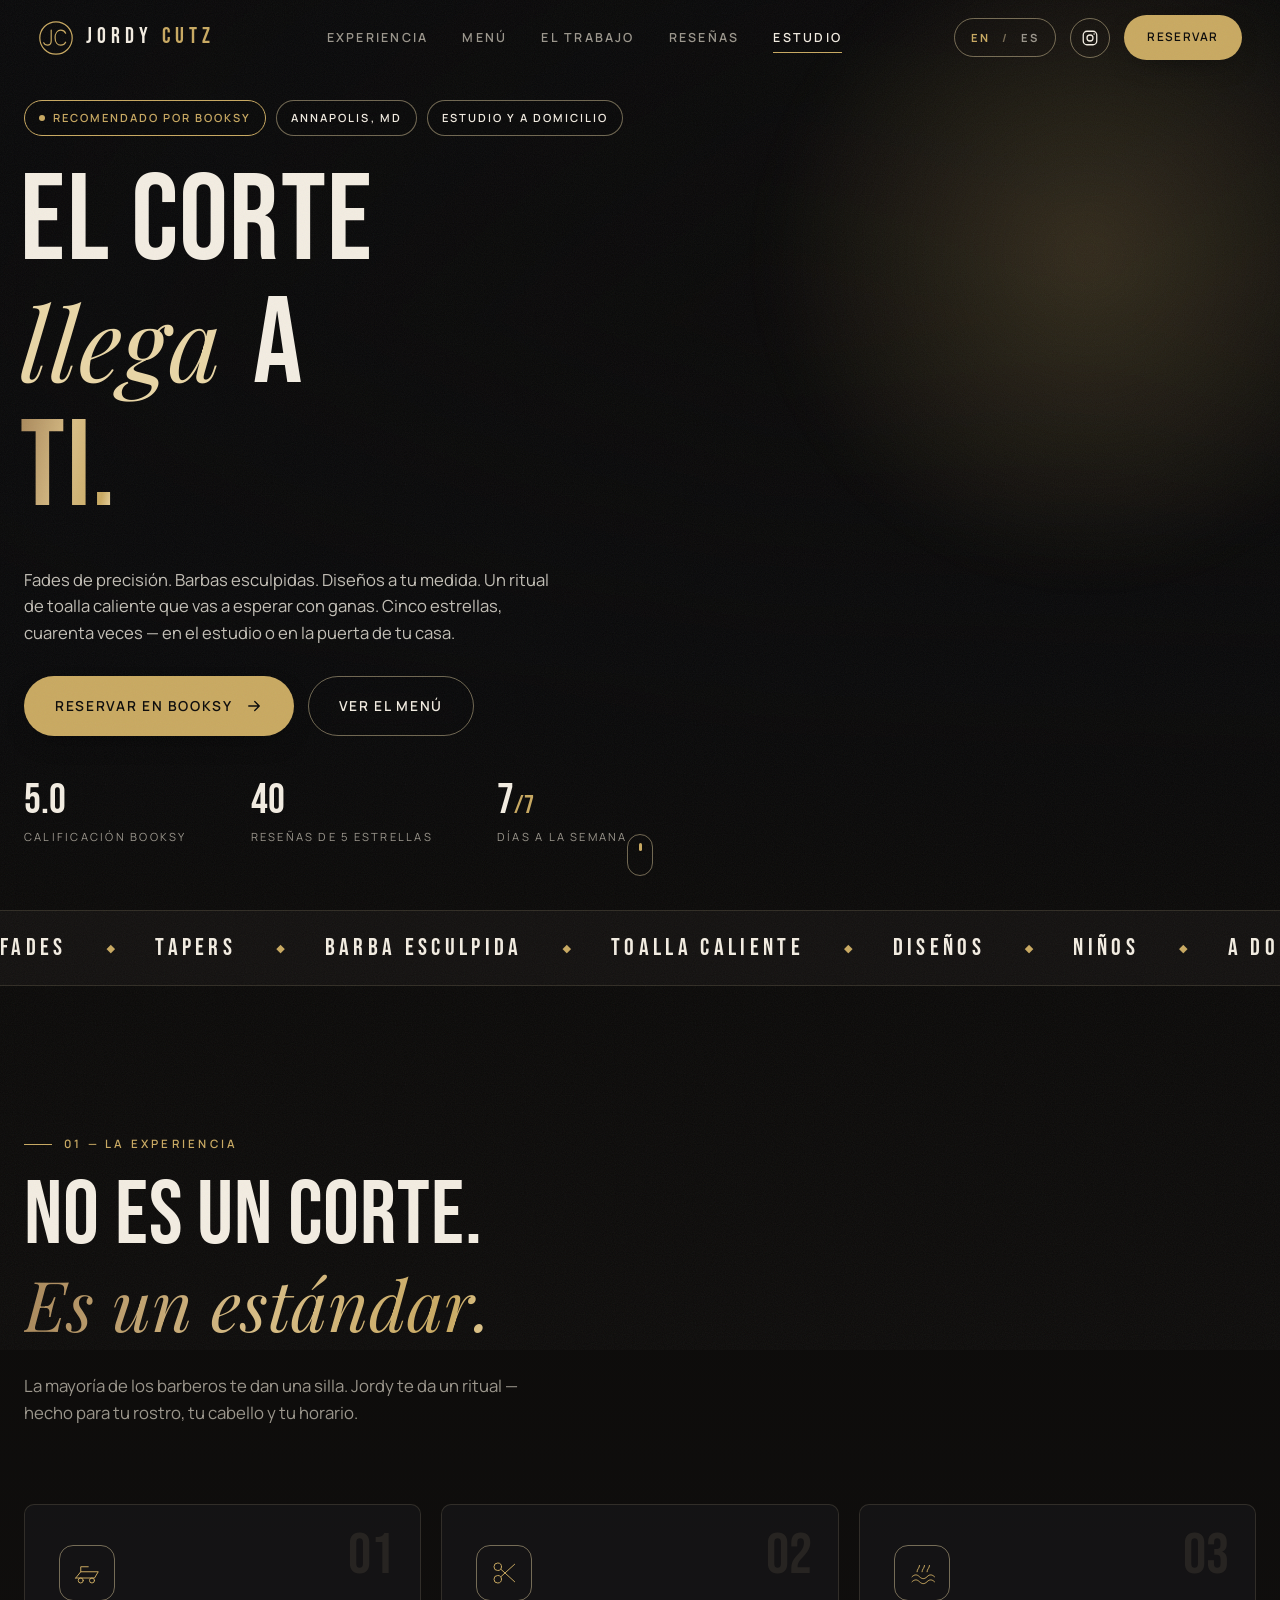
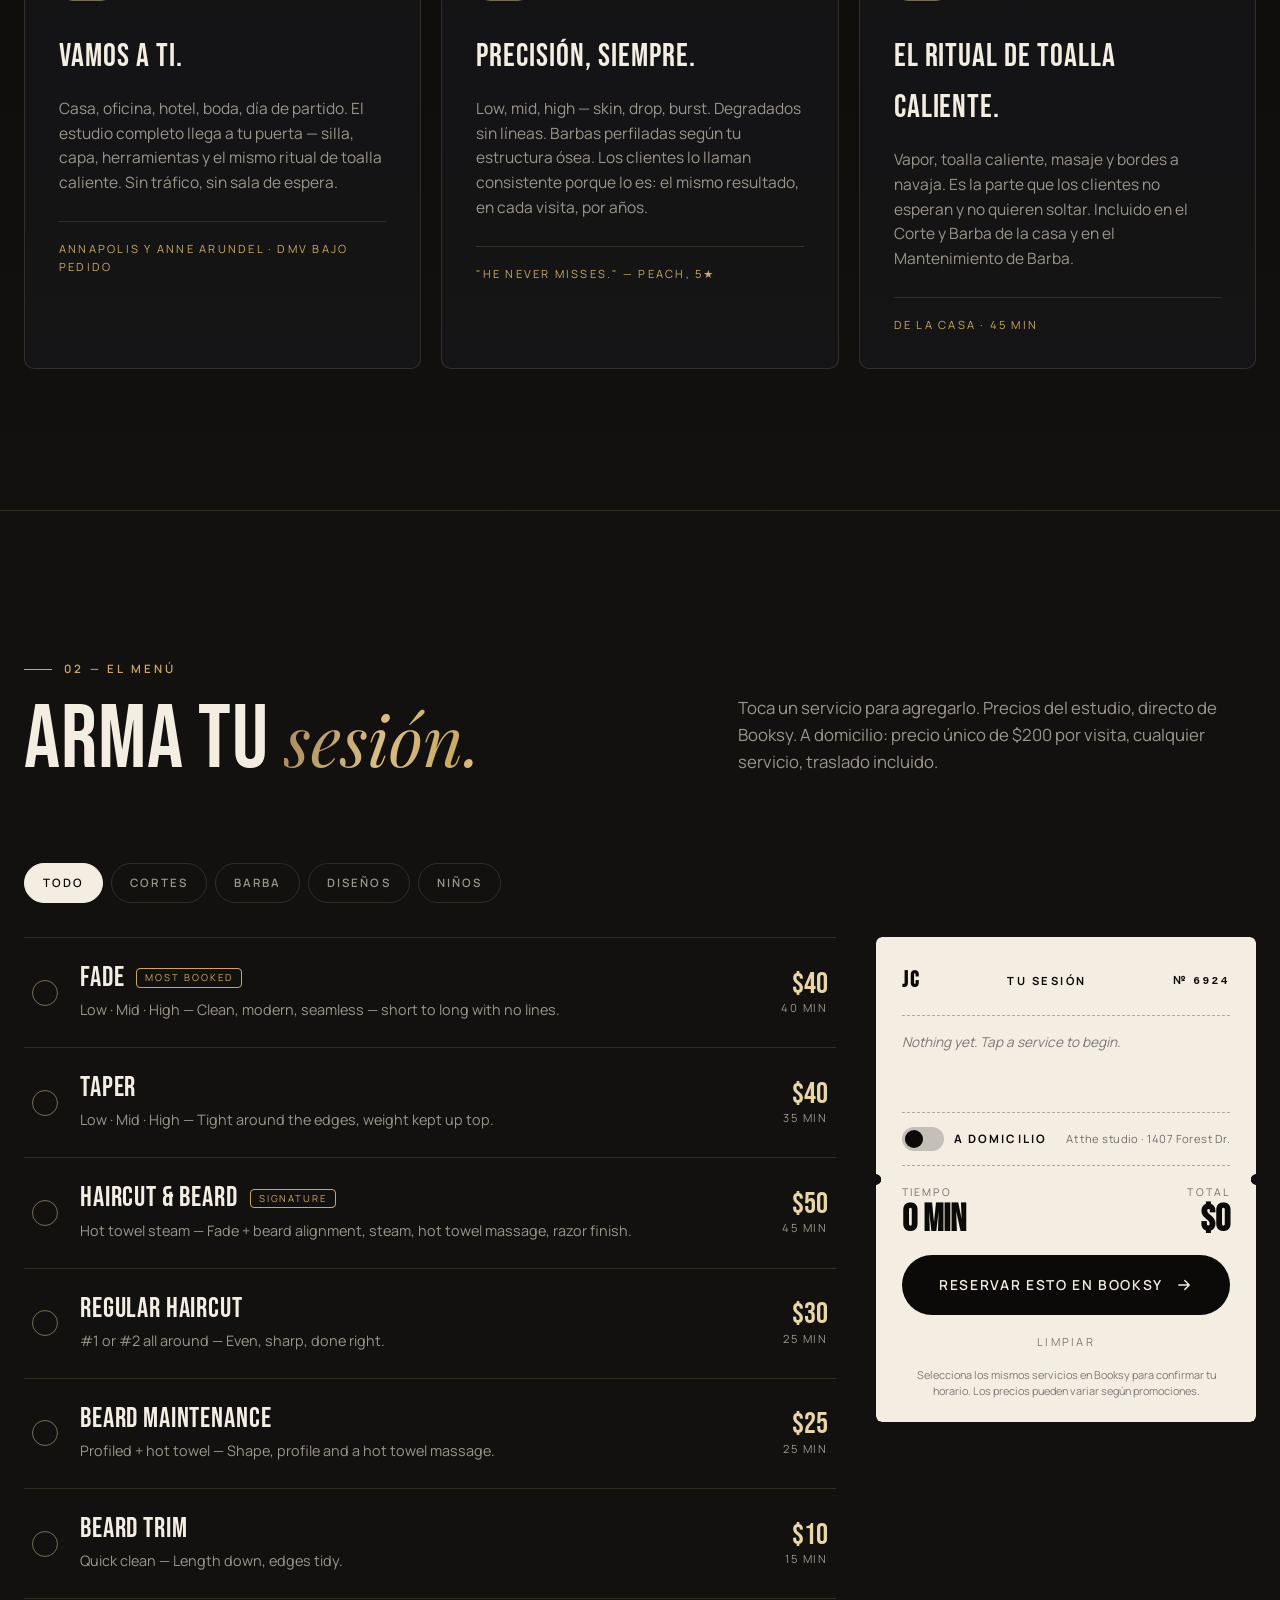
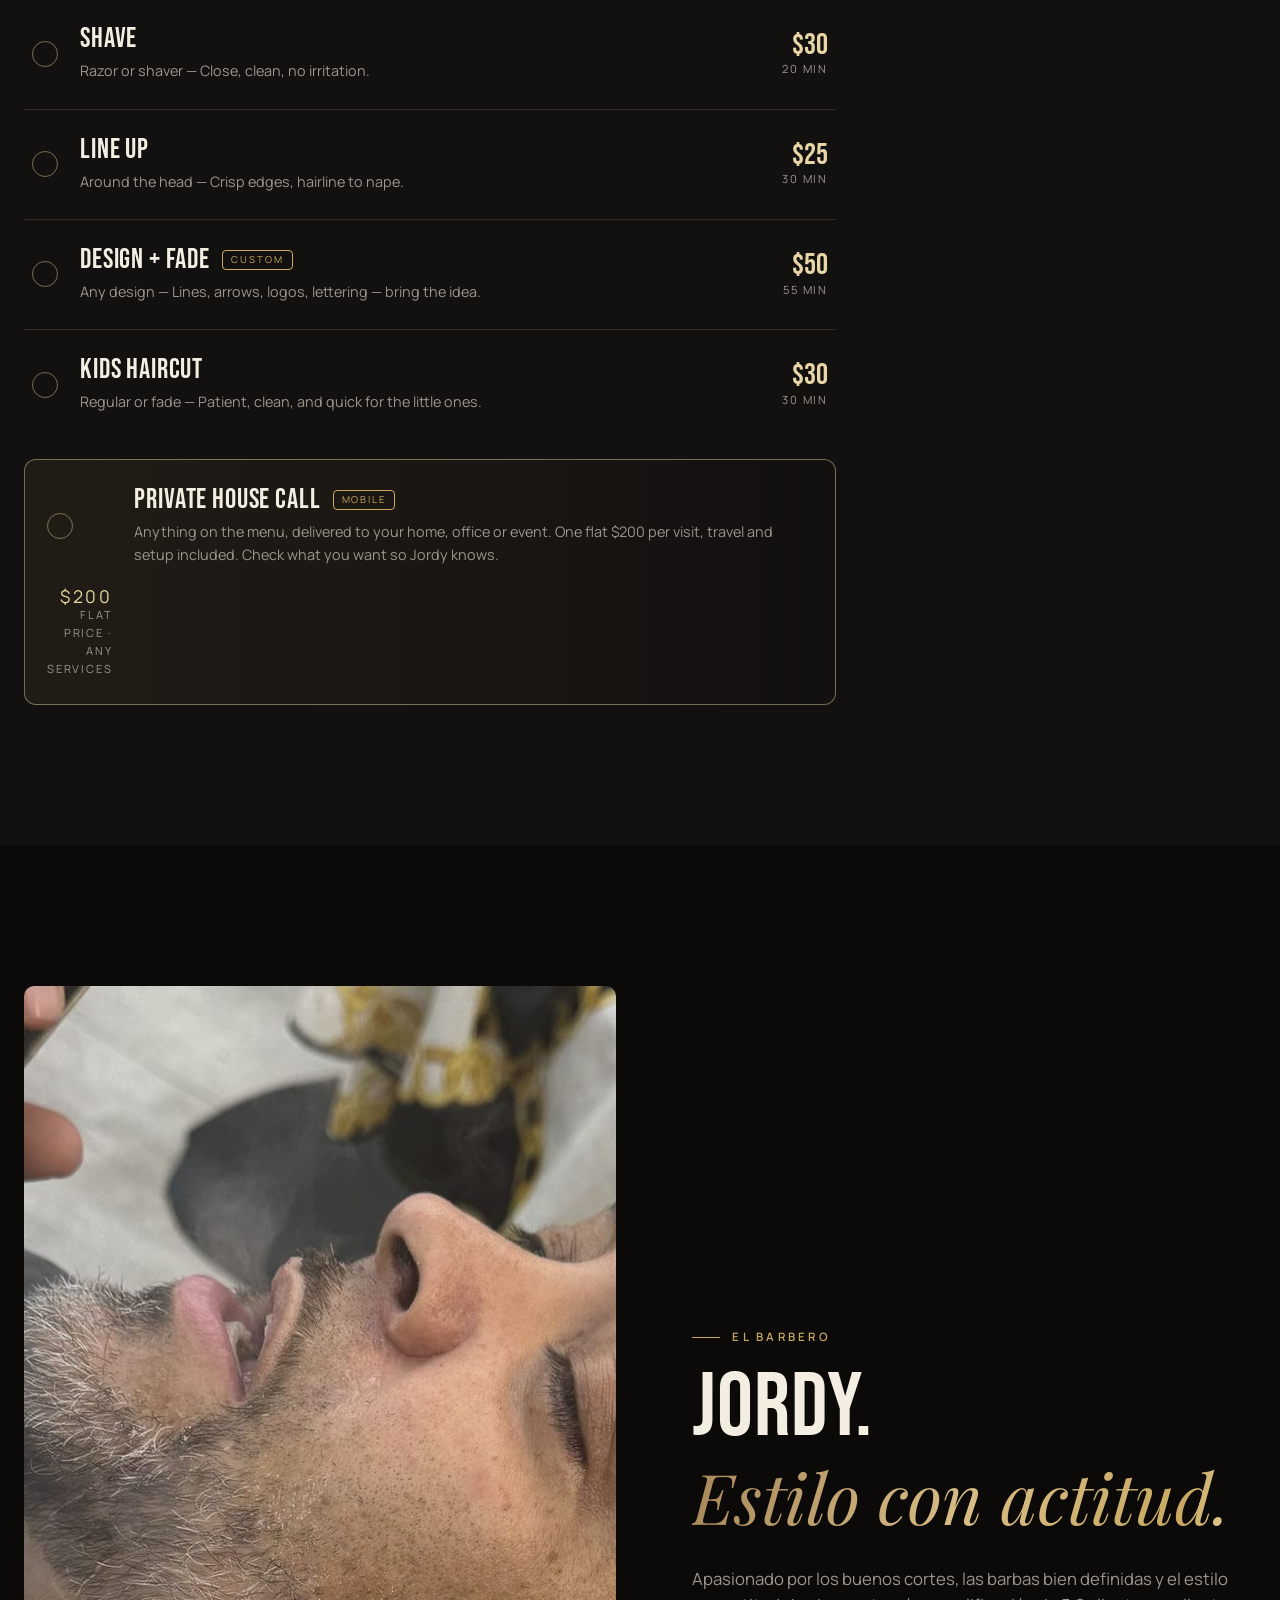
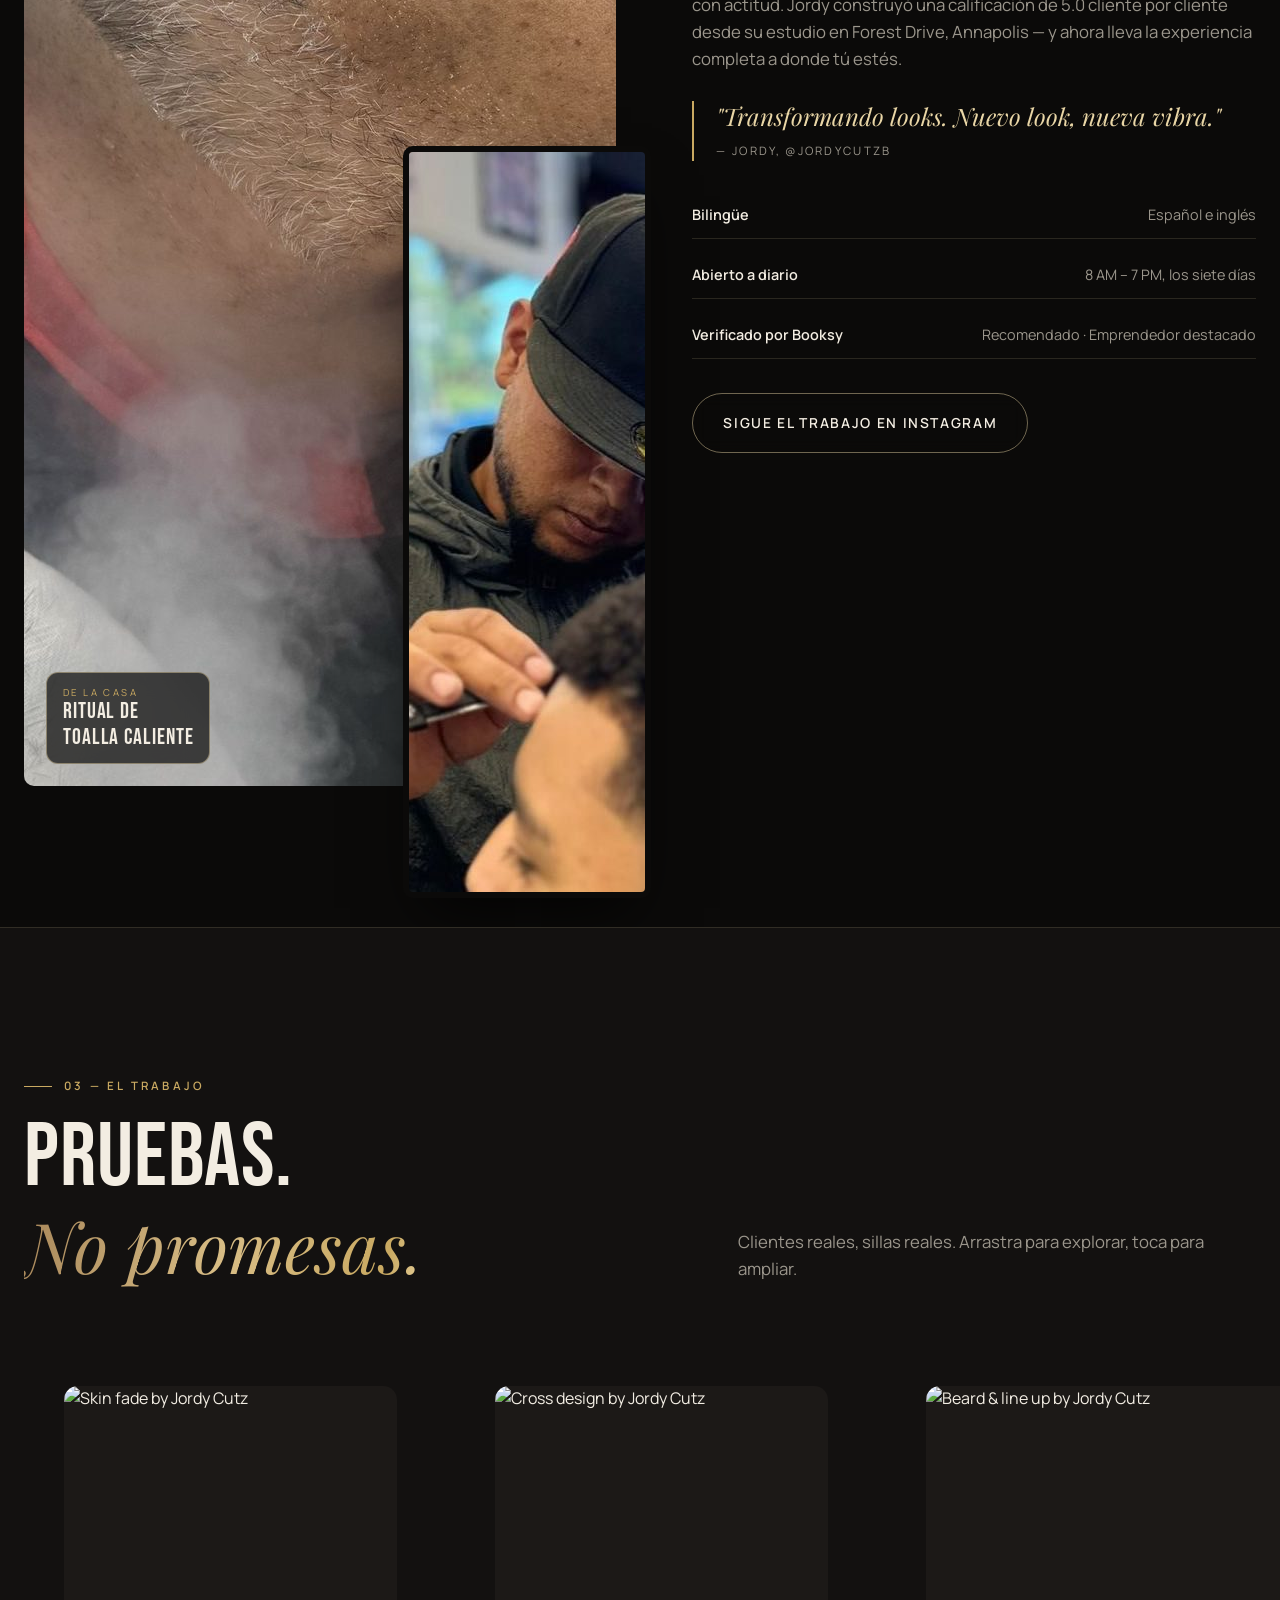
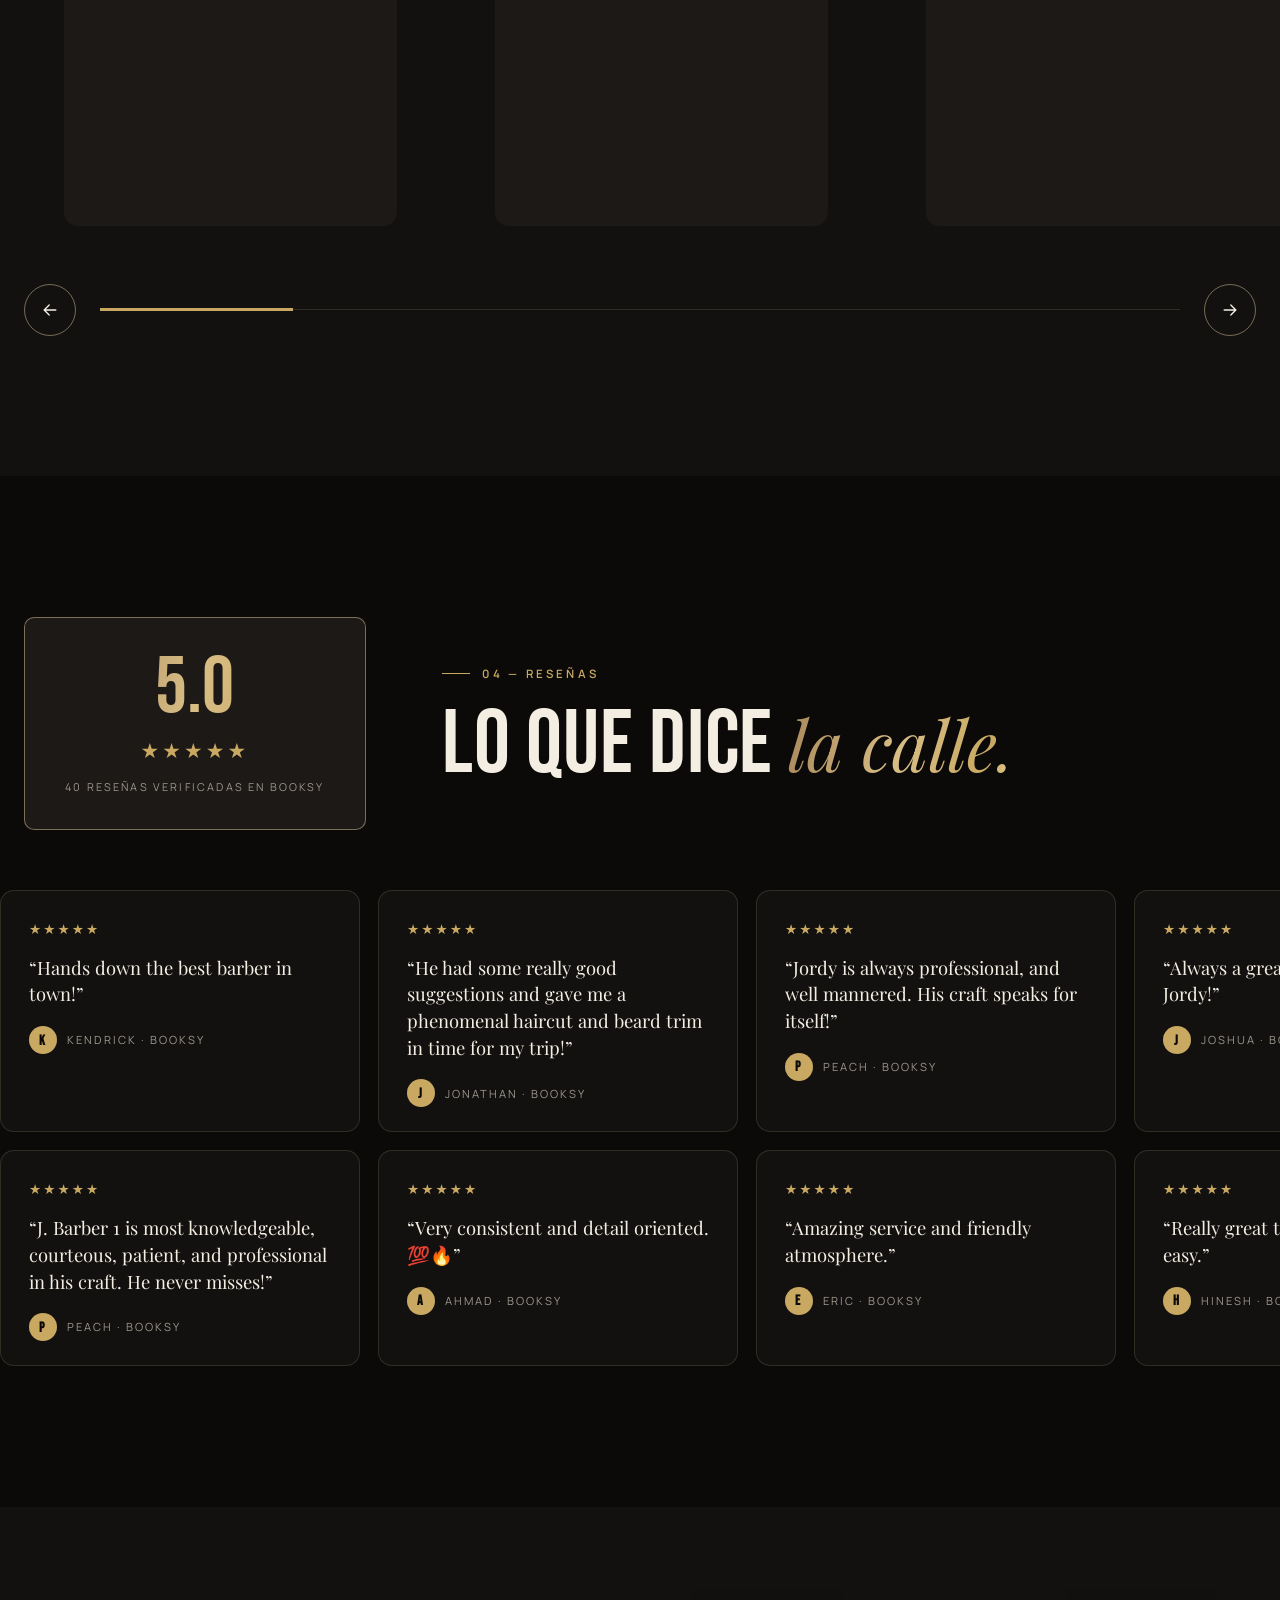
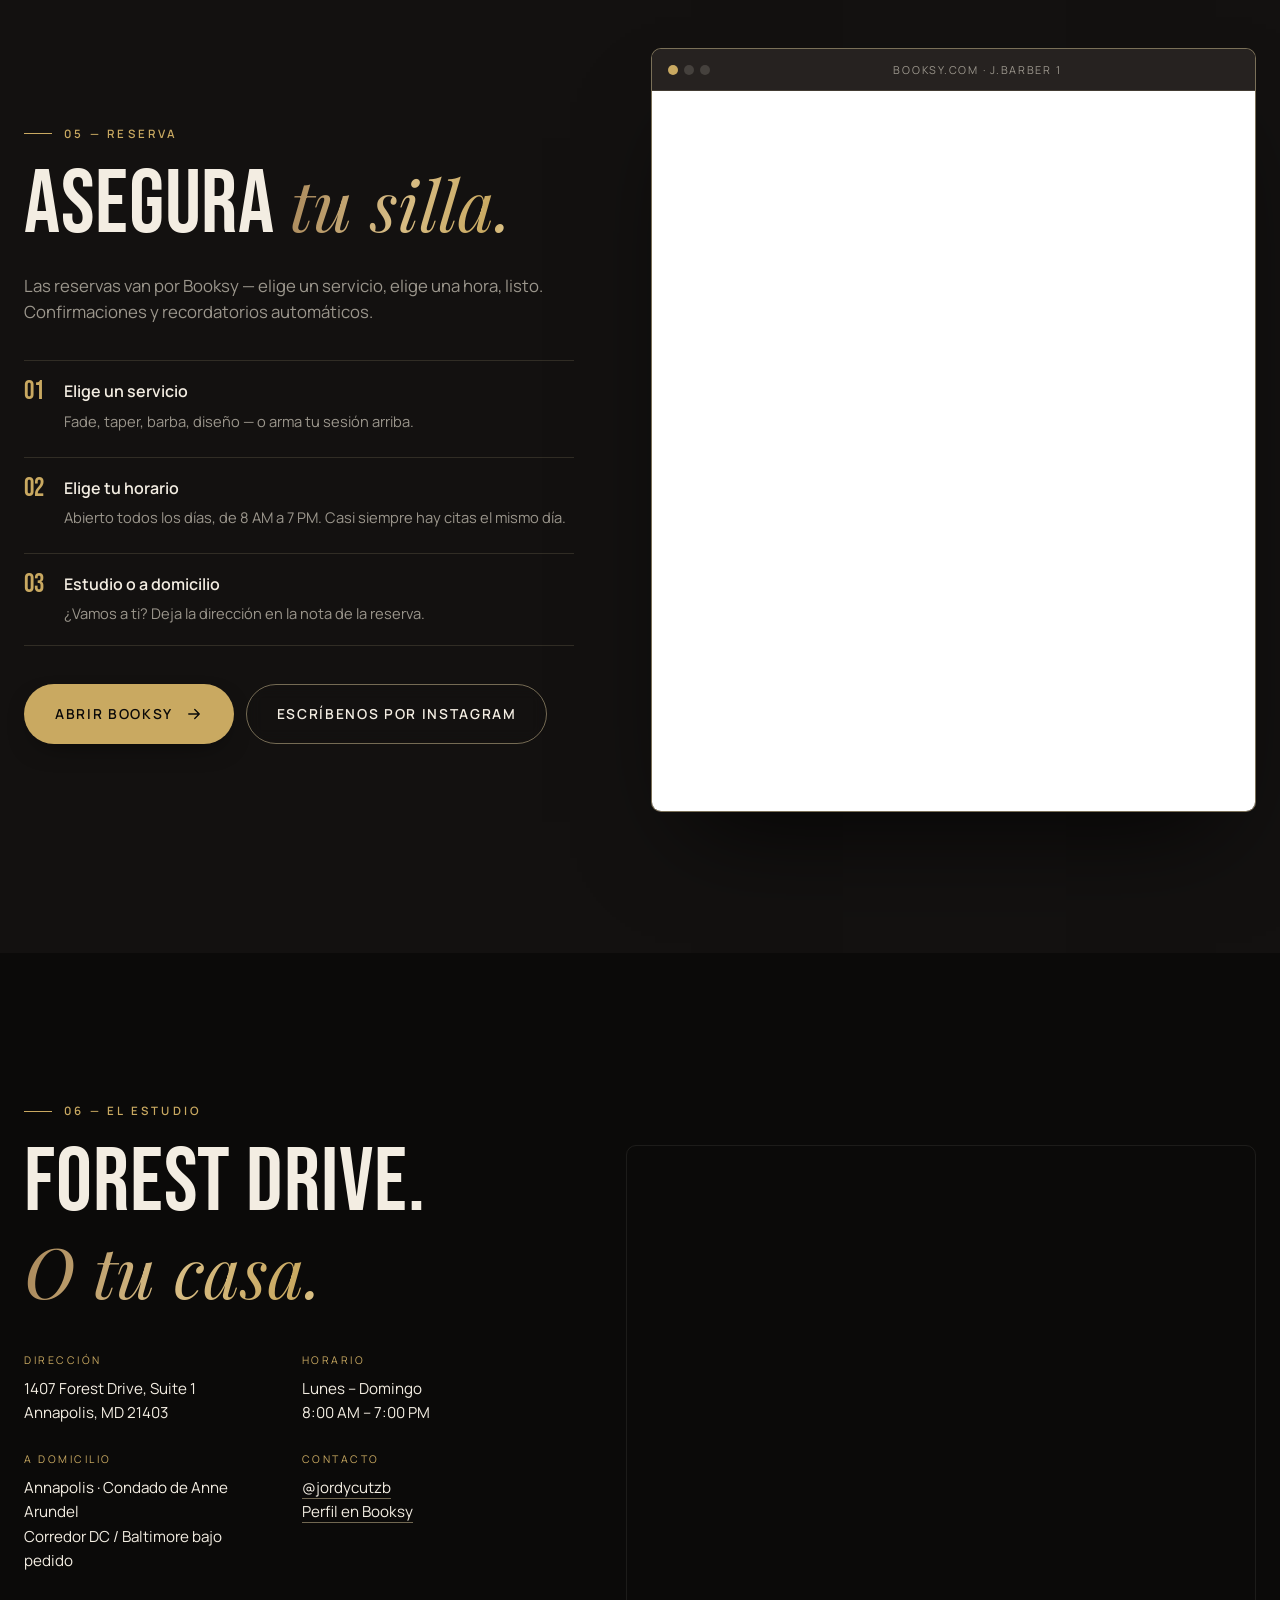
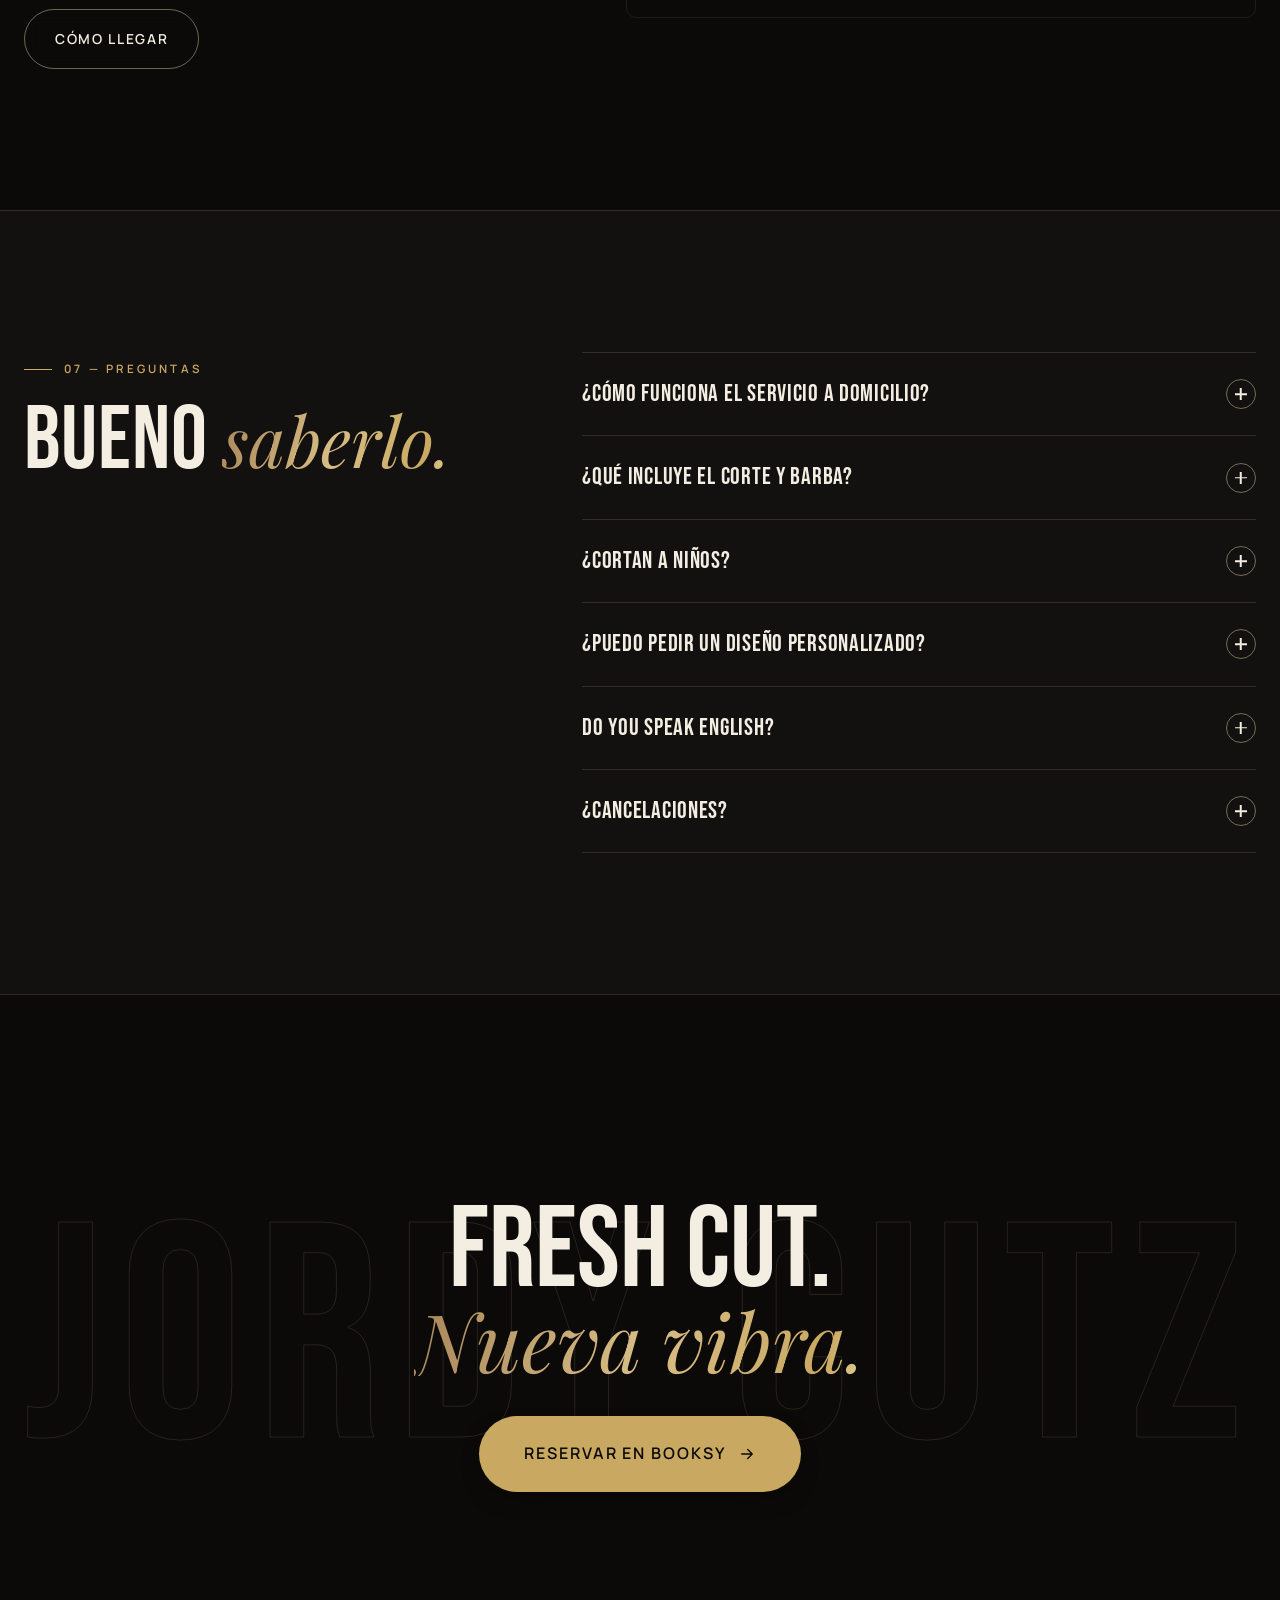
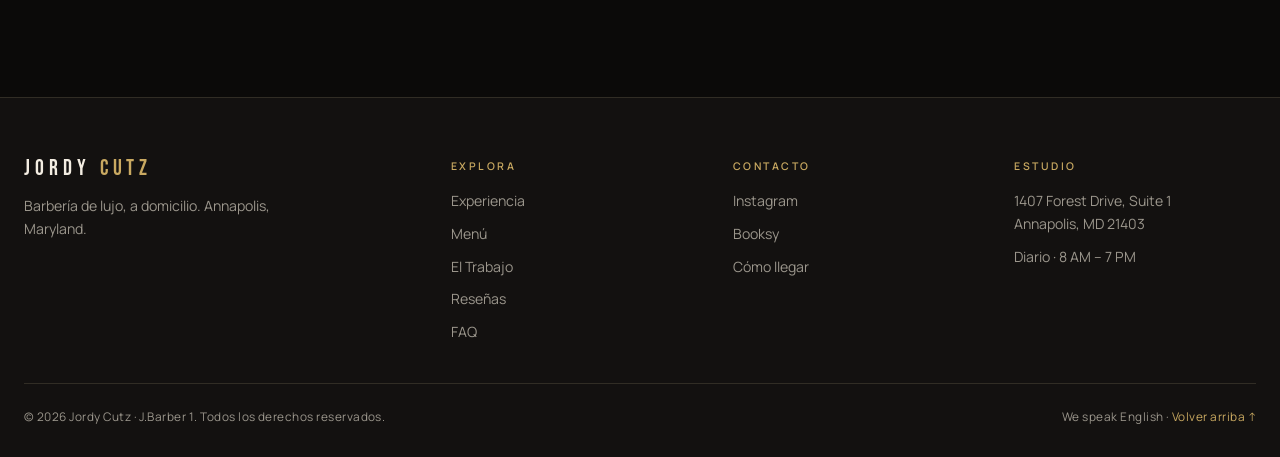
==== es/index.html @ 6c736900 "Design and accessibility pass Accessibility (all verified against the live page): - Added a focus sy" ====
<!DOCTYPE html>
<html lang="es-US">
<head>
  <meta charset="UTF-8">
  <meta name="viewport" content="width=device-width, initial-scale=1.0">
  <title>Barbero a Domicilio en Annapolis, MD | Jordy Cutz</title>
  <meta name="description" content="Barbero de lujo a domicilio en Annapolis, MD. Fades de precisión, barba esculpida y toalla caliente en tu casa, oficina o en el estudio de Forest Drive.">
  <meta name="theme-color" content="#0a0a0b">
  <link rel="canonical" href="https://thejohncarter-ai.github.io/jordycutz-site/es/">
  <link rel="alternate" hreflang="en-US" href="https://thejohncarter-ai.github.io/jordycutz-site/">
  <link rel="alternate" hreflang="es-US" href="https://thejohncarter-ai.github.io/jordycutz-site/es/">
  <link rel="alternate" hreflang="x-default" href="https://thejohncarter-ai.github.io/jordycutz-site/">

  <!-- Open Graph / Social -->
  <meta property="og:type" content="website">
  <meta property="og:title" content="Jordy Cutz — Luxury Mobile Barber · Annapolis">
  <meta property="og:description" content="Precision fades, sculpted beards, custom designs. 5.0 stars on Booksy. The cut comes to you.">
  <meta property="og:image" content="https://thejohncarter-ai.github.io/jordycutz-site/assets/og.jpg">
  <meta property="og:url" content="https://thejohncarter-ai.github.io/jordycutz-site/es/">
  <meta property="og:locale" content="es_US">
  <meta property="og:locale:alternate" content="en_US">
  <meta name="twitter:card" content="summary_large_image">

  <link rel="icon" href="../assets/favicon.svg" type="image/svg+xml">
  <link rel="apple-touch-icon" href="../assets/apple-touch-icon.png">

  <link rel="preconnect" href="https://fonts.googleapis.com">
  <link rel="preconnect" href="https://fonts.gstatic.com" crossorigin>
  <link href="https://fonts.googleapis.com/css2?family=Bebas+Neue&family=Playfair+Display:ital,wght@0,400;0,600;1,400;1,500&family=Manrope:wght@300;400;500;600;700&display=swap" rel="stylesheet">
  <link rel="preload" as="image" href="../assets/img/work/fade-moody.webp" type="image/webp" fetchpriority="high">
  <link rel="stylesheet" href="../css/style.css">

  <script type="application/ld+json">
{
  "@context": "https://schema.org",
  "@graph": [
    {
      "@type": [
        "BarberShop",
        "HealthAndBeautyBusiness"
      ],
      "@id": "https://thejohncarter-ai.github.io/jordycutz-site/#barbershop",
      "name": "Jordy Cutz",
      "alternateName": "J.Barber 1",
      "description": "Luxury barbering in Annapolis, Maryland. Precision fades, sculpted beards, custom designs and a hot-towel ritual — in the studio on Forest Drive or delivered to your door as a private house call.",
      "url": "https://thejohncarter-ai.github.io/jordycutz-site/es/",
      "inLanguage": "es-US",
      "image": [
        "https://thejohncarter-ai.github.io/jordycutz-site/assets/og.jpg",
        "https://thejohncarter-ai.github.io/jordycutz-site/assets/img/work/fade-moody.jpg"
      ],
      "logo": "https://thejohncarter-ai.github.io/jordycutz-site/assets/apple-touch-icon.png",
      "priceRange": "$$",
      "currenciesAccepted": "USD",
      "knowsLanguage": [
        "en-US",
        "es-US"
      ],
      "address": {
        "@type": "PostalAddress",
        "streetAddress": "1407 Forest Drive, Suite 1",
        "addressLocality": "Annapolis",
        "addressRegion": "MD",
        "postalCode": "21403",
        "addressCountry": "US"
      },
      "geo": {
        "@type": "GeoCoordinates",
        "latitude": 38.9635937,
        "longitude": -76.5126457
      },
      "hasMap": "https://www.google.com/maps/dir/?api=1&destination=1407+Forest+Drive+Suite+1+Annapolis+MD+21403",
      "areaServed": [
        {
          "@type": "City",
          "name": "Annapolis",
          "containedInPlace": {
            "@type": "State",
            "name": "Maryland"
          }
        },
        {
          "@type": "AdministrativeArea",
          "name": "Anne Arundel County, Maryland"
        },
        {
          "@type": "City",
          "name": "Severna Park"
        },
        {
          "@type": "City",
          "name": "Arnold"
        },
        {
          "@type": "City",
          "name": "Edgewater"
        },
        {
          "@type": "City",
          "name": "Crofton"
        },
        {
          "@type": "City",
          "name": "Bowie"
        },
        {
          "@type": "City",
          "name": "Davidsonville"
        },
        {
          "@type": "City",
          "name": "Kent Island"
        }
      ],
      "openingHoursSpecification": [
        {
          "@type": "OpeningHoursSpecification",
          "dayOfWeek": [
            "Monday",
            "Tuesday",
            "Wednesday",
            "Thursday",
            "Friday",
            "Saturday",
            "Sunday"
          ],
          "opens": "08:00",
          "closes": "19:00"
        }
      ],
      "sameAs": [
        "https://www.instagram.com/jordycutzb",
        "https://booksy.com/es-us/1071238_j-barber-1_barber-shop_22531_annapolis"
      ],
      "potentialAction": {
        "@type": "ReserveAction",
        "name": "Book an appointment",
        "target": {
          "@type": "EntryPoint",
          "urlTemplate": "https://booksy.com/es-us/1071238_j-barber-1_barber-shop_22531_annapolis",
          "actionPlatform": [
            "https://schema.org/DesktopWebPlatform",
            "https://schema.org/MobileWebPlatform"
          ]
        }
      },
      "makesOffer": [
        {
          "@type": "Offer",
          "priceCurrency": "USD",
          "price": "40",
          "availability": "https://schema.org/InStock",
          "url": "https://booksy.com/es-us/1071238_j-barber-1_barber-shop_22531_annapolis",
          "itemOffered": {
            "@type": "Service",
            "name": "Fade",
            "description": "Low, mid or high fade — clean, modern, seamless.",
            "serviceType": "Barbering",
            "provider": {
              "@id": "https://thejohncarter-ai.github.io/jordycutz-site/#barbershop"
            },
            "areaServed": {
              "@type": "AdministrativeArea",
              "name": "Anne Arundel County, Maryland"
            }
          }
        },
        {
          "@type": "Offer",
          "priceCurrency": "USD",
          "price": "40",
          "availability": "https://schema.org/InStock",
          "url": "https://booksy.com/es-us/1071238_j-barber-1_barber-shop_22531_annapolis",
          "itemOffered": {
            "@type": "Service",
            "name": "Taper",
            "description": "Tight around the edges, weight kept up top.",
            "serviceType": "Barbering",
            "provider": {
              "@id": "https://thejohncarter-ai.github.io/jordycutz-site/#barbershop"
            },
            "areaServed": {
              "@type": "AdministrativeArea",
              "name": "Anne Arundel County, Maryland"
            }
          }
        },
        {
          "@type": "Offer",
          "priceCurrency": "USD",
          "price": "50",
          "availability": "https://schema.org/InStock",
          "url": "https://booksy.com/es-us/1071238_j-barber-1_barber-shop_22531_annapolis",
          "itemOffered": {
            "@type": "Service",
            "name": "Haircut & Beard with Hot Towel",
            "description": "Fade plus beard alignment, steam, hot towel massage and a razor finish.",
            "serviceType": "Barbering",
            "provider": {
              "@id": "https://thejohncarter-ai.github.io/jordycutz-site/#barbershop"
            },
            "areaServed": {
              "@type": "AdministrativeArea",
              "name": "Anne Arundel County, Maryland"
            }
          }
        },
        {
          "@type": "Offer",
          "priceCurrency": "USD",
          "price": "30",
          "availability": "https://schema.org/InStock",
          "url": "https://booksy.com/es-us/1071238_j-barber-1_barber-shop_22531_annapolis",
          "itemOffered": {
            "@type": "Service",
            "name": "Regular Haircut",
            "description": "Even, sharp, done right.",
            "serviceType": "Barbering",
            "provider": {
              "@id": "https://thejohncarter-ai.github.io/jordycutz-site/#barbershop"
            },
            "areaServed": {
              "@type": "AdministrativeArea",
              "name": "Anne Arundel County, Maryland"
            }
          }
        },
        {
          "@type": "Offer",
          "priceCurrency": "USD",
          "price": "25",
          "availability": "https://schema.org/InStock",
          "url": "https://booksy.com/es-us/1071238_j-barber-1_barber-shop_22531_annapolis",
          "itemOffered": {
            "@type": "Service",
            "name": "Beard Maintenance",
            "description": "Shape, profile and a hot towel massage.",
            "serviceType": "Barbering",
            "provider": {
              "@id": "https://thejohncarter-ai.github.io/jordycutz-site/#barbershop"
            },
            "areaServed": {
              "@type": "AdministrativeArea",
              "name": "Anne Arundel County, Maryland"
            }
          }
        },
        {
          "@type": "Offer",
          "priceCurrency": "USD",
          "price": "10",
          "availability": "https://schema.org/InStock",
          "url": "https://booksy.com/es-us/1071238_j-barber-1_barber-shop_22531_annapolis",
          "itemOffered": {
            "@type": "Service",
            "name": "Beard Trim",
            "description": "Length down, edges tidy.",
            "serviceType": "Barbering",
            "provider": {
              "@id": "https://thejohncarter-ai.github.io/jordycutz-site/#barbershop"
            },
            "areaServed": {
              "@type": "AdministrativeArea",
              "name": "Anne Arundel County, Maryland"
            }
          }
        },
        {
          "@type": "Offer",
          "priceCurrency": "USD",
          "price": "30",
          "availability": "https://schema.org/InStock",
          "url": "https://booksy.com/es-us/1071238_j-barber-1_barber-shop_22531_annapolis",
          "itemOffered": {
            "@type": "Service",
            "name": "Shave",
            "description": "Close, clean, no irritation.",
            "serviceType": "Barbering",
            "provider": {
              "@id": "https://thejohncarter-ai.github.io/jordycutz-site/#barbershop"
            },
            "areaServed": {
              "@type": "AdministrativeArea",
              "name": "Anne Arundel County, Maryland"
            }
          }
        },
        {
          "@type": "Offer",
          "priceCurrency": "USD",
          "price": "25",
          "availability": "https://schema.org/InStock",
          "url": "https://booksy.com/es-us/1071238_j-barber-1_barber-shop_22531_annapolis",
          "itemOffered": {
            "@type": "Service",
            "name": "Line Up",
            "description": "Crisp edges, hairline to nape.",
            "serviceType": "Barbering",
            "provider": {
              "@id": "https://thejohncarter-ai.github.io/jordycutz-site/#barbershop"
            },
            "areaServed": {
              "@type": "AdministrativeArea",
              "name": "Anne Arundel County, Maryland"
            }
          }
        },
        {
          "@type": "Offer",
          "priceCurrency": "USD",
          "price": "50",
          "availability": "https://schema.org/InStock",
          "url": "https://booksy.com/es-us/1071238_j-barber-1_barber-shop_22531_annapolis",
          "itemOffered": {
            "@type": "Service",
            "name": "Design + Fade",
            "description": "Lines, arrows, logos, lettering — custom hair design.",
            "serviceType": "Barbering",
            "provider": {
              "@id": "https://thejohncarter-ai.github.io/jordycutz-site/#barbershop"
            },
            "areaServed": {
              "@type": "AdministrativeArea",
              "name": "Anne Arundel County, Maryland"
            }
          }
        },
        {
          "@type": "Offer",
          "priceCurrency": "USD",
          "price": "30",
          "availability": "https://schema.org/InStock",
          "url": "https://booksy.com/es-us/1071238_j-barber-1_barber-shop_22531_annapolis",
          "itemOffered": {
            "@type": "Service",
            "name": "Kids Haircut",
            "description": "Regular cuts and fades for kids.",
            "serviceType": "Barbering",
            "provider": {
              "@id": "https://thejohncarter-ai.github.io/jordycutz-site/#barbershop"
            },
            "areaServed": {
              "@type": "AdministrativeArea",
              "name": "Anne Arundel County, Maryland"
            }
          }
        },
        {
          "@type": "Offer",
          "priceCurrency": "USD",
          "price": "200",
          "availability": "https://schema.org/InStock",
          "url": "https://booksy.com/es-us/1071238_j-barber-1_barber-shop_22531_annapolis",
          "itemOffered": {
            "@type": "Service",
            "name": "Private House Call",
            "description": "Any service delivered to your home, office or event. Travel and setup included.",
            "serviceType": "Barbering",
            "provider": {
              "@id": "https://thejohncarter-ai.github.io/jordycutz-site/#barbershop"
            },
            "areaServed": {
              "@type": "AdministrativeArea",
              "name": "Anne Arundel County, Maryland"
            }
          }
        }
      ]
    },
    {
      "@type": "WebSite",
      "@id": "https://thejohncarter-ai.github.io/jordycutz-site/#website",
      "url": "https://thejohncarter-ai.github.io/jordycutz-site/",
      "name": "Jordy Cutz",
      "inLanguage": [
        "en-US",
        "es-US"
      ],
      "publisher": {
        "@id": "https://thejohncarter-ai.github.io/jordycutz-site/#barbershop"
      }
    },
    {
      "@type": "FAQPage",
      "@id": "https://thejohncarter-ai.github.io/jordycutz-site/#faq",
      "mainEntity": [
        {
          "@type": "Question",
          "name": "How do house calls work?",
          "acceptedAnswer": {
            "@type": "Answer",
            "text": "Book on Booksy and add your address in the note, or send a message on Instagram. Jordy arrives with a full setup — chair, cape, tools and hot towels. House calls are one flat $200 per visit, whatever you pick from the menu, with travel and setup included."
          }
        },
        {
          "@type": "Question",
          "name": "What is included with the Haircut & Beard?",
          "acceptedAnswer": {
            "@type": "Answer",
            "text": "A full fade or taper, beard alignment and profiling, hot-towel steam and massage, and a razor-clean finish. It is the signature service and runs about 45 minutes."
          }
        },
        {
          "@type": "Question",
          "name": "Do you cut kids' hair?",
          "acceptedAnswer": {
            "@type": "Answer",
            "text": "Yes. Regular cuts and fades for kids, 30 minutes, with plenty of patience. Designs are available for kids too."
          }
        },
        {
          "@type": "Question",
          "name": "Can I get a custom hair design?",
          "acceptedAnswer": {
            "@type": "Answer",
            "text": "Yes. Lines, arrows, logos and lettering. Bring a reference or describe the idea. Design plus fade runs about 55 minutes."
          }
        },
        {
          "@type": "Question",
          "name": "Do you speak Spanish?",
          "acceptedAnswer": {
            "@type": "Answer",
            "text": "Yes. Jordy works in both English and Spanish. Sí, Jordy atiende en inglés y español."
          }
        },
        {
          "@type": "Question",
          "name": "What is the cancellation policy?",
          "acceptedAnswer": {
            "@type": "Answer",
            "text": "Reschedule through Booksy as early as you can so the slot can go to someone else. Booksy's payment and cancellation policy applies."
          }
        }
      ]
    }
  ]
}
  </script>
</head>
<body>

  <!-- ===== PRELOADER ===== -->
  <div class="preloader" id="preloader" aria-hidden="true">
    <div class="preloader__mark">
      <svg viewBox="0 0 120 120" class="monogram" aria-hidden="true">
        <circle cx="60" cy="60" r="54" class="monogram__ring"/>
        <path class="monogram__letter" d="M44 34v36c0 9-5 14-13 14-6 0-10-3-12-8"/>
        <path class="monogram__letter" d="M92 44c-3-6-9-10-16-10-11 0-19 10-19 25s8 25 19 25c7 0 13-4 16-10"/>
      </svg>
      <div class="preloader__word">JORDY <span>CUTZ</span></div>
      <div class="preloader__bar"><span></span></div>
    </div>
  </div>

  <!-- ===== CURSOR ===== -->
  <div class="cursor is-hidden" id="cursor" aria-hidden="true"><div class="cursor__dot"></div><div class="cursor__ring"></div></div>

  <!-- ===== GRAIN ===== -->
  <div class="grain" aria-hidden="true"></div>

  <a class="skip" href="#menu">Skip to services</a>

  <!-- ===== NAV ===== -->
  <header class="nav" id="nav">
    <a href="#top" class="nav__brand" data-cursor="link" aria-label="Jordy Cutz home">
      <svg viewBox="0 0 120 120" class="nav__mono" aria-hidden="true">
        <circle cx="60" cy="60" r="54"/>
        <path d="M44 34v36c0 9-5 14-13 14-6 0-10-3-12-8"/>
        <path d="M92 44c-3-6-9-10-16-10-11 0-19 10-19 25s8 25 19 25c7 0 13-4 16-10"/>
      </svg>
      <span class="nav__word">JORDY <em>CUTZ</em></span>
    </a>
    <nav class="nav__links" aria-label="Primary">
      <a href="#experience" data-cursor="link" data-i18n="nav.experience">Experiencia</a>
      <a href="#menu" data-cursor="link" data-i18n="nav.menu">Menú</a>
      <a href="#work" data-cursor="link" data-i18n="nav.work">El Trabajo</a>
      <a href="#reviews" data-cursor="link" data-i18n="nav.reviews">Reseñas</a>
      <a href="#studio" data-cursor="link" data-i18n="nav.studio">Estudio</a>
    </nav>
    <div class="nav__cta">
      <div class="lang" role="group" aria-label="Language / Idioma">
        <a class="lang__btn is-active" href="../" data-lang="en" hreflang="en-US" aria-current="true">EN</a>
        <span class="lang__sep" aria-hidden="true">/</span>
        <a class="lang__btn" href="./" data-lang="es" hreflang="es-US">ES</a>
      </div>
      <a href="https://www.instagram.com/jordycutzb" target="_blank" rel="noopener" class="nav__ig" aria-label="Instagram" data-cursor="link">
        <svg viewBox="0 0 24 24" aria-hidden="true"><rect x="3" y="3" width="18" height="18" rx="5"/><circle cx="12" cy="12" r="4"/><circle cx="17.5" cy="6.5" r="1" fill="currentColor" stroke="none"/></svg>
      </a>
      <a href="https://booksy.com/es-us/1071238_j-barber-1_barber-shop_22531_annapolis" target="_blank" rel="noopener" class="btn btn--gold btn--sm magnetic js-booksy" data-cursor="book">
        <span data-i18n="nav.book">Reservar</span>
      </a>
      <button class="nav__burger" id="burger" aria-label="Open menu" aria-expanded="false" aria-controls="mobileMenu"><span></span><span></span></button>
    </div>
  </header>

  <!-- ===== MOBILE MENU ===== -->
  <div class="mmenu" id="mobileMenu" aria-hidden="true">
    <div class="mmenu__bg"></div>
    <nav class="mmenu__links" aria-label="Mobile">
      <a href="#experience"><small>01</small><span data-i18n="nav.experience">Experiencia</span></a>
      <a href="#menu"><small>02</small><span data-i18n="nav.menu">Menú</span></a>
      <a href="#work"><small>03</small><span data-i18n="nav.work">El Trabajo</span></a>
      <a href="#reviews"><small>04</small><span data-i18n="nav.reviews">Reseñas</span></a>
      <a href="#studio"><small>05</small><span data-i18n="nav.studio">Estudio</span></a>
      <a href="#book" class="mmenu__book"><small>06</small><span data-i18n="nav.bookShort">Reservar</span></a>
    </nav>
    <div class="mmenu__foot">
      <a href="https://www.instagram.com/jordycutzb" target="_blank" rel="noopener">@jordycutzb</a>
      <span data-i18n="mmenu.foot">Annapolis, MD · We speak English</span>
    </div>
  </div>

  <main id="top">

    <!-- ===== HERO ===== -->
    <section class="hero" id="hero">
      <div class="hero__media" data-parallax="0.04">
        <picture>
          <source srcset="assets/img/work/fade-moody.webp" type="image/webp">
          <img src="../assets/img/work/fade-moody.jpg" alt="Client with a fresh skin fade and sunglasses in the Jordy Cutz chair" width="1024" height="1024" fetchpriority="high" decoding="async">
        </picture>
      </div>
      <div class="hero__veil"></div>
      <div class="hero__glow" data-parallax="-0.03"></div>

      <div class="hero__inner">
        <div class="hero__eyebrow reveal">
          <span class="pill pill--gold"><i class="pill__dot"></i><span data-i18n="hero.pill1">Recomendado por Booksy</span></span>
          <span class="pill">Annapolis, MD</span>
          <span class="pill" data-i18n="hero.pill3">Estudio y a domicilio</span>
        </div>

        <h1 class="hero__title" aria-label="The cut comes to you.">
          <span class="line"><span class="word" data-i18n="hero.w1">EL</span> <span class="word" data-i18n="hero.w2">CORTE</span></span>
          <span class="line"><span class="word word--serif" data-i18n="hero.w3">llega</span> <span class="word" data-i18n="hero.w4">A</span></span>
          <span class="line"><span class="word word--foil" data-i18n="hero.w5">TI.</span></span>
        </h1>

        <p class="hero__sub reveal" data-i18n="hero.sub">Fades de precisión. Barbas esculpidas. Diseños a tu medida. Un ritual de toalla caliente que vas a esperar con ganas. Cinco estrellas, cuarenta veces — en el estudio o en la puerta de tu casa.</p>

        <div class="hero__actions reveal">
          <a href="https://booksy.com/es-us/1071238_j-barber-1_barber-shop_22531_annapolis" target="_blank" rel="noopener" class="btn btn--gold magnetic js-booksy" data-cursor="book">
            <span data-i18n="cta.bookBooksy">Reservar en Booksy</span>
            <svg viewBox="0 0 24 24" aria-hidden="true"><path d="M5 12h14M13 6l6 6-6 6"/></svg>
          </a>
          <a href="#menu" class="btn btn--ghost magnetic" data-cursor="link"><span data-i18n="hero.menu">Ver el menú</span></a>
        </div>

        <div class="hero__stats reveal">
          <div class="stat"><b><span data-count="5" data-decimals="1">0.0</span></b><small data-i18n="hero.stat1">Calificación Booksy</small></div>
          <div class="stat"><b><span data-count="40">0</span></b><small data-i18n="hero.stat2">Reseñas de 5 estrellas</small></div>
          <div class="stat"><b><span data-count="7">0</span><em>/7</em></b><small data-i18n="hero.stat3">Días a la semana</small></div>
        </div>
      </div>

      <a href="#experience" class="hero__scroll" aria-label="Scroll down"><span></span></a>
    </section>

    <!-- ===== MARQUEE ===== -->
    <div class="marquee" aria-hidden="true">
      <div class="marquee__track">
        <span data-i18n="mq.1">Fades</span><i>◆</i><span data-i18n="mq.2">Tapers</span><i>◆</i><span data-i18n="mq.3">Barba esculpida</span><i>◆</i><span data-i18n="mq.4">Toalla caliente</span><i>◆</i><span data-i18n="mq.5">Diseños</span><i>◆</i><span data-i18n="mq.6">Niños</span><i>◆</i><span data-i18n="mq.7">A domicilio</span><i>◆</i><span data-i18n="mq.8">We speak English</span><i>◆</i>
        <span data-i18n="mq.1">Fades</span><i>◆</i><span data-i18n="mq.2">Tapers</span><i>◆</i><span data-i18n="mq.3">Barba esculpida</span><i>◆</i><span data-i18n="mq.4">Toalla caliente</span><i>◆</i><span data-i18n="mq.5">Diseños</span><i>◆</i><span data-i18n="mq.6">Niños</span><i>◆</i><span data-i18n="mq.7">A domicilio</span><i>◆</i><span data-i18n="mq.8">We speak English</span><i>◆</i>
      </div>
    </div>

    <!-- ===== EXPERIENCE ===== -->
    <section class="section experience" id="experience">
      <div class="container">
        <div class="section__head reveal">
          <span class="kicker" data-i18n="exp.kicker">01 — La Experiencia</span>
          <h2 class="h2" data-i18n="exp.title">No es un corte.<br><em>Es un estándar.</em></h2>
          <p class="lede" data-i18n="exp.lede">La mayoría de los barberos te dan una silla. Jordy te da un ritual — hecho para tu rostro, tu cabello y tu horario.</p>
        </div>

        <div class="pillars">
          <article class="pillar tilt reveal" data-cursor="link">
            <div class="pillar__num">01</div>
            <div class="pillar__icon">
              <svg viewBox="0 0 48 48" aria-hidden="true"><path d="M6 32h30l6-10H14L6 32z"/><circle cx="14" cy="36" r="4"/><circle cx="32" cy="36" r="4"/><path d="M14 22V14h12"/></svg>
            </div>
            <h3 data-i18n="exp.p1.title">Vamos a ti.</h3>
            <p data-i18n="exp.p1.body">Casa, oficina, hotel, boda, día de partido. El estudio completo llega a tu puerta — silla, capa, herramientas y el mismo ritual de toalla caliente. Sin tráfico, sin sala de espera.</p>
            <span class="pillar__foot" data-i18n="exp.p1.foot">Annapolis y Anne Arundel · DMV bajo pedido</span>
          </article>

          <article class="pillar tilt reveal" data-cursor="link">
            <div class="pillar__num">02</div>
            <div class="pillar__icon">
              <svg viewBox="0 0 48 48" aria-hidden="true"><circle cx="14" cy="34" r="6"/><circle cx="14" cy="14" r="6"/><path d="M19 18l22 20M19 30l22-20"/></svg>
            </div>
            <h3 data-i18n="exp.p2.title">Precisión, siempre.</h3>
            <p data-i18n="exp.p2.body">Low, mid, high — skin, drop, burst. Degradados sin líneas. Barbas perfiladas según tu estructura ósea. Los clientes lo llaman consistente porque lo es: el mismo resultado, en cada visita, por años.</p>
            <span class="pillar__foot">"He never misses." — Peach, 5★</span>
          </article>

          <article class="pillar tilt reveal" data-cursor="link">
            <div class="pillar__num">03</div>
            <div class="pillar__icon">
              <svg viewBox="0 0 48 48" aria-hidden="true"><path d="M8 30c4-4 8-4 12 0s8 4 12 0 8-4 12 0"/><path d="M8 38c4-4 8-4 12 0s8 4 12 0 8-4 12 0"/><path d="M16 22c0-4 4-6 4-10M24 22c0-4 4-6 4-10M32 22c0-4 4-6 4-10"/></svg>
            </div>
            <h3 data-i18n="exp.p3.title">El ritual de toalla caliente.</h3>
            <p data-i18n="exp.p3.body">Vapor, toalla caliente, masaje y bordes a navaja. Es la parte que los clientes no esperan y no quieren soltar. Incluido en el Corte y Barba de la casa y en el Mantenimiento de Barba.</p>
            <span class="pillar__foot" data-i18n="exp.p3.foot">De la casa · 45 min</span>
          </article>
        </div>
      </div>
    </section>

    <!-- ===== MENU ===== -->
    <section class="section menu" id="menu">
      <div class="container">
        <div class="section__head section__head--split reveal">
          <div>
            <span class="kicker" data-i18n="menu.kicker">02 — El Menú</span>
            <h2 class="h2" data-i18n="menu.title">Arma tu <em>sesión.</em></h2>
          </div>
          <p class="lede" data-i18n="menu.lede">Toca un servicio para agregarlo. Precios del estudio, directo de Booksy. A domicilio: precio único de $200 por visita, cualquier servicio, traslado incluido.</p>
        </div>

        <div class="menu__filters reveal" role="group" aria-label="Filter services">
          <button class="chip is-active" data-filter="all" aria-pressed="true" data-i18n="menu.f.all">Todo</button>
          <button class="chip" data-filter="cuts" aria-pressed="false" data-i18n="menu.f.cuts">Cortes</button>
          <button class="chip" data-filter="beard" aria-pressed="false" data-i18n="menu.f.beard">Barba</button>
          <button class="chip" data-filter="design" aria-pressed="false" data-i18n="menu.f.design">Diseños</button>
          <button class="chip" data-filter="kids" aria-pressed="false" data-i18n="menu.f.kids">Niños</button>
        </div>

        <div class="menu__grid">
          <ul class="services" id="services" aria-label="Services"></ul>

          <aside class="ticket reveal" id="ticket">
            <div class="ticket__head">
              <span class="ticket__brand">JC</span>
              <span data-i18n="ticket.title">Tu Sesión</span>
              <span class="ticket__no">№ <b id="ticketNo">0001</b></span>
            </div>
            <div class="ticket__lines" id="ticketLines">
              <p class="ticket__empty" data-i18n="ticket.empty">Nada todavía. Toca un servicio para empezar.</p>
            </div>
            <div class="ticket__toggle">
              <label class="switch">
                <input type="checkbox" id="houseCall">
                <span class="switch__track"><span class="switch__thumb"></span></span>
                <span class="switch__label" data-i18n="ticket.house">A domicilio</span>
              </label>
              <small id="houseNote">At the studio · 1407 Forest Dr.</small>
            </div>
            <div class="ticket__totals" role="status" aria-atomic="true">
              <div><small data-i18n="ticket.time">Tiempo</small><b id="ticketTime">0 min</b></div>
              <div><small data-i18n="ticket.total">Total</small><b id="ticketTotal">$0</b></div>
            </div>
            <a href="https://booksy.com/es-us/1071238_j-barber-1_barber-shop_22531_annapolis" target="_blank" rel="noopener" class="btn btn--gold btn--block magnetic js-booksy" id="ticketBook" data-cursor="book">
              <span data-i18n="ticket.book">Reservar esto en Booksy</span>
              <svg viewBox="0 0 24 24" aria-hidden="true"><path d="M5 12h14M13 6l6 6-6 6"/></svg>
            </a>
            <button class="ticket__clear" id="ticketClear" type="button" data-i18n="ticket.clear">Limpiar</button>
            <p class="ticket__fine" data-i18n="ticket.fine">Selecciona los mismos servicios en Booksy para confirmar tu horario. Los precios pueden variar según promociones.</p>
          </aside>
        </div>
      </div>
    </section>

    <!-- ===== SIGNATURE / FEATURE ===== -->
    <section class="section feature" id="signature">
      <div class="container feature__grid">
        <div class="feature__media reveal">
          <div class="feature__img tilt" data-cursor="drag">
            <img src="../assets/img/work/hot-towel.jpg" alt="Hot towel steam treatment during a beard service" width="1400" height="1400" loading="lazy" decoding="async">
            <div class="feature__badge"><span data-i18n="feat.badgeK">De la casa</span><b data-i18n="feat.badge">Ritual de<br>toalla caliente</b></div>
          </div>
          <div class="feature__img feature__img--sm">
            <img src="../assets/img/work/jordy-at-work.jpg" alt="Jordy detailing a fade with clippers" width="740" height="740" loading="lazy" decoding="async">
          </div>
        </div>
        <div class="feature__copy">
          <span class="kicker reveal" data-i18n="feat.kicker">El Barbero</span>
          <h2 class="h2 reveal" data-i18n="feat.title">Jordy.<br><em>Estilo con actitud.</em></h2>
          <p class="reveal" data-i18n="feat.body">Apasionado por los buenos cortes, las barbas bien definidas y el estilo con actitud. Jordy construyó una calificación de 5.0 cliente por cliente desde su estudio en Forest Drive, Annapolis — y ahora lleva la experiencia completa a donde tú estés.</p>
          <blockquote class="reveal">
            <p>"Transformando looks. Nuevo look, nueva vibra."</p>
            <cite>— Jordy, @jordycutzb</cite>
          </blockquote>
          <ul class="feature__list reveal">
            <li><b data-i18n="feat.l1k">Bilingüe</b><span data-i18n="feat.l1v">Español e inglés</span></li>
            <li><b data-i18n="feat.l2k">Abierto a diario</b><span data-i18n="feat.l2v">8 AM – 7 PM, los siete días</span></li>
            <li><b data-i18n="feat.l3k">Verificado por Booksy</b><span data-i18n="feat.l3v">Recomendado · Emprendedor destacado</span></li>
          </ul>
          <a href="https://www.instagram.com/jordycutzb" target="_blank" rel="noopener" class="btn btn--ghost magnetic reveal" data-cursor="link"><span data-i18n="feat.ig">Sigue el trabajo en Instagram</span></a>
        </div>
      </div>
    </section>

    <!-- ===== WORK / GALLERY ===== -->
    <section class="section work" id="work">
      <div class="container">
        <div class="section__head section__head--split reveal">
          <div>
            <span class="kicker" data-i18n="work.kicker">03 — El Trabajo</span>
            <h2 class="h2" data-i18n="work.title">Pruebas.<br><em>No promesas.</em></h2>
          </div>
          <p class="lede" data-i18n="work.lede">Clientes reales, sillas reales. Arrastra para explorar, toca para ampliar.</p>
        </div>
      </div>
      <div class="gallery" id="gallery" data-cursor="drag">
        <div class="gallery__track" id="galleryTrack"></div>
      </div>
      <div class="container gallery__nav reveal">
        <button class="round" id="galPrev" aria-label="Previous"><svg viewBox="0 0 24 24"><path d="M19 12H5M11 6l-6 6 6 6"/></svg></button>
        <div class="gallery__progress"><span id="galBar"></span></div>
        <button class="round" id="galNext" aria-label="Next"><svg viewBox="0 0 24 24"><path d="M5 12h14M13 6l6 6-6 6"/></svg></button>
      </div>
    </section>

    <!-- ===== REVIEWS ===== -->
    <section class="section reviews" id="reviews">
      <div class="container">
        <div class="reviews__head reveal">
          <div class="reviews__score">
            <b>5.0</b>
            <div class="stars" aria-label="5 out of 5 stars">★★★★★</div>
            <small data-i18n="rev.count">40 reseñas verificadas en Booksy</small>
          </div>
          <div>
            <span class="kicker" data-i18n="rev.kicker">04 — Reseñas</span>
            <h2 class="h2" data-i18n="rev.title">Lo que dice <em>la calle.</em></h2>
          </div>
        </div>
      </div>
      <div class="rmarquee" aria-label="Client reviews">
        <div class="rmarquee__row" id="reviewsRowA"></div>
        <div class="rmarquee__row rmarquee__row--rev" id="reviewsRowB"></div>
      </div>
    </section>

    <!-- ===== BOOKING ===== -->
    <section class="section book" id="book">
      <div class="container book__grid">
        <div class="book__copy">
          <span class="kicker reveal" data-i18n="book.kicker">05 — Reserva</span>
          <h2 class="h2 reveal" data-i18n="book.title">Asegura <em>tu silla.</em></h2>
          <p class="lede reveal" data-i18n="book.lede">Las reservas van por Booksy — elige un servicio, elige una hora, listo. Confirmaciones y recordatorios automáticos.</p>
          <ol class="steps reveal">
            <li><b>01</b><div><strong data-i18n="book.s1k">Elige un servicio</strong><span data-i18n="book.s1v">Fade, taper, barba, diseño — o arma tu sesión arriba.</span></div></li>
            <li><b>02</b><div><strong data-i18n="book.s2k">Elige tu horario</strong><span data-i18n="book.s2v">Abierto todos los días, de 8 AM a 7 PM. Casi siempre hay citas el mismo día.</span></div></li>
            <li><b>03</b><div><strong data-i18n="book.s3k">Estudio o a domicilio</strong><span data-i18n="book.s3v">¿Vamos a ti? Deja la dirección en la nota de la reserva.</span></div></li>
          </ol>
          <div class="book__btns reveal">
            <a href="https://booksy.com/es-us/1071238_j-barber-1_barber-shop_22531_annapolis" target="_blank" rel="noopener" class="btn btn--gold magnetic js-booksy" data-cursor="book"><span data-i18n="book.open">Abrir Booksy</span><svg viewBox="0 0 24 24" aria-hidden="true"><path d="M5 12h14M13 6l6 6-6 6"/></svg></a>
            <a href="https://www.instagram.com/jordycutzb" target="_blank" rel="noopener" class="btn btn--ghost magnetic" data-cursor="link"><span data-i18n="book.dm">Escríbenos por Instagram</span></a>
          </div>
        </div>
        <div class="book__widget reveal">
          <div class="widget-frame">
            <div class="widget-frame__bar"><i></i><i></i><i></i><span>booksy.com · J.Barber 1</span></div>
            <div class="widget-frame__body" id="booksyWidget">
              <button class="widget-load" id="loadWidget" type="button" data-cursor="book">
                <span class="widget-load__logo">b</span>
                <b data-i18n="book.load">Cargar calendario de reservas</b>
                <small data-i18n="book.loadSub">Carga el widget seguro de Booksy aquí mismo</small>
              </button>
            </div>
          </div>
        </div>
      </div>
    </section>

    <!-- ===== STUDIO / LOCATION ===== -->
    <section class="section studio" id="studio">
      <div class="container studio__grid">
        <div class="studio__info">
          <span class="kicker reveal" data-i18n="studio.kicker">06 — El Estudio</span>
          <h2 class="h2 reveal" data-i18n="studio.title">Forest Drive.<br><em>O tu casa.</em></h2>
          <dl class="studio__dl reveal">
            <div><dt data-i18n="studio.addr">Dirección</dt><dd>1407 Forest Drive, Suite 1<br>Annapolis, MD 21403</dd></div>
            <div><dt data-i18n="studio.hours">Horario</dt><dd data-i18n="studio.hoursV">Lunes – Domingo<br>8:00 AM – 7:00 PM</dd></div>
            <div><dt data-i18n="studio.house">A domicilio</dt><dd data-i18n="studio.houseV">Annapolis · Condado de Anne Arundel<br>Corredor DC / Baltimore bajo pedido</dd></div>
            <div><dt data-i18n="studio.connect">Contacto</dt><dd><a href="https://www.instagram.com/jordycutzb" target="_blank" rel="noopener">@jordycutzb</a><br><a href="https://booksy.com/es-us/1071238_j-barber-1_barber-shop_22531_annapolis" target="_blank" rel="noopener" class="js-booksy" data-i18n="studio.booksy">Perfil en Booksy</a></dd></div>
          </dl>
          <a href="https://www.google.com/maps/dir/?api=1&destination=1407+Forest+Drive+Suite+1+Annapolis+MD+21403" target="_blank" rel="noopener" class="btn btn--ghost magnetic reveal" data-cursor="link"><span data-i18n="studio.dir">Cómo llegar</span></a>
        </div>
        <div class="studio__map reveal">
          <iframe title="Map to Jordy Cutz, 1407 Forest Drive, Annapolis" loading="lazy" referrerpolicy="no-referrer-when-downgrade" allowfullscreen
            src="https://www.google.com/maps?q=1407+Forest+Drive+Suite+1+Annapolis+MD+21403&output=embed"></iframe>
        </div>
      </div>
    </section>

    <!-- ===== FAQ ===== -->
    <section class="section faq" id="faq">
      <div class="container faq__grid">
        <div class="reveal">
          <span class="kicker" data-i18n="faq.kicker">07 — Preguntas</span>
          <h2 class="h2" data-i18n="faq.title">Bueno <em>saberlo.</em></h2>
        </div>
        <div class="faq__list reveal">
          <details>
            <summary><span data-i18n="faq.q1">¿Cómo funciona el servicio a domicilio?</span><i></i></summary>
            <p data-i18n="faq.a1">Reserva tu servicio en Booksy y agrega tu dirección en la nota, o escríbenos por Instagram para coordinar. Jordy llega con todo el equipo — silla, capa, herramientas, toallas calientes. El servicio a domicilio tiene un precio único de $200 por visita — cualquier servicio del menú, con traslado y montaje incluidos; grupos y eventos bienvenidos.</p>
          </details>
          <details>
            <summary><span data-i18n="faq.q2">¿Qué incluye el Corte y Barba?</span><i></i></summary>
            <p data-i18n="faq.a2">Un fade o taper completo, alineación y perfilado de barba, vapor y masaje con toalla caliente, y un acabado a navaja. Es el servicio de la casa y dura unos 45 minutos.</p>
          </details>
          <details>
            <summary><span data-i18n="faq.q3">¿Cortan a niños?</span><i></i></summary>
            <p data-i18n="faq.a3">Sí — cortes regulares y fades para niños, 30 minutos, con mucha paciencia. También hay diseños para niños.</p>
          </details>
          <details>
            <summary><span data-i18n="faq.q4">¿Puedo pedir un diseño personalizado?</span><i></i></summary>
            <p data-i18n="faq.a4">Claro. Líneas, flechas, logos, letras — trae una referencia o describe la idea. Diseño + fade dura unos 55 minutos.</p>
          </details>
          <details>
            <summary><span data-i18n="faq.q5">Do you speak English?</span><i></i></summary>
            <p data-i18n="faq.a5">Yes. Jordy works in English and Spanish. Book on Booksy or DM on Instagram.</p>
          </details>
          <details>
            <summary><span data-i18n="faq.q6">¿Cancelaciones?</span><i></i></summary>
            <p data-i18n="faq.a6">Las cosas pasan — solo reprograma por Booksy lo antes posible para que el espacio lo pueda usar otra persona. Aplica la política de pago y cancelación de Booksy.</p>
          </details>
        </div>
      </div>
    </section>

    <!-- ===== FINAL CTA ===== -->
    <section class="cta">
      <div class="cta__bg" aria-hidden="true"><span>JORDY CUTZ</span></div>
      <div class="container cta__inner reveal">
        <h2 class="cta__title" data-i18n="cta.title">Fresh cut.<br><em>Nueva vibra.</em></h2>
        <a href="https://booksy.com/es-us/1071238_j-barber-1_barber-shop_22531_annapolis" target="_blank" rel="noopener" class="btn btn--gold btn--xl magnetic js-booksy" data-cursor="book"><span data-i18n="cta.bookBooksy">Reservar en Booksy</span><svg viewBox="0 0 24 24" aria-hidden="true"><path d="M5 12h14M13 6l6 6-6 6"/></svg></a>
      </div>
    </section>
  </main>

  <!-- ===== FOOTER ===== -->
  <footer class="footer">
    <div class="container footer__grid">
      <div class="footer__brand">
        <span class="nav__word">JORDY <em>CUTZ</em></span>
        <p data-i18n="foot.tag">Barbería de lujo, a domicilio. Annapolis, Maryland.</p>
      </div>
      <div class="footer__col">
        <h4 data-i18n="foot.explore">Explora</h4>
        <a href="#experience" data-i18n="nav.experience">Experiencia</a><a href="#menu" data-i18n="nav.menu">Menú</a><a href="#work" data-i18n="nav.work">El Trabajo</a><a href="#reviews" data-i18n="nav.reviews">Reseñas</a><a href="#faq">FAQ</a>
      </div>
      <div class="footer__col">
        <h4 data-i18n="foot.connect">Contacto</h4>
        <a href="https://www.instagram.com/jordycutzb" target="_blank" rel="noopener">Instagram</a>
        <a href="https://booksy.com/es-us/1071238_j-barber-1_barber-shop_22531_annapolis" target="_blank" rel="noopener" class="js-booksy">Booksy</a>
        <a href="https://www.google.com/maps/dir/?api=1&destination=1407+Forest+Drive+Suite+1+Annapolis+MD+21403" target="_blank" rel="noopener" data-i18n="foot.dir">Cómo llegar</a>
      </div>
      <div class="footer__col">
        <h4 data-i18n="foot.studio">Estudio</h4>
        <span>1407 Forest Drive, Suite 1<br>Annapolis, MD 21403</span>
        <span data-i18n="foot.hours">Diario · 8 AM – 7 PM</span>
      </div>
    </div>
    <div class="container footer__bottom">
      <span>© <span id="year"></span> Jordy Cutz · J.Barber 1. <span data-i18n="foot.rights">Todos los derechos reservados.</span></span>
      <span><span data-i18n="foot.lang">We speak English</span> · <a href="#top" data-i18n="foot.top">Volver arriba ↑</a></span>
    </div>
  </footer>

  <!-- ===== FLOATING BOOK (mobile) ===== -->
  <a href="https://booksy.com/es-us/1071238_j-barber-1_barber-shop_22531_annapolis" target="_blank" rel="noopener" class="fab js-booksy" id="fab" aria-label="Book on Booksy">
    <span data-i18n="nav.bookShort">Reservar</span>
  </a>

  <!-- ===== LIGHTBOX ===== -->
  <div class="lightbox" id="lightbox" aria-hidden="true" role="dialog" aria-label="Photo viewer">
    <button class="lightbox__close" id="lbClose" aria-label="Close">✕</button>
    <button class="lightbox__arrow lightbox__arrow--l" id="lbPrev" aria-label="Previous"><svg viewBox="0 0 24 24"><path d="M19 12H5M11 6l-6 6 6 6"/></svg></button>
    <figure class="lightbox__fig">
      <img id="lbImg" src="" alt="">
      <figcaption id="lbCap"></figcaption>
    </figure>
    <button class="lightbox__arrow lightbox__arrow--r" id="lbNext" aria-label="Next"><svg viewBox="0 0 24 24"><path d="M5 12h14M13 6l6 6-6 6"/></svg></button>
  </div>

  <script src="../js/i18n.js"></script>
  <script src="../js/main.js" defer></script>
</body>
</html>
---- css/style.css ----
/* =====================================================================
   JORDY CUTZ — Luxury Mobile Barber
   Obsidian + champagne gold. Refined, posh, hip-hop.
   ===================================================================== */

:root {
  --ink: #0b0a09;
  --ink-2: #131110;
  --ink-3: #1c1917;
  --ink-4: #262220;
  --line: rgba(233, 214, 166, 0.14);
  --line-strong: rgba(233, 214, 166, 0.46);
  --gold: #c9a961;
  --gold-2: #e9d6a6;
  --gold-3: #8a6d2f;
  --cream: #f3ede2;
  --muted: #9b968c;
  --foil: linear-gradient(102deg, #a8875a 0%, #d8bd85 26%, #c9a961 46%, #efdcae 53%, #c9a961 62%, #d8bd85 80%, #a8875a 100%);
  --display: 'Bebas Neue', 'Oswald', Impact, sans-serif;
  --serif: 'Playfair Display', 'Cormorant Garamond', Georgia, serif;
  --sans: 'Manrope', 'Inter', system-ui, -apple-system, sans-serif;
  --ease: cubic-bezier(0.22, 1, 0.36, 1);
  --ease-io: cubic-bezier(0.65, 0, 0.35, 1);
  --nav-h: 76px;
  --radius: 10px;
}

*, *::before, *::after { box-sizing: border-box; }
html { scroll-behavior: smooth; -webkit-text-size-adjust: 100%; scrollbar-width: thin; scrollbar-color: rgba(201,169,97,0.45) #0a0a0b; overflow-x: clip; }
::-webkit-scrollbar { width: 8px; height: 8px; }
::-webkit-scrollbar-track { background: #0a0a0b; }
::-webkit-scrollbar-thumb { background: rgba(201,169,97,0.35); border-radius: 999px; border: 2px solid #0a0a0b; }
::-webkit-scrollbar-thumb:hover { background: rgba(201,169,97,0.75); }
::-webkit-scrollbar-corner { background: #0a0a0b; }
* { -webkit-tap-highlight-color: transparent; }
body {
  margin: 0;
  background: var(--ink);
  color: var(--cream);
  font-family: var(--sans);
  font-size: 16px;
  line-height: 1.6;
  overflow-x: clip;
  -webkit-font-smoothing: antialiased;
}
body.is-locked { overflow: hidden; }
img { display: block; max-width: 100%; }
a { color: inherit; text-decoration: none; }
button { font: inherit; color: inherit; background: none; border: 0; cursor: pointer; }
ul, ol { margin: 0; padding: 0; list-style: none; }
h1, h2, h3, h4, p { margin: 0; }
::selection { background: var(--gold); color: var(--ink); }

.container { width: min(1240px, 100% - 48px); margin-inline: auto; }
@media (max-width: 640px) { .container { width: min(1240px, 100% - 32px); } }

/* ---------- typography ---------- */
.h2 {
  font-family: var(--display);
  font-weight: 400;
  font-size: clamp(3rem, 7vw, 5.6rem);
  line-height: 1.0;
  letter-spacing: 0.01em;
  text-transform: uppercase;
}
.h2 em {
  font-family: var(--serif);
  font-style: italic;
  font-weight: 400;
  text-transform: none;
  letter-spacing: 0;
  font-size: 0.78em;
  background: var(--foil);
  background-size: 200% auto;
  -webkit-background-clip: text;
  background-clip: text;
  color: transparent;
  animation: foil 7s linear infinite;
}
@keyframes foil { to { background-position: 200% center; } }
.kicker {
  display: inline-flex; align-items: center; gap: 12px;
  font-size: 0.72rem; font-weight: 600; letter-spacing: 0.28em; text-transform: uppercase; color: var(--gold);
  margin-bottom: 18px;
}
.kicker::before { content: ""; width: 28px; height: 1px; background: var(--gold); }
.lede { color: var(--muted); font-size: 1.05rem; max-width: 52ch; }
.section { padding: clamp(84px, 11vw, 150px) 0; position: relative; }
.section__head { margin-bottom: clamp(44px, 6vw, 80px); max-width: 760px; }
.section__head .lede { margin-top: 22px; }
.section__head--split { max-width: none; display: grid; grid-template-columns: 1.3fr 1fr; gap: 40px; align-items: end; }
.section__head--split .lede { margin: 0 0 10px; justify-self: end; }
@media (max-width: 860px) { .section__head--split { grid-template-columns: 1fr; } .section__head--split .lede { justify-self: start; } }

/* ---------- grain ---------- */
.grain {
  pointer-events: none; position: fixed; inset: -50%; z-index: 9990; opacity: 0.055;
  background-image: url("data:image/svg+xml,%3Csvg xmlns='http://www.w3.org/2000/svg' width='300' height='300'%3E%3Cfilter id='n'%3E%3CfeTurbulence type='fractalNoise' baseFrequency='0.9' numOctaves='3' stitchTiles='stitch'/%3E%3C/filter%3E%3Crect width='100%25' height='100%25' filter='url(%23n)'/%3E%3C/svg%3E");
  animation: grain 0.6s steps(4) infinite;
}
@keyframes grain {
  0% { transform: translate(0,0); } 25% { transform: translate(-3%, 2%); }
  50% { transform: translate(2%, -3%); } 75% { transform: translate(-1%, -1%); } 100% { transform: translate(0,0); }
}

/* ---------- preloader ---------- */
.preloader {
  position: fixed; inset: 0; z-index: 10000; background: var(--ink);
  display: grid; place-items: center;
  transition: opacity 0.7s var(--ease-io), visibility 0.7s;
}
.preloader.is-done { opacity: 0; visibility: hidden; }
.preloader__mark { display: grid; justify-items: center; gap: 22px; }
.monogram { width: 96px; height: 96px; fill: none; stroke: var(--gold); stroke-width: 3; stroke-linecap: round; }
.monogram__ring { stroke-dasharray: 340; stroke-dashoffset: 340; animation: draw 1.1s var(--ease) forwards; opacity: 0.6; }
.monogram__letter { stroke-dasharray: 160; stroke-dashoffset: 160; animation: draw 0.9s 0.25s var(--ease) forwards; }
@keyframes draw { to { stroke-dashoffset: 0; } }
.preloader__word { font-family: var(--display); font-size: 1.6rem; letter-spacing: 0.35em; color: var(--cream); }
.preloader__word span { color: var(--gold); }
.preloader__bar { width: 160px; height: 1px; background: var(--line); overflow: hidden; }
.preloader__bar span { display: block; height: 100%; width: 0; background: var(--gold); animation: bar 0.6s 0.05s var(--ease-io) forwards; }
@keyframes bar { to { width: 100%; } }

/* ---------- cursor ---------- */
.cursor { position: fixed; top: 0; left: 0; z-index: 9999; pointer-events: none; mix-blend-mode: difference; display: none; transition: opacity 0.3s; }
@media (hover: hover) and (pointer: fine) { .cursor { display: block; } }
.cursor__dot { position: absolute; width: 6px; height: 6px; border-radius: 50%; background: var(--cream); transform: translate(-50%, -50%); }
.cursor__ring {
  position: absolute; width: 38px; height: 38px; border-radius: 50%; border: 1px solid var(--cream);
  transform: translate(-50%, -50%); transition: width 0.3s var(--ease), height 0.3s var(--ease), opacity 0.3s, background 0.3s;
  display: grid; place-items: center; font-family: var(--display); font-size: 0.7rem; letter-spacing: 0.15em; color: var(--ink);
}
.cursor__ring::after { content: attr(data-label); opacity: 0; transition: opacity 0.2s; }
.cursor.is-link .cursor__ring { width: 56px; height: 56px; }
.cursor.is-book .cursor__ring, .cursor.is-drag .cursor__ring { width: 74px; height: 74px; background: var(--cream); }
.cursor.is-book .cursor__ring::after, .cursor.is-drag .cursor__ring::after { opacity: 1; }
.cursor.is-book .cursor__dot, .cursor.is-drag .cursor__dot { opacity: 0; }
.cursor.is-hidden { opacity: 0; }

/* ---------- buttons ---------- */
.btn {
  position: relative; display: inline-flex; align-items: center; justify-content: center; gap: 12px;
  padding: 18px 30px; border-radius: 999px; font-weight: 600; font-size: 0.86rem; letter-spacing: 0.12em; text-transform: uppercase;
  border: 1px solid transparent; overflow: hidden; isolation: isolate; white-space: nowrap;
  transition: transform 0.4s var(--ease), color 0.3s, border-color 0.3s, box-shadow 0.3s;
}
.btn svg { width: 18px; height: 18px; fill: none; stroke: currentColor; stroke-width: 1.8; stroke-linecap: round; stroke-linejoin: round; transition: transform 0.35s var(--ease); }
.btn:hover svg { transform: translateX(4px); }
.btn > span { position: relative; z-index: 1; }
.btn--gold { background: var(--gold); color: var(--ink); box-shadow: 0 10px 28px -14px rgba(0,0,0,0.75); }
.btn--gold::before {
  content: ""; position: absolute; inset: 0; background: var(--gold-2);
  transform: translateY(101%); transition: transform 0.45s var(--ease); z-index: 0; border-radius: inherit;
}
.btn--gold:hover::before { transform: translateY(0); }
.btn--gold:hover { box-shadow: 0 16px 34px -16px rgba(0,0,0,0.8); }
.btn--ghost { border-color: var(--line-strong); color: var(--cream); backdrop-filter: blur(8px); }
.btn--ghost::before { content: ""; position: absolute; inset: 0; background: var(--cream); transform: scaleX(0); transform-origin: left; transition: transform 0.45s var(--ease); z-index: 0; border-radius: inherit; }
.btn--ghost:hover { color: var(--ink); border-color: var(--cream); }
.btn--ghost:hover::before { transform: scaleX(1); }
.btn--sm { padding: 12px 22px; font-size: 0.74rem; }
.btn--xl { padding: 24px 44px; font-size: 1rem; }
.btn--block { width: 100%; }

/* ---------- nav ---------- */
.nav {
  position: fixed; top: 0; left: 0; right: 0; z-index: 1000; height: var(--nav-h);
  display: flex; align-items: center; justify-content: space-between; gap: 24px;
  padding: 0 clamp(20px, 3vw, 44px);
  transition: background 0.4s, backdrop-filter 0.4s, border-color 0.4s, transform 0.5s var(--ease);
  border-bottom: 1px solid transparent;
}
.nav.is-scrolled { background: rgba(10,10,11,0.72); backdrop-filter: blur(16px) saturate(140%); -webkit-backdrop-filter: blur(16px) saturate(140%); border-color: var(--line); }
.nav.is-hidden { transform: translateY(-100%); }
.nav__brand { display: flex; align-items: center; gap: 12px; }
.nav__mono { width: 36px; height: 36px; fill: none; stroke: var(--gold); stroke-width: 4; stroke-linecap: round; transition: transform 0.5s var(--ease); }
.nav__brand:hover .nav__mono { transform: rotate(-12deg); }
.nav__word { font-family: var(--display); font-size: 1.4rem; letter-spacing: 0.22em; line-height: 1; }
.nav__word em { font-style: normal; color: var(--gold); }
.nav__links { display: flex; gap: 34px; }
.nav__links a { position: relative; font-size: 0.78rem; font-weight: 600; letter-spacing: 0.18em; text-transform: uppercase; color: var(--muted); transition: color 0.3s; padding: 6px 0; }
.nav__links a::after { content: ""; position: absolute; left: 0; bottom: 0; width: 100%; height: 1px; background: var(--gold); transform: scaleX(0); transform-origin: right; transition: transform 0.4s var(--ease); }
.nav__links a:hover, .nav__links a.is-active { color: var(--cream); }
.nav__links a:hover::after, .nav__links a.is-active::after { transform: scaleX(1); transform-origin: left; }
.nav__cta { display: flex; align-items: center; gap: 14px; }
.nav__ig { width: 40px; height: 40px; border-radius: 50%; border: 1px solid var(--line-strong); display: grid; place-items: center; transition: background 0.3s, color 0.3s, transform 0.4s var(--ease); }
.nav__ig svg { width: 18px; height: 18px; fill: none; stroke: currentColor; stroke-width: 1.7; }
.nav__ig:hover { background: var(--cream); color: var(--ink); transform: rotate(8deg); }
.nav__burger { display: none; width: 44px; height: 44px; position: relative; }
.nav__burger span { position: absolute; left: 10px; right: 10px; height: 1.5px; background: var(--cream); transition: transform 0.4s var(--ease), top 0.4s var(--ease); }
.nav__burger span:first-child { top: 17px; } .nav__burger span:last-child { top: 26px; }
.nav__burger.is-open span:first-child { top: 21px; transform: rotate(45deg); }
.nav__burger.is-open span:last-child { top: 21px; transform: rotate(-45deg); }
@media (max-width: 980px) { .nav__links { display: none; } .nav__burger { display: block; } .nav__ig { display: none; } }
@media (max-width: 480px) { .nav__cta .btn { display: none; } }

/* ---------- mobile menu ---------- */
.mmenu { position: fixed; inset: 0; z-index: 990; visibility: hidden; pointer-events: none; display: flex; flex-direction: column; justify-content: center; padding: 100px 32px 40px; }
.mmenu__bg { position: absolute; inset: 0; background: var(--ink); transform: translateY(-100%); transition: transform 0.7s var(--ease-io); }
.mmenu.is-open { visibility: visible; pointer-events: auto; }
.mmenu.is-open .mmenu__bg { transform: translateY(0); }
.mmenu__links { position: relative; display: grid; gap: 6px; }
.mmenu__links a { font-family: var(--display); font-size: clamp(3rem, 12vw, 5rem); line-height: 1; letter-spacing: 0.04em; display: flex; align-items: baseline; gap: 18px; opacity: 0; transform: translateY(30px); transition: opacity 0.6s var(--ease), transform 0.6s var(--ease); }
.mmenu__links a small { font-family: var(--sans); font-size: 0.7rem; color: var(--gold); letter-spacing: 0.2em; }
.mmenu__links .mmenu__book { color: var(--gold); }
.mmenu.is-open .mmenu__links a { opacity: 1; transform: none; }
.mmenu.is-open .mmenu__links a:nth-child(1) { transition-delay: 0.25s; } .mmenu.is-open .mmenu__links a:nth-child(2) { transition-delay: 0.3s; }
.mmenu.is-open .mmenu__links a:nth-child(3) { transition-delay: 0.35s; } .mmenu.is-open .mmenu__links a:nth-child(4) { transition-delay: 0.4s; }
.mmenu.is-open .mmenu__links a:nth-child(5) { transition-delay: 0.45s; } .mmenu.is-open .mmenu__links a:nth-child(6) { transition-delay: 0.5s; }
.mmenu__foot { position: relative; margin-top: auto; display: flex; flex-wrap: wrap; gap: 8px 20px; justify-content: space-between; font-size: 0.75rem; letter-spacing: 0.12em; text-transform: uppercase; color: var(--muted); }
.mmenu__foot a { color: var(--gold); }

/* ---------- hero ---------- */
.hero { position: relative; min-height: 100svh; display: flex; align-items: flex-end; overflow: hidden; padding: calc(var(--nav-h) + 24px) 0 64px; }
.hero__media { position: absolute; inset: -6%; z-index: 0; }
.hero__media img { width: 100%; height: 100%; object-fit: cover; object-position: 22% 28%; filter: saturate(0.85) contrast(1.05); transform: scale(-1.12, 1.12); animation: heroZoom 2.4s var(--ease) forwards; } /* mirrored so the face looks into the headline */
@keyframes heroZoom { to { transform: scale(-1, 1); } }
.hero__veil { position: absolute; inset: 0; z-index: 1;
  background:
    linear-gradient(180deg, rgba(10,10,11,0.55) 0%, rgba(10,10,11,0.25) 35%, rgba(10,10,11,0.86) 75%, var(--ink) 100%),
    linear-gradient(90deg, rgba(10,10,11,0.75) 0%, rgba(10,10,11,0.2) 60%, rgba(10,10,11,0.1) 100%);
}
.hero__glow { position: absolute; z-index: 1; width: 60vw; height: 60vw; max-width: 900px; max-height: 900px; right: -15vw; top: -10vw; border-radius: 50%;
  background: radial-gradient(circle, rgba(201,169,97,0.22) 0%, rgba(201,169,97,0) 60%); filter: blur(20px); pointer-events: none; }
.hero__inner { position: relative; z-index: 2; width: min(1240px, 100% - 48px); margin-inline: auto; }
.hero__eyebrow { display: flex; flex-wrap: wrap; gap: 10px; margin-bottom: 34px; }
.pill { display: inline-flex; align-items: center; gap: 8px; padding: 8px 14px; border-radius: 999px; border: 1px solid var(--line-strong); font-size: 0.7rem; font-weight: 600; letter-spacing: 0.18em; text-transform: uppercase; backdrop-filter: blur(10px); background: rgba(10,10,11,0.3); }
.pill--gold { border-color: var(--gold); color: var(--gold); }
.pill__dot { width: 6px; height: 6px; border-radius: 50%; background: var(--gold); box-shadow: 0 0 0 0 rgba(201,169,97,0.6); animation: pulse 2s infinite; }
@keyframes pulse { 70% { box-shadow: 0 0 0 8px rgba(201,169,97,0); } 100% { box-shadow: 0 0 0 0 rgba(201,169,97,0); } }
.hero__title { font-family: var(--display); font-weight: 400; font-size: clamp(4.4rem, 9.6vw, 9.2rem); line-height: 0.86; letter-spacing: 0.01em; margin: 0 0 28px -0.03em; }
.hero__title .line { display: block; overflow: hidden; padding-bottom: 0.14em; }
.hero__title .word { display: inline-block; transform: translateY(110%); animation: rise 1.1s var(--ease) forwards; }
.hero__title .line:nth-child(1) .word { animation-delay: 0.1s; } .hero__title .line:nth-child(1) .word:nth-child(2) { animation-delay: 0.18s; }
.hero__title .line:nth-child(2) .word { animation-delay: 0.26s; } .hero__title .line:nth-child(2) .word:nth-child(2) { animation-delay: 0.34s; }
.hero__title .line:nth-child(3) .word { animation-delay: 0.42s; }
@keyframes rise { to { transform: translateY(0); } }
.word--serif { font-family: var(--serif); font-style: italic; font-weight: 400; font-size: 0.82em; text-transform: none; color: var(--gold-2); margin-right: 0.08em; }
.word--foil { background: var(--foil); background-size: 200% auto; -webkit-background-clip: text; background-clip: text; color: transparent; animation: rise 1.1s 0.42s var(--ease) forwards, foil 6s 1.5s linear infinite; }
.hero__sub { max-width: 54ch; font-size: clamp(1rem, 1.3vw, 1.15rem); color: rgba(243,237,226,0.8); margin-bottom: 30px; }
.hero__actions { display: flex; flex-wrap: wrap; gap: 14px; margin-bottom: 44px; }
.hero__stats { display: flex; gap: clamp(28px, 5vw, 64px); flex-wrap: wrap; }
.stat b { display: block; font-family: var(--display); font-size: 2.6rem; line-height: 1; color: var(--cream); font-weight: 400; }
.stat b em { font-style: normal; color: var(--gold); font-size: 0.6em; }
.stat small { display: block; font-size: 0.7rem; letter-spacing: 0.2em; text-transform: uppercase; color: var(--muted); margin-top: 6px; }
.hero__scroll { position: absolute; z-index: 2; bottom: 34px; left: 50%; transform: translateX(-50%); width: 26px; height: 42px; border: 1px solid var(--line-strong); border-radius: 14px; display: none; }
.hero__scroll span { position: absolute; left: 50%; top: 8px; width: 3px; height: 8px; margin-left: -1.5px; border-radius: 2px; background: var(--gold); animation: scrollDot 1.8s infinite; }
@keyframes scrollDot { 0% { transform: translateY(0); opacity: 1; } 100% { transform: translateY(16px); opacity: 0; } }
@media (min-width: 981px) { .hero__scroll { display: block; } }
.hero__stamp { position: absolute; z-index: 2; right: clamp(24px, 5vw, 80px); bottom: 70px; width: 150px; height: 150px; display: none; }
@media (min-width: 981px) { .hero__stamp { display: block; } }
.hero__stamp svg { width: 100%; height: 100%; animation: spin 18s linear infinite; }
.hero__stamp text { font-family: var(--sans); font-size: 12.5px; letter-spacing: 0.32em; fill: var(--gold); font-weight: 600; }
@keyframes spin { to { transform: rotate(360deg); } }
.hero__stamp-center { position: absolute; inset: 0; display: grid; place-items: center; font-family: var(--display); font-size: 2.2rem; color: var(--cream); letter-spacing: 0.1em; }

/* ---------- marquee ---------- */
.marquee { overflow: hidden; border-top: 1px solid var(--line); border-bottom: 1px solid var(--line); background: var(--ink-2); padding: 18px 0; }
.marquee__track { display: flex; gap: 40px; width: max-content; animation: marquee 32s linear infinite; }
.marquee:hover .marquee__track { animation-play-state: paused; }
.marquee__track span { font-family: var(--display); font-size: 1.5rem; letter-spacing: 0.18em; white-space: nowrap; color: var(--cream); }
.marquee__track i { color: var(--gold); font-style: normal; font-size: 0.7rem; align-self: center; }
@keyframes marquee { to { transform: translateX(-50%); } }

/* ---------- reveal ---------- */
.reveal { opacity: 0; transform: translateY(34px); transition: opacity 1s var(--ease), transform 1s var(--ease); }
.reveal.is-in { opacity: 1; transform: none; }

/* ---------- experience ---------- */
.experience { background: linear-gradient(180deg, var(--ink) 0%, var(--ink-2) 100%); }
.pillars { display: grid; grid-template-columns: repeat(3, 1fr); gap: 20px; }
@media (max-width: 900px) { .pillars { grid-template-columns: 1fr; } }
.pillar { position: relative; padding: 40px 34px 34px; border: 1px solid var(--line); border-radius: var(--radius); background: rgba(24,24,28,0.6); overflow: hidden; transform-style: preserve-3d; transition: border-color 0.4s, background 0.4s; }
.pillar::before { content: ""; position: absolute; inset: 0; background: radial-gradient(600px circle at var(--mx, 50%) var(--my, 50%), rgba(201,169,97,0.14), transparent 40%); opacity: 0; transition: opacity 0.4s; pointer-events: none; }
.pillar:hover { border-color: var(--line-strong); }
.pillar:hover::before { opacity: 1; }
.pillar__num { position: absolute; top: 22px; right: 26px; font-family: var(--display); font-size: 3.6rem; line-height: 1; color: rgba(233,214,166,0.09); }
.pillar__icon { width: 56px; height: 56px; border-radius: 14px; border: 1px solid var(--line-strong); display: grid; place-items: center; margin-bottom: 30px; transform: translateZ(30px); }
.pillar__icon svg { width: 30px; height: 30px; fill: none; stroke: var(--gold); stroke-width: 1.6; stroke-linecap: round; stroke-linejoin: round; }
.pillar h3 { font-family: var(--display); font-size: 2rem; letter-spacing: 0.03em; font-weight: 400; margin-bottom: 14px; transform: translateZ(20px); }
.pillar p { color: var(--muted); font-size: 0.97rem; margin-bottom: 26px; transform: translateZ(10px); }
.pillar__foot { display: block; font-size: 0.7rem; letter-spacing: 0.2em; text-transform: uppercase; color: var(--gold); padding-top: 18px; border-top: 1px solid var(--line); }

/* ---------- menu ---------- */
.menu { background: var(--ink-2); }
.menu__filters { display: flex; flex-wrap: wrap; gap: 8px; margin-bottom: 34px; }
.chip { padding: 10px 18px; border-radius: 999px; border: 1px solid var(--line); font-size: 0.72rem; font-weight: 600; letter-spacing: 0.18em; text-transform: uppercase; color: var(--muted); transition: all 0.3s; }
.chip:hover { color: var(--cream); border-color: var(--line-strong); }
.chip.is-active { background: var(--cream); color: var(--ink); border-color: var(--cream); }
.menu__grid { display: grid; grid-template-columns: 1fr 380px; gap: 40px; align-items: start; }
@media (max-width: 980px) { .menu__grid { grid-template-columns: 1fr; } }
.services { display: grid; }
.service {
  display: grid; grid-template-columns: auto 1fr auto; gap: 22px; align-items: center;
  padding: 26px 8px; border-top: 1px solid var(--line); cursor: pointer; position: relative;
  transition: padding 0.4s var(--ease), background 0.3s; user-select: none;
}
.service:last-child { border-bottom: 1px solid var(--line); }
.service::after { content: ""; position: absolute; left: 0; bottom: -1px; height: 1px; width: 100%; background: var(--gold); transform: scaleX(0); transform-origin: left; transition: transform 0.5s var(--ease); }
.service:hover::after, .service.is-selected::after { transform: scaleX(1); }
.service:hover { padding-left: 18px; }
.service.is-hidden { display: none; }
.service__check { width: 26px; height: 26px; border-radius: 50%; border: 1px solid var(--line-strong); display: grid; place-items: center; transition: all 0.3s var(--ease); }
.service__check svg { width: 12px; height: 12px; fill: none; stroke: var(--ink); stroke-width: 3; stroke-linecap: round; stroke-linejoin: round; opacity: 0; transform: scale(0.5); transition: all 0.3s var(--ease); }
.service.is-selected .service__check { background: var(--gold); border-color: var(--gold); }
.service.is-selected .service__check svg { opacity: 1; transform: scale(1); }
.service__name { font-family: var(--display); font-size: clamp(1.5rem, 2.2vw, 1.9rem); letter-spacing: 0.03em; line-height: 1; display: flex; align-items: center; gap: 12px; flex-wrap: wrap; }
.service__tag { font-family: var(--sans); font-size: 0.6rem; letter-spacing: 0.2em; text-transform: uppercase; padding: 4px 8px; border-radius: 4px; border: 1px solid var(--gold); color: var(--gold); }
.service__desc { color: var(--muted); font-size: 0.9rem; margin-top: 6px; }
.service__meta { text-align: right; }
.service__price { font-family: var(--display); font-size: 1.9rem; line-height: 1; color: var(--gold-2); }
.service__time { font-size: 0.7rem; letter-spacing: 0.16em; text-transform: uppercase; color: var(--muted); }
.service--house { grid-template-columns: 1fr auto; background: linear-gradient(90deg, rgba(201,169,97,0.08), transparent); border-radius: 12px; border: 1px solid var(--line-strong) !important; margin-top: 20px; padding: 26px 22px; cursor: default; }
.service--house:hover { padding-left: 22px; }
.service--house::after { display: none; }
.service--house .service__price { font-size: 1.1rem; font-family: var(--sans); letter-spacing: 0.14em; text-transform: uppercase; }
@media (max-width: 640px) { .service--house { grid-template-columns: 1fr; gap: 14px; } .service--house .service__meta { text-align: left; } }

/* ticket */
.ticket { position: sticky; top: calc(var(--nav-h) + 24px); background: var(--cream); color: var(--ink); border-radius: 6px; padding: 26px 26px 22px; box-shadow: 0 40px 80px -30px rgba(0,0,0,0.7);
  -webkit-mask: radial-gradient(circle at 8px 50%, transparent 5px, #000 5.5px) -8px 0 / 100% 100%; }
.ticket::before, .ticket::after { content: ""; position: absolute; left: 0; right: 0; height: 8px; background-image: radial-gradient(circle, transparent 4px, var(--cream) 4.5px); background-size: 16px 16px; background-position: 0 -8px; }
.ticket::before { top: -8px; background-position: 0 0; transform: scaleY(-1); }
.ticket::after { bottom: -8px; background-position: 0 0; }
.ticket__head { display: flex; align-items: center; justify-content: space-between; font-size: 0.7rem; letter-spacing: 0.22em; text-transform: uppercase; font-weight: 700; padding-bottom: 16px; border-bottom: 1px dashed rgba(10,10,11,0.3); }
.ticket__brand { font-family: var(--display); font-size: 1.4rem; letter-spacing: 0.1em; }
.ticket__no b { font-family: 'Courier New', monospace; }
.ticket__lines { padding: 16px 0; min-height: 96px; font-family: 'Courier New', monospace; font-size: 0.86rem; }
.ticket__empty { color: rgba(10,10,11,0.5); font-family: var(--sans); font-size: 0.85rem; font-style: italic; }
.ticket__line { display: flex; justify-content: space-between; gap: 10px; padding: 6px 0; animation: lineIn 0.4s var(--ease); }
.ticket__line span:first-child { flex: 1; overflow: hidden; white-space: nowrap; text-overflow: ellipsis; }
.ticket__line small { color: rgba(10,10,11,0.5); }
@keyframes lineIn { from { opacity: 0; transform: translateX(-8px); } }
.ticket__toggle { display: flex; align-items: center; justify-content: space-between; gap: 12px; padding: 14px 0; border-top: 1px dashed rgba(10,10,11,0.3); border-bottom: 1px dashed rgba(10,10,11,0.3); }
.ticket__toggle small { font-size: 0.7rem; color: rgba(10,10,11,0.55); text-align: right; letter-spacing: 0.04em; }
.switch { display: inline-flex; align-items: center; gap: 10px; cursor: pointer; }
.switch input { position: absolute; opacity: 0; width: 0; height: 0; }
.switch__track { width: 42px; height: 24px; border-radius: 999px; background: rgba(10,10,11,0.2); position: relative; transition: background 0.3s; }
.switch__thumb { position: absolute; top: 3px; left: 3px; width: 18px; height: 18px; border-radius: 50%; background: var(--ink); transition: transform 0.3s var(--ease); }
.switch input:checked + .switch__track { background: var(--gold); }
.switch input:checked + .switch__track .switch__thumb { transform: translateX(18px); }
.switch__label { font-size: 0.72rem; font-weight: 700; letter-spacing: 0.18em; text-transform: uppercase; }
.ticket__totals { display: flex; justify-content: space-between; padding: 18px 0 16px; }
.ticket__totals small { display: block; font-size: 0.66rem; letter-spacing: 0.2em; text-transform: uppercase; color: rgba(10,10,11,0.55); }
.ticket__totals b { font-family: var(--display); font-size: 2.4rem; line-height: 1; }
.ticket__totals div:last-child { text-align: right; }
.ticket .btn--gold { background: var(--ink); color: var(--cream); box-shadow: none; }
.ticket .btn--gold::before { background: var(--gold); }
.ticket .btn--gold:hover { color: var(--ink); }
.ticket__clear { display: block; width: 100%; margin-top: 10px; font-size: 0.7rem; letter-spacing: 0.2em; text-transform: uppercase; color: rgba(10,10,11,0.5); padding: 8px; }
.ticket__clear:hover { color: var(--ink); }
.ticket__fine { font-size: 0.68rem; color: rgba(10,10,11,0.5); line-height: 1.5; margin-top: 8px; text-align: center; }

/* ---------- feature ---------- */
.feature { background: var(--ink); overflow: hidden; }
.feature__grid { display: grid; grid-template-columns: 1.05fr 1fr; gap: clamp(40px, 6vw, 90px); align-items: center; }
@media (max-width: 900px) { .feature__grid { grid-template-columns: 1fr; } }
.feature__media { position: relative; }
.feature__img { border-radius: var(--radius); overflow: hidden; position: relative; transform-style: preserve-3d; }
.feature__img img { width: 100%; aspect-ratio: 4/5; object-fit: cover; }
.feature__img--sm { position: absolute; width: 42%; right: -6%; bottom: -8%; border: 6px solid var(--ink); box-shadow: 0 30px 60px -20px rgba(0,0,0,0.8); }
.feature__img--sm img { aspect-ratio: 1; }
.feature__badge { position: absolute; left: 22px; bottom: 22px; background: rgba(10,10,11,0.7); backdrop-filter: blur(12px); border: 1px solid var(--line-strong); border-radius: 12px; padding: 12px 16px; transform: translateZ(40px); }
.feature__badge span { display: block; font-size: 0.6rem; letter-spacing: 0.25em; text-transform: uppercase; color: var(--gold); }
.feature__badge b { font-family: var(--display); font-size: 1.4rem; line-height: 1; letter-spacing: 0.04em; font-weight: 400; }
.feature__copy > p { color: var(--muted); font-size: 1.05rem; margin: 22px 0 28px; }
.feature__copy blockquote { margin: 0 0 30px; padding-left: 22px; border-left: 2px solid var(--gold); }
.feature__copy blockquote p { font-family: var(--serif); font-style: italic; font-size: 1.5rem; line-height: 1.3; color: var(--gold-2); }
.feature__copy cite { display: block; font-style: normal; font-size: 0.72rem; letter-spacing: 0.2em; text-transform: uppercase; color: var(--muted); margin-top: 10px; }
.feature__list { display: grid; gap: 12px; margin-bottom: 34px; }
.feature__list li { display: flex; justify-content: space-between; gap: 20px; padding: 12px 0; border-bottom: 1px solid var(--line); font-size: 0.9rem; }
.feature__list b { font-weight: 600; }
.feature__list span { color: var(--muted); text-align: right; }

/* ---------- gallery ---------- */
.work { background: var(--ink-2); overflow: hidden; }
.gallery { overflow-x: auto; overflow-y: hidden; cursor: grab; scrollbar-width: none; -ms-overflow-style: none; padding-bottom: 8px; overscroll-behavior-x: contain; -webkit-overflow-scrolling: touch; }
@media (pointer: coarse) { .gallery { scroll-snap-type: x proximity; } .gitem { scroll-snap-align: start; } }
.gallery::-webkit-scrollbar { display: none; }
.gallery.is-dragging { cursor: grabbing; scroll-snap-type: none; }
.gallery__track { display: flex; gap: 18px; padding: 0 max(24px, calc((100vw - 1240px) / 2)); width: max-content; }
.gitem { position: relative; flex: 0 0 auto; width: clamp(240px, 26vw, 380px); border-radius: 14px; overflow: hidden; background: var(--ink-3); aspect-ratio: 4/5; isolation: isolate; }
.gitem:nth-child(3n) { width: clamp(260px, 30vw, 440px); aspect-ratio: 1; }
.gitem:nth-child(4n) { margin-top: 40px; }
.gitem img { width: 100%; height: 100%; object-fit: cover; transition: transform 0.9s var(--ease), filter 0.6s; filter: saturate(0.9); }
.gitem:hover img { transform: scale(1.06); filter: saturate(1.05); }
.gitem__cap { position: absolute; left: 0; right: 0; bottom: 0; padding: 40px 18px 16px; background: linear-gradient(180deg, transparent, rgba(10,10,11,0.85)); font-size: 0.7rem; letter-spacing: 0.2em; text-transform: uppercase; color: var(--gold-2); opacity: 0; transform: translateY(10px); transition: all 0.5s var(--ease); display: flex; justify-content: space-between; }
.gitem:hover .gitem__cap { opacity: 1; transform: none; }
.gallery__nav { display: flex; align-items: center; gap: 24px; margin-top: 34px; }
.round { width: 52px; height: 52px; border-radius: 50%; border: 1px solid var(--line-strong); display: grid; place-items: center; transition: background 0.3s, color 0.3s; flex: 0 0 auto; }
.round svg { width: 20px; height: 20px; fill: none; stroke: currentColor; stroke-width: 1.6; stroke-linecap: round; stroke-linejoin: round; }
.round:hover { background: var(--cream); color: var(--ink); }
.gallery__progress { flex: 1; height: 1px; background: var(--line); position: relative; }
.gallery__progress span { position: absolute; left: 0; top: -1px; height: 3px; width: 10%; background: var(--gold); transition: width 0.2s, left 0.2s; }

/* ---------- reviews ---------- */
.reviews { background: var(--ink); overflow: hidden; }
.reviews__head { display: grid; grid-template-columns: auto 1fr; gap: clamp(30px, 6vw, 80px); align-items: center; margin-bottom: 60px; }
@media (max-width: 720px) { .reviews__head { grid-template-columns: 1fr; } }
.reviews__score { text-align: center; padding: 30px 40px; border: 1px solid var(--line-strong); border-radius: var(--radius); background: var(--ink-3); }
.reviews__score b { font-family: var(--display); font-size: 5rem; line-height: 1; background: var(--foil); background-size: 200% auto; -webkit-background-clip: text; background-clip: text; color: transparent; animation: foil 7s linear infinite; font-weight: 400; display: block; }
.stars { color: var(--gold); font-size: 1.3rem; letter-spacing: 0.15em; margin: 6px 0; }
.reviews__score small { font-size: 0.68rem; letter-spacing: 0.2em; text-transform: uppercase; color: var(--muted); }
.rmarquee { display: grid; gap: 18px; }
.rmarquee__row { display: flex; gap: 18px; width: max-content; animation: marquee 55s linear infinite; }
.rmarquee__row--rev { animation-direction: reverse; animation-duration: 62s; }
.rmarquee__row:hover { animation-play-state: paused; }
.rcard { flex: 0 0 auto; width: 360px; padding: 28px 28px 24px; border: 1px solid var(--line); border-radius: 14px; background: var(--ink-2); transition: border-color 0.3s, transform 0.4s var(--ease); }
.rcard:hover { border-color: var(--gold); transform: translateY(-4px); }
.rcard .stars { font-size: 0.85rem; margin: 0 0 14px; }
.rcard p { font-family: var(--serif); font-size: 1.15rem; line-height: 1.45; color: var(--cream); margin-bottom: 18px; }
.rcard footer { display: flex; align-items: center; gap: 10px; font-size: 0.7rem; letter-spacing: 0.18em; text-transform: uppercase; color: var(--muted); }
.rcard footer i { width: 28px; height: 28px; border-radius: 50%; background: var(--gold); color: var(--ink); display: grid; place-items: center; font-style: normal; font-weight: 700; font-family: var(--display); font-size: 0.9rem; }
@media (max-width: 480px) { .rcard { width: 290px; } }

/* ---------- booking ---------- */
.book { background: var(--ink-2); }
.book__grid { display: grid; grid-template-columns: 1fr 1.1fr; gap: clamp(40px, 6vw, 90px); align-items: center; }
@media (max-width: 980px) { .book__grid { grid-template-columns: 1fr; } }
.book__copy .lede { margin: 22px 0 34px; }
.steps { display: grid; gap: 4px; margin-bottom: 38px; }
.steps li { display: flex; gap: 20px; padding: 18px 0; border-top: 1px solid var(--line); }
.steps li:last-child { border-bottom: 1px solid var(--line); }
.steps b { font-family: var(--display); font-size: 1.6rem; color: var(--gold); line-height: 1; font-weight: 400; }
.steps strong { display: block; font-weight: 600; margin-bottom: 4px; }
.steps span { color: var(--muted); font-size: 0.92rem; }
.book__btns { display: flex; flex-wrap: wrap; gap: 12px; }
.widget-frame { border-radius: var(--radius); overflow: hidden; border: 1px solid var(--line-strong); background: var(--ink-3); box-shadow: 0 50px 100px -40px rgba(0,0,0,0.8); }
.widget-frame__bar { display: flex; align-items: center; gap: 6px; padding: 12px 16px; border-bottom: 1px solid var(--line); background: var(--ink-4); }
.widget-frame__bar i { width: 10px; height: 10px; border-radius: 50%; background: rgba(243,237,226,0.15); }
.widget-frame__bar i:first-child { background: var(--gold); }
.widget-frame__bar span { margin-left: auto; margin-right: auto; font-size: 0.68rem; letter-spacing: 0.16em; text-transform: uppercase; color: var(--muted); }
.widget-frame__body { position: relative; min-height: 560px; background: #fff; display: grid; }
.widget-frame__body iframe { width: 100%; height: 720px; border: 0; display: block; }
.widget-load { display: grid; justify-items: center; align-content: center; gap: 10px; padding: 40px; background: var(--ink-3); color: var(--cream); min-height: 560px; width: 100%; transition: background 0.3s; }
.widget-load:hover { background: var(--ink-4); }
.widget-load__logo { width: 64px; height: 64px; border-radius: 16px; background: #00a3ad; color: #fff; display: grid; place-items: center; font-family: var(--display); font-size: 2.4rem; margin-bottom: 8px; }
.widget-load b { font-family: var(--display); font-size: 1.6rem; letter-spacing: 0.05em; font-weight: 400; }
.widget-load small { color: var(--muted); font-size: 0.8rem; }

/* ---------- studio ---------- */
.studio { background: var(--ink); }
.studio__grid { display: grid; grid-template-columns: 1fr 1.2fr; gap: clamp(40px, 6vw, 90px); align-items: center; }
@media (max-width: 900px) { .studio__grid { grid-template-columns: 1fr; } }
.studio__dl { display: grid; grid-template-columns: 1fr 1fr; gap: 26px 30px; margin: 34px 0 36px; }
@media (max-width: 520px) { .studio__dl { grid-template-columns: 1fr; } }
.studio__dl dt { font-size: 0.66rem; letter-spacing: 0.24em; text-transform: uppercase; color: var(--gold); margin-bottom: 8px; }
.studio__dl dd { margin: 0; color: var(--cream); font-size: 0.95rem; line-height: 1.6; }
.studio__dl dd a { border-bottom: 1px solid var(--line-strong); transition: border-color 0.3s, color 0.3s; }
.studio__dl dd a:hover { color: var(--gold); border-color: var(--gold); }
.studio__map { border-radius: var(--radius); overflow: hidden; border: 1px solid var(--line-strong); aspect-ratio: 4/3; filter: grayscale(1) invert(0.92) contrast(1.05) brightness(0.9) sepia(0.25); }
.studio__map iframe { width: 100%; height: 100%; border: 0; display: block; }

/* ---------- faq ---------- */
.faq { background: var(--ink-2); }
.faq__grid { display: grid; grid-template-columns: 1fr 1.4fr; gap: clamp(30px, 6vw, 80px); }
@media (max-width: 860px) { .faq__grid { grid-template-columns: 1fr; } }
.faq__list details { border-top: 1px solid var(--line); }
.faq__list details:last-child { border-bottom: 1px solid var(--line); }
.faq__list summary { list-style: none; display: flex; justify-content: space-between; align-items: center; gap: 20px; padding: 22px 0; cursor: pointer; font-family: var(--display); font-size: 1.5rem; letter-spacing: 0.03em; transition: color 0.3s; }
.faq__list summary::-webkit-details-marker { display: none; }
.faq__list summary:hover { color: var(--gold-2); }
.faq__list summary i { position: relative; width: 30px; height: 30px; border-radius: 50%; border: 1px solid var(--line-strong); flex: 0 0 auto; transition: transform 0.4s var(--ease), background 0.3s; }
.faq__list summary i::before, .faq__list summary i::after { content: ""; position: absolute; top: 50%; left: 50%; width: 12px; height: 1.5px; background: currentColor; transform: translate(-50%, -50%); }
.faq__list summary i::after { transform: translate(-50%, -50%) rotate(90deg); }
.faq__list details[open] summary i { transform: rotate(45deg); background: var(--gold); color: var(--ink); border-color: var(--gold); }
.faq__list details p { color: var(--muted); padding: 0 0 24px; max-width: 60ch; animation: fadeUp 0.5s var(--ease); }
@keyframes fadeUp { from { opacity: 0; transform: translateY(8px); } }

/* ---------- cta ---------- */
.cta { position: relative; padding: clamp(110px, 16vw, 220px) 0; background: var(--ink); overflow: hidden; text-align: center; border-top: 1px solid var(--line); }
.cta__bg { position: absolute; inset: 0; display: grid; place-items: center; pointer-events: none; }
.cta__bg span { font-family: var(--display); font-size: clamp(6rem, 24vw, 22rem); line-height: 1; color: transparent; -webkit-text-stroke: 1px rgba(233,214,166,0.12); white-space: nowrap; letter-spacing: 0.05em; }
.cta__inner { position: relative; display: grid; justify-items: center; gap: 40px; }
.cta__title { font-family: var(--display); font-size: clamp(3.4rem, 9vw, 7.5rem); line-height: 0.9; font-weight: 400; }
.cta__title em { display: block; font-family: var(--serif); font-style: italic; font-size: 0.7em; background: var(--foil); background-size: 200% auto; -webkit-background-clip: text; background-clip: text; color: transparent; animation: foil 7s linear infinite; }

/* ---------- footer ---------- */
.footer { background: var(--ink-2); border-top: 1px solid var(--line); padding: 60px 0 30px; font-size: 0.88rem; }
.footer__grid { display: grid; grid-template-columns: 1.6fr 1fr 1fr 1fr; gap: 40px; padding-bottom: 40px; border-bottom: 1px solid var(--line); }
@media (max-width: 860px) { .footer__grid { grid-template-columns: 1fr 1fr; } }
@media (max-width: 480px) { .footer__grid { grid-template-columns: 1fr; } }
.footer__brand p { color: var(--muted); margin-top: 14px; max-width: 30ch; }
.footer__col { display: grid; gap: 10px; align-content: start; color: var(--muted); }
.footer__col h4 { font-size: 0.66rem; letter-spacing: 0.24em; text-transform: uppercase; color: var(--gold); margin-bottom: 6px; font-weight: 600; }
.footer__col a { transition: color 0.3s; width: fit-content; }
.footer__col a:hover { color: var(--cream); }
.footer__bottom { display: flex; justify-content: space-between; flex-wrap: wrap; gap: 12px; padding-top: 24px; font-size: 0.74rem; color: var(--muted); letter-spacing: 0.04em; }
.footer__bottom a { color: var(--gold); }

/* ---------- fab ---------- */
.fab { position: fixed; right: 18px; bottom: 18px; z-index: 900; padding: 16px 26px; border-radius: 999px; background: var(--gold); color: var(--ink); font-family: var(--display); font-size: 1.1rem; letter-spacing: 0.2em; box-shadow: 0 14px 30px -12px rgba(0,0,0,0.8); transform: translateY(120px); transition: transform 0.5s var(--ease); display: none; }
.fab.is-visible { transform: none; }
@media (max-width: 980px) { .fab { display: block; } }

/* ---------- lightbox ---------- */
.lightbox { position: fixed; inset: 0; z-index: 9000; background: rgba(10,10,11,0.94); backdrop-filter: blur(10px); display: grid; place-items: center; opacity: 0; visibility: hidden; transition: opacity 0.4s, visibility 0.4s; }
.lightbox.is-open { opacity: 1; visibility: visible; }
.lightbox__fig { margin: 0; max-width: min(92vw, 1100px); max-height: 88vh; display: grid; gap: 14px; justify-items: center; }
.lightbox__fig img { max-height: 78vh; max-width: 100%; object-fit: contain; border-radius: 10px; transform: scale(0.96); transition: transform 0.5s var(--ease); }
.lightbox.is-open .lightbox__fig img { transform: none; }
.lightbox__fig figcaption { font-size: 0.72rem; letter-spacing: 0.22em; text-transform: uppercase; color: var(--gold); }
.lightbox__close { position: absolute; top: 22px; right: 26px; width: 48px; height: 48px; border-radius: 50%; border: 1px solid var(--line-strong); font-size: 1rem; transition: background 0.3s, color 0.3s; }
.lightbox__close:hover { background: var(--cream); color: var(--ink); }
.lightbox__arrow { position: absolute; top: 50%; transform: translateY(-50%); width: 56px; height: 56px; border-radius: 50%; border: 1px solid var(--line-strong); display: grid; place-items: center; transition: background 0.3s, color 0.3s; }
.lightbox__arrow svg { width: 22px; height: 22px; fill: none; stroke: currentColor; stroke-width: 1.6; stroke-linecap: round; stroke-linejoin: round; }
.lightbox__arrow:hover { background: var(--cream); color: var(--ink); }
.lightbox__arrow--l { left: 22px; } .lightbox__arrow--r { right: 22px; }
@media (max-width: 640px) { .lightbox__arrow { top: auto; bottom: 22px; transform: none; } .lightbox__arrow--l { left: 22px; } }

/* ---------- reduced motion ---------- */
@media (prefers-reduced-motion: reduce) {
  *, *::before, *::after { animation-duration: 0.01ms !important; animation-iteration-count: 1 !important; transition-duration: 0.01ms !important; }
  .reveal { opacity: 1; transform: none; }
  .hero__title .word { transform: none; }
  .grain { display: none; }
  html { scroll-behavior: auto; }
}

/* ---------- language toggle ---------- */
.lang { display: inline-flex; align-items: center; gap: 6px; padding: 6px 10px; border-radius: 999px; border: 1px solid var(--line-strong); font-size: 0.7rem; font-weight: 700; letter-spacing: 0.18em; }
.lang__btn { padding: 4px 6px; color: var(--muted); transition: color 0.3s; border-radius: 6px; }
.lang__btn:hover { color: var(--cream); }
.lang__btn.is-active { color: var(--gold); }
.lang__sep { color: var(--line-strong); }
.nav .lang { backdrop-filter: blur(8px); }
@media (max-width: 980px) {
  .nav { padding: 0 16px; gap: 12px; }
  .nav__cta { gap: 8px; }
  .nav .lang { padding: 5px 8px; gap: 4px; font-size: 0.66rem; letter-spacing: 0.14em; }
  .lang__btn { padding: 3px 4px; }
  .nav__burger { width: 40px; margin-right: -6px; }
}
.mmenu__links a span { display: inline; }

/* ---------- mobile pass ---------- */
@media (hover: none), (max-width: 640px) {
  .grain { animation: none; opacity: 0.04; }          /* cheaper on phones */
}
@media (max-width: 980px) {
  .ticket { position: static; }
  .hero__stats { gap: 22px 32px; }
  .service:hover { padding-left: 8px; }
}
@media (max-width: 640px) {
  :root { --nav-h: 64px; }
  .section { padding: 64px 0; }
  .section__head { margin-bottom: 36px; }
  .hero { padding-bottom: 96px; }
  .hero__eyebrow { margin-bottom: 22px; gap: 8px; }
  .pill { padding: 7px 11px; font-size: 0.62rem; letter-spacing: 0.14em; }
  .hero__title { font-size: clamp(3.6rem, 19vw, 4.6rem); margin-bottom: 20px; }
  .hero__sub { font-size: 0.98rem; margin-bottom: 24px; }
  .hero__actions { gap: 10px; margin-bottom: 32px; }
  .hero__actions .btn { flex: 1 1 100%; }
  .stat b { font-size: 2.1rem; }
  .btn { padding: 16px 24px; }
  .btn--xl { padding: 20px 32px; font-size: 0.9rem; }
  .marquee { padding: 14px 0; }
  .marquee__track span { font-size: 1.2rem; }
  .pillar { padding: 30px 24px 26px; }
  .pillar h3 { font-size: 1.7rem; }
  .service { grid-template-columns: auto 1fr auto; gap: 14px; padding: 20px 4px; }
  .service__name { font-size: 1.35rem; }
  .service__desc { font-size: 0.84rem; }
  .service__price { font-size: 1.5rem; }
  .ticket { padding: 22px 20px 18px; }
  .ticket__totals b { font-size: 2rem; }
  .feature__img--sm { width: 46%; right: 0; bottom: -10%; }
  .feature__copy blockquote p { font-size: 1.25rem; }
  .gitem { width: 72vw; }
  .gitem:nth-child(3n) { width: 72vw; aspect-ratio: 4/5; }
  .gitem:nth-child(4n) { margin-top: 0; }
  .gallery__track { gap: 12px; padding: 0 16px; }
  .gallery__nav { margin-top: 22px; }
  .round { width: 46px; height: 46px; }
  .reviews__score { padding: 22px 26px; }
  .reviews__score b { font-size: 4rem; }
  .rcard { padding: 22px 20px 18px; }
  .rcard p { font-size: 1.05rem; }
  .widget-frame__body, .widget-load { min-height: 420px; }
  .widget-frame__body iframe { height: 640px; }
  .studio__map { aspect-ratio: 1; }
  .faq__list summary { font-size: 1.25rem; padding: 18px 0; }
  .cta { padding: 90px 0; }
  .footer { padding: 48px 0 100px; }
  .fab { right: 14px; bottom: 14px; padding: 15px 24px; font-size: 1rem; }
  .lightbox__close { top: 14px; right: 14px; width: 42px; height: 42px; }
  .lightbox__fig img { max-height: 70vh; }
}
@media (max-width: 380px) {
  .hero__title { font-size: 3.3rem; }
  .nav__word { font-size: 1.2rem; letter-spacing: 0.16em; }
}
@media (max-width: 640px) {
  .service.service--house { grid-template-columns: 1fr; gap: 12px; padding: 22px 18px; }
  .service.service--house .service__meta { text-align: left; }
}

/* ---------- house-call ticket lines ---------- */
.ticket__line--house { font-weight: 700; }
.ticket__line--info { color: rgba(10,10,11,0.6); font-size: 0.8rem; padding: 3px 0 3px 6px; }
.ticket__hint { font-family: var(--sans); font-size: 0.68rem; color: rgba(10,10,11,0.55); margin-top: 8px; line-height: 1.4; }
.lang__btn { text-decoration: none; cursor: pointer; }
.lang__btn.is-active { color: var(--gold); }


/* ---------- focus, skip link, live regions ---------- */
/* There were no focus styles at all before this: 47KB of CSS with zero
   outline declarations, relying on the browser default over pill buttons
   that clip their own outline. */
:focus-visible {
  outline: 2px solid var(--gold-2);
  outline-offset: 3px;
  border-radius: 4px;
}
/* A light ring is invisible on a gold fill, so invert it there. */
.btn--gold:focus-visible, .fab:focus-visible {
  outline: 2px solid var(--ink);
  outline-offset: 2px;
  box-shadow: 0 0 0 5px var(--gold-2);
}
@supports not selector(:focus-visible) {
  a:focus, button:focus, summary:focus, [tabindex]:focus {
    outline: 2px solid var(--gold-2); outline-offset: 3px;
  }
}
.skip {
  position: absolute; left: 12px; top: -60px; z-index: 10001;
  padding: 12px 20px; border-radius: 6px;
  background: var(--gold); color: var(--ink);
  font-size: 0.78rem; font-weight: 700; letter-spacing: 0.14em; text-transform: uppercase;
  transition: top 0.25s var(--ease);
}
.skip:focus { top: 12px; }

/* Marquees auto-scroll indefinitely (WCAG 2.2.2). Hover-pause only helped
   mouse users, so pause on keyboard focus too. */
.marquee:focus-within .marquee__track,
.rmarquee:focus-within .rmarquee__row { animation-play-state: paused; }

/* Section rhythm: the alternating grounds were 1.05:1 apart, so the device
   did nothing. A hairline does the work the tone could not. */
.menu, .work, .faq { border-top: 1px solid var(--line); }
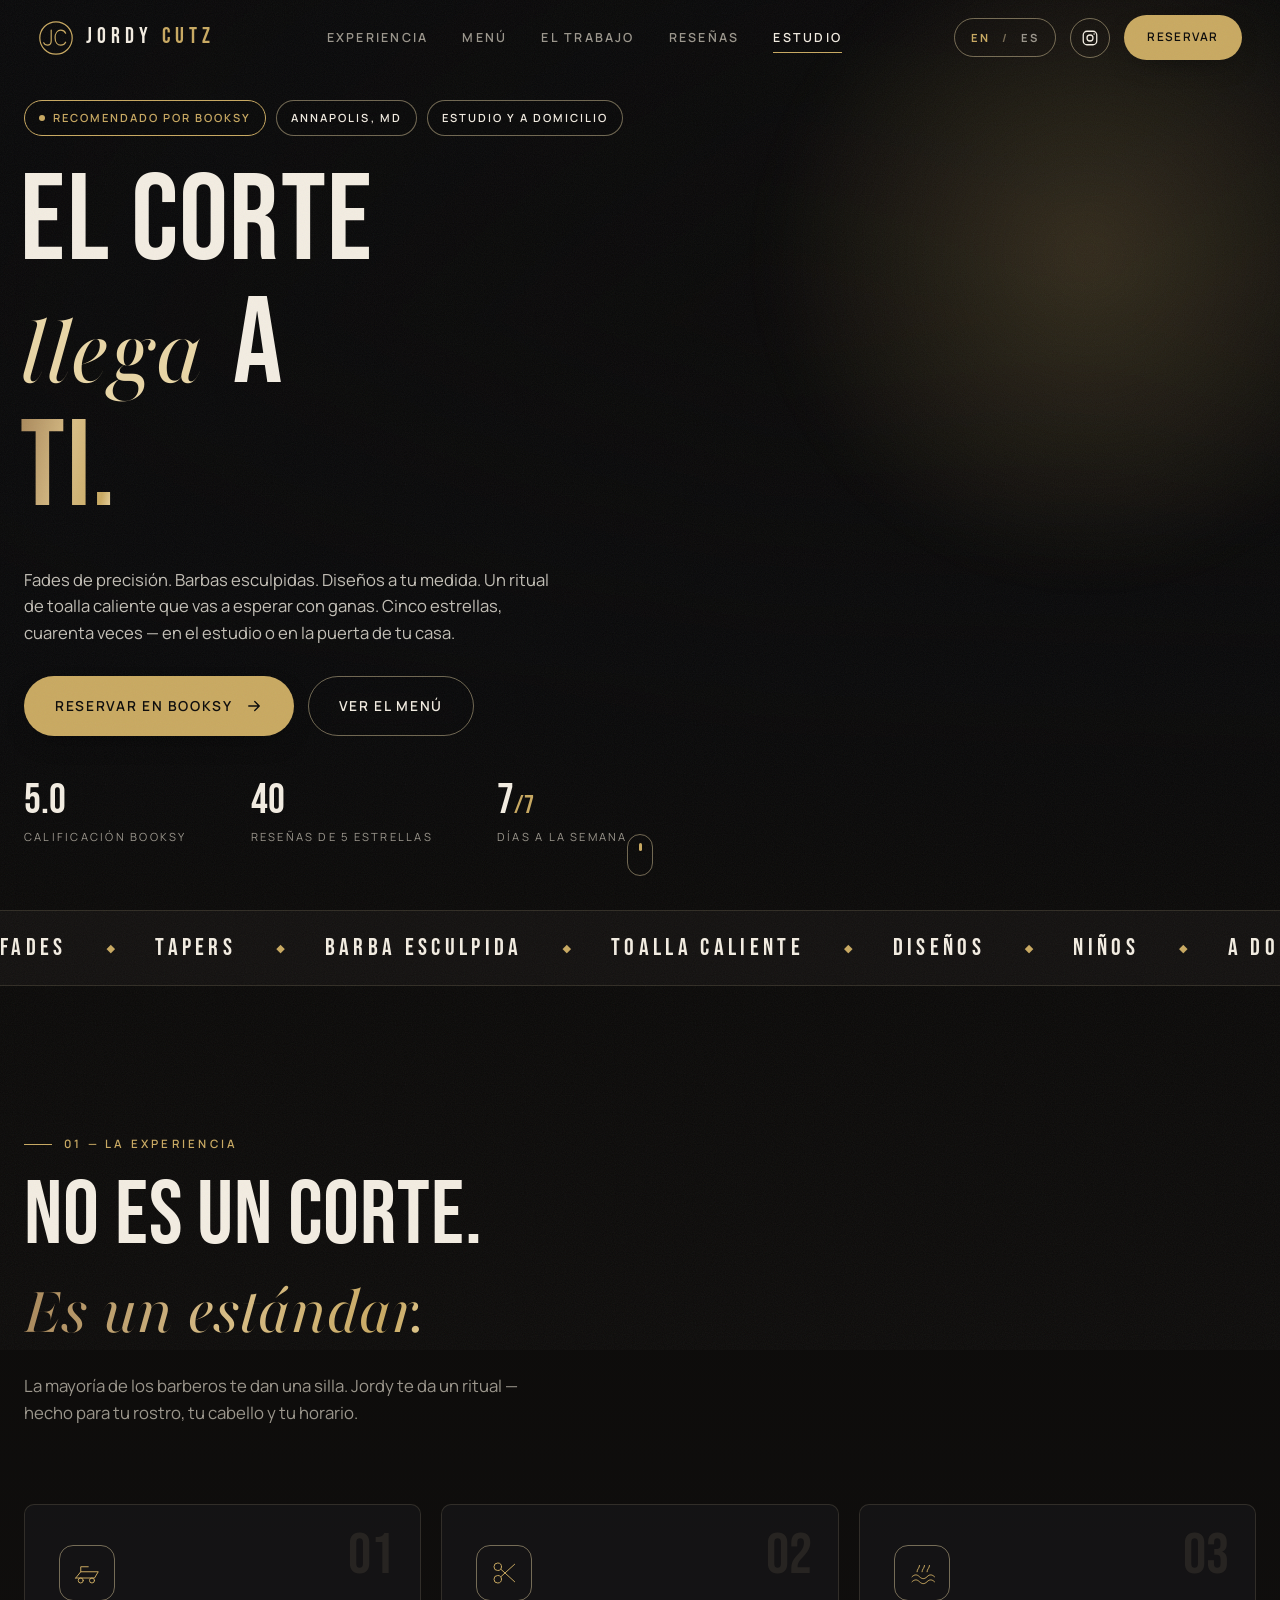
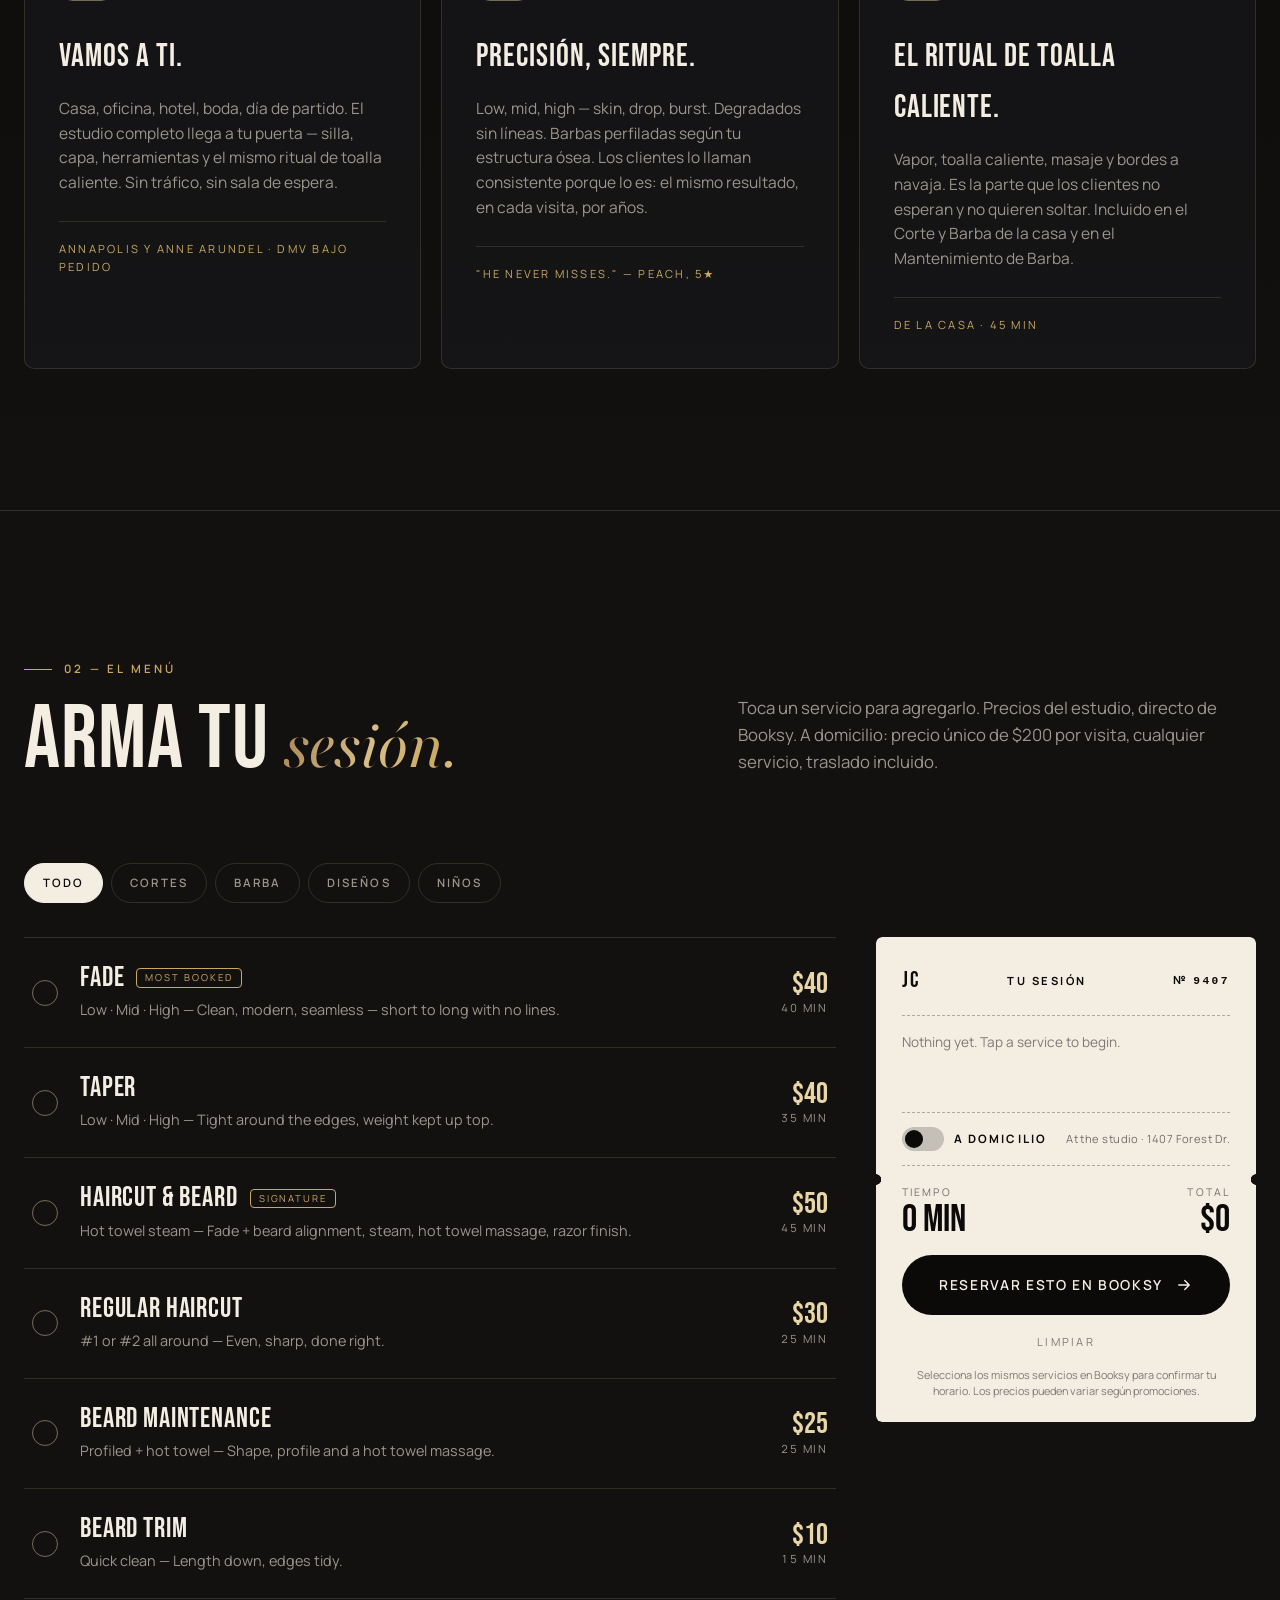
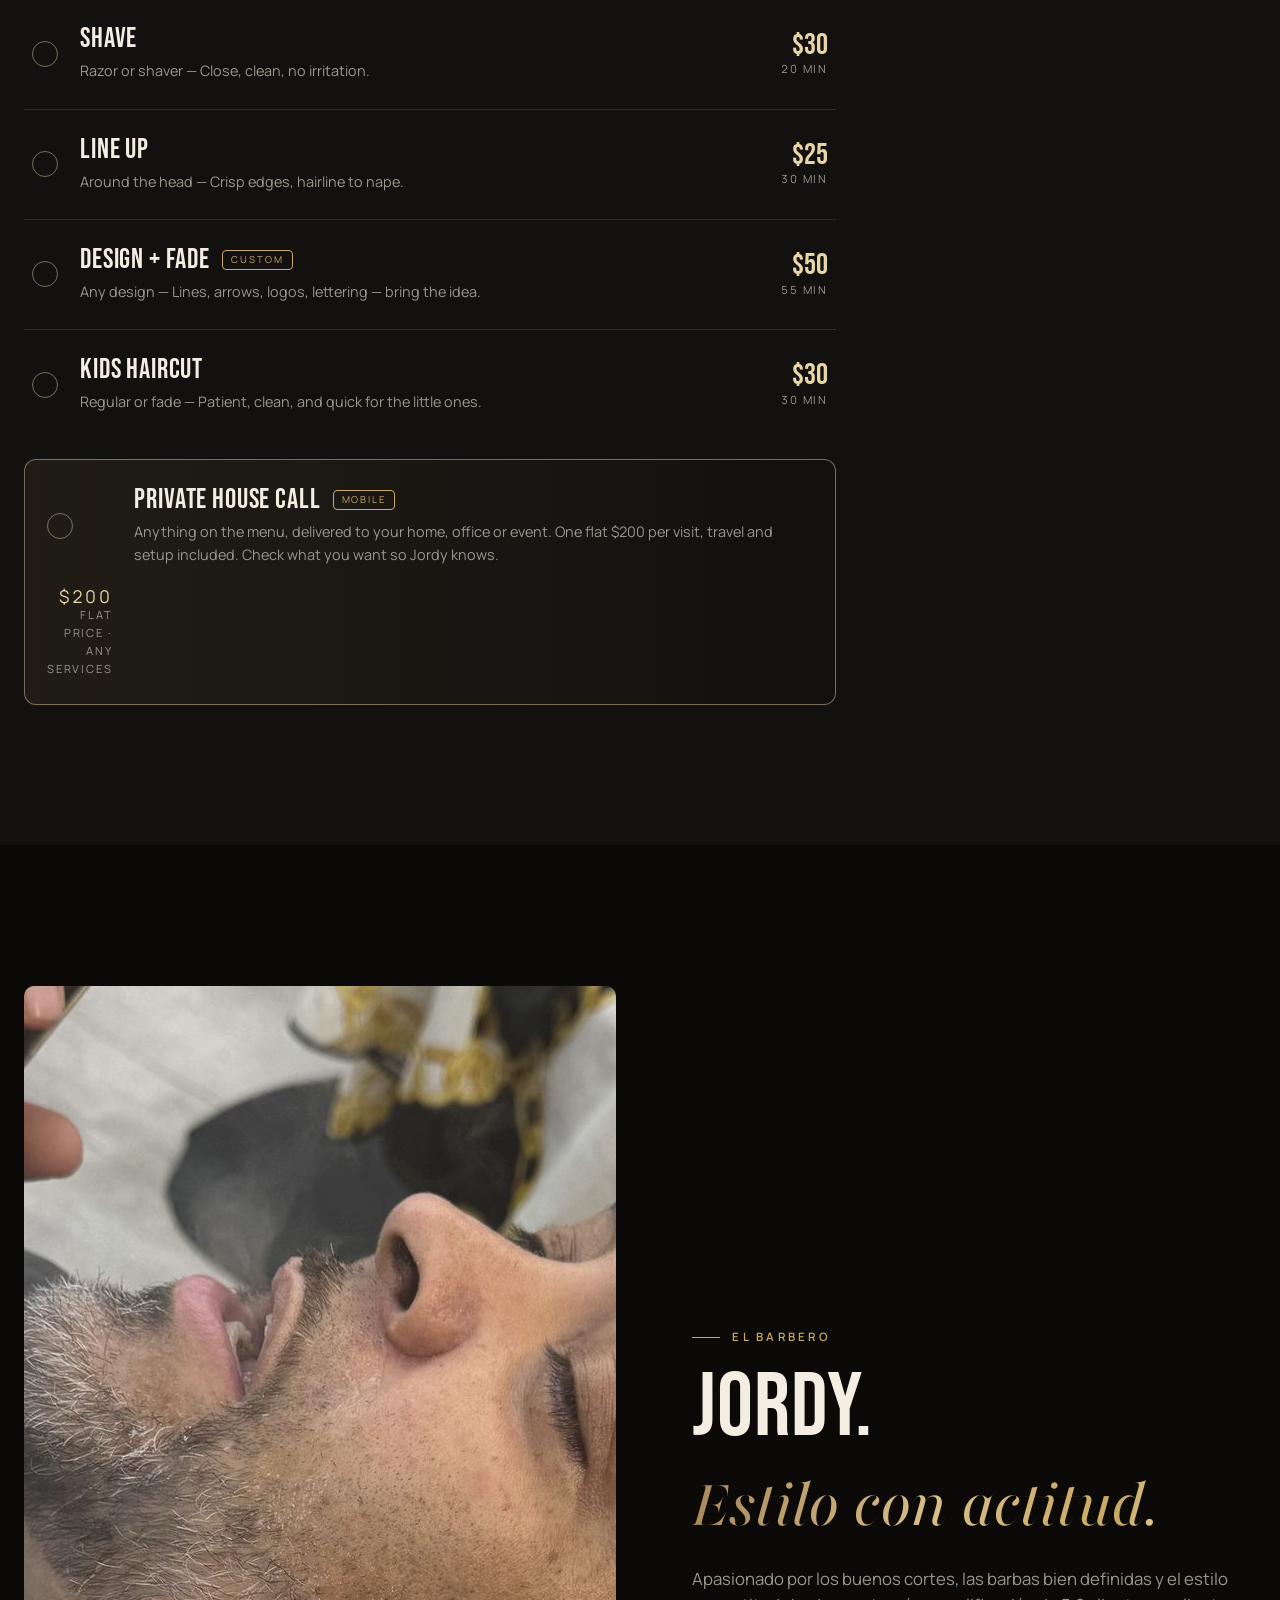
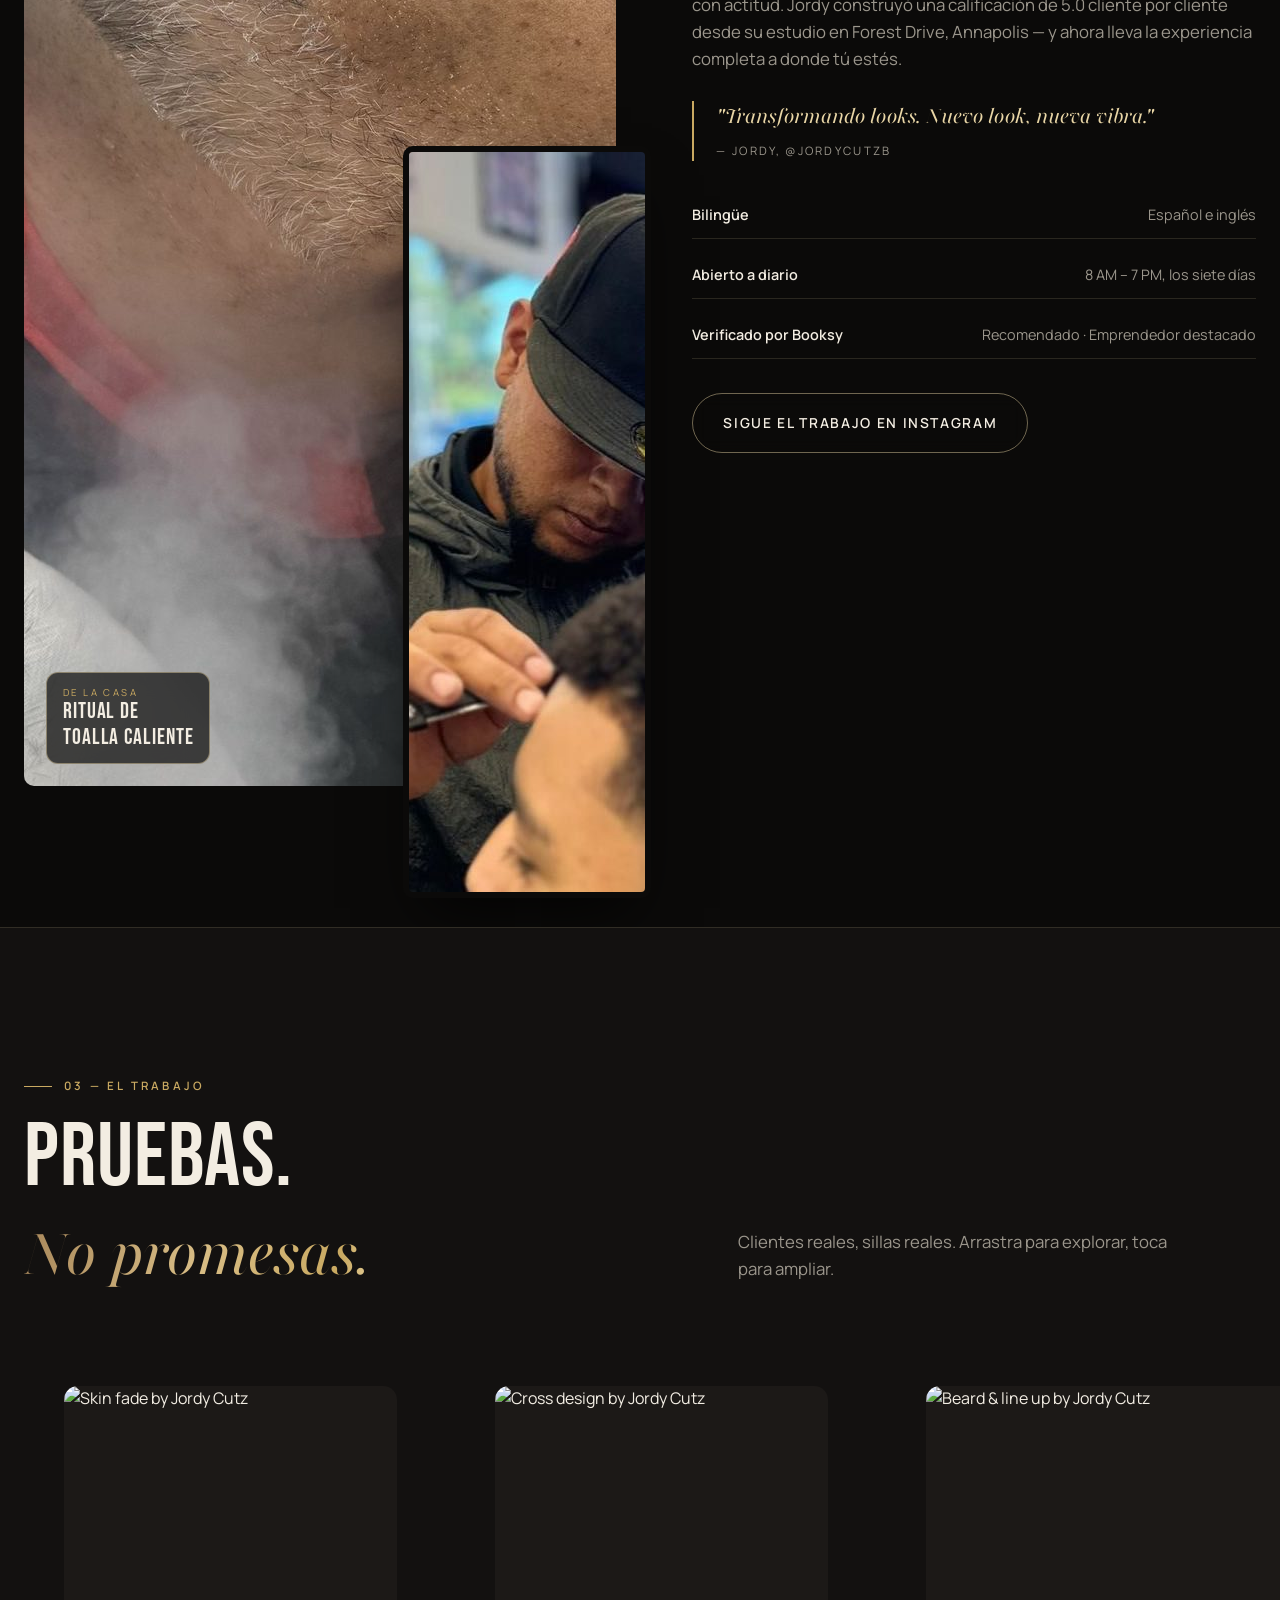
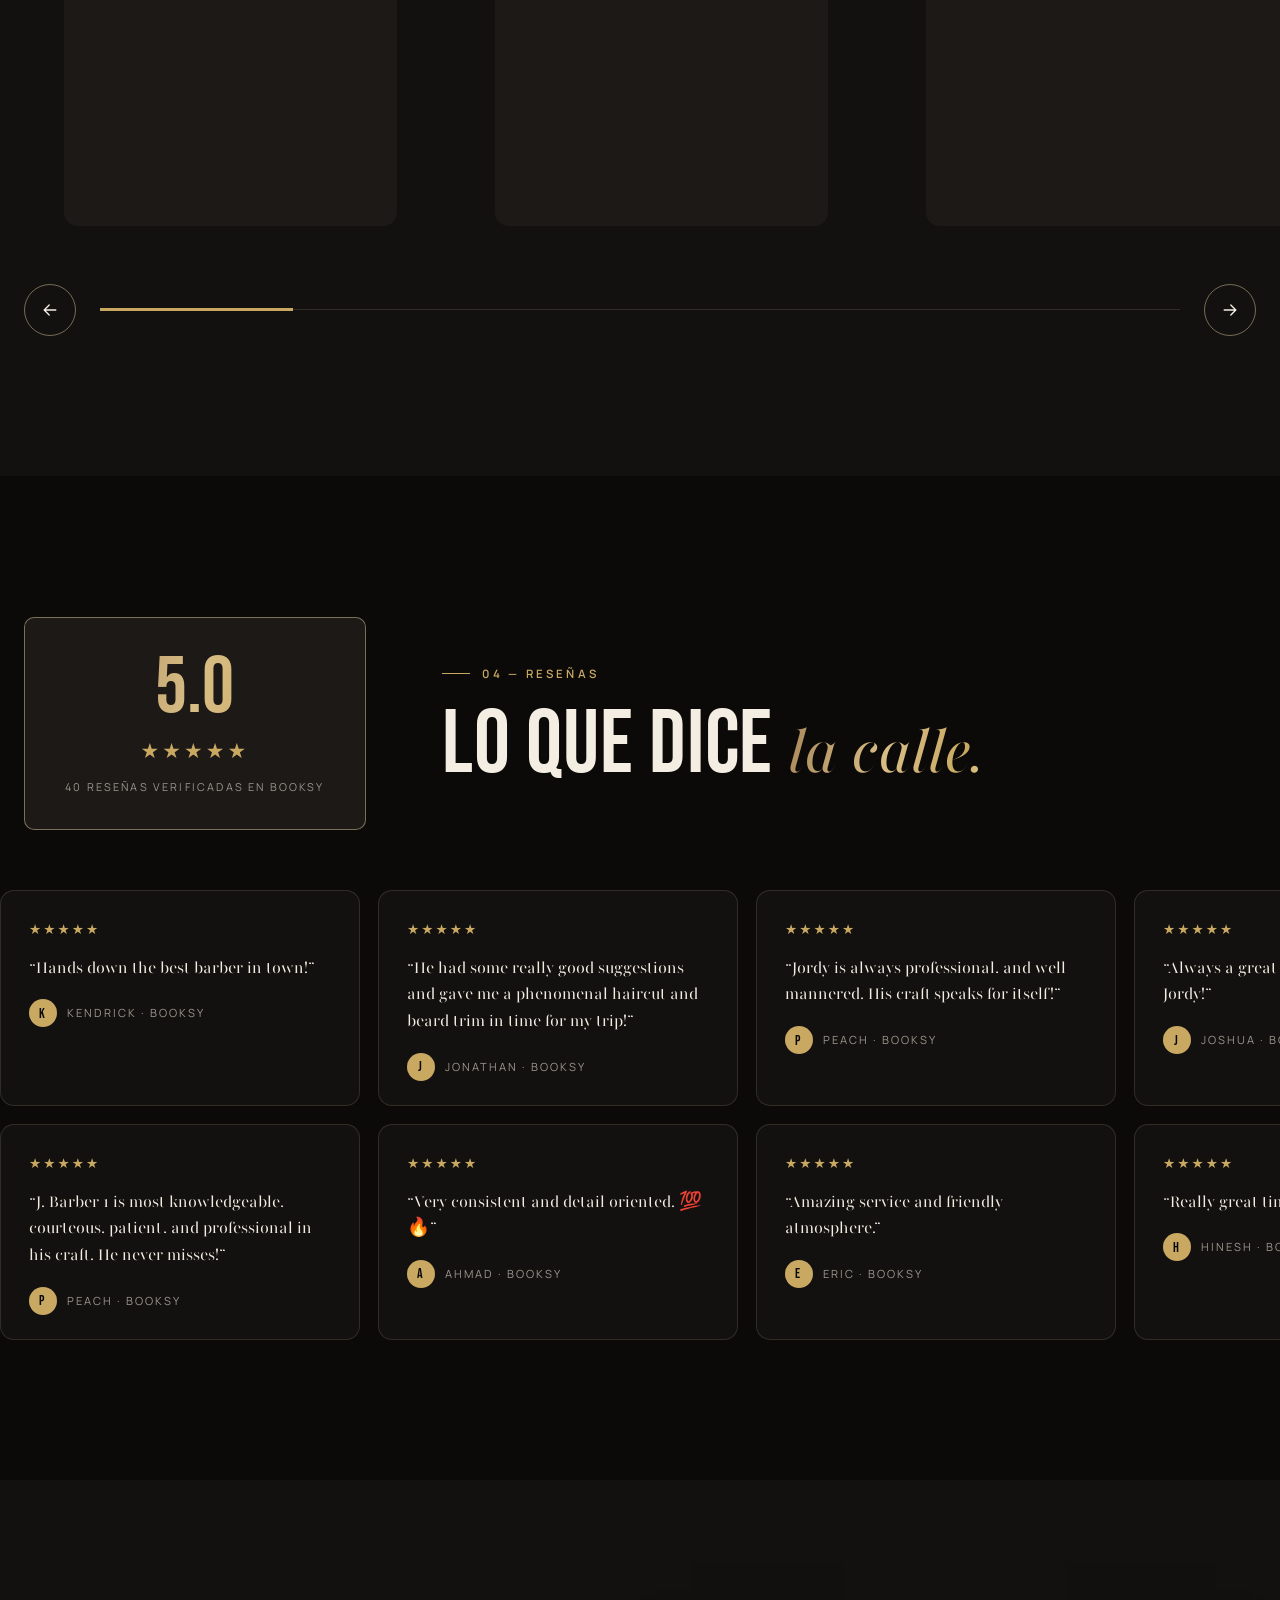
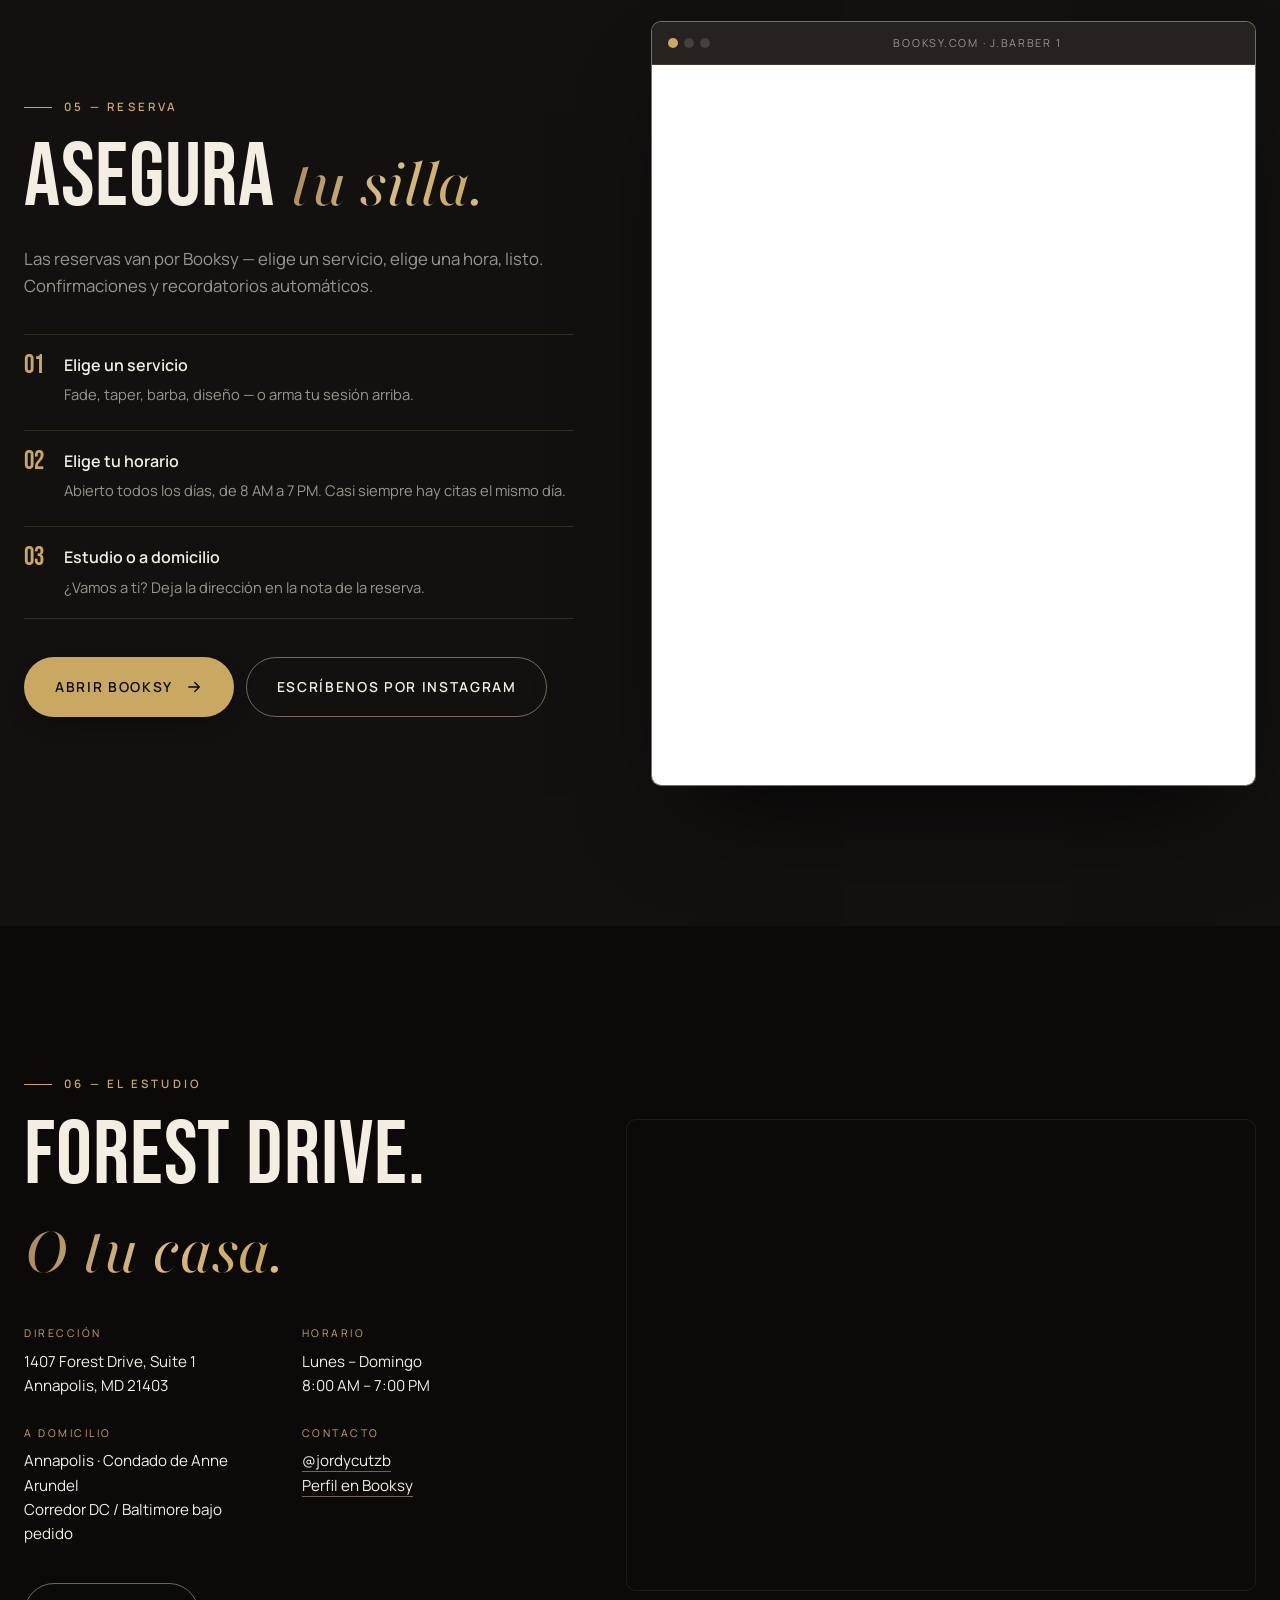
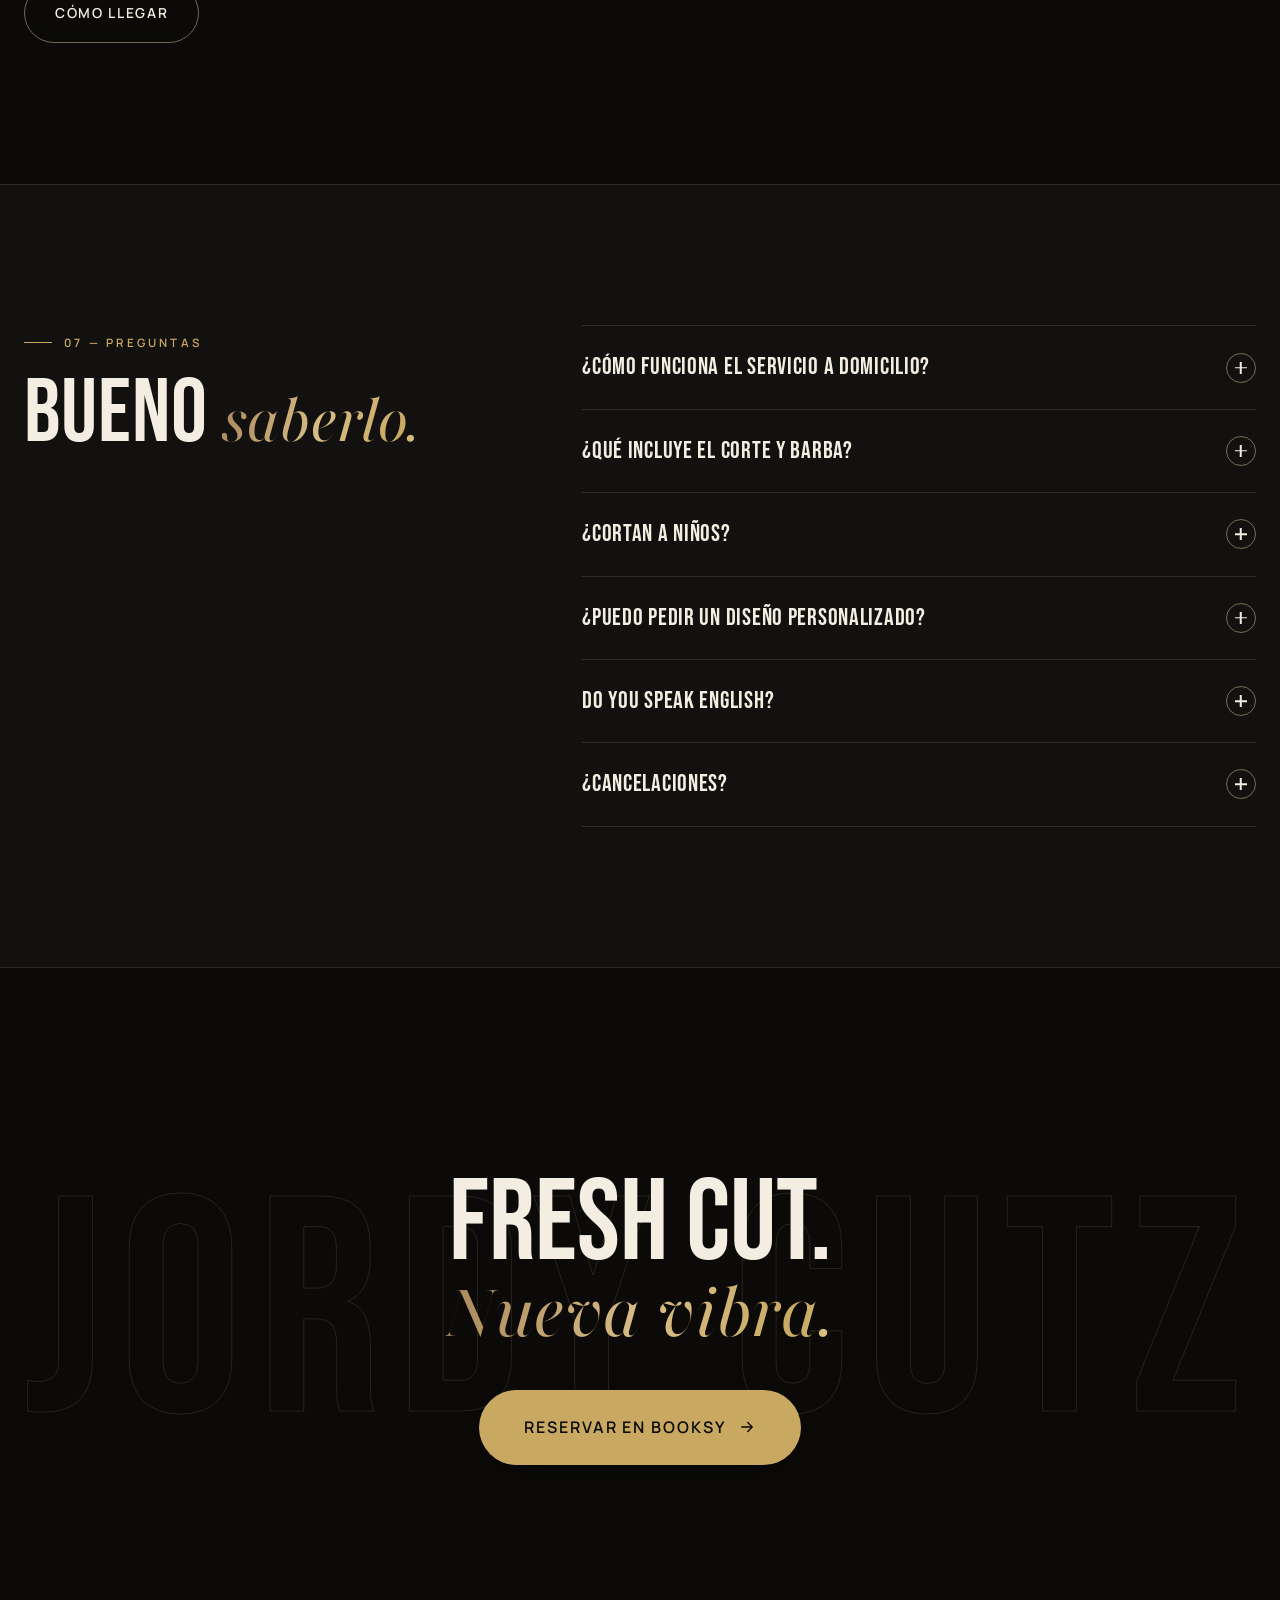
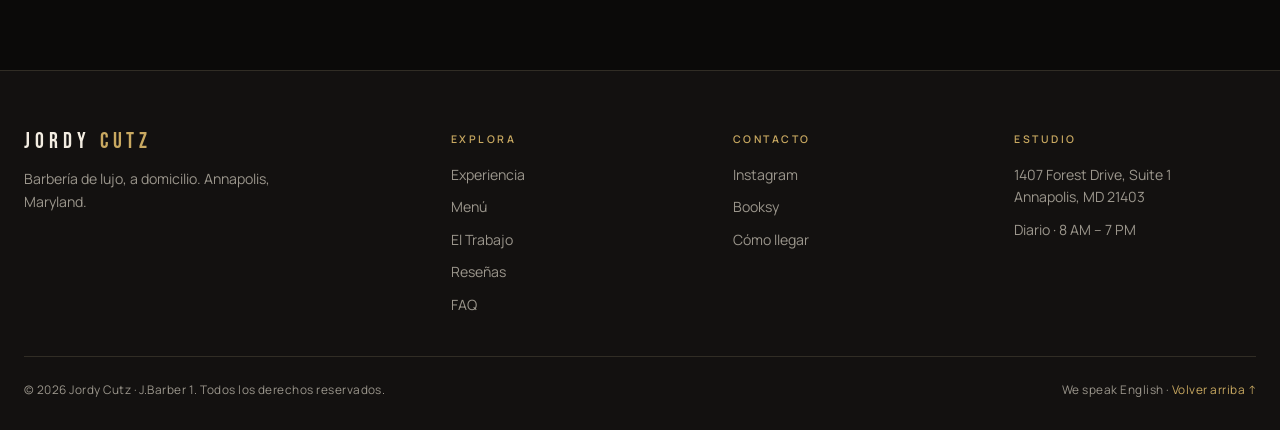
==== commit b2bd40f5: "Typography detail pass - Playfair Display -> Playfair. Same lineage, but Playfair carries an   optic" ====
--- a/es/index.html
+++ b/es/index.html
@@ -26,7 +26,7 @@
 
   <link rel="preconnect" href="https://fonts.googleapis.com">
   <link rel="preconnect" href="https://fonts.gstatic.com" crossorigin>
-  <link href="https://fonts.googleapis.com/css2?family=Bebas+Neue&family=Playfair+Display:ital,wght@0,400;0,600;1,400;1,500&family=Manrope:wght@300;400;500;600;700&display=swap" rel="stylesheet">
+  <link href="https://fonts.googleapis.com/css2?family=Bebas+Neue&family=Playfair:ital,opsz,wght@1,5..1200,400;1,5..1200,500&family=Manrope:wght@300;400;500;600;700&display=swap" rel="stylesheet">
   <link rel="preload" as="image" href="../assets/img/work/fade-moody.webp" type="image/webp" fetchpriority="high">
   <link rel="stylesheet" href="../css/style.css">
 
--- a/css/style.css
+++ b/css/style.css
@@ -17,7 +17,7 @@
   --muted: #9b968c;
   --foil: linear-gradient(102deg, #a8875a 0%, #d8bd85 26%, #c9a961 46%, #efdcae 53%, #c9a961 62%, #d8bd85 80%, #a8875a 100%);
   --display: 'Bebas Neue', 'Oswald', Impact, sans-serif;
-  --serif: 'Playfair Display', 'Cormorant Garamond', Georgia, serif;
+  --serif: 'Playfair', 'Playfair Display', Georgia, serif;
   --sans: 'Manrope', 'Inter', system-ui, -apple-system, sans-serif;
   --ease: cubic-bezier(0.22, 1, 0.36, 1);
   --ease-io: cubic-bezier(0.65, 0, 0.35, 1);
@@ -642,3 +642,26 @@
 /* Section rhythm: the alternating grounds were 1.05:1 apart, so the device
    did nothing. A hairline does the work the tone could not. */
 .menu, .work, .faq { border-top: 1px solid var(--line); }
+
+
+/* ---------- typographic detail ---------- */
+/* Bebas Neue ships a single weight with no variable axes, so any bold on it
+   is browser-synthesised and smears the counters of a condensed cap face.
+   Turn synthesis off everywhere and let the real weights do the work. */
+* { font-synthesis: none; }
+
+/* Playfair carries an optical-size axis that Playfair Display does not.
+   Pin the accent italics to the display cut for finer hairlines. */
+.h2 em, .word--serif, .cta__title em, .feature__copy blockquote p, .rcard p {
+  font-optical-sizing: auto;
+  font-variation-settings: 'opsz' 1200;
+}
+
+/* Prices and durations sit in columns, so the digits should too. */
+.service__price, .service__time, .ticket__totals b, .ticket__line,
+.stat b, .reviews__score b { font-variant-numeric: tabular-nums lining-nums; }
+
+/* Headings read better broken at sense boundaries than at the raw line box.
+   `pretty` has no Firefox support yet and degrades to normal, which is fine. */
+.h2, .cta__title, .hero__title { text-wrap: balance; }
+.lede, .pillar p, .feature__copy > p, .faq__list details p { text-wrap: pretty; }
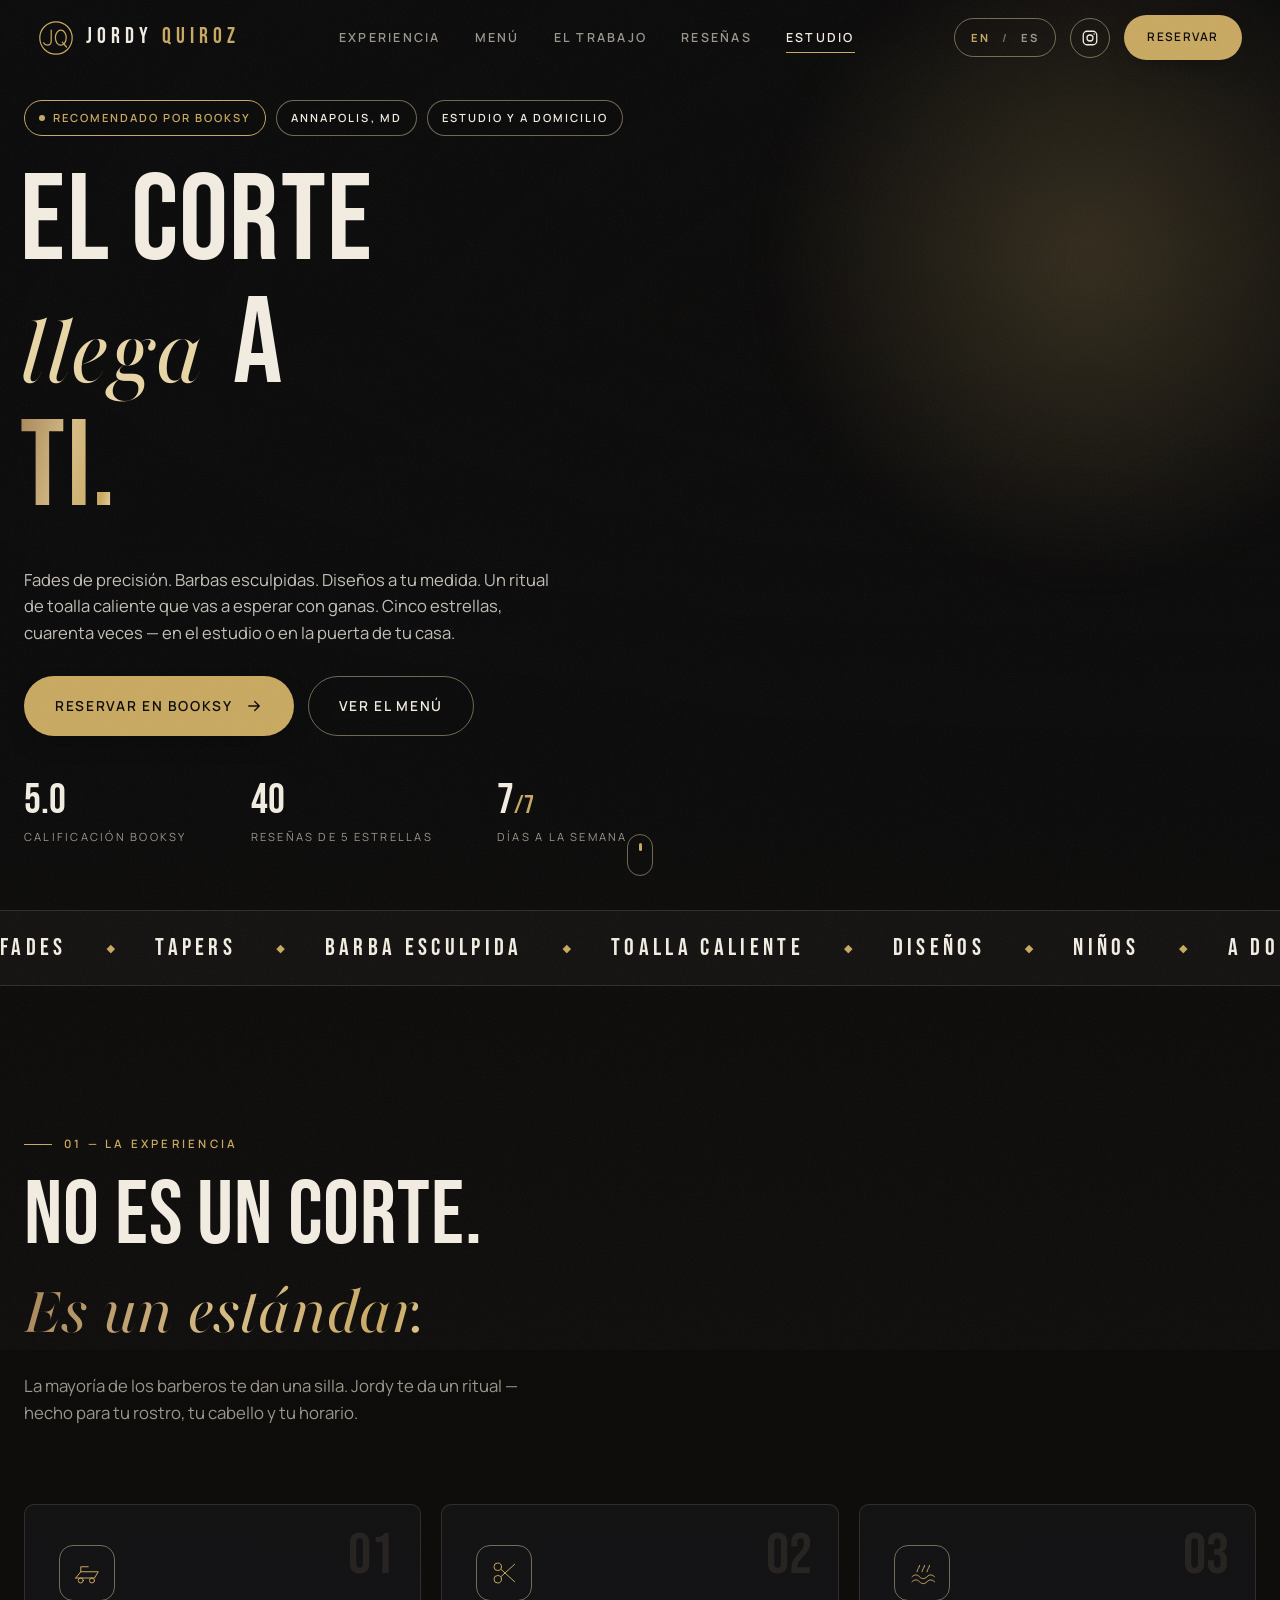
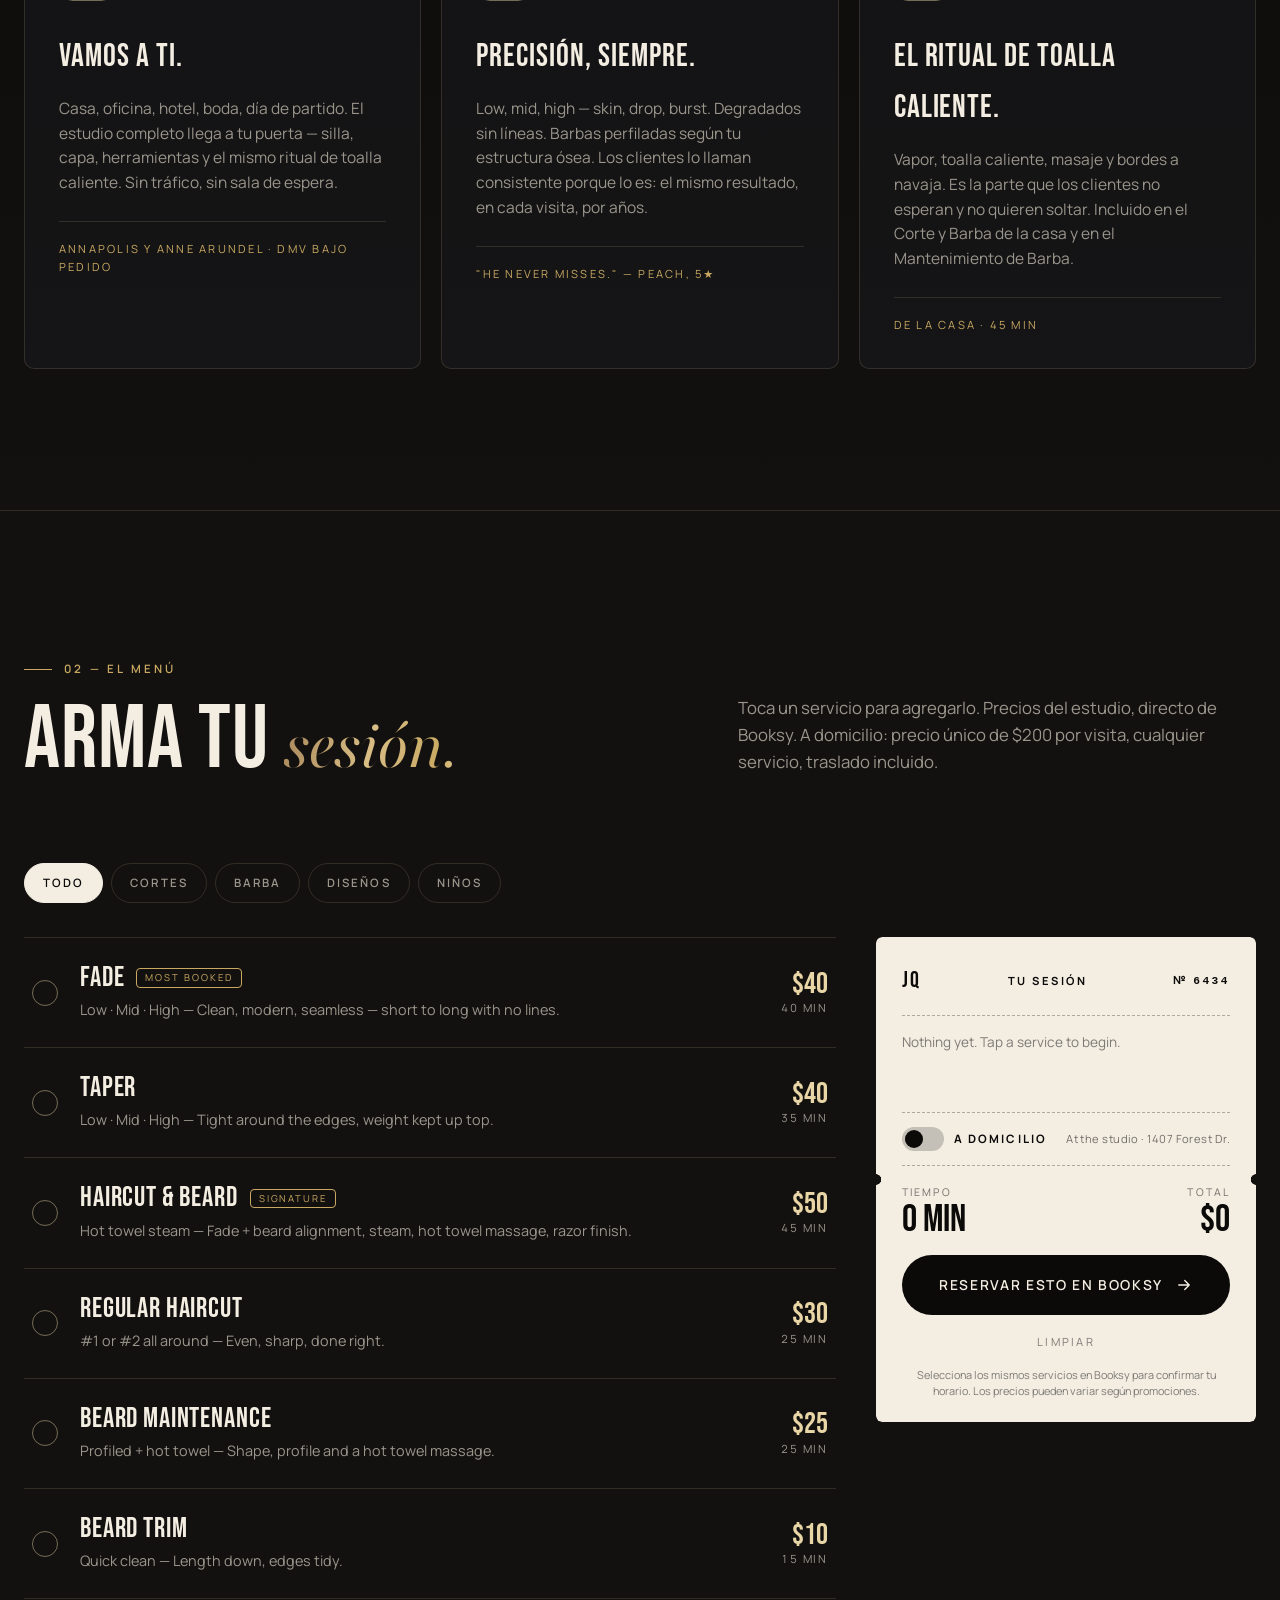
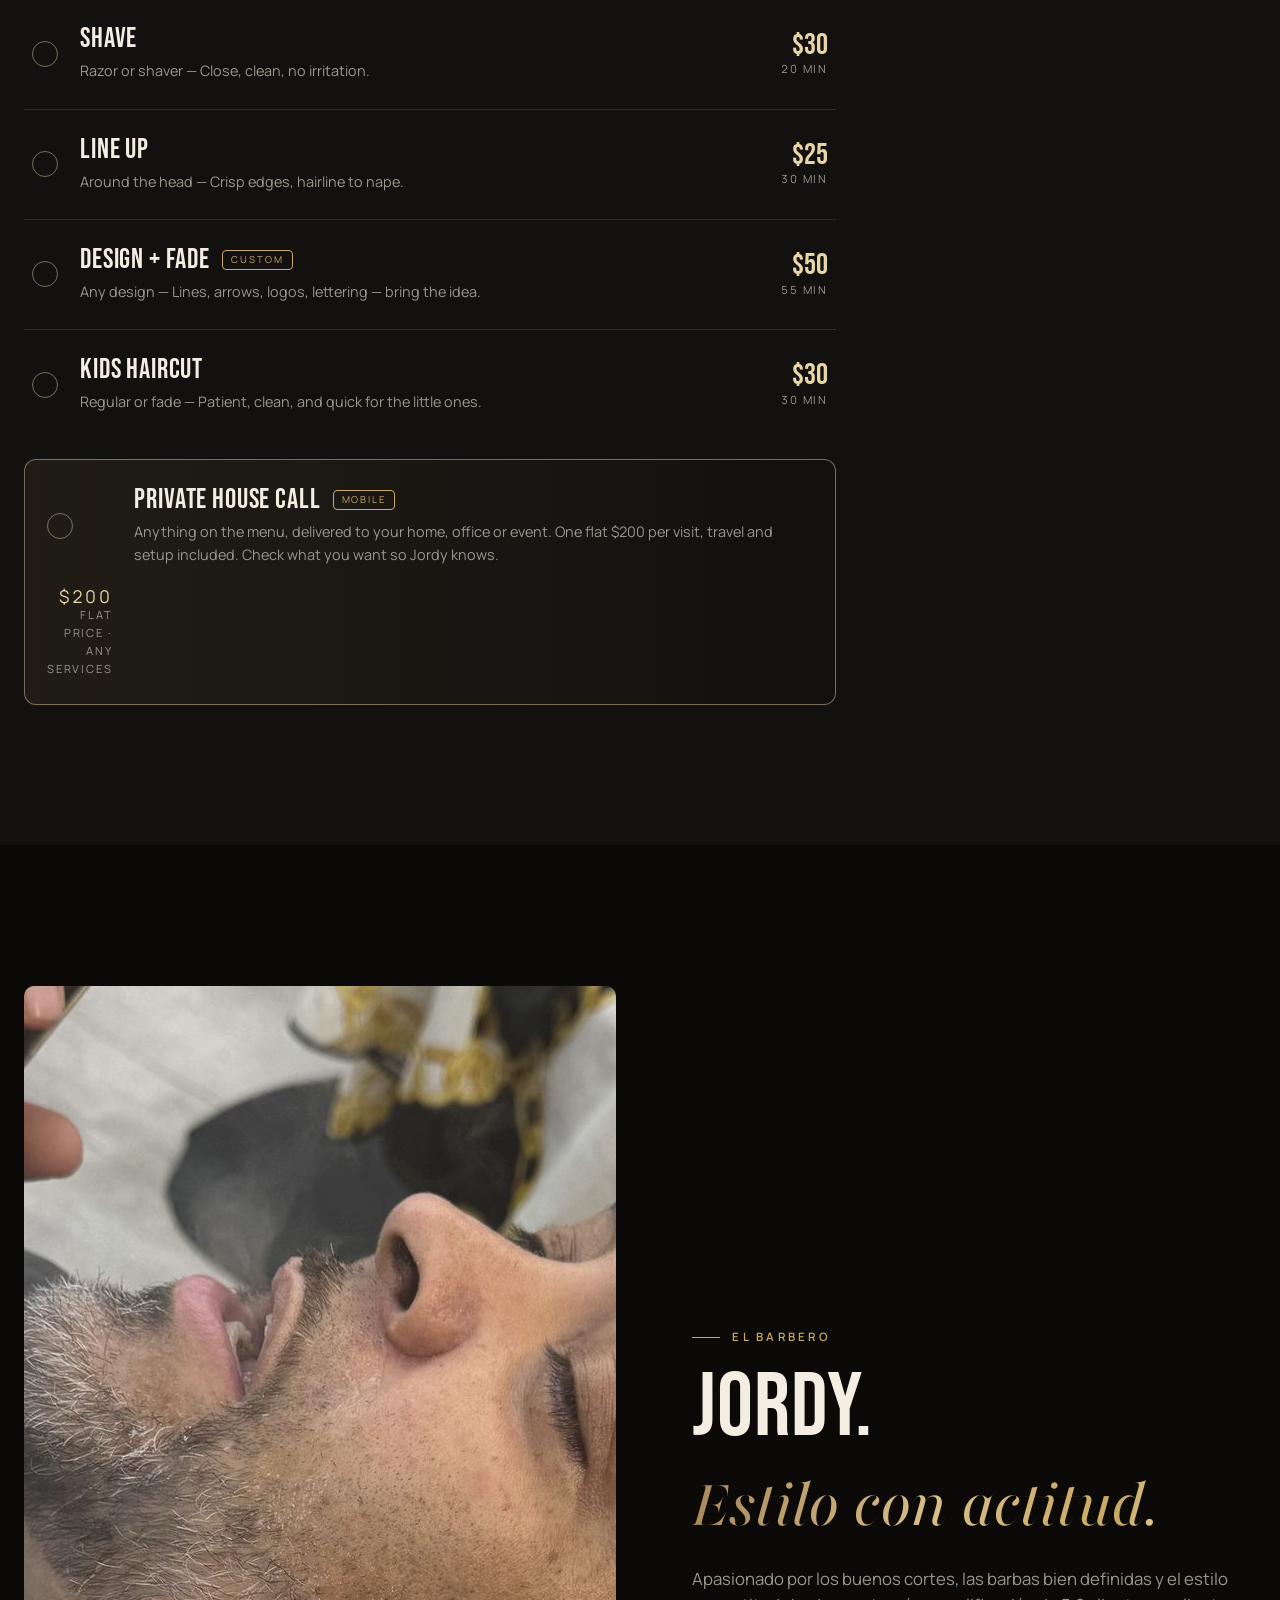
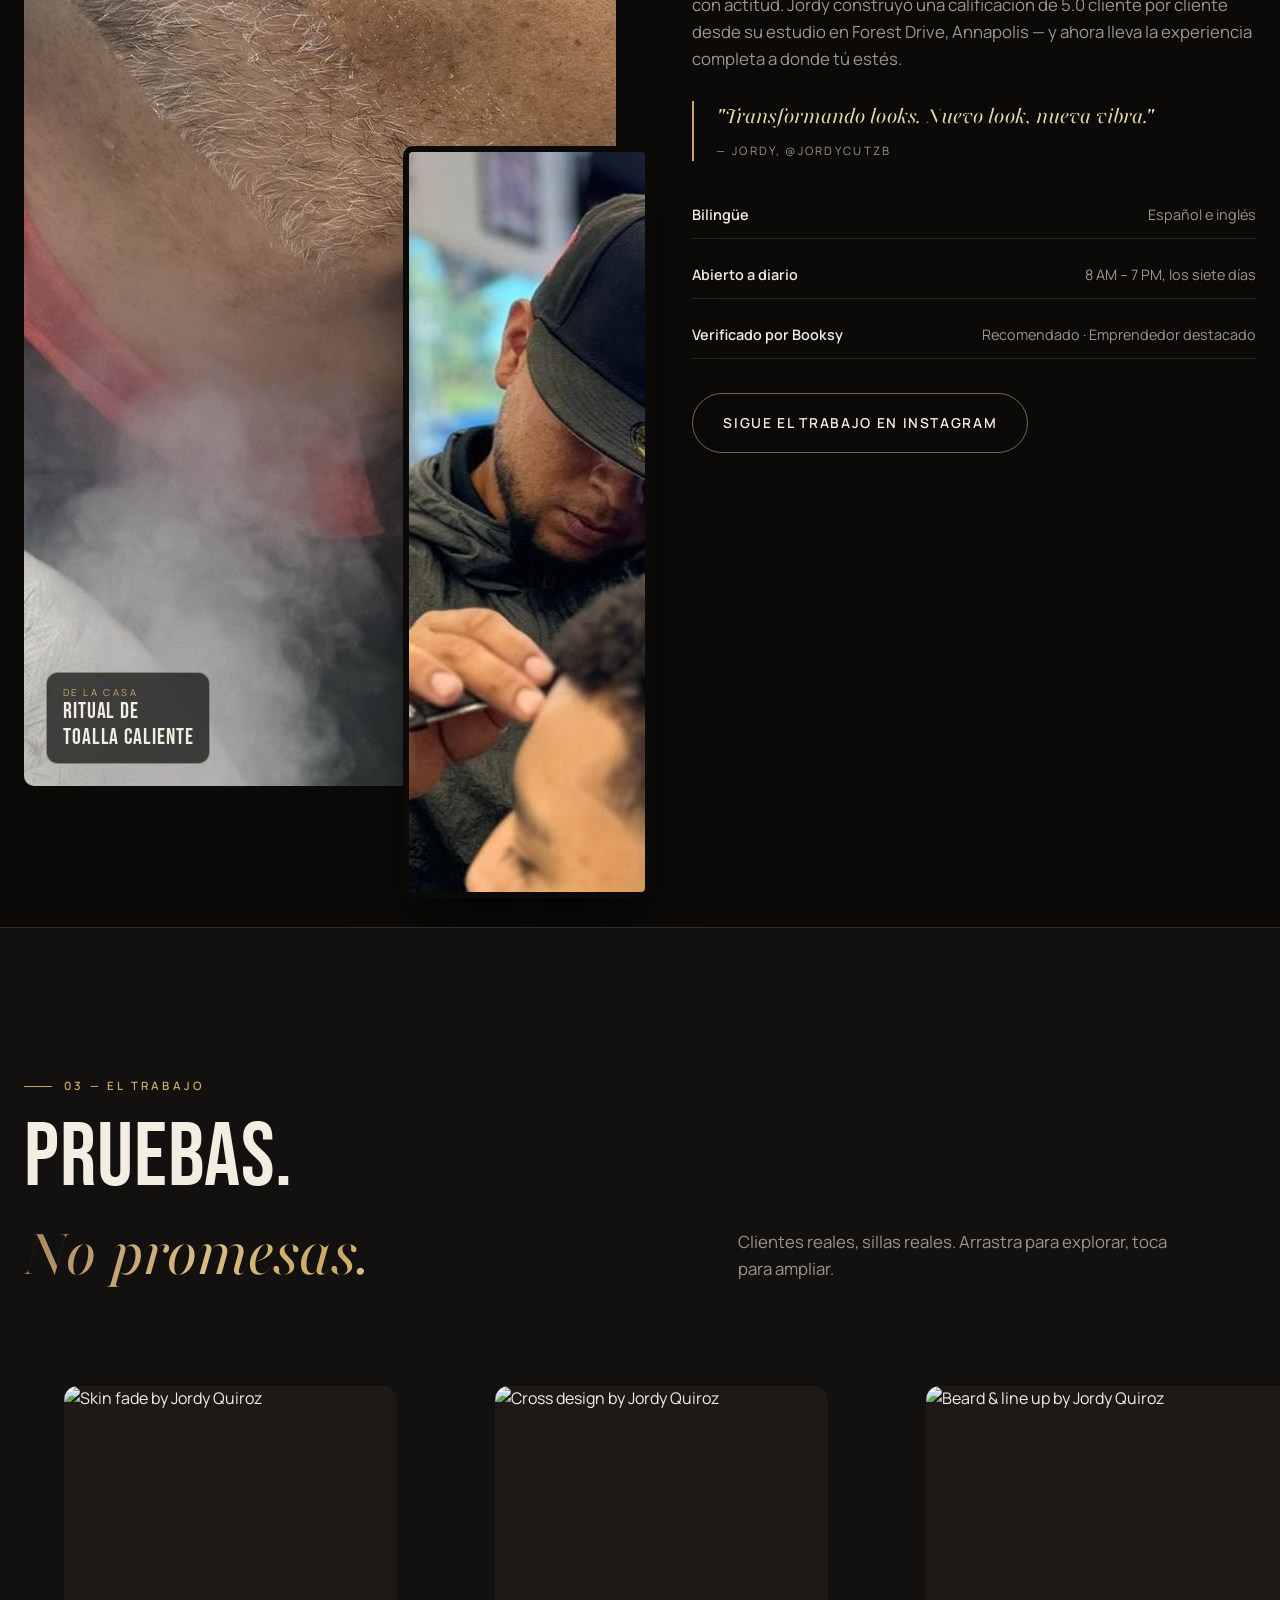
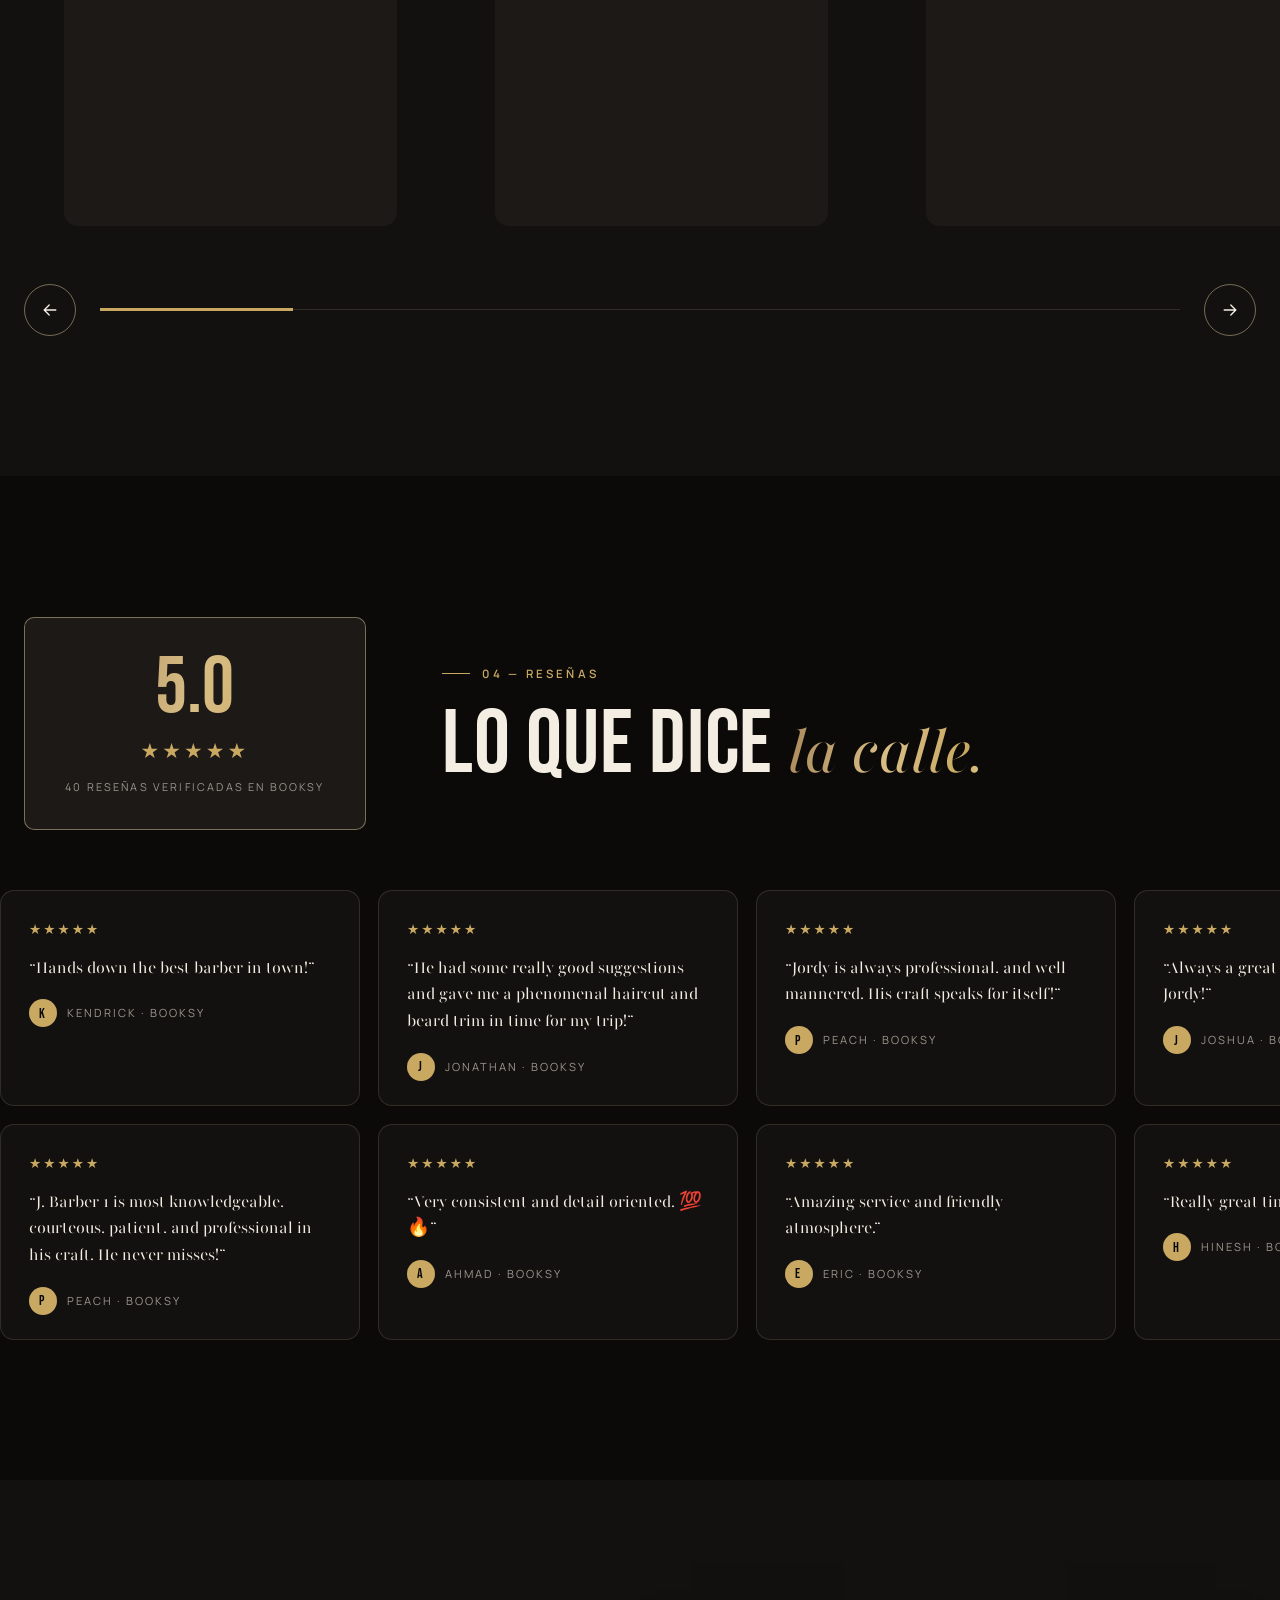
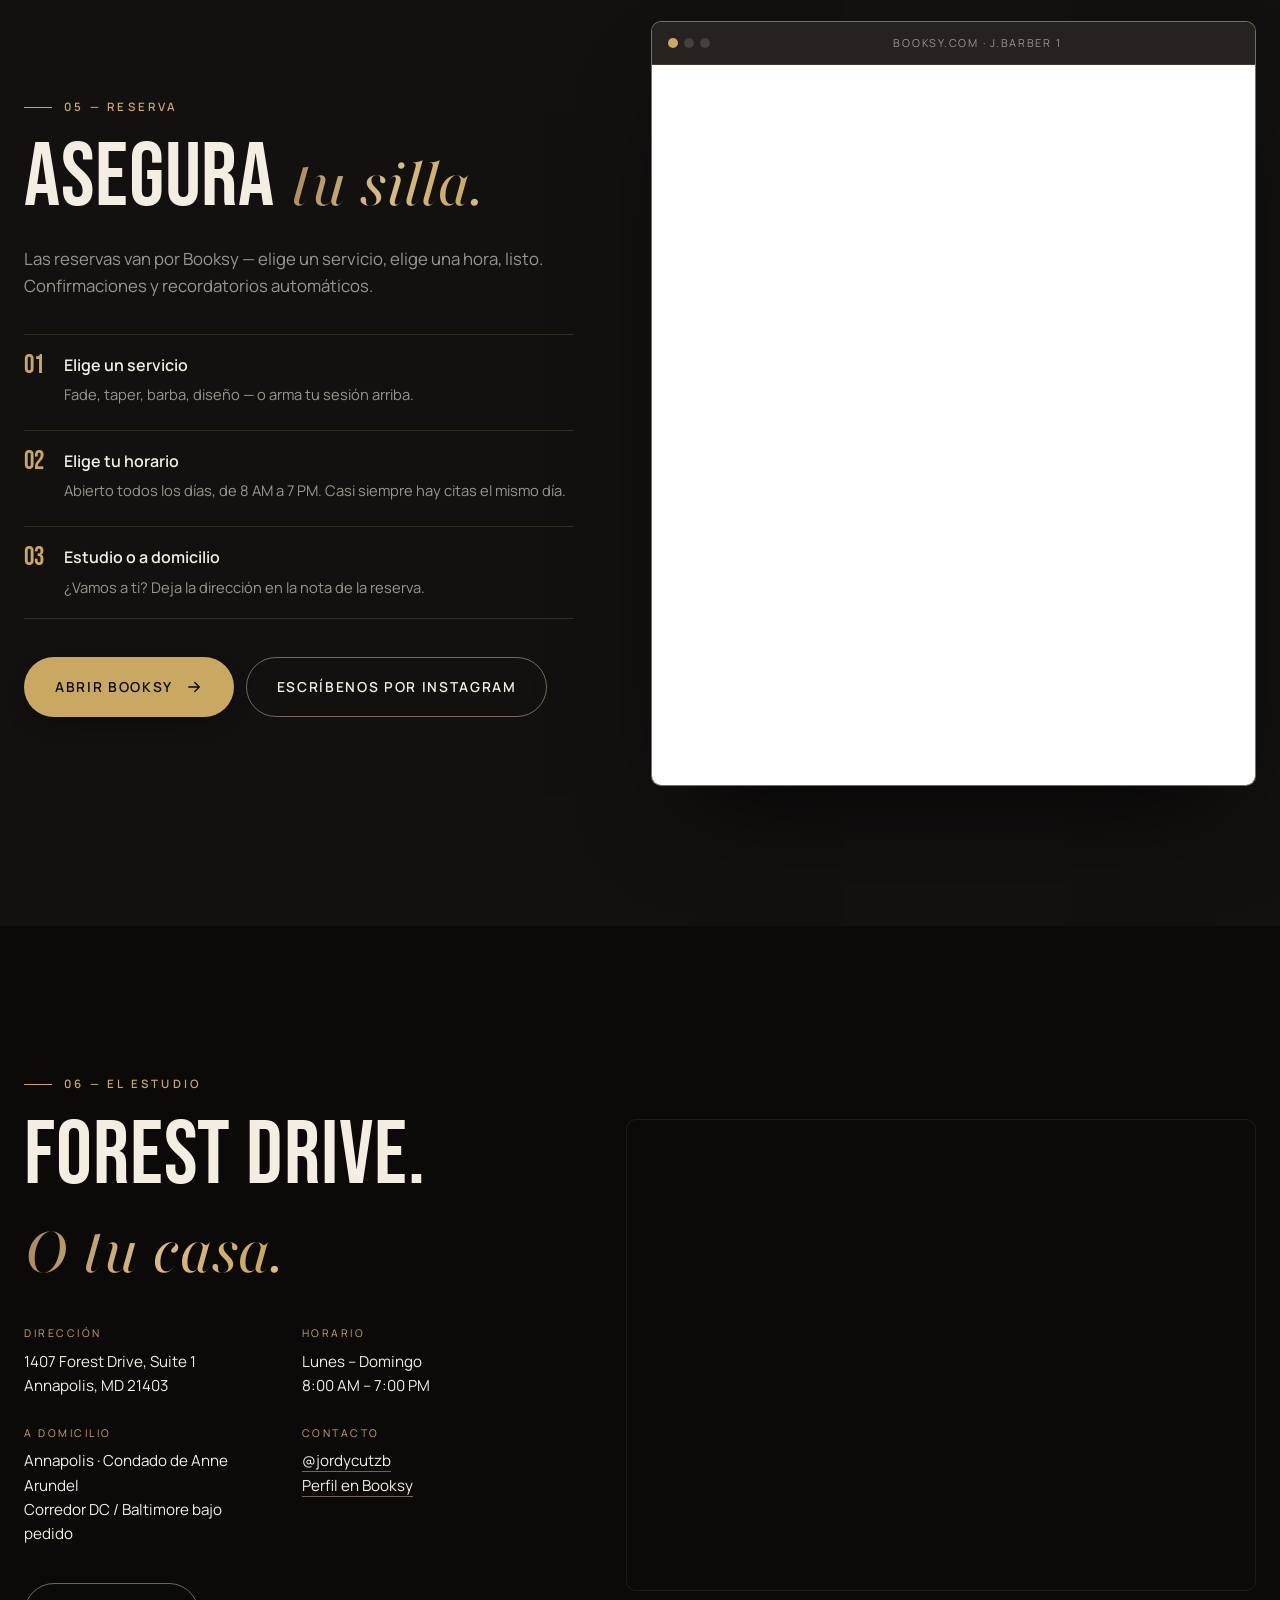
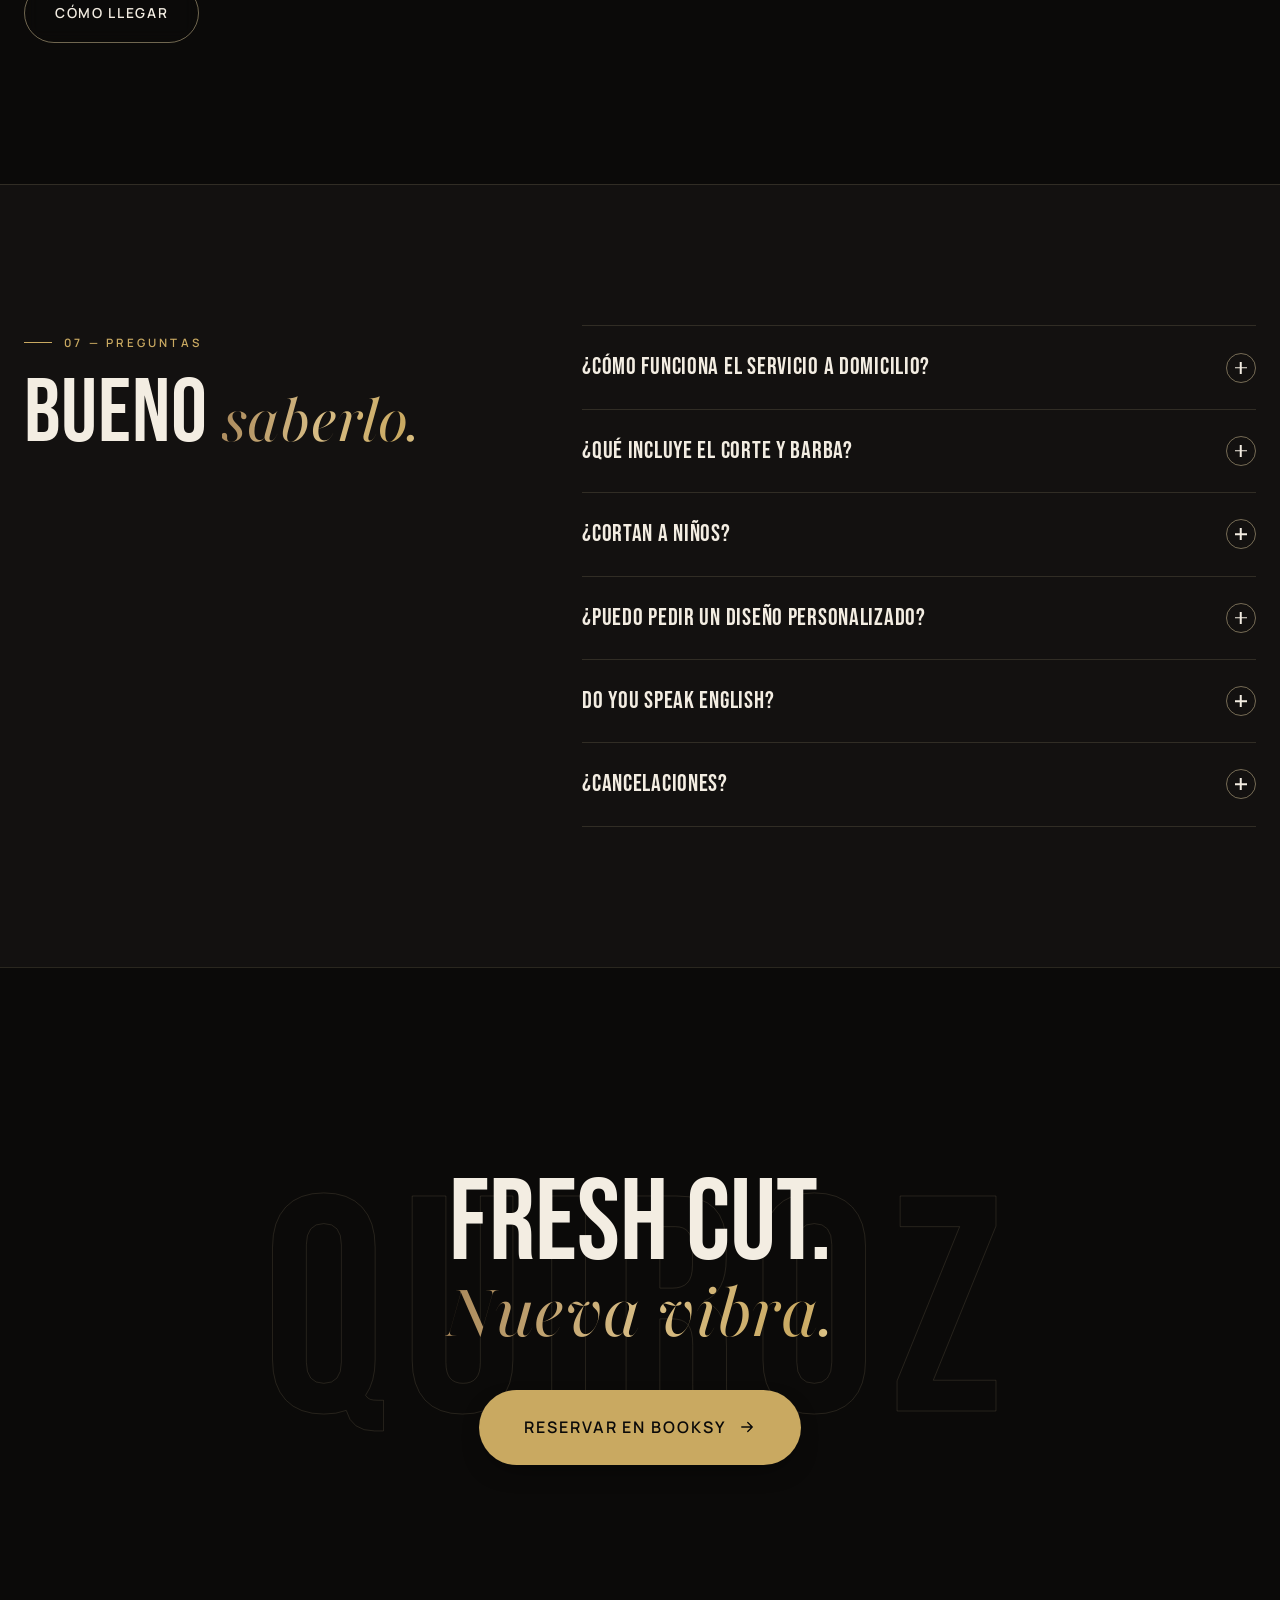
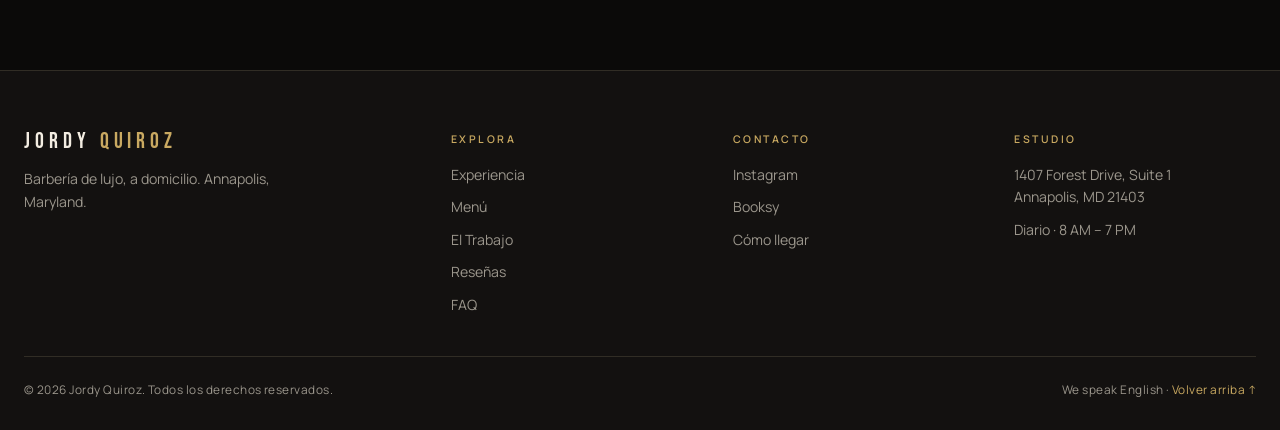
==== commit 64546a86: "Rebrand Jordy Cutz -> Jordy Quiroz - Wordmark, preloader, footer, 404, and page copy now read Jordy " ====
--- a/es/index.html
+++ b/es/index.html
@@ -3,7 +3,7 @@
 <head>
   <meta charset="UTF-8">
   <meta name="viewport" content="width=device-width, initial-scale=1.0">
-  <title>Barbero a Domicilio en Annapolis, MD | Jordy Cutz</title>
+  <title>Barbero a Domicilio en Annapolis, MD | Jordy Quiroz</title>
   <meta name="description" content="Barbero de lujo a domicilio en Annapolis, MD. Fades de precisión, barba esculpida y toalla caliente en tu casa, oficina o en el estudio de Forest Drive.">
   <meta name="theme-color" content="#0a0a0b">
   <link rel="canonical" href="https://thejohncarter-ai.github.io/jordycutz-site/es/">
@@ -13,7 +13,7 @@
 
   <!-- Open Graph / Social -->
   <meta property="og:type" content="website">
-  <meta property="og:title" content="Jordy Cutz — Luxury Mobile Barber · Annapolis">
+  <meta property="og:title" content="Jordy Quiroz — Luxury Mobile Barber · Annapolis">
   <meta property="og:description" content="Precision fades, sculpted beards, custom designs. 5.0 stars on Booksy. The cut comes to you.">
   <meta property="og:image" content="https://thejohncarter-ai.github.io/jordycutz-site/assets/og.jpg">
   <meta property="og:url" content="https://thejohncarter-ai.github.io/jordycutz-site/es/">
@@ -40,8 +40,8 @@
         "HealthAndBeautyBusiness"
       ],
       "@id": "https://thejohncarter-ai.github.io/jordycutz-site/#barbershop",
-      "name": "Jordy Cutz",
-      "alternateName": "J.Barber 1",
+      "name": "Jordy Quiroz",
+      "alternateName": ["Jordy Cutz", "J.Barber 1"],
       "description": "Luxury barbering in Annapolis, Maryland. Precision fades, sculpted beards, custom designs and a hot-towel ritual — in the studio on Forest Drive or delivered to your door as a private house call.",
       "url": "https://thejohncarter-ai.github.io/jordycutz-site/es/",
       "inLanguage": "es-US",
@@ -371,7 +371,7 @@
       "@type": "WebSite",
       "@id": "https://thejohncarter-ai.github.io/jordycutz-site/#website",
       "url": "https://thejohncarter-ai.github.io/jordycutz-site/",
-      "name": "Jordy Cutz",
+      "name": "Jordy Quiroz",
       "inLanguage": [
         "en-US",
         "es-US"
@@ -446,9 +446,10 @@
       <svg viewBox="0 0 120 120" class="monogram" aria-hidden="true">
         <circle cx="60" cy="60" r="54" class="monogram__ring"/>
         <path class="monogram__letter" d="M44 34v36c0 9-5 14-13 14-6 0-10-3-12-8"/>
-        <path class="monogram__letter" d="M92 44c-3-6-9-10-16-10-11 0-19 10-19 25s8 25 19 25c7 0 13-4 16-10"/>
+        <path class="monogram__letter" d="M94 59c0 14-8 25-18 25s-18-11-18-25 8-25 18-25 18 11 18 25z"/>
+        <path class="monogram__letter" d="M81 74l14 16"/>
       </svg>
-      <div class="preloader__word">JORDY <span>CUTZ</span></div>
+      <div class="preloader__word">JORDY <span>QUIROZ</span></div>
       <div class="preloader__bar"><span></span></div>
     </div>
   </div>
@@ -463,13 +464,14 @@
 
   <!-- ===== NAV ===== -->
   <header class="nav" id="nav">
-    <a href="#top" class="nav__brand" data-cursor="link" aria-label="Jordy Cutz home">
+    <a href="#top" class="nav__brand" data-cursor="link" aria-label="Jordy Quiroz home">
       <svg viewBox="0 0 120 120" class="nav__mono" aria-hidden="true">
         <circle cx="60" cy="60" r="54"/>
         <path d="M44 34v36c0 9-5 14-13 14-6 0-10-3-12-8"/>
-        <path d="M92 44c-3-6-9-10-16-10-11 0-19 10-19 25s8 25 19 25c7 0 13-4 16-10"/>
+        <path d="M94 59c0 14-8 25-18 25s-18-11-18-25 8-25 18-25 18 11 18 25z"/>
+        <path d="M81 74l14 16"/>
       </svg>
-      <span class="nav__word">JORDY <em>CUTZ</em></span>
+      <span class="nav__word">JORDY <em>QUIROZ</em></span>
     </a>
     <nav class="nav__links" aria-label="Primary">
       <a href="#experience" data-cursor="link" data-i18n="nav.experience">Experiencia</a>
@@ -518,7 +520,7 @@
       <div class="hero__media" data-parallax="0.04">
         <picture>
           <source srcset="assets/img/work/fade-moody.webp" type="image/webp">
-          <img src="../assets/img/work/fade-moody.jpg" alt="Client with a fresh skin fade and sunglasses in the Jordy Cutz chair" width="1024" height="1024" fetchpriority="high" decoding="async">
+          <img src="../assets/img/work/fade-moody.jpg" alt="Client with a fresh skin fade and sunglasses in Jordy Quiroz's chair" width="1024" height="1024" fetchpriority="high" decoding="async">
         </picture>
       </div>
       <div class="hero__veil"></div>
@@ -632,7 +634,7 @@
 
           <aside class="ticket reveal" id="ticket">
             <div class="ticket__head">
-              <span class="ticket__brand">JC</span>
+              <span class="ticket__brand">JQ</span>
               <span data-i18n="ticket.title">Tu Sesión</span>
               <span class="ticket__no">№ <b id="ticketNo">0001</b></span>
             </div>
@@ -781,7 +783,7 @@
           <a href="https://www.google.com/maps/dir/?api=1&destination=1407+Forest+Drive+Suite+1+Annapolis+MD+21403" target="_blank" rel="noopener" class="btn btn--ghost magnetic reveal" data-cursor="link"><span data-i18n="studio.dir">Cómo llegar</span></a>
         </div>
         <div class="studio__map reveal">
-          <iframe title="Map to Jordy Cutz, 1407 Forest Drive, Annapolis" loading="lazy" referrerpolicy="no-referrer-when-downgrade" allowfullscreen
+          <iframe title="Map to Jordy Quiroz, 1407 Forest Drive, Annapolis" loading="lazy" referrerpolicy="no-referrer-when-downgrade" allowfullscreen
             src="https://www.google.com/maps?q=1407+Forest+Drive+Suite+1+Annapolis+MD+21403&output=embed"></iframe>
         </div>
       </div>
@@ -825,7 +827,7 @@
 
     <!-- ===== FINAL CTA ===== -->
     <section class="cta">
-      <div class="cta__bg" aria-hidden="true"><span>JORDY CUTZ</span></div>
+      <div class="cta__bg" aria-hidden="true"><span>QUIROZ</span></div>
       <div class="container cta__inner reveal">
         <h2 class="cta__title" data-i18n="cta.title">Fresh cut.<br><em>Nueva vibra.</em></h2>
         <a href="https://booksy.com/es-us/1071238_j-barber-1_barber-shop_22531_annapolis" target="_blank" rel="noopener" class="btn btn--gold btn--xl magnetic js-booksy" data-cursor="book"><span data-i18n="cta.bookBooksy">Reservar en Booksy</span><svg viewBox="0 0 24 24" aria-hidden="true"><path d="M5 12h14M13 6l6 6-6 6"/></svg></a>
@@ -837,7 +839,7 @@
   <footer class="footer">
     <div class="container footer__grid">
       <div class="footer__brand">
-        <span class="nav__word">JORDY <em>CUTZ</em></span>
+        <span class="nav__word">JORDY <em>QUIROZ</em></span>
         <p data-i18n="foot.tag">Barbería de lujo, a domicilio. Annapolis, Maryland.</p>
       </div>
       <div class="footer__col">
@@ -857,7 +859,7 @@
       </div>
     </div>
     <div class="container footer__bottom">
-      <span>© <span id="year"></span> Jordy Cutz · J.Barber 1. <span data-i18n="foot.rights">Todos los derechos reservados.</span></span>
+      <span>© <span id="year"></span> Jordy Quiroz. <span data-i18n="foot.rights">Todos los derechos reservados.</span></span>
       <span><span data-i18n="foot.lang">We speak English</span> · <a href="#top" data-i18n="foot.top">Volver arriba ↑</a></span>
     </div>
   </footer>
--- a/css/style.css
+++ b/css/style.css
@@ -1,5 +1,5 @@
 /* =====================================================================
-   JORDY CUTZ — Luxury Mobile Barber
+   JORDY QUIROZ — Luxury Mobile Barber
    Obsidian + champagne gold. Refined, posh, hip-hop.
    ===================================================================== */
 
@@ -665,3 +665,15 @@
    `pretty` has no Firefox support yet and degrades to normal, which is fine. */
 .h2, .cta__title, .hero__title { text-wrap: balance; }
 .lede, .pillar p, .feature__copy > p, .faq__list details p { text-wrap: pretty; }
+
+/* JORDY QUIROZ is two letters longer than the old wordmark. Tighten it on
+   phones so it clears the language toggle and the menu button. */
+@media (max-width: 640px) {
+  .nav__word { font-size: 1.22rem; letter-spacing: 0.15em; }
+  .nav__mono { width: 32px; height: 32px; }
+  .nav__brand { gap: 10px; }
+}
+@media (max-width: 380px) {
+  .nav__word { font-size: 1.08rem; letter-spacing: 0.12em; }
+  .nav__mono { width: 28px; height: 28px; }
+}
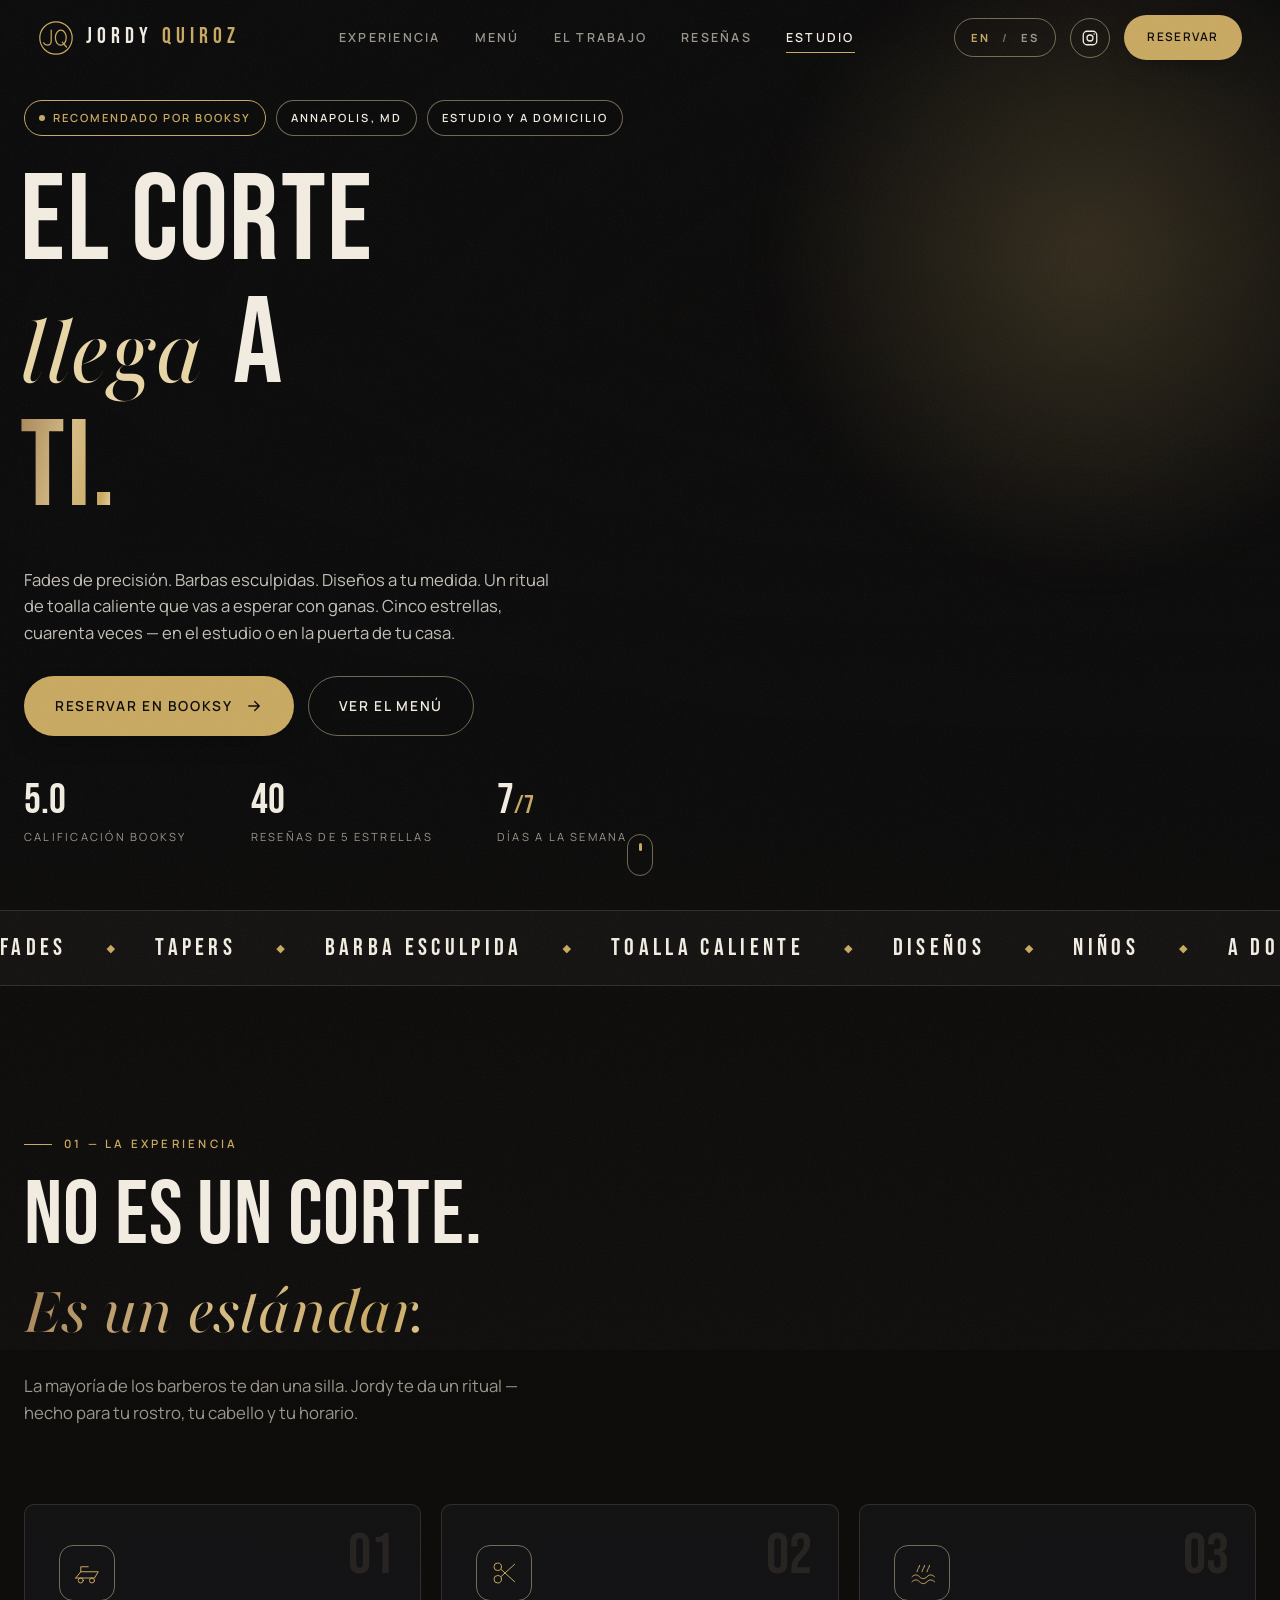
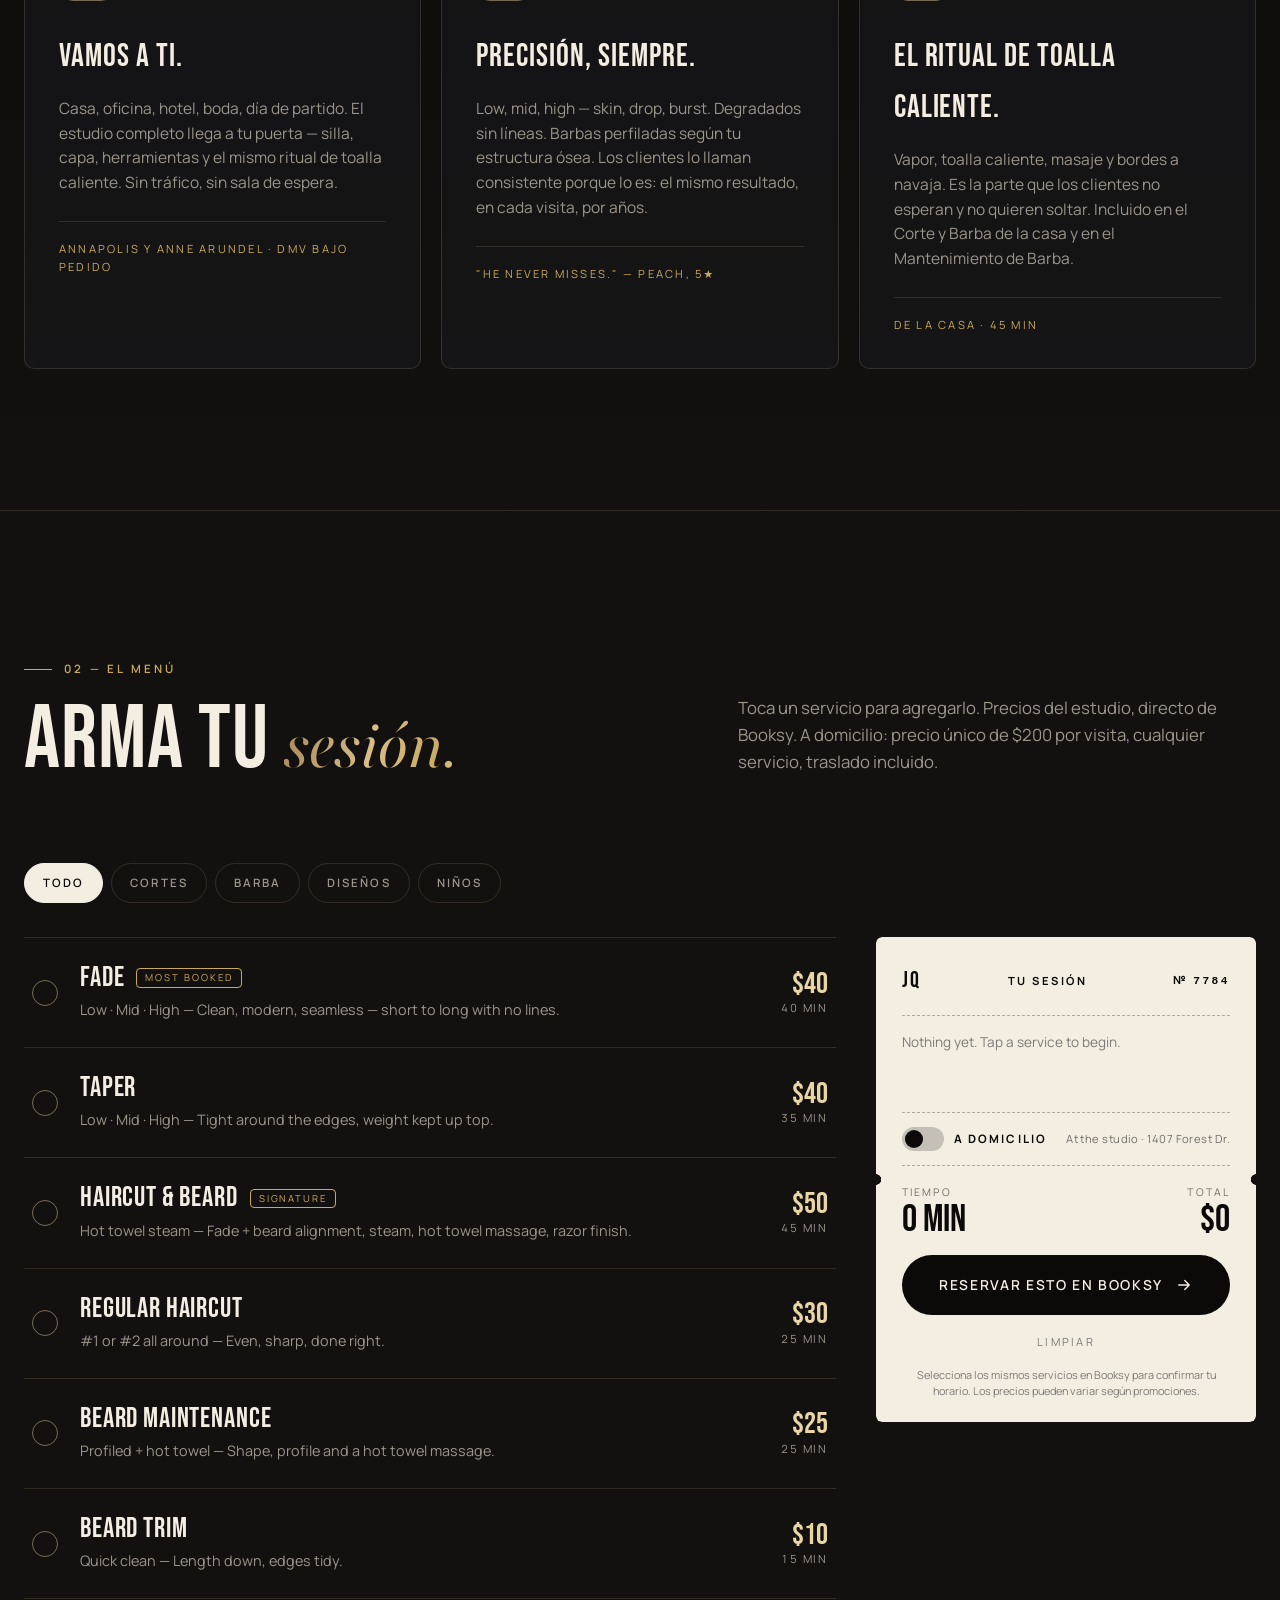
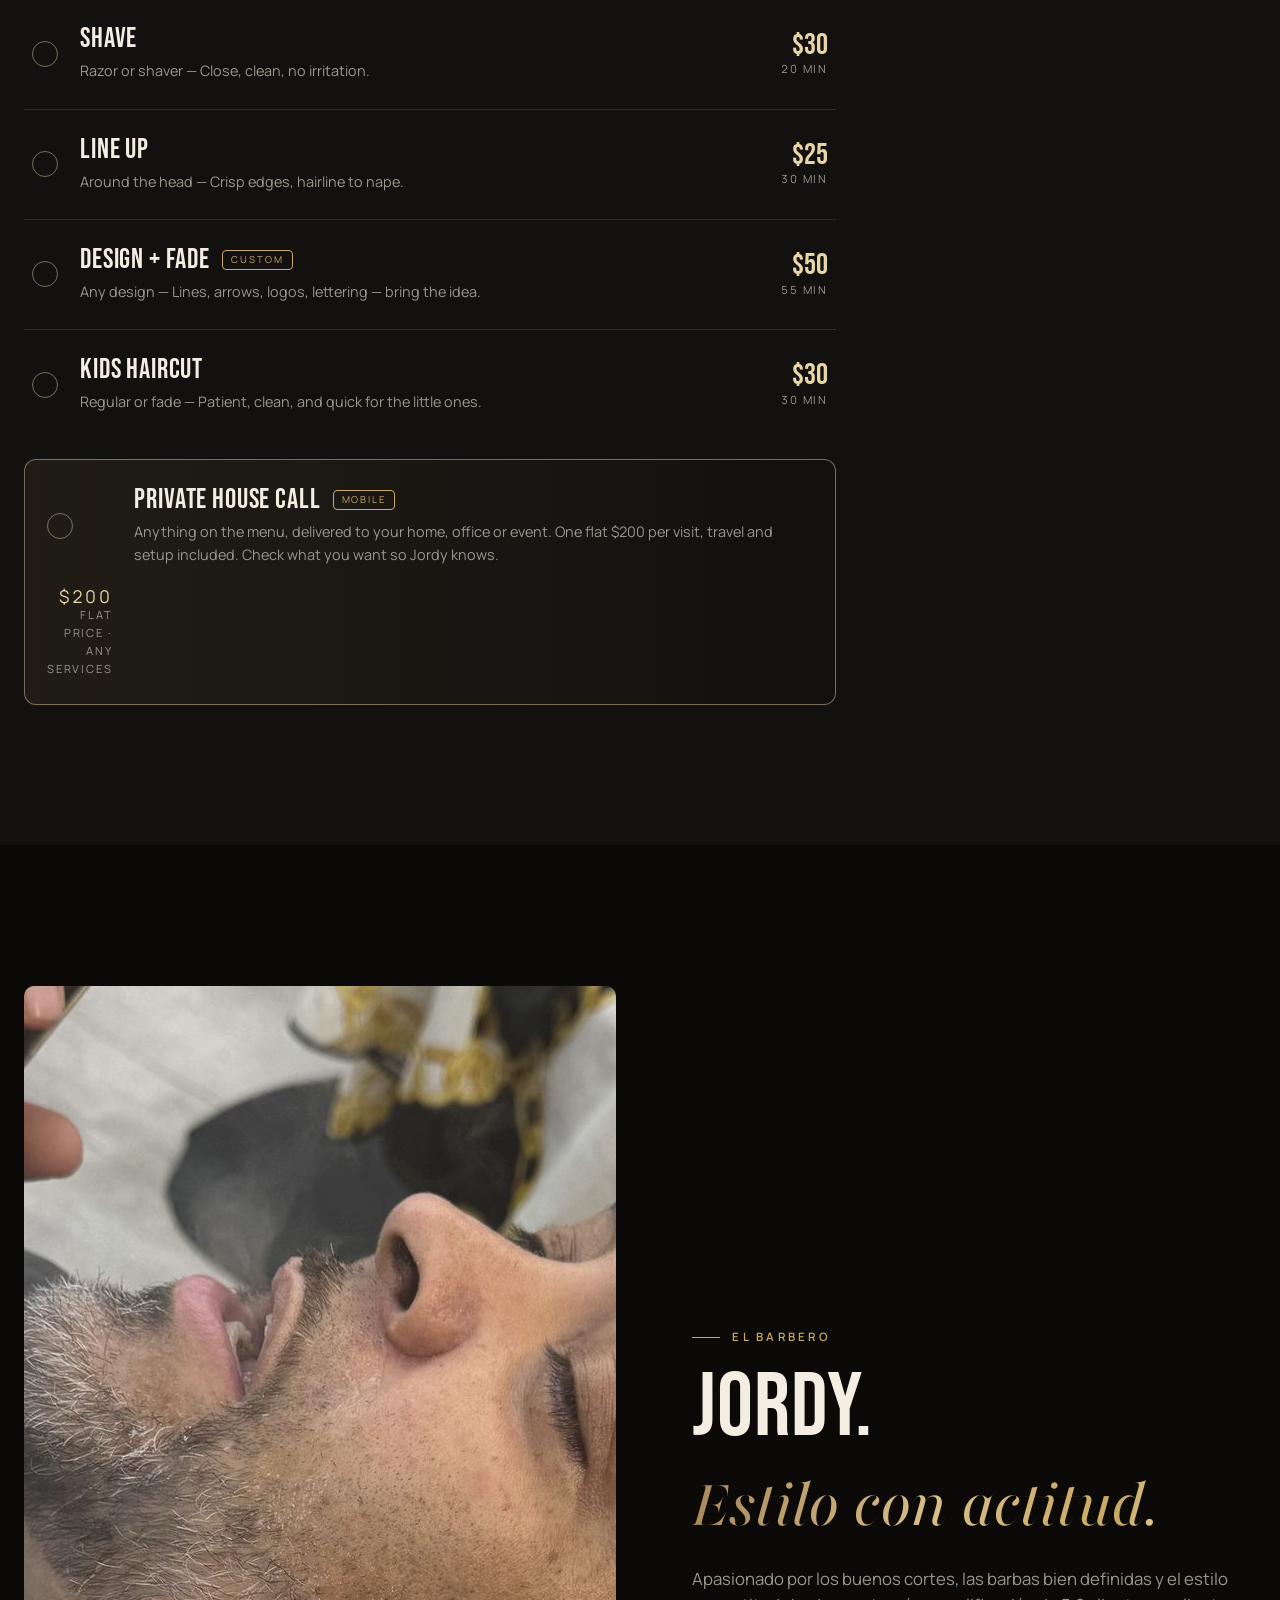
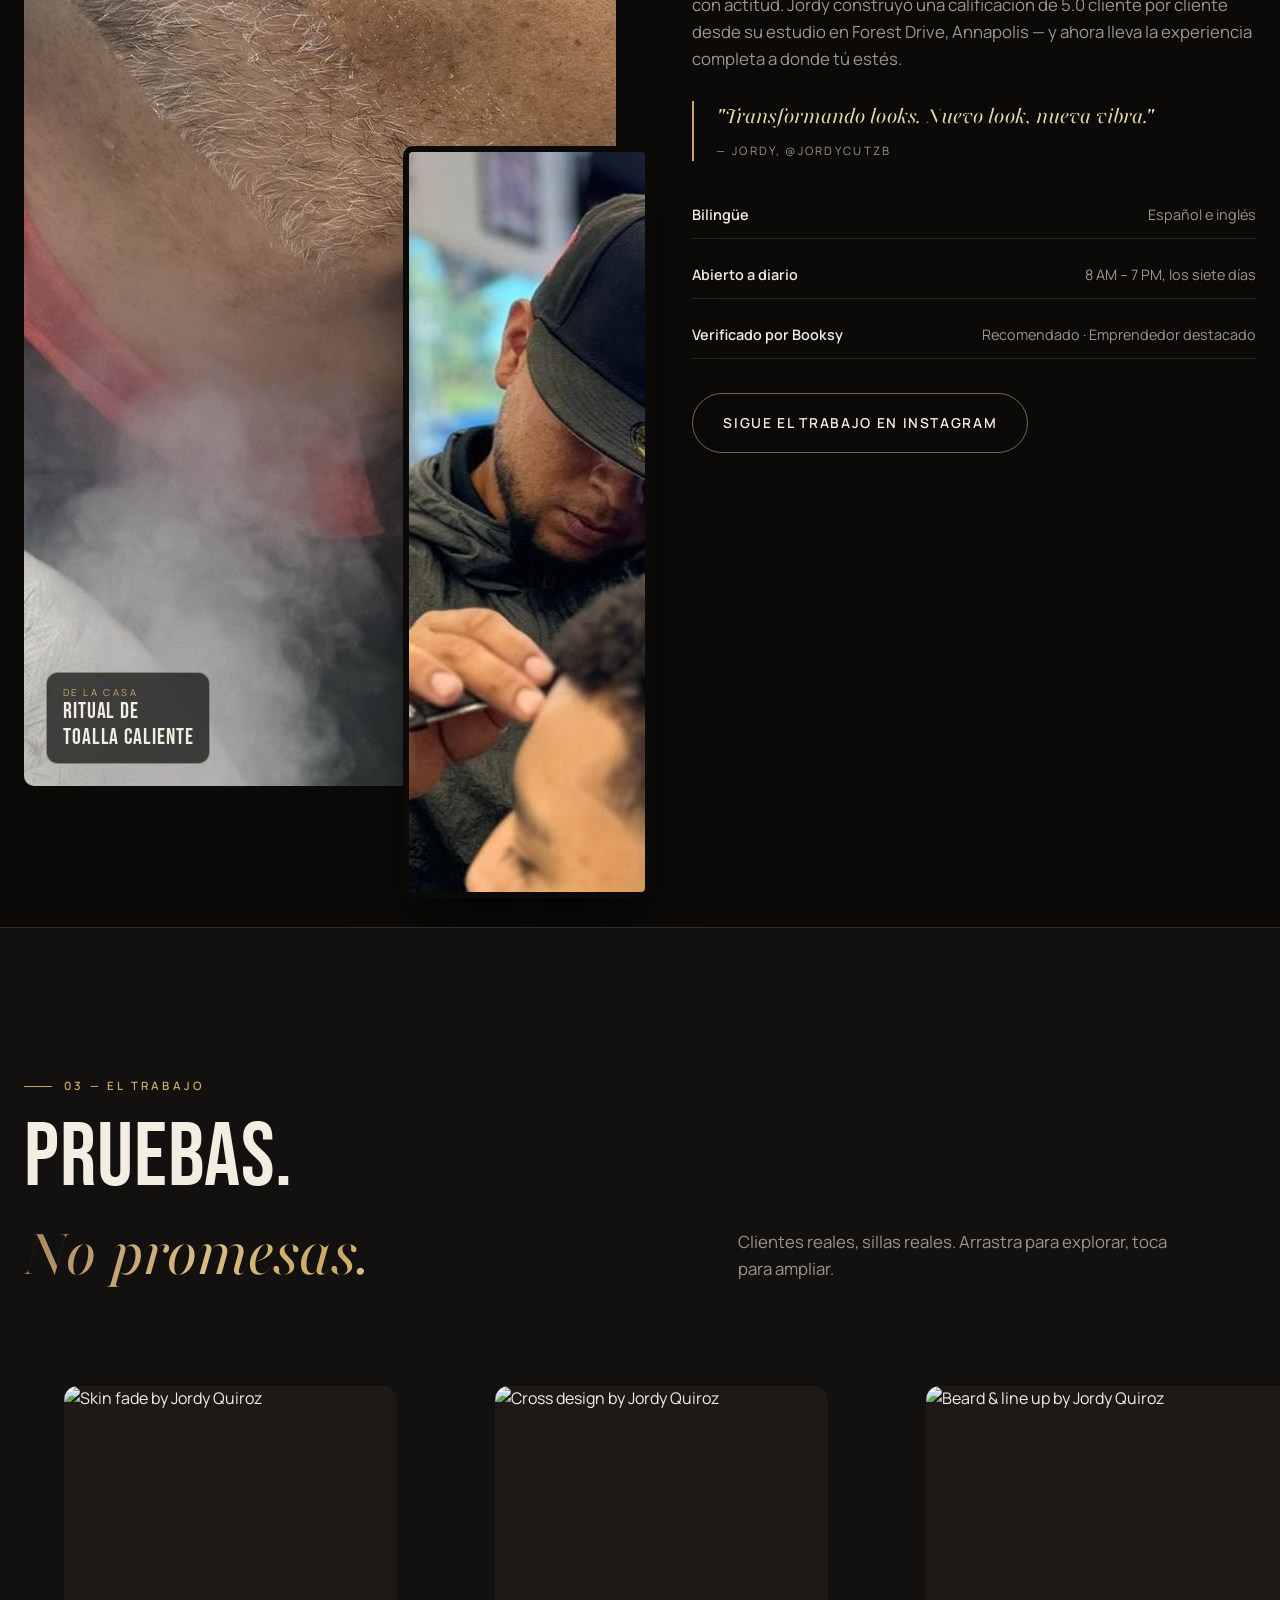
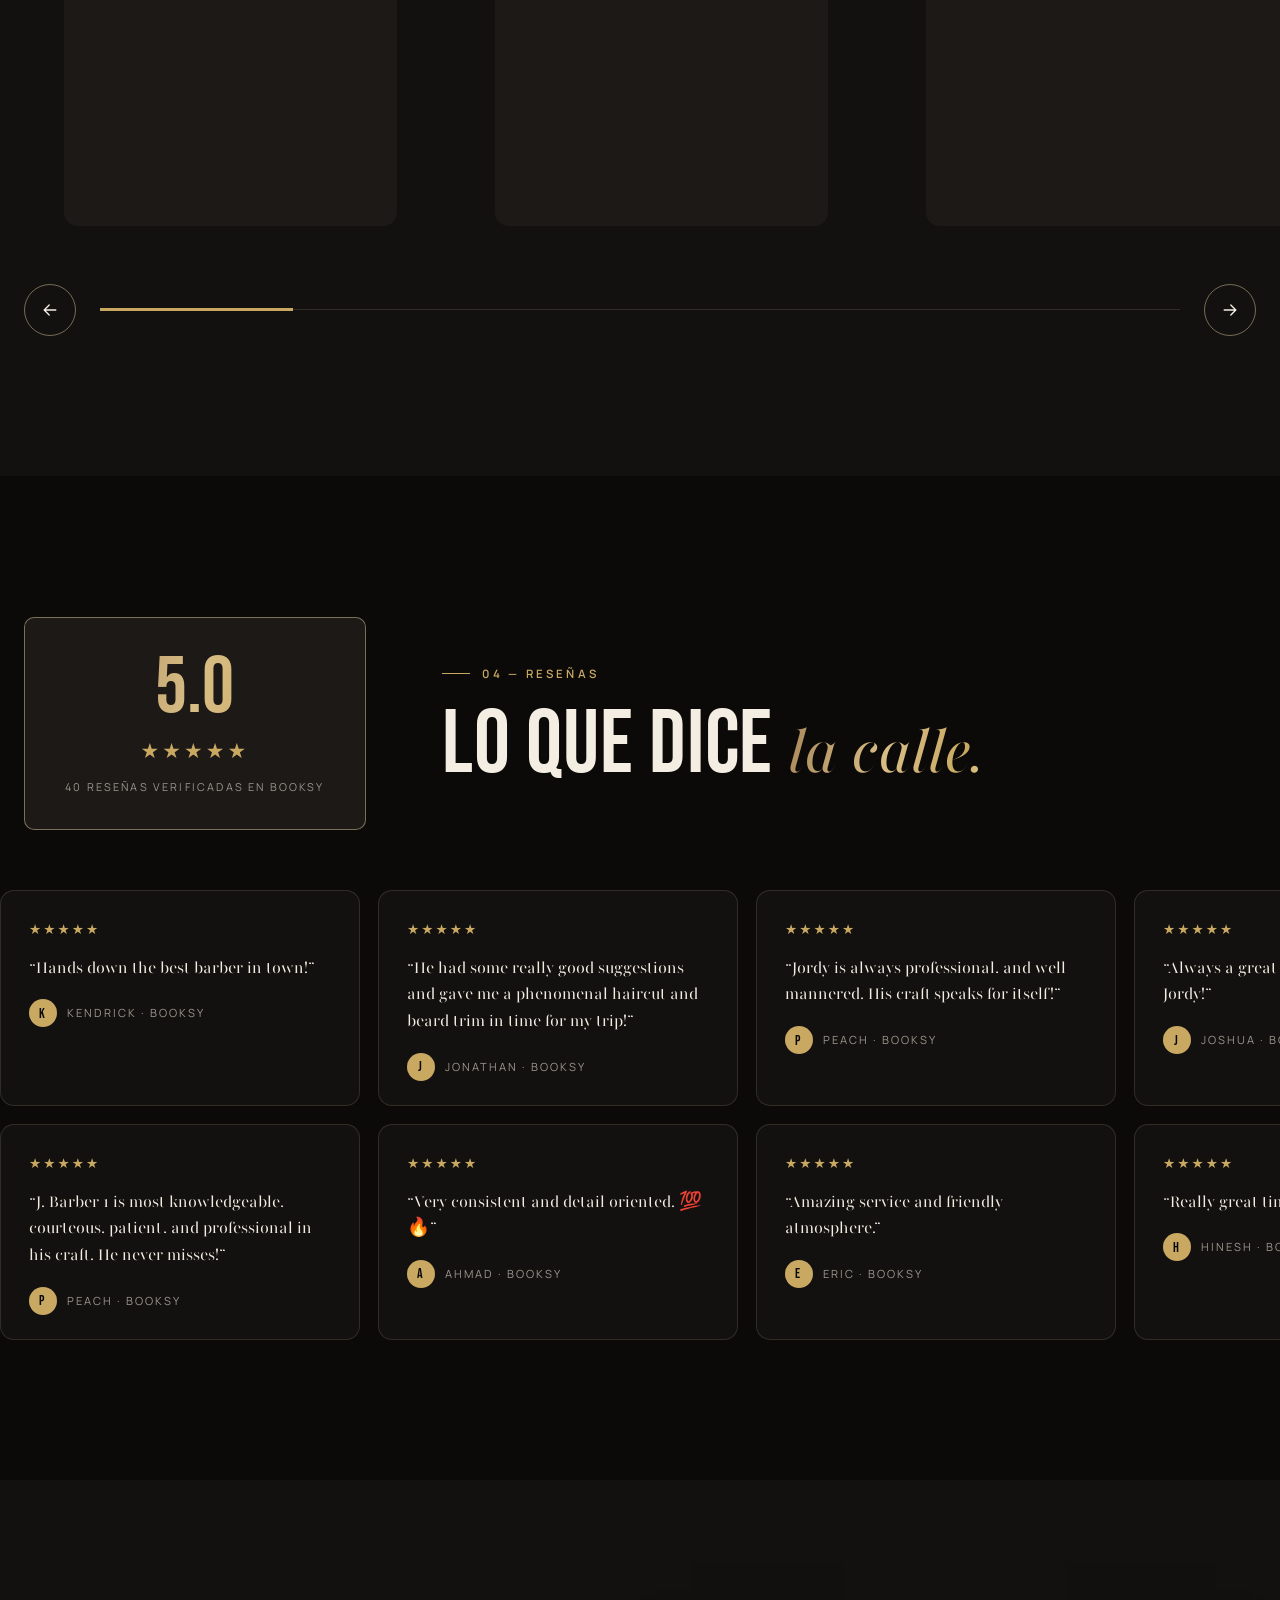
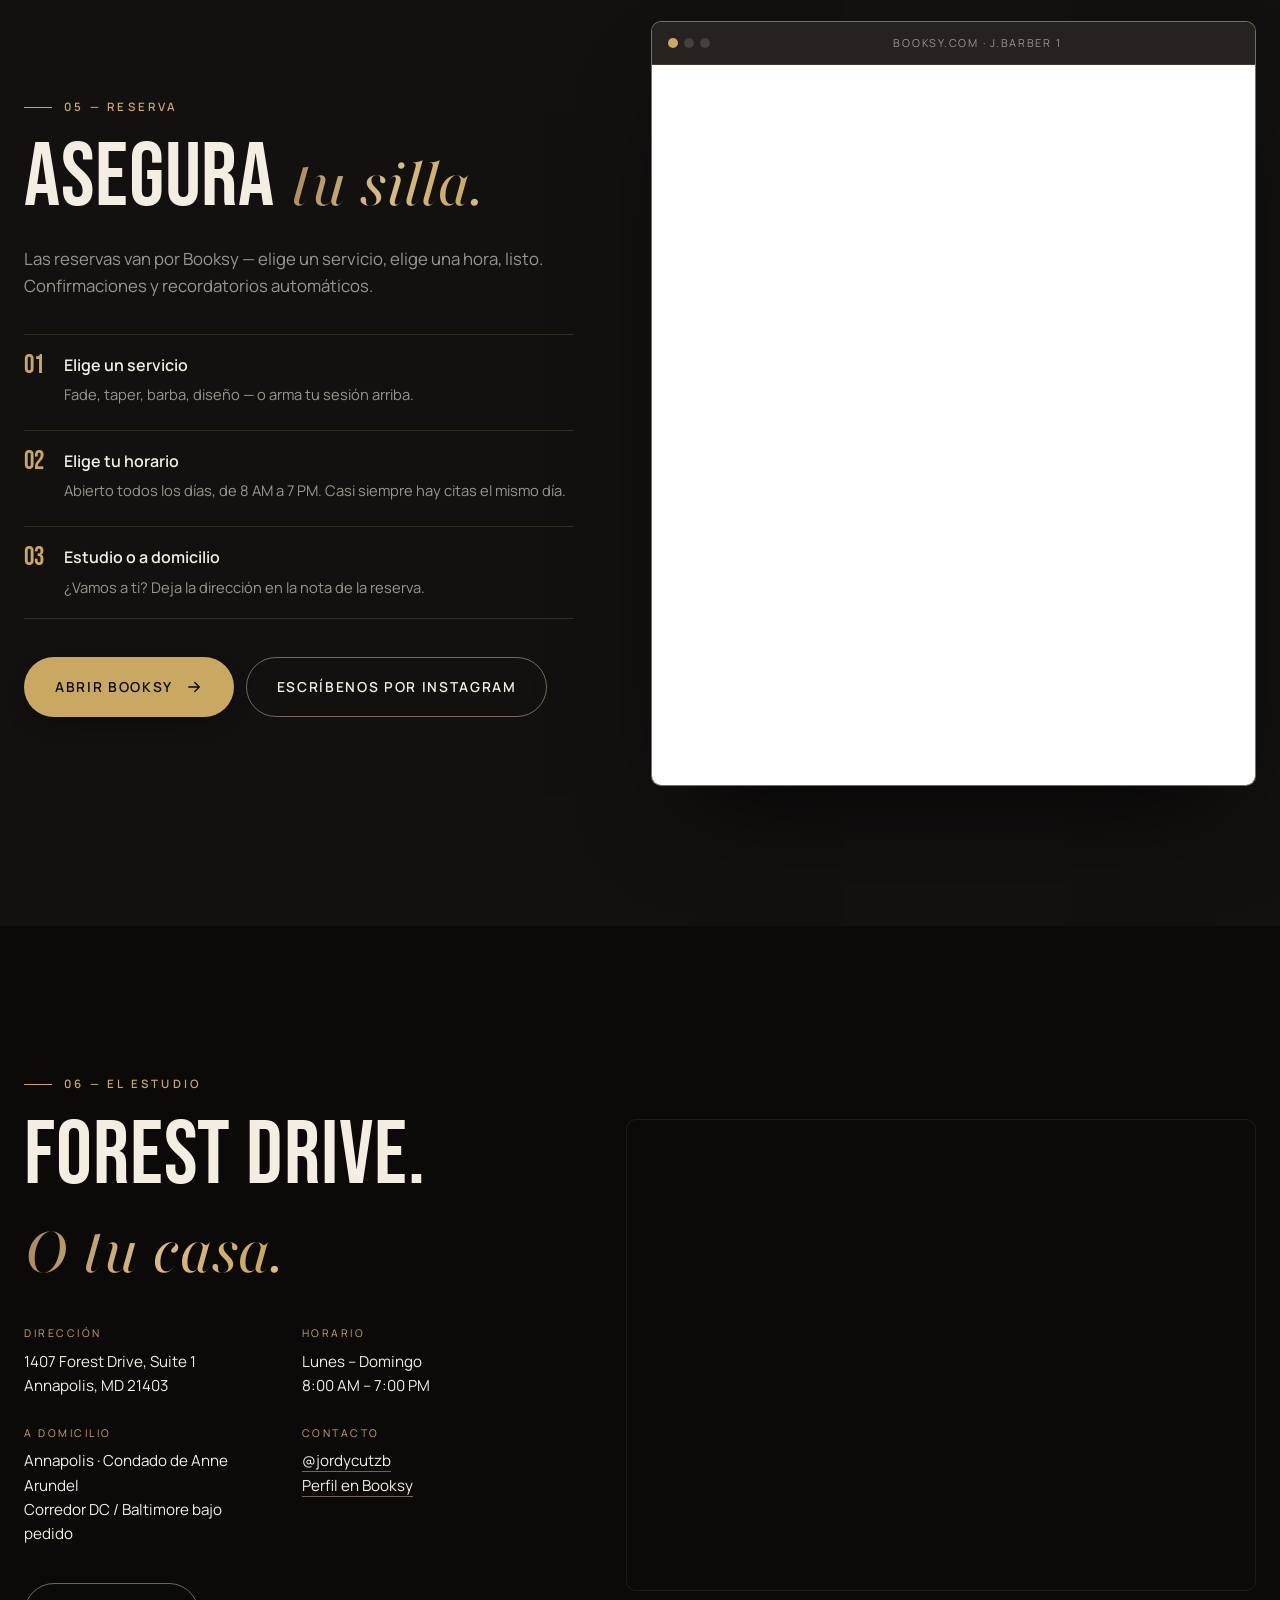
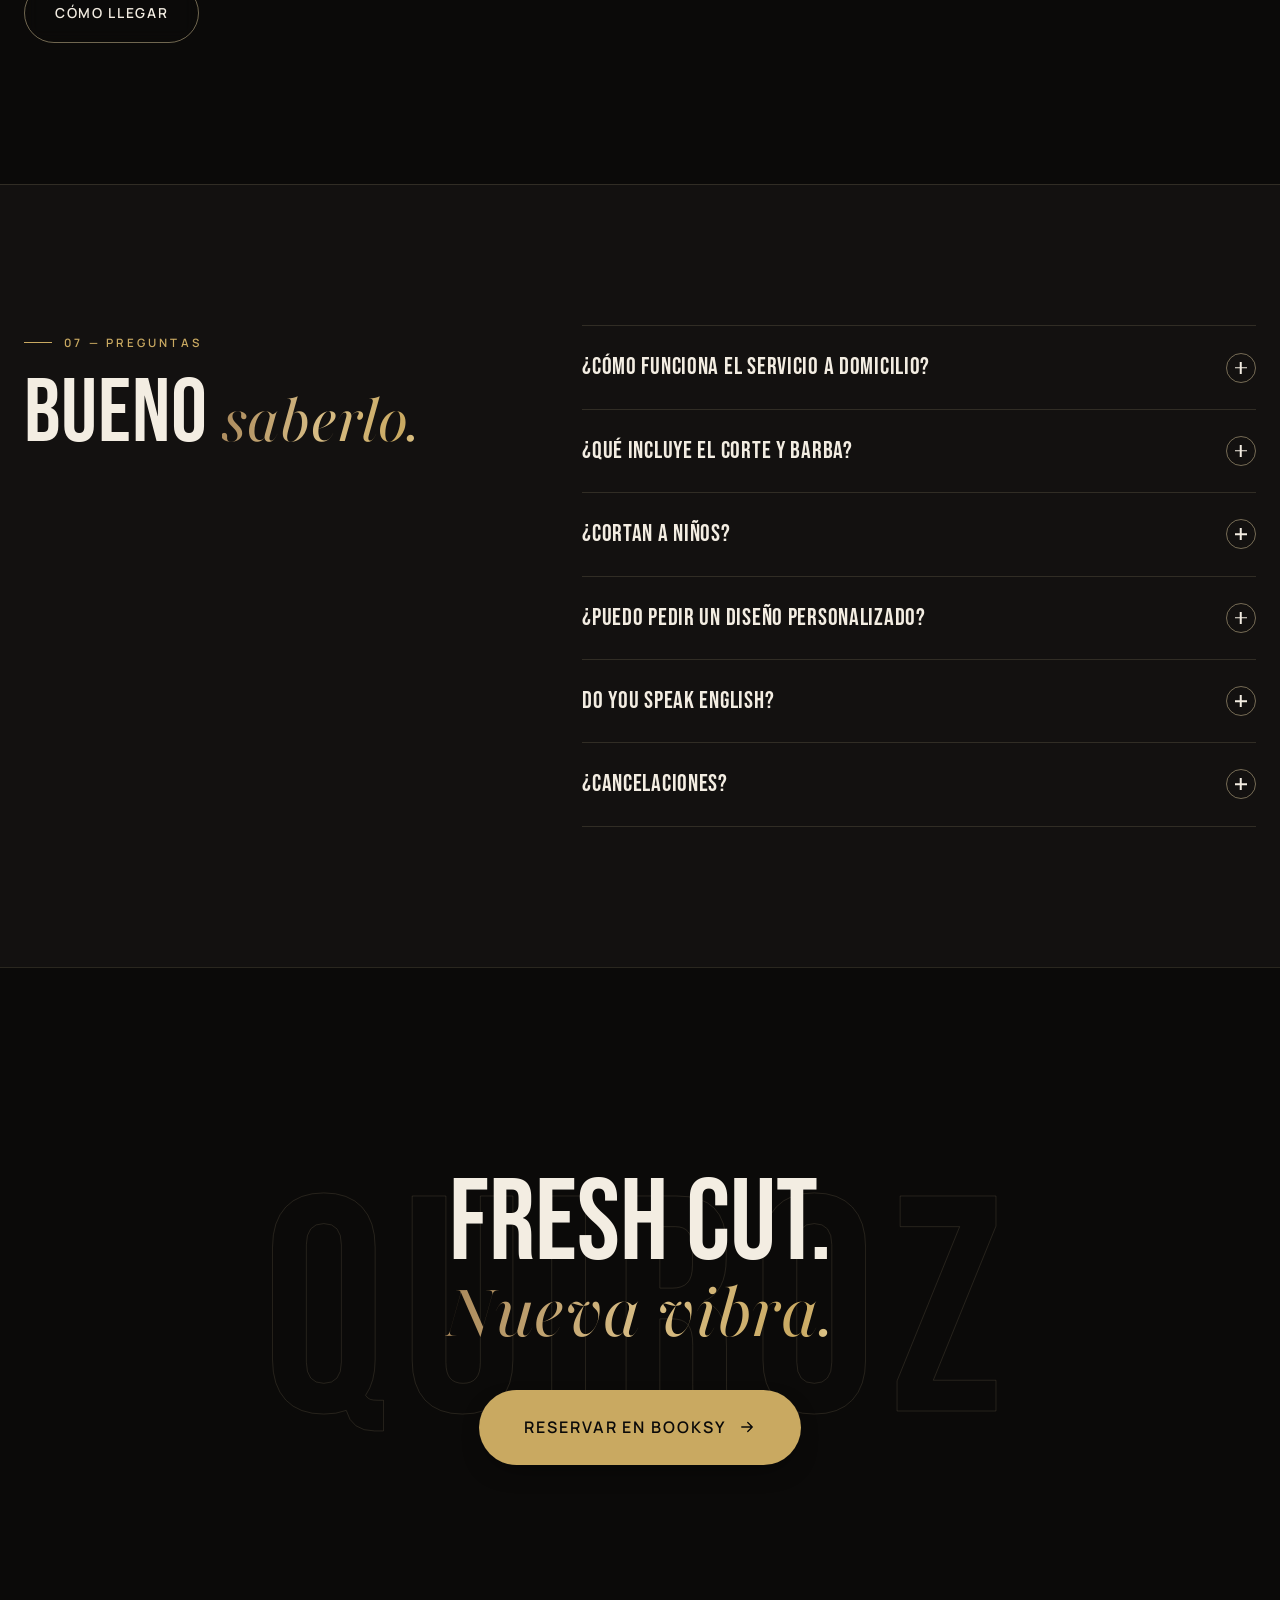
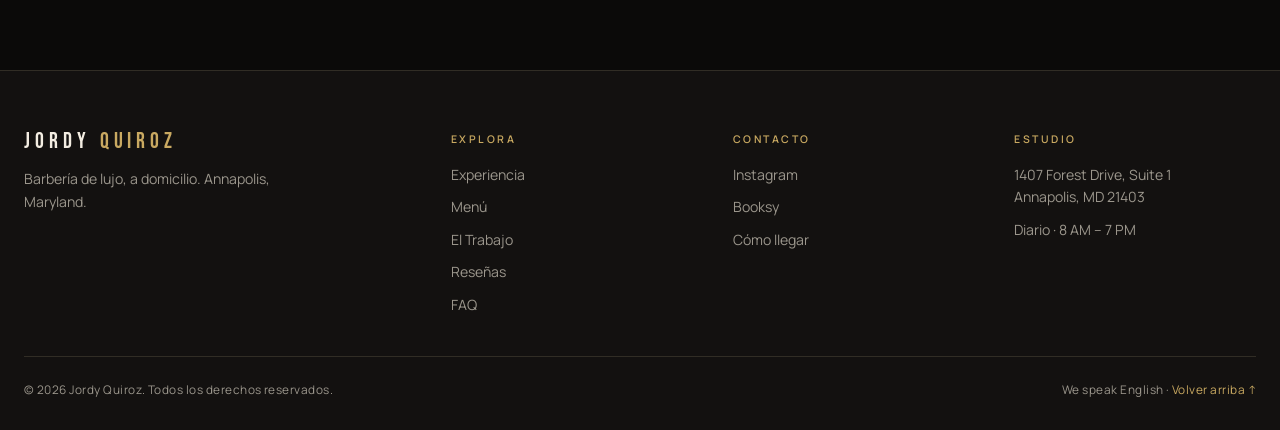
==== commit 59eb5e55: "Point the site at jordyquiroz.com Adds the CNAME file GitHub Pages reads for a custom domain and mov" ====
--- a/es/index.html
+++ b/es/index.html
@@ -6,17 +6,17 @@
   <title>Barbero a Domicilio en Annapolis, MD | Jordy Quiroz</title>
   <meta name="description" content="Barbero de lujo a domicilio en Annapolis, MD. Fades de precisión, barba esculpida y toalla caliente en tu casa, oficina o en el estudio de Forest Drive.">
   <meta name="theme-color" content="#0a0a0b">
-  <link rel="canonical" href="https://thejohncarter-ai.github.io/jordycutz-site/es/">
-  <link rel="alternate" hreflang="en-US" href="https://thejohncarter-ai.github.io/jordycutz-site/">
-  <link rel="alternate" hreflang="es-US" href="https://thejohncarter-ai.github.io/jordycutz-site/es/">
-  <link rel="alternate" hreflang="x-default" href="https://thejohncarter-ai.github.io/jordycutz-site/">
+  <link rel="canonical" href="https://jordyquiroz.com/es/">
+  <link rel="alternate" hreflang="en-US" href="https://jordyquiroz.com/">
+  <link rel="alternate" hreflang="es-US" href="https://jordyquiroz.com/es/">
+  <link rel="alternate" hreflang="x-default" href="https://jordyquiroz.com/">
 
   <!-- Open Graph / Social -->
   <meta property="og:type" content="website">
   <meta property="og:title" content="Jordy Quiroz — Luxury Mobile Barber · Annapolis">
   <meta property="og:description" content="Precision fades, sculpted beards, custom designs. 5.0 stars on Booksy. The cut comes to you.">
-  <meta property="og:image" content="https://thejohncarter-ai.github.io/jordycutz-site/assets/og.jpg">
-  <meta property="og:url" content="https://thejohncarter-ai.github.io/jordycutz-site/es/">
+  <meta property="og:image" content="https://jordyquiroz.com/assets/og.jpg">
+  <meta property="og:url" content="https://jordyquiroz.com/es/">
   <meta property="og:locale" content="es_US">
   <meta property="og:locale:alternate" content="en_US">
   <meta name="twitter:card" content="summary_large_image">
@@ -39,17 +39,17 @@
         "BarberShop",
         "HealthAndBeautyBusiness"
       ],
-      "@id": "https://thejohncarter-ai.github.io/jordycutz-site/#barbershop",
+      "@id": "https://jordyquiroz.com/#barbershop",
       "name": "Jordy Quiroz",
       "alternateName": ["Jordy Cutz", "J.Barber 1"],
       "description": "Luxury barbering in Annapolis, Maryland. Precision fades, sculpted beards, custom designs and a hot-towel ritual — in the studio on Forest Drive or delivered to your door as a private house call.",
-      "url": "https://thejohncarter-ai.github.io/jordycutz-site/es/",
+      "url": "https://jordyquiroz.com/es/",
       "inLanguage": "es-US",
       "image": [
-        "https://thejohncarter-ai.github.io/jordycutz-site/assets/og.jpg",
-        "https://thejohncarter-ai.github.io/jordycutz-site/assets/img/work/fade-moody.jpg"
+        "https://jordyquiroz.com/assets/og.jpg",
+        "https://jordyquiroz.com/assets/img/work/fade-moody.jpg"
       ],
-      "logo": "https://thejohncarter-ai.github.io/jordycutz-site/assets/apple-touch-icon.png",
+      "logo": "https://jordyquiroz.com/assets/apple-touch-icon.png",
       "priceRange": "$$",
       "currenciesAccepted": "USD",
       "knowsLanguage": [
@@ -157,7 +157,7 @@
             "description": "Low, mid or high fade — clean, modern, seamless.",
             "serviceType": "Barbering",
             "provider": {
-              "@id": "https://thejohncarter-ai.github.io/jordycutz-site/#barbershop"
+              "@id": "https://jordyquiroz.com/#barbershop"
             },
             "areaServed": {
               "@type": "AdministrativeArea",
@@ -177,7 +177,7 @@
             "description": "Tight around the edges, weight kept up top.",
             "serviceType": "Barbering",
             "provider": {
-              "@id": "https://thejohncarter-ai.github.io/jordycutz-site/#barbershop"
+              "@id": "https://jordyquiroz.com/#barbershop"
             },
             "areaServed": {
               "@type": "AdministrativeArea",
@@ -197,7 +197,7 @@
             "description": "Fade plus beard alignment, steam, hot towel massage and a razor finish.",
             "serviceType": "Barbering",
             "provider": {
-              "@id": "https://thejohncarter-ai.github.io/jordycutz-site/#barbershop"
+              "@id": "https://jordyquiroz.com/#barbershop"
             },
             "areaServed": {
               "@type": "AdministrativeArea",
@@ -217,7 +217,7 @@
             "description": "Even, sharp, done right.",
             "serviceType": "Barbering",
             "provider": {
-              "@id": "https://thejohncarter-ai.github.io/jordycutz-site/#barbershop"
+              "@id": "https://jordyquiroz.com/#barbershop"
             },
             "areaServed": {
               "@type": "AdministrativeArea",
@@ -237,7 +237,7 @@
             "description": "Shape, profile and a hot towel massage.",
             "serviceType": "Barbering",
             "provider": {
-              "@id": "https://thejohncarter-ai.github.io/jordycutz-site/#barbershop"
+              "@id": "https://jordyquiroz.com/#barbershop"
             },
             "areaServed": {
               "@type": "AdministrativeArea",
@@ -257,7 +257,7 @@
             "description": "Length down, edges tidy.",
             "serviceType": "Barbering",
             "provider": {
-              "@id": "https://thejohncarter-ai.github.io/jordycutz-site/#barbershop"
+              "@id": "https://jordyquiroz.com/#barbershop"
             },
             "areaServed": {
               "@type": "AdministrativeArea",
@@ -277,7 +277,7 @@
             "description": "Close, clean, no irritation.",
             "serviceType": "Barbering",
             "provider": {
-              "@id": "https://thejohncarter-ai.github.io/jordycutz-site/#barbershop"
+              "@id": "https://jordyquiroz.com/#barbershop"
             },
             "areaServed": {
               "@type": "AdministrativeArea",
@@ -297,7 +297,7 @@
             "description": "Crisp edges, hairline to nape.",
             "serviceType": "Barbering",
             "provider": {
-              "@id": "https://thejohncarter-ai.github.io/jordycutz-site/#barbershop"
+              "@id": "https://jordyquiroz.com/#barbershop"
             },
             "areaServed": {
               "@type": "AdministrativeArea",
@@ -317,7 +317,7 @@
             "description": "Lines, arrows, logos, lettering — custom hair design.",
             "serviceType": "Barbering",
             "provider": {
-              "@id": "https://thejohncarter-ai.github.io/jordycutz-site/#barbershop"
+              "@id": "https://jordyquiroz.com/#barbershop"
             },
             "areaServed": {
               "@type": "AdministrativeArea",
@@ -337,7 +337,7 @@
             "description": "Regular cuts and fades for kids.",
             "serviceType": "Barbering",
             "provider": {
-              "@id": "https://thejohncarter-ai.github.io/jordycutz-site/#barbershop"
+              "@id": "https://jordyquiroz.com/#barbershop"
             },
             "areaServed": {
               "@type": "AdministrativeArea",
@@ -357,7 +357,7 @@
             "description": "Any service delivered to your home, office or event. Travel and setup included.",
             "serviceType": "Barbering",
             "provider": {
-              "@id": "https://thejohncarter-ai.github.io/jordycutz-site/#barbershop"
+              "@id": "https://jordyquiroz.com/#barbershop"
             },
             "areaServed": {
               "@type": "AdministrativeArea",
@@ -369,20 +369,20 @@
     },
     {
       "@type": "WebSite",
-      "@id": "https://thejohncarter-ai.github.io/jordycutz-site/#website",
-      "url": "https://thejohncarter-ai.github.io/jordycutz-site/",
+      "@id": "https://jordyquiroz.com/#website",
+      "url": "https://jordyquiroz.com/",
       "name": "Jordy Quiroz",
       "inLanguage": [
         "en-US",
         "es-US"
       ],
       "publisher": {
-        "@id": "https://thejohncarter-ai.github.io/jordycutz-site/#barbershop"
+        "@id": "https://jordyquiroz.com/#barbershop"
       }
     },
     {
       "@type": "FAQPage",
-      "@id": "https://thejohncarter-ai.github.io/jordycutz-site/#faq",
+      "@id": "https://jordyquiroz.com/#faq",
       "mainEntity": [
         {
           "@type": "Question",
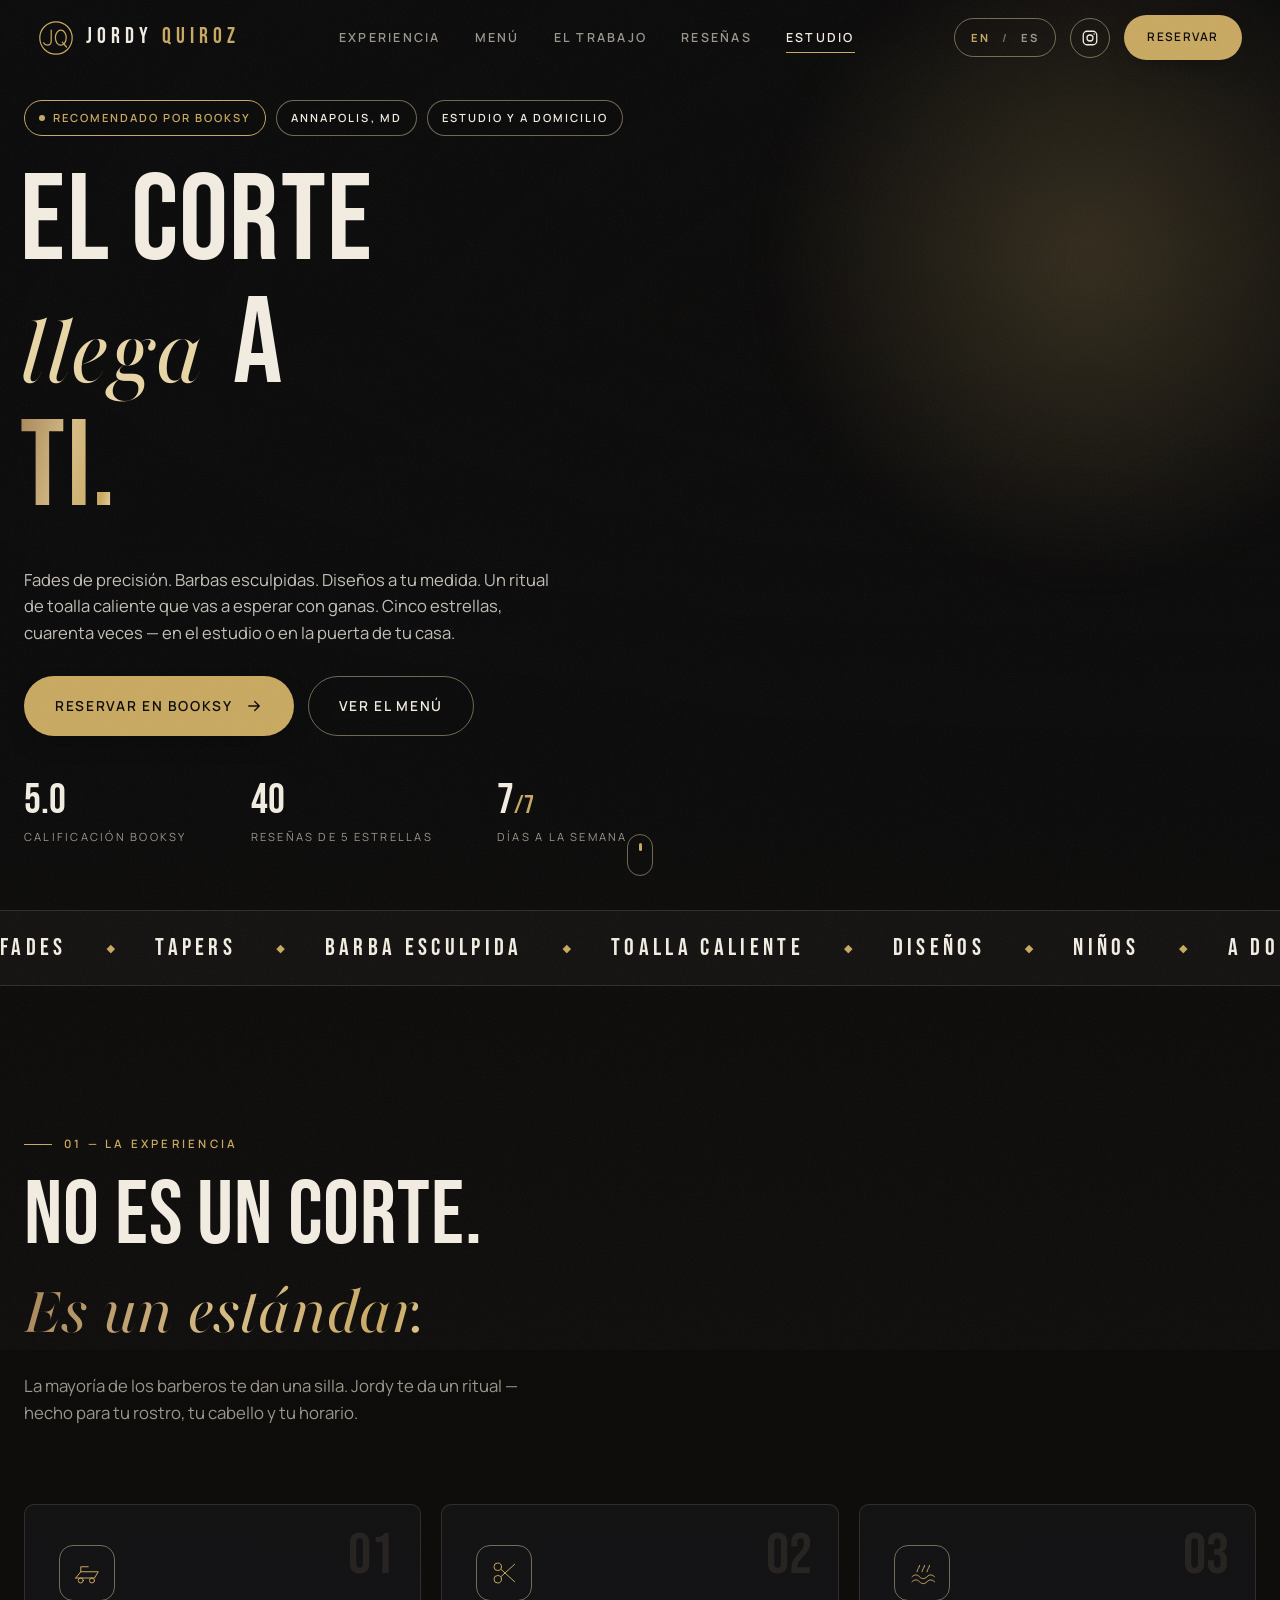
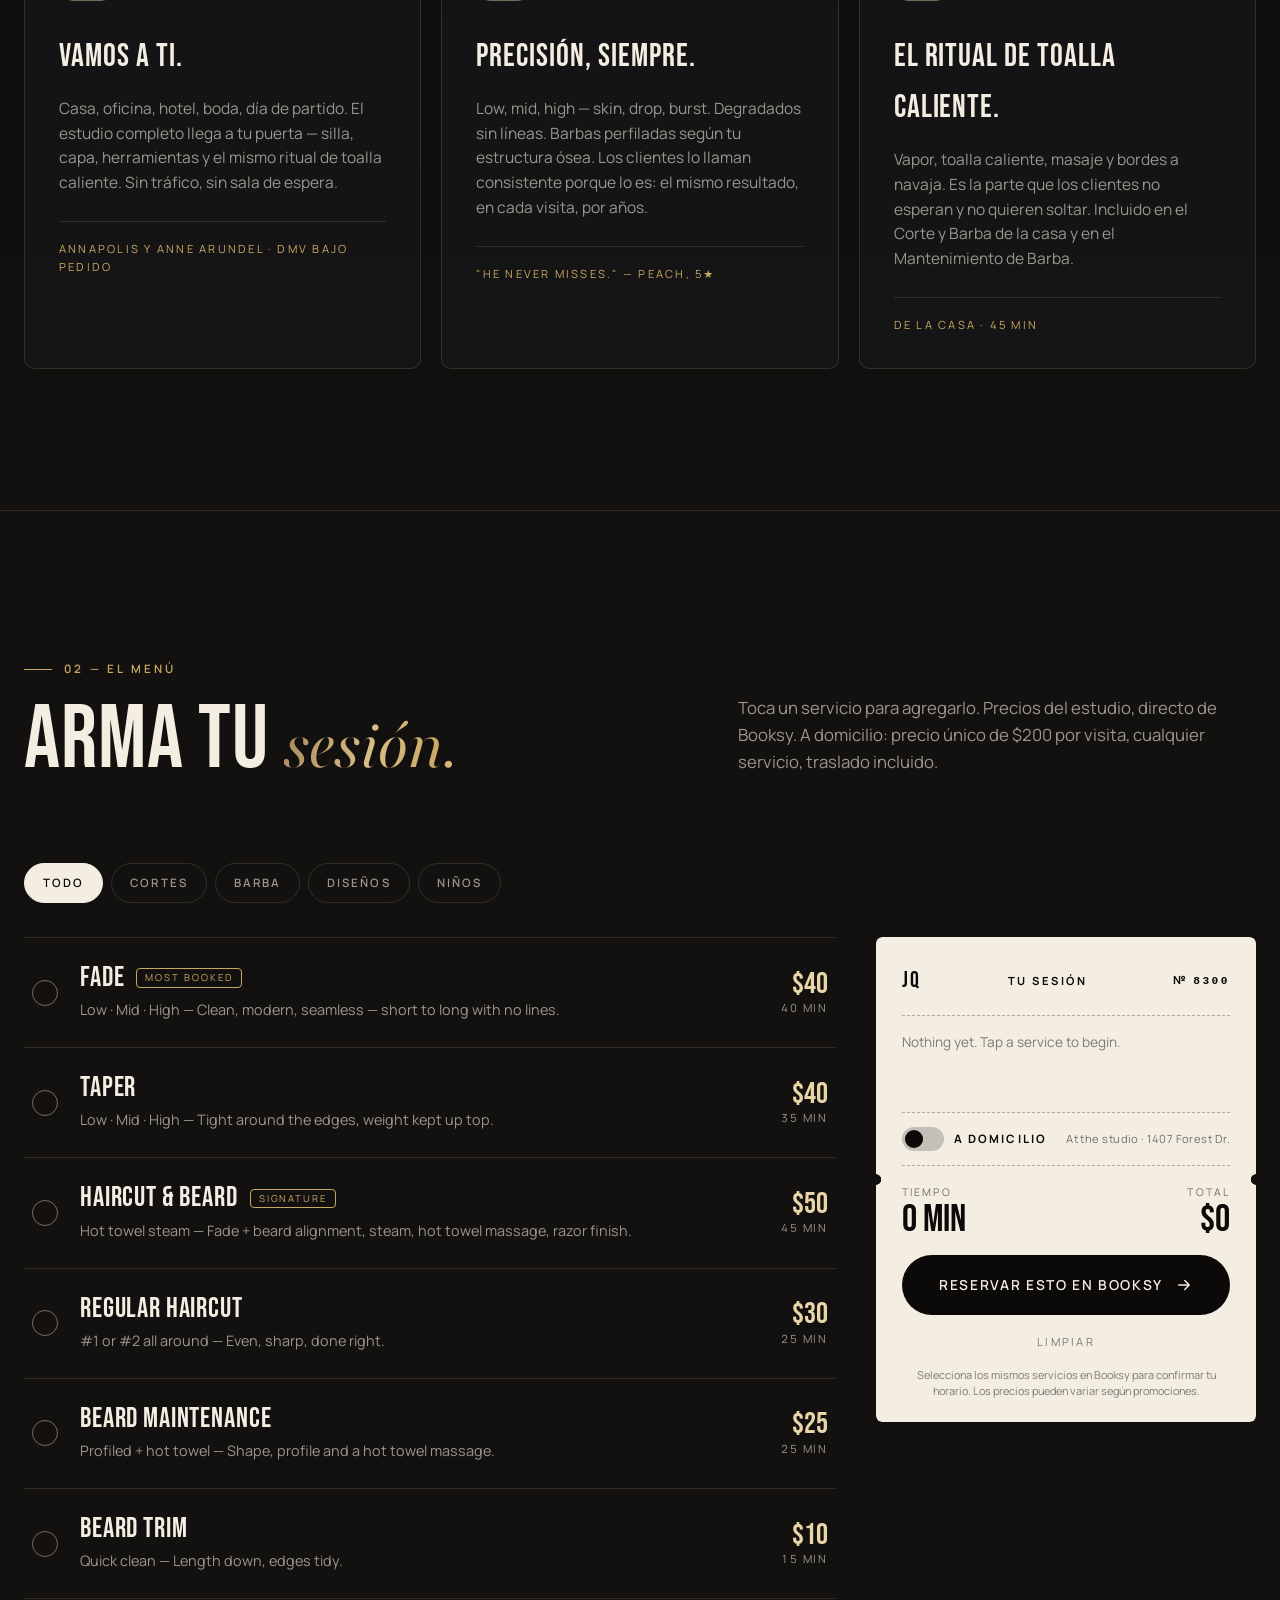
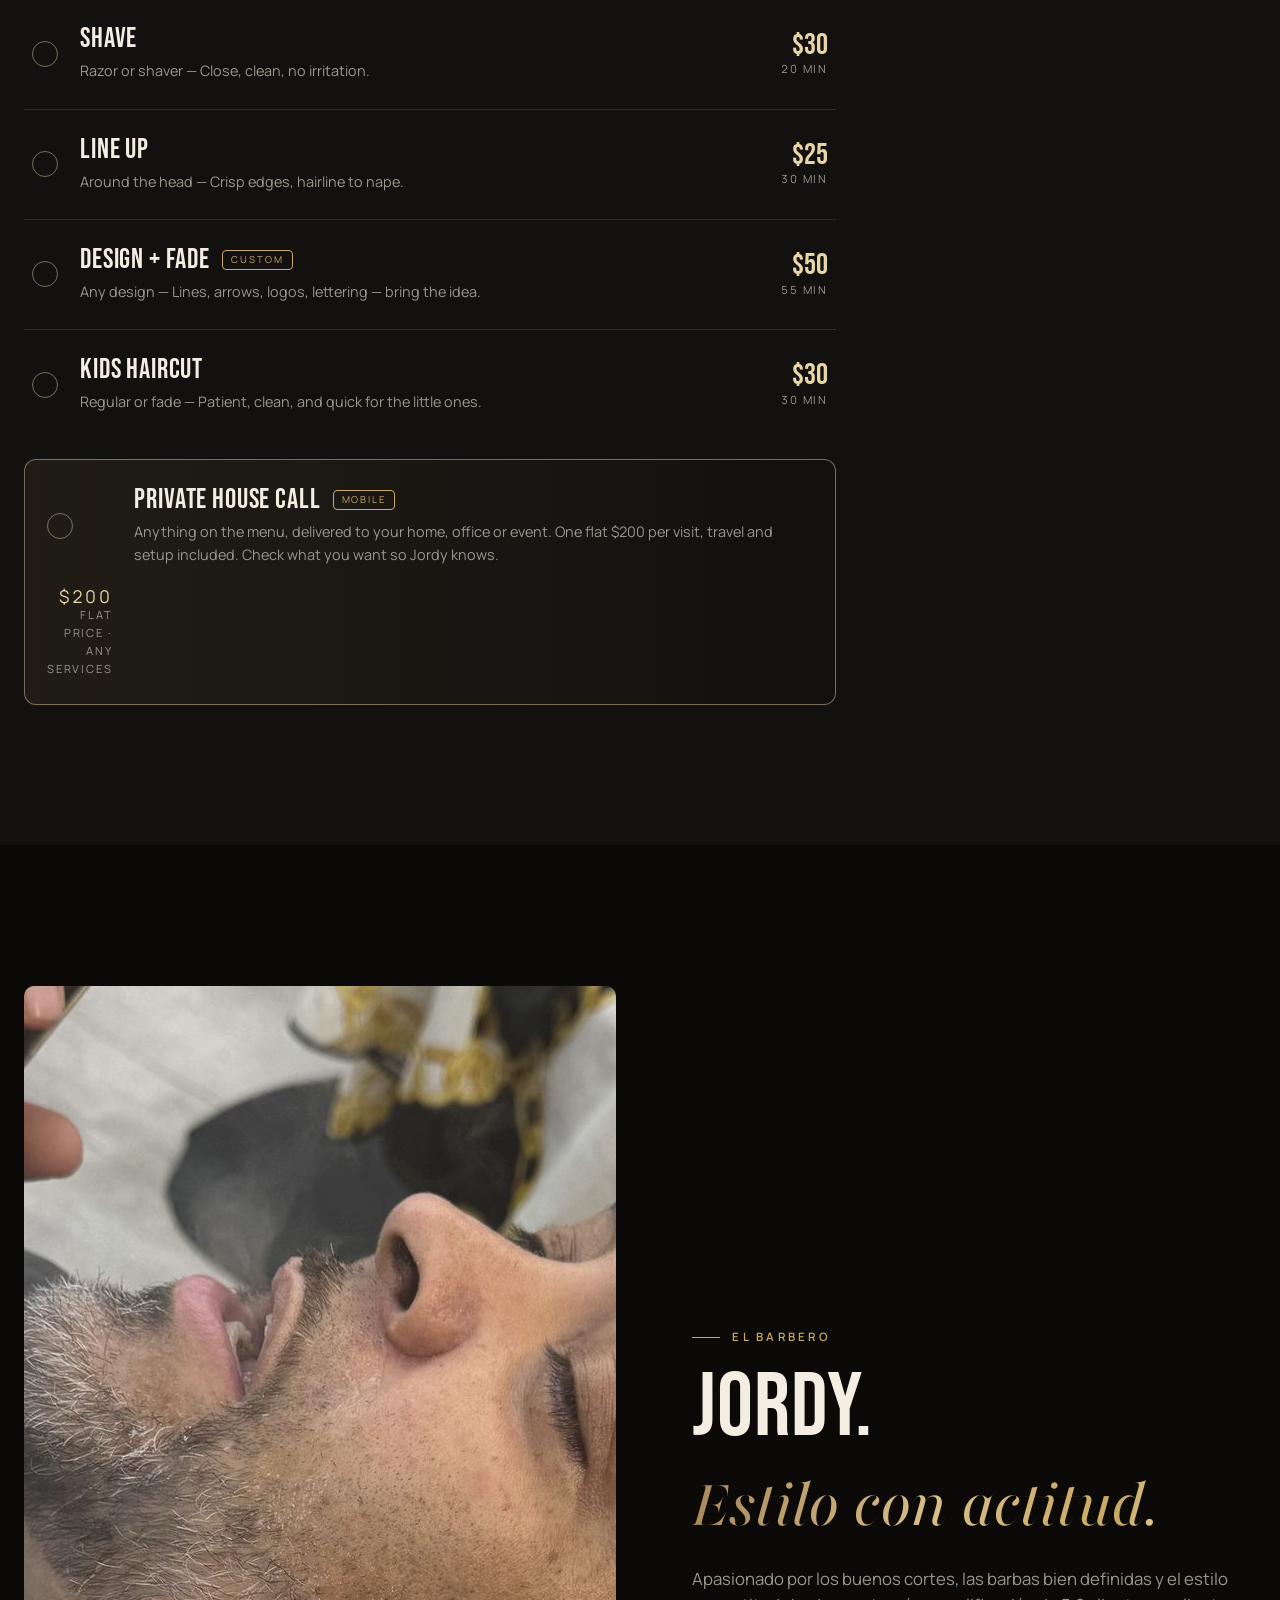
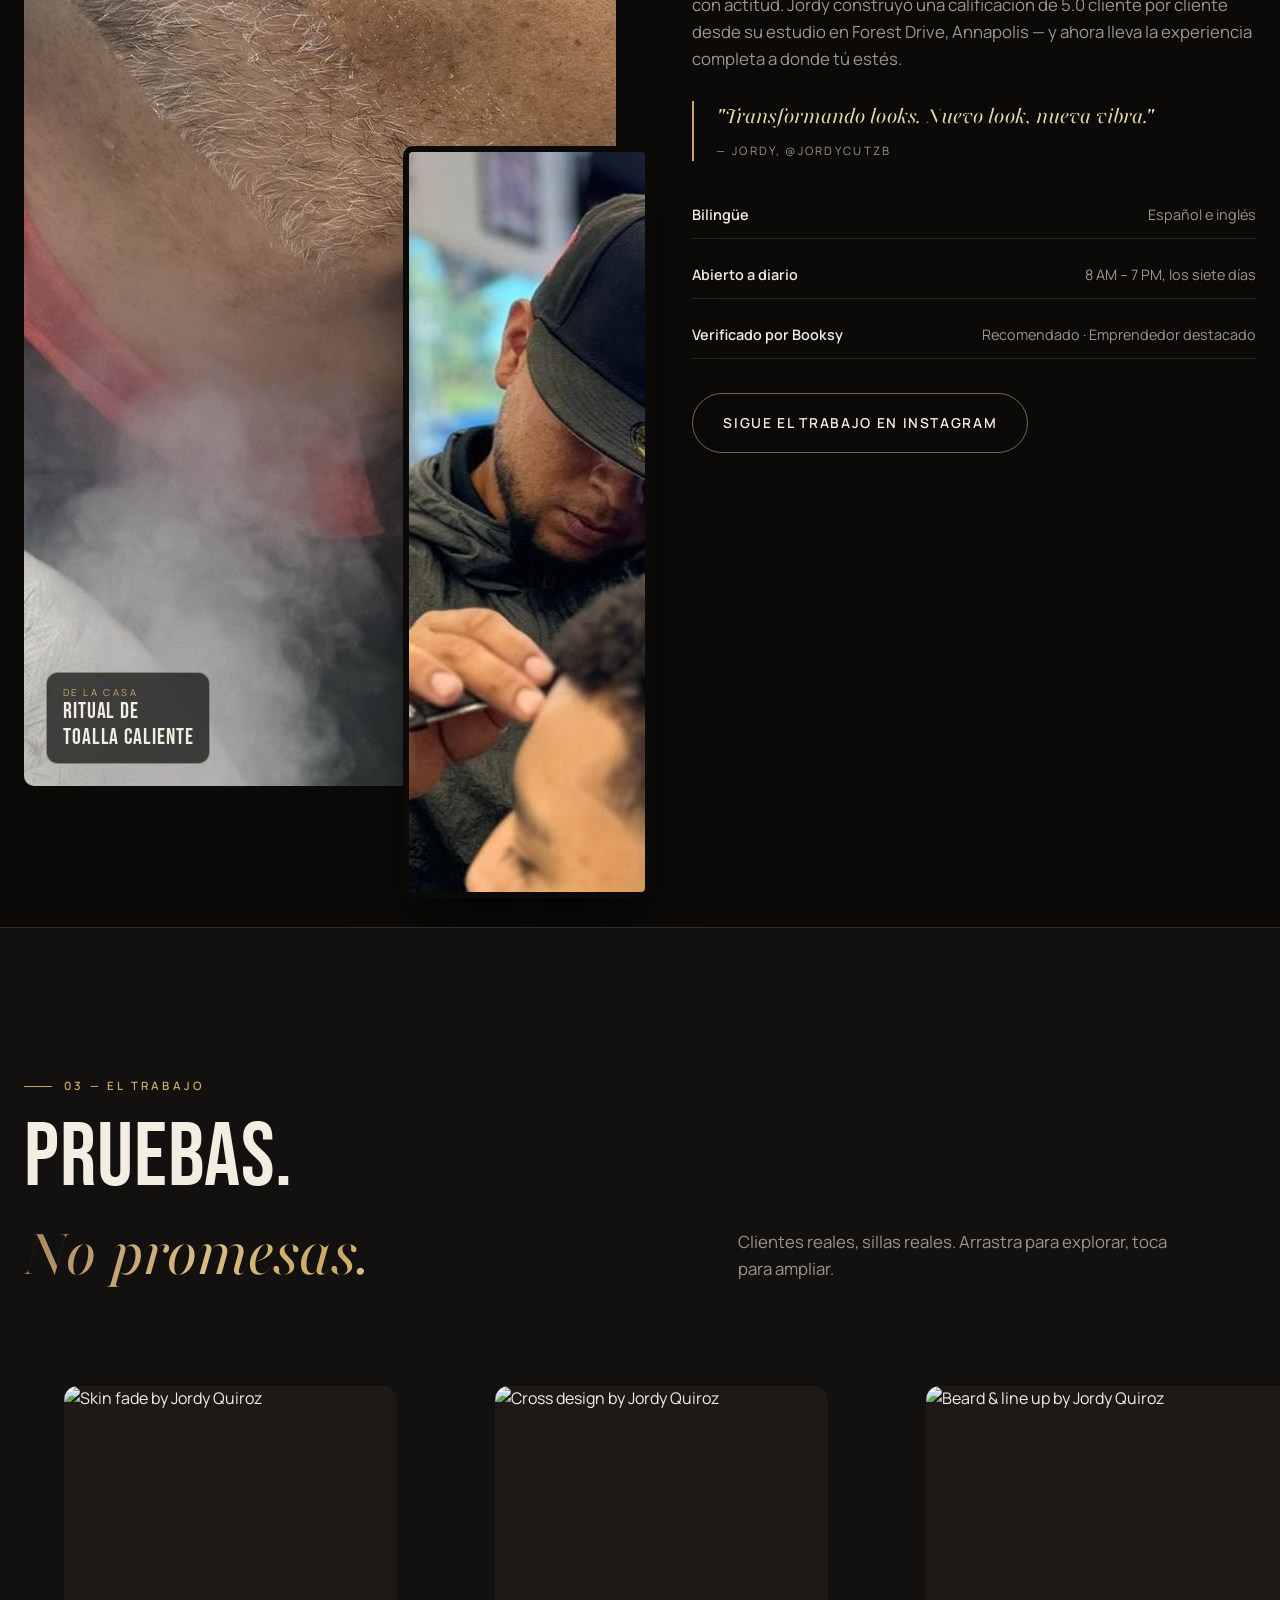
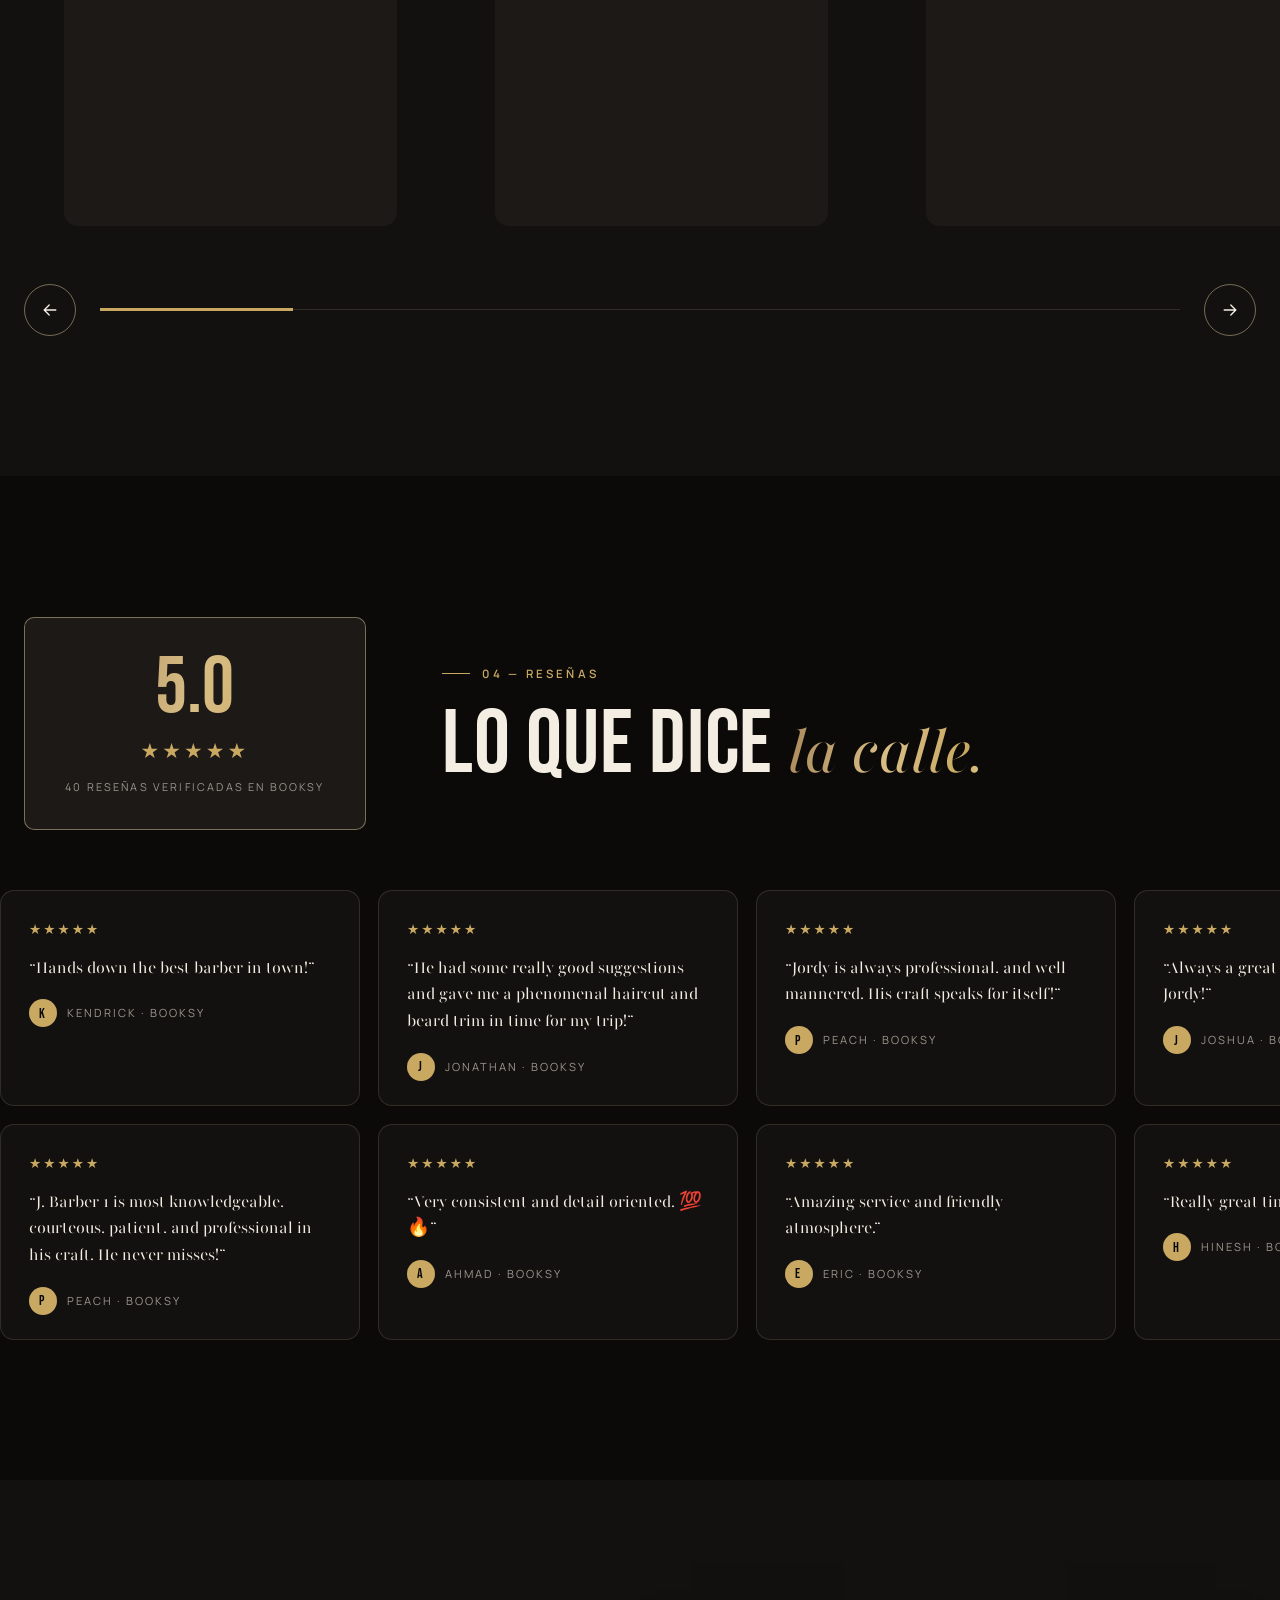
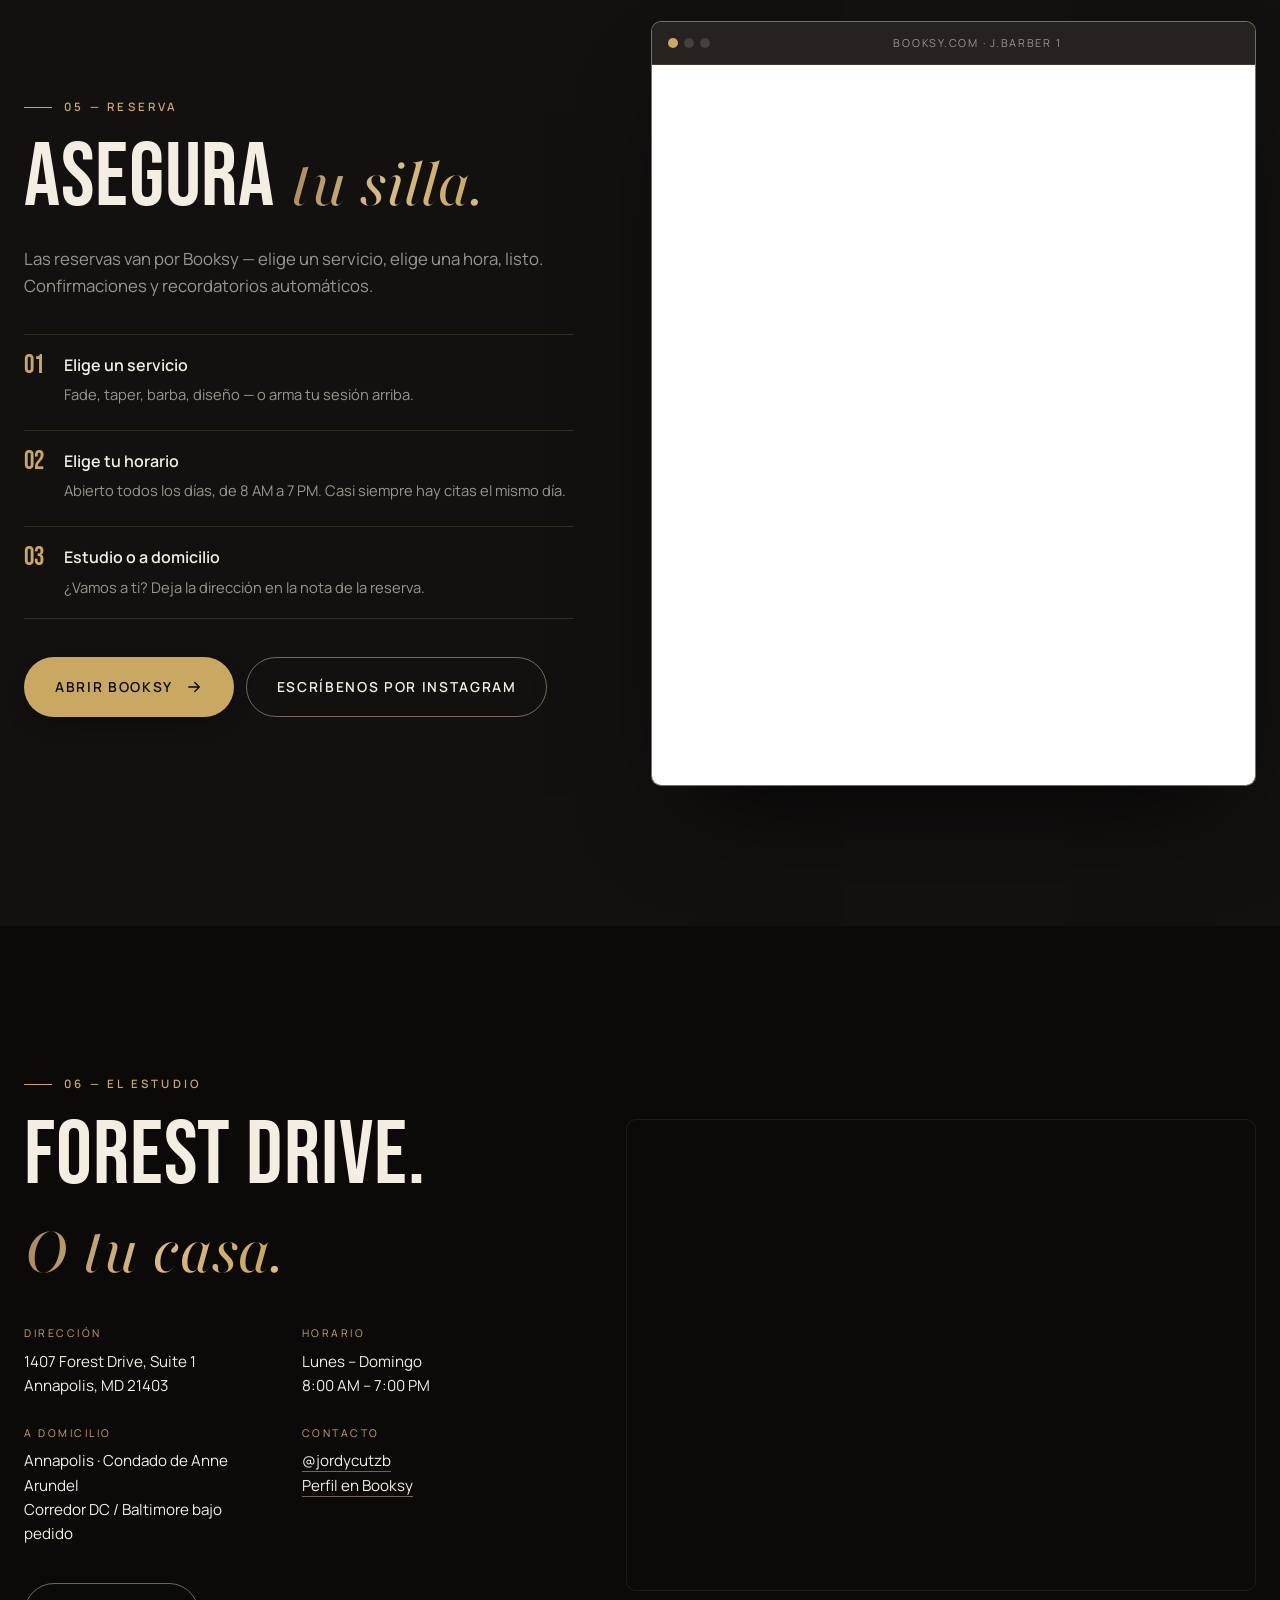
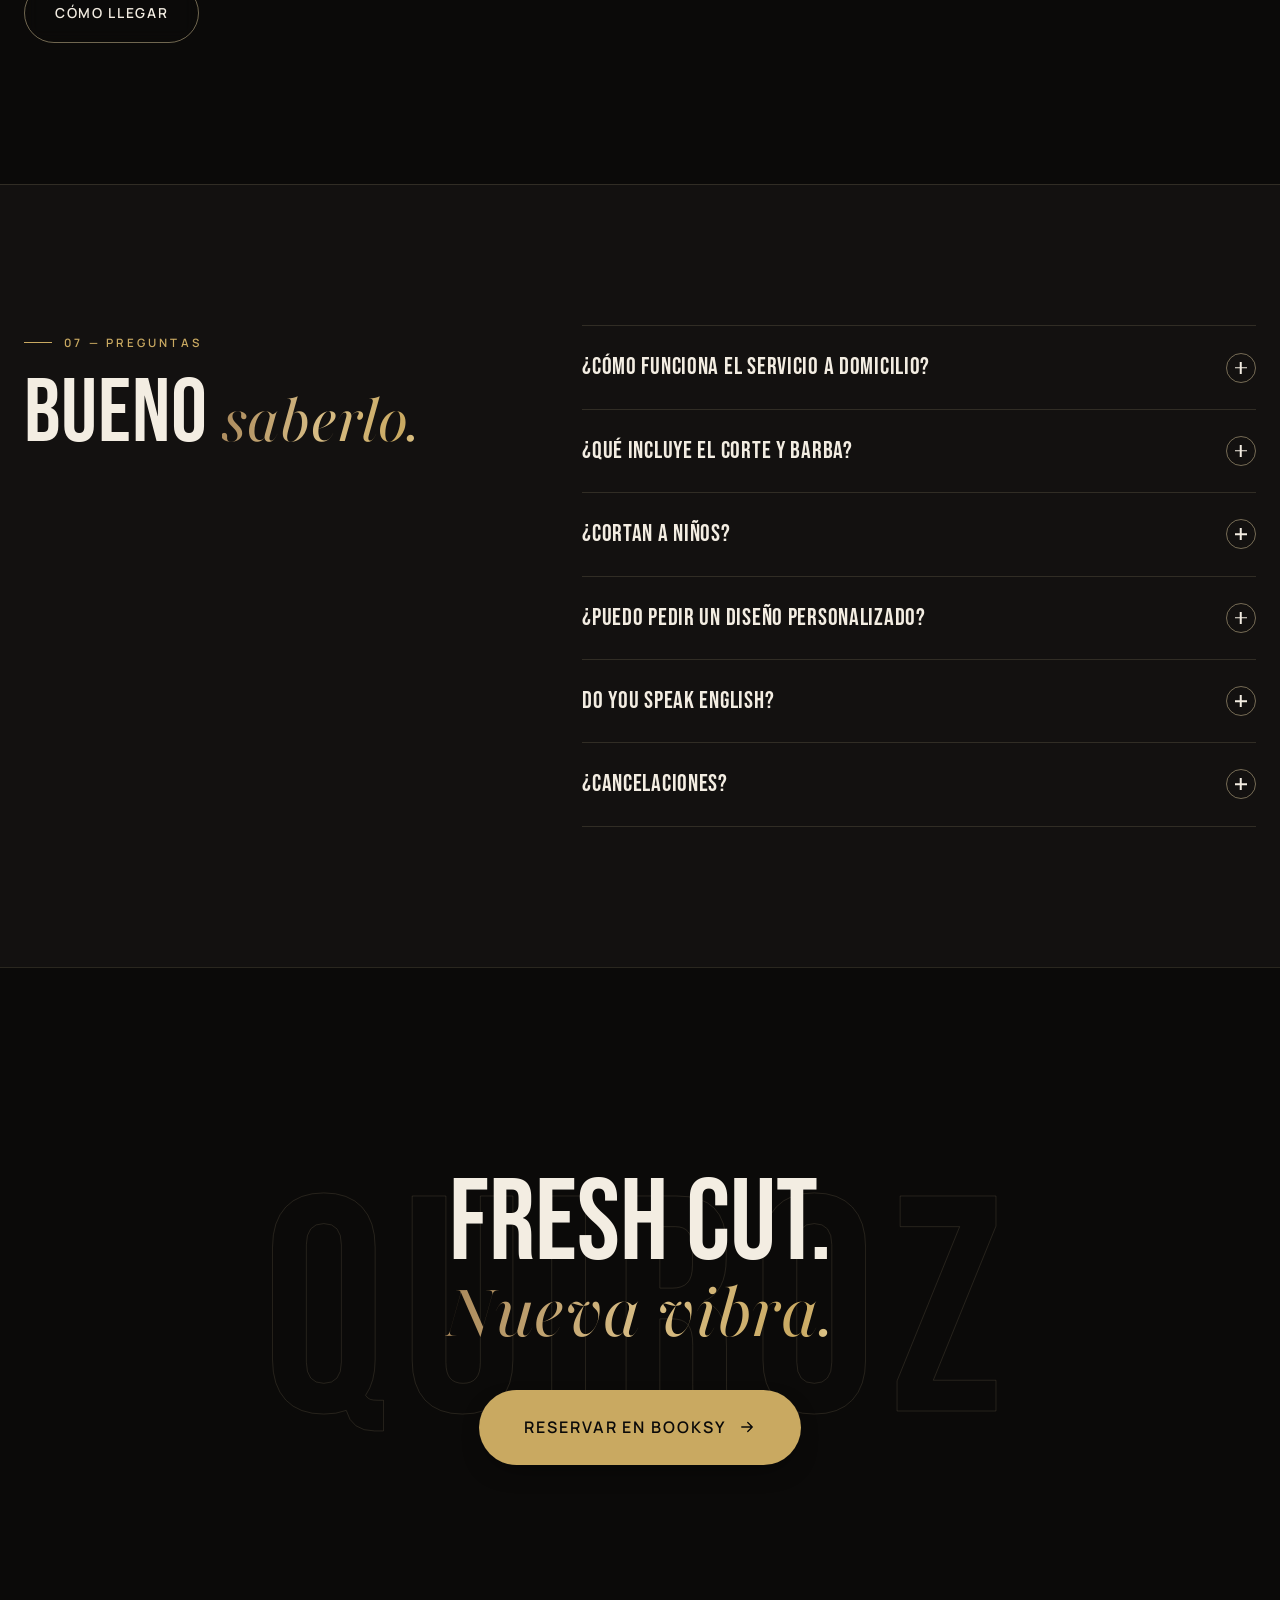
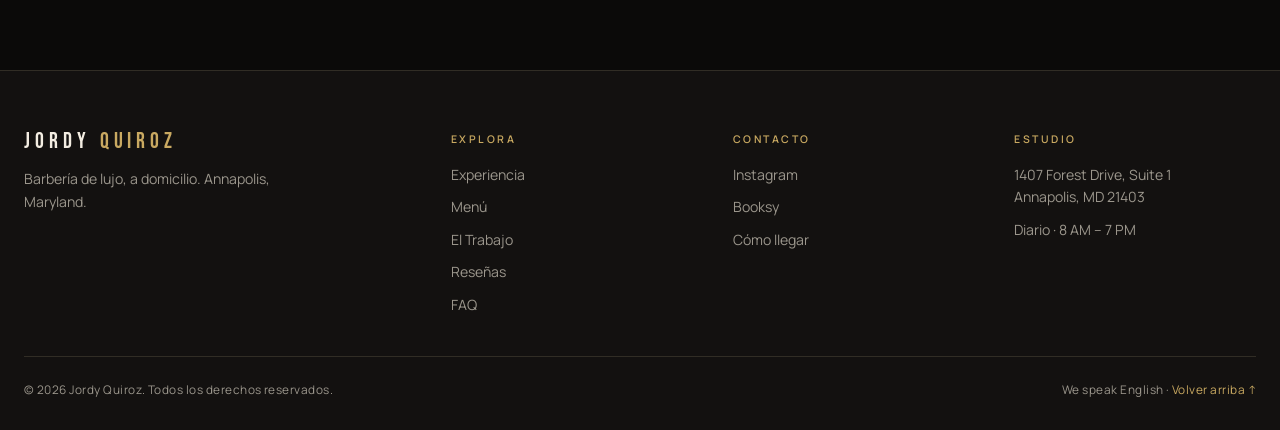
==== commit 9b9fbded: "Google Business Profile setup kit; align service areas - GBP-SETUP.md: field-by-field values for the" ====
--- a/es/index.html
+++ b/es/index.html
@@ -41,7 +41,10 @@
       ],
       "@id": "https://jordyquiroz.com/#barbershop",
       "name": "Jordy Quiroz",
-      "alternateName": ["Jordy Cutz", "J.Barber 1"],
+      "alternateName": [
+        "Jordy Cutz",
+        "J.Barber 1"
+      ],
       "description": "Luxury barbering in Annapolis, Maryland. Precision fades, sculpted beards, custom designs and a hot-towel ritual — in the studio on Forest Drive or delivered to your door as a private house call.",
       "url": "https://jordyquiroz.com/es/",
       "inLanguage": "es-US",
@@ -80,36 +83,56 @@
           }
         },
         {
+          "@type": "City",
+          "name": "Parole"
+        },
+        {
+          "@type": "City",
+          "name": "Edgewater"
+        },
+        {
+          "@type": "City",
+          "name": "Riva"
+        },
+        {
+          "@type": "City",
+          "name": "Arnold"
+        },
+        {
+          "@type": "City",
+          "name": "Cape St. Claire"
+        },
+        {
+          "@type": "City",
+          "name": "Severna Park"
+        },
+        {
+          "@type": "City",
+          "name": "Millersville"
+        },
+        {
+          "@type": "City",
+          "name": "Crofton"
+        },
+        {
+          "@type": "City",
+          "name": "Davidsonville"
+        },
+        {
+          "@type": "City",
+          "name": "Gambrills"
+        },
+        {
+          "@type": "City",
+          "name": "Bowie"
+        },
+        {
+          "@type": "City",
+          "name": "Kent Island"
+        },
+        {
           "@type": "AdministrativeArea",
           "name": "Anne Arundel County, Maryland"
-        },
-        {
-          "@type": "City",
-          "name": "Severna Park"
-        },
-        {
-          "@type": "City",
-          "name": "Arnold"
-        },
-        {
-          "@type": "City",
-          "name": "Edgewater"
-        },
-        {
-          "@type": "City",
-          "name": "Crofton"
-        },
-        {
-          "@type": "City",
-          "name": "Bowie"
-        },
-        {
-          "@type": "City",
-          "name": "Davidsonville"
-        },
-        {
-          "@type": "City",
-          "name": "Kent Island"
         }
       ],
       "openingHoursSpecification": [
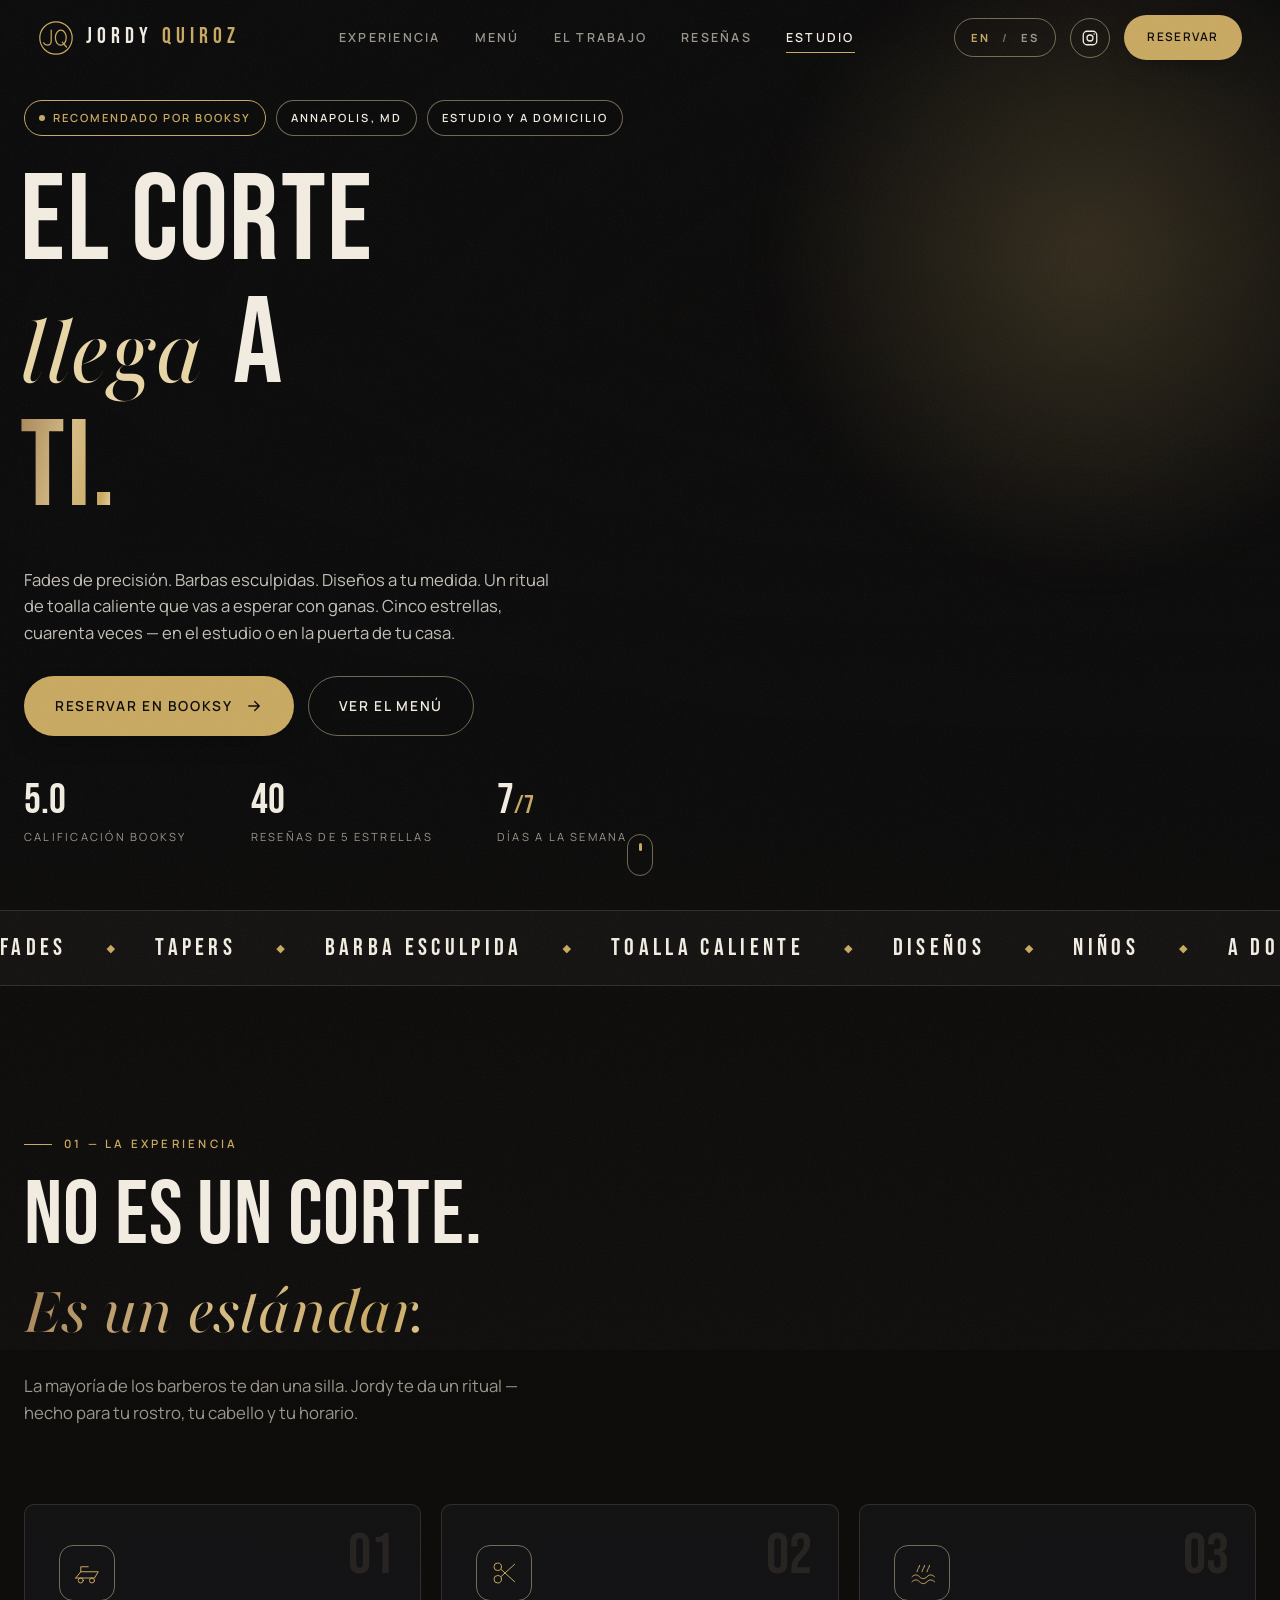
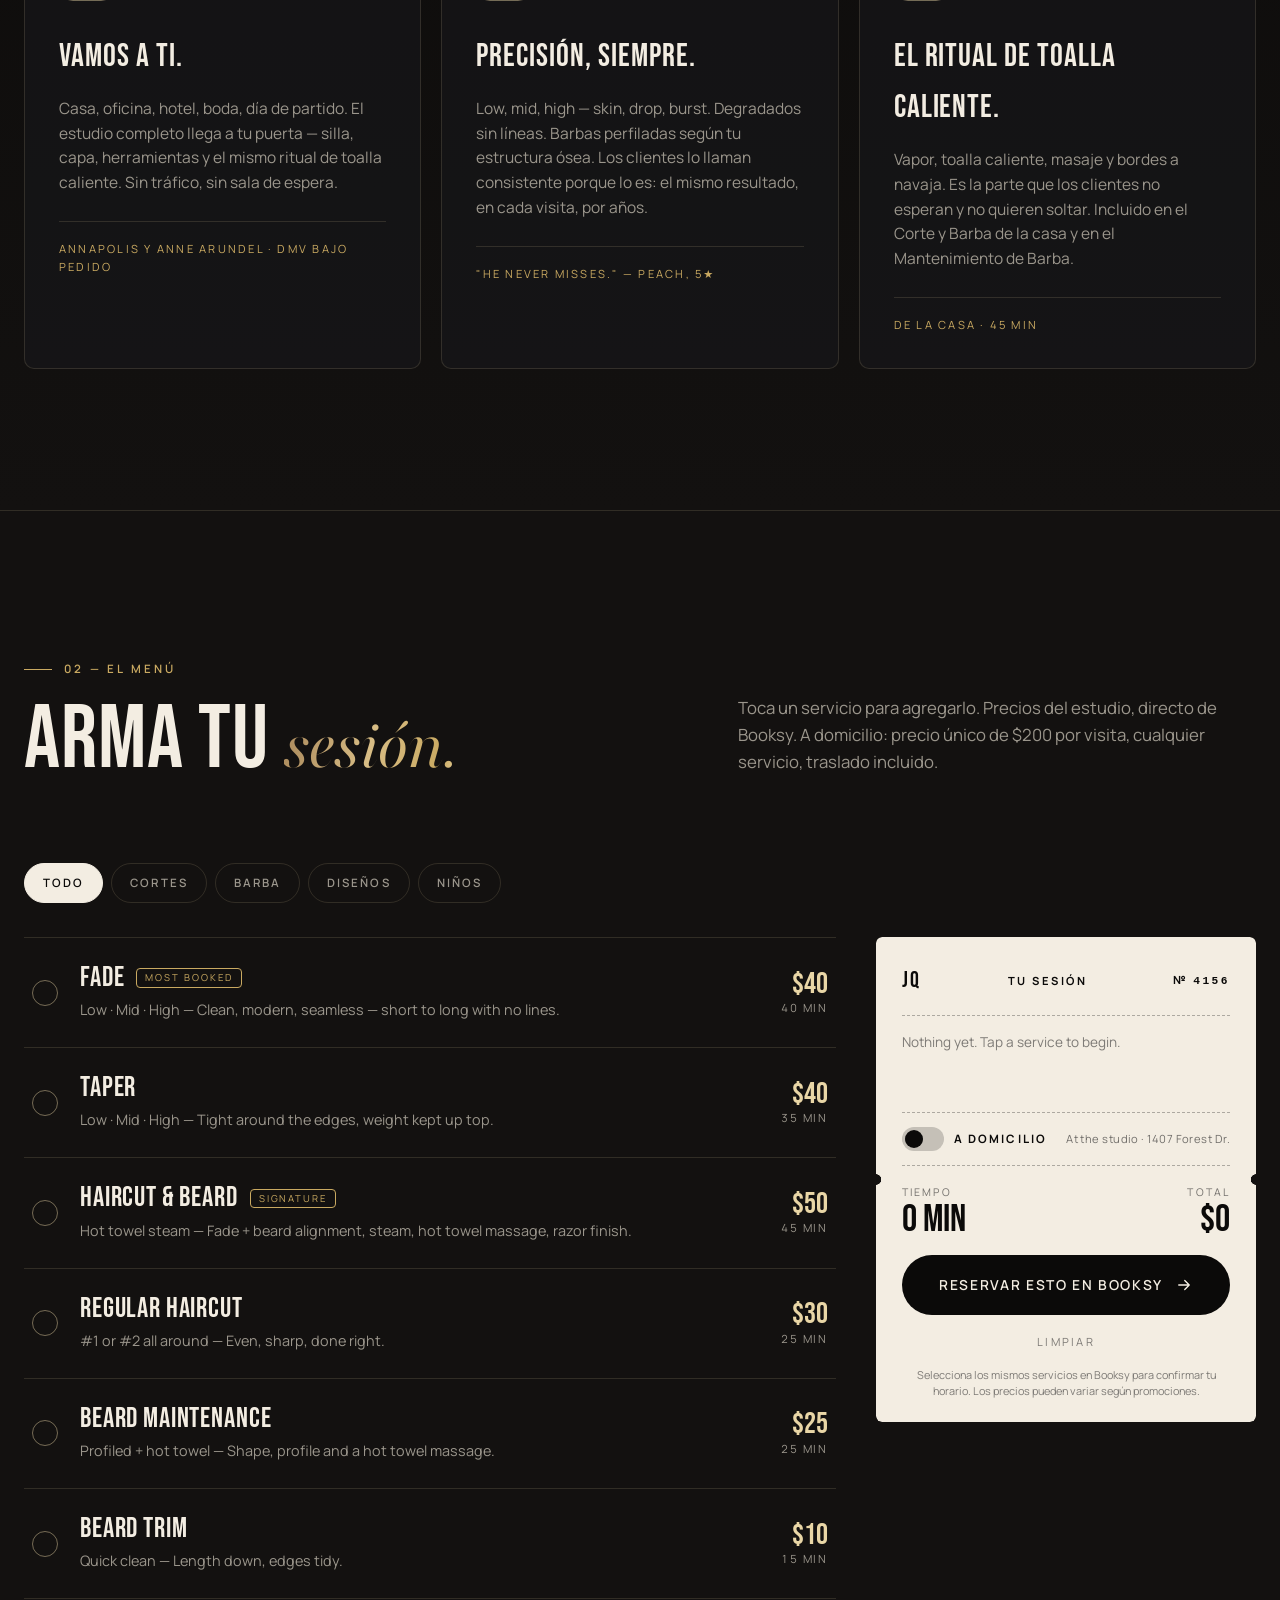
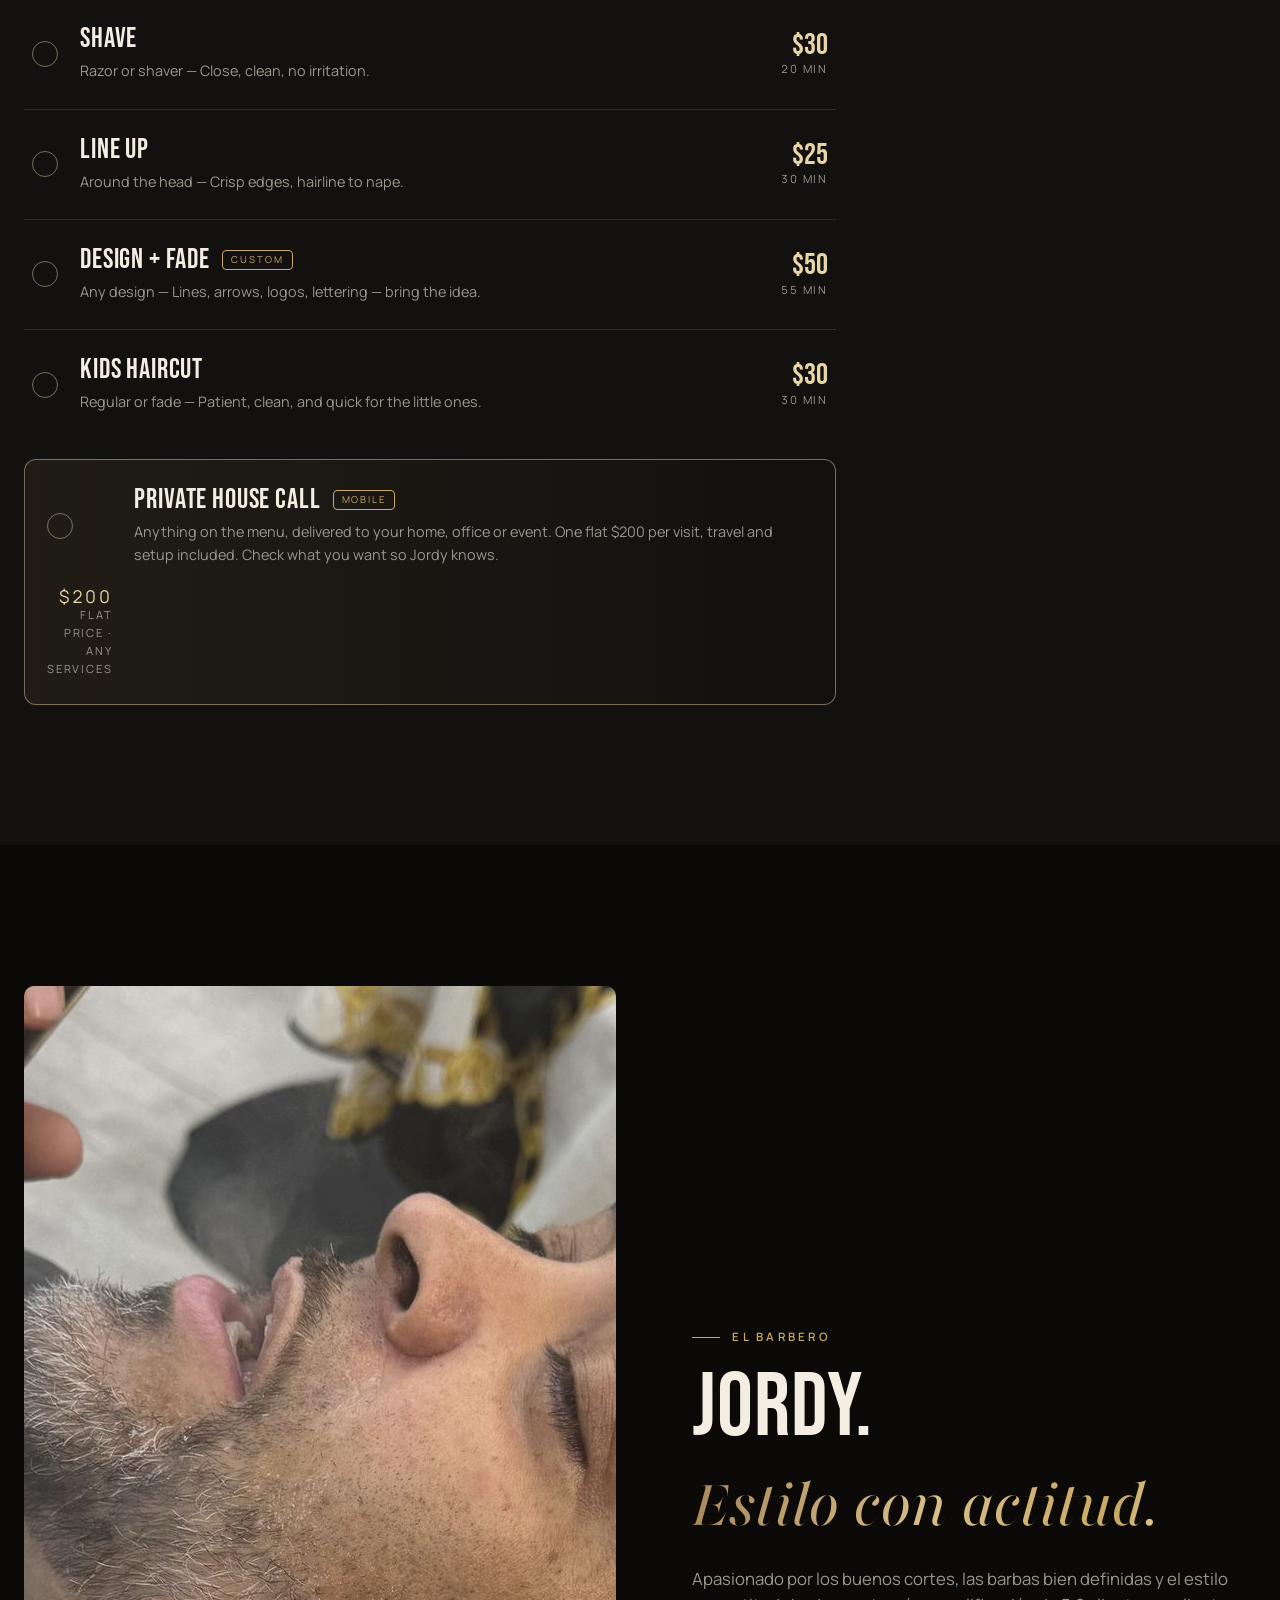
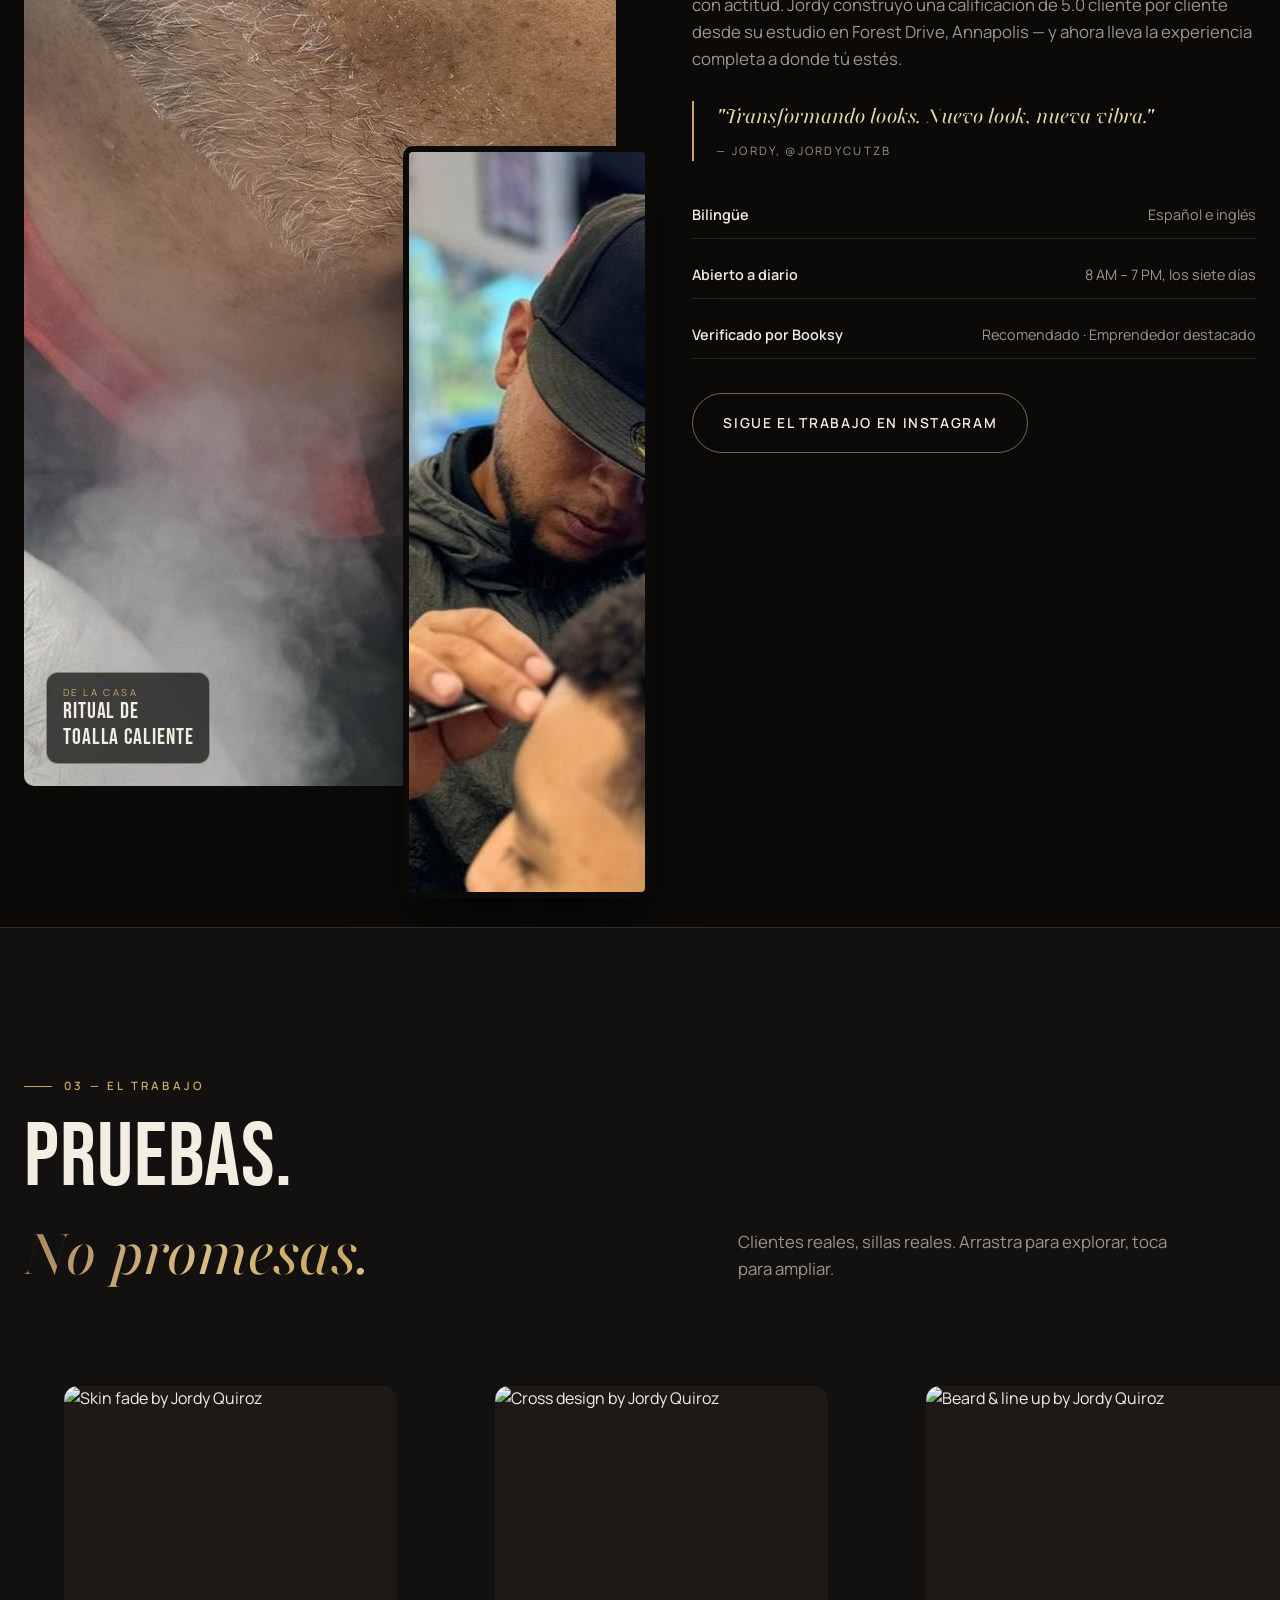
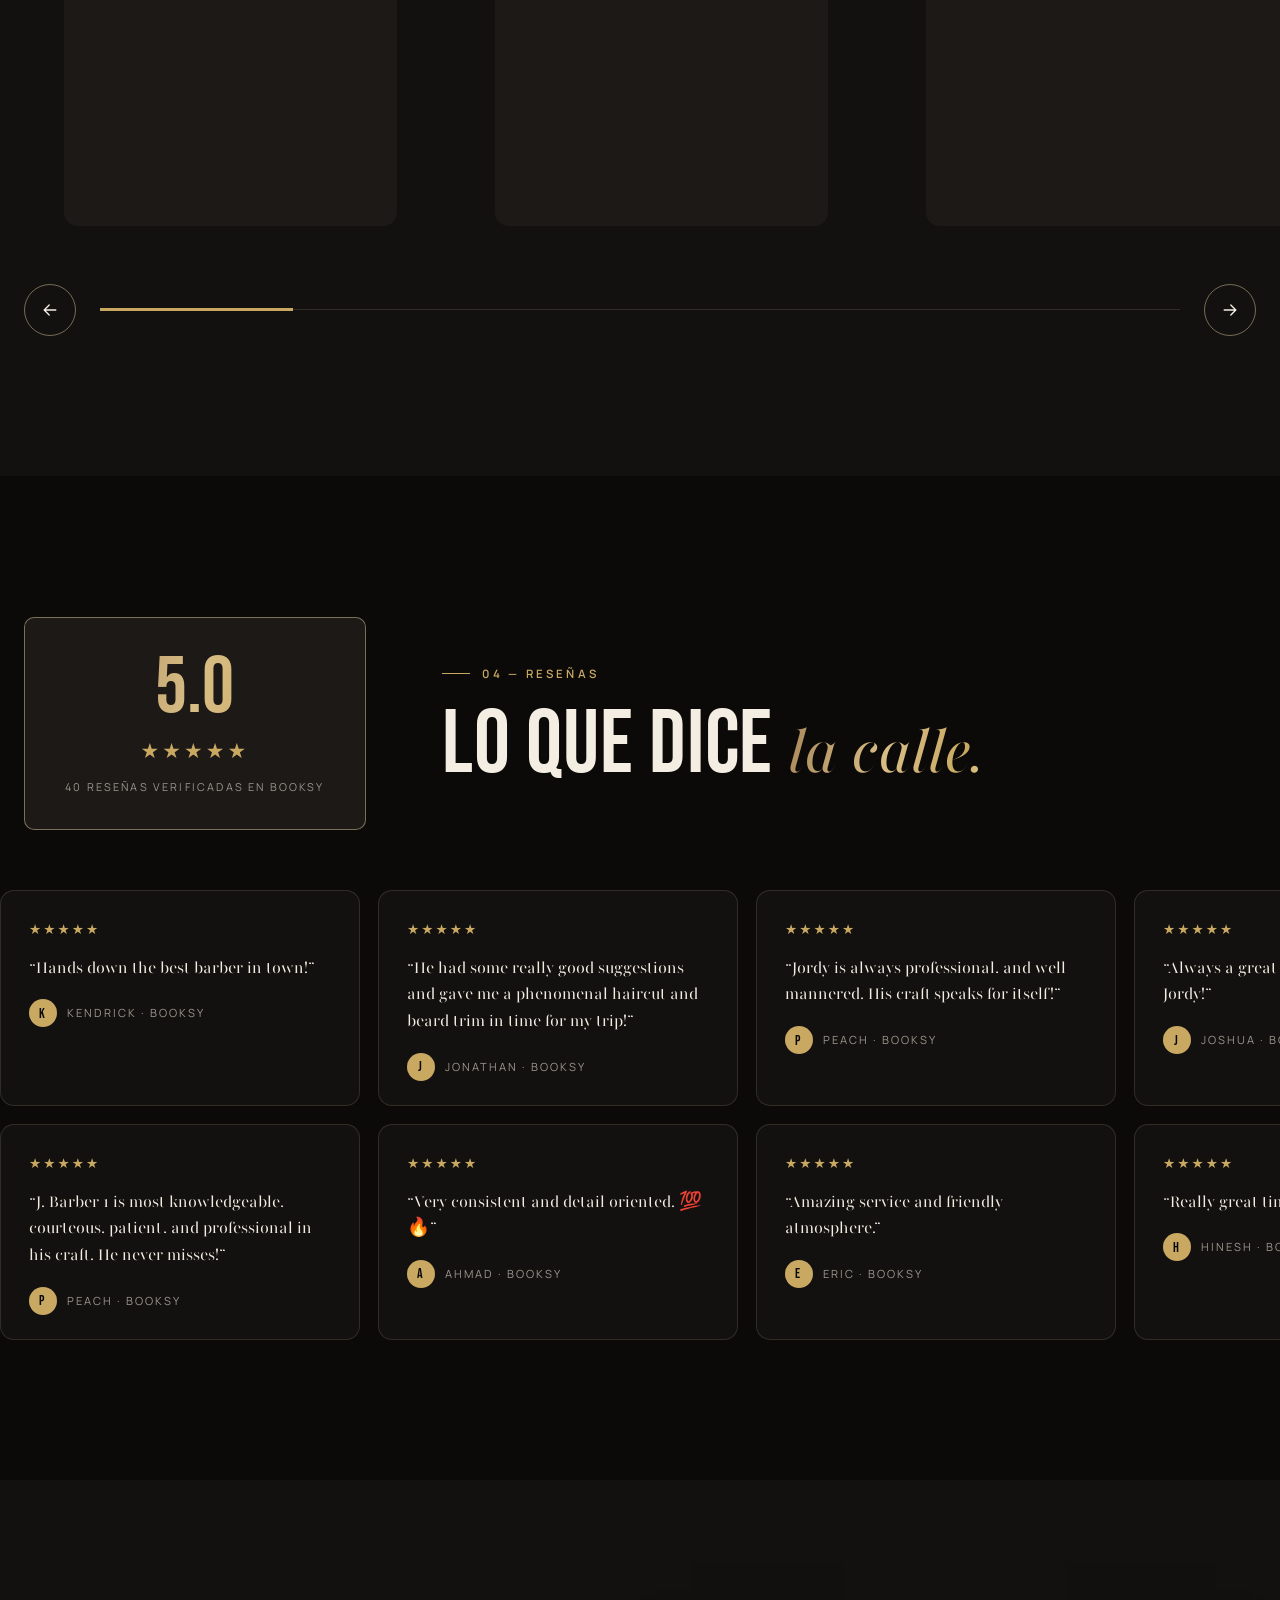
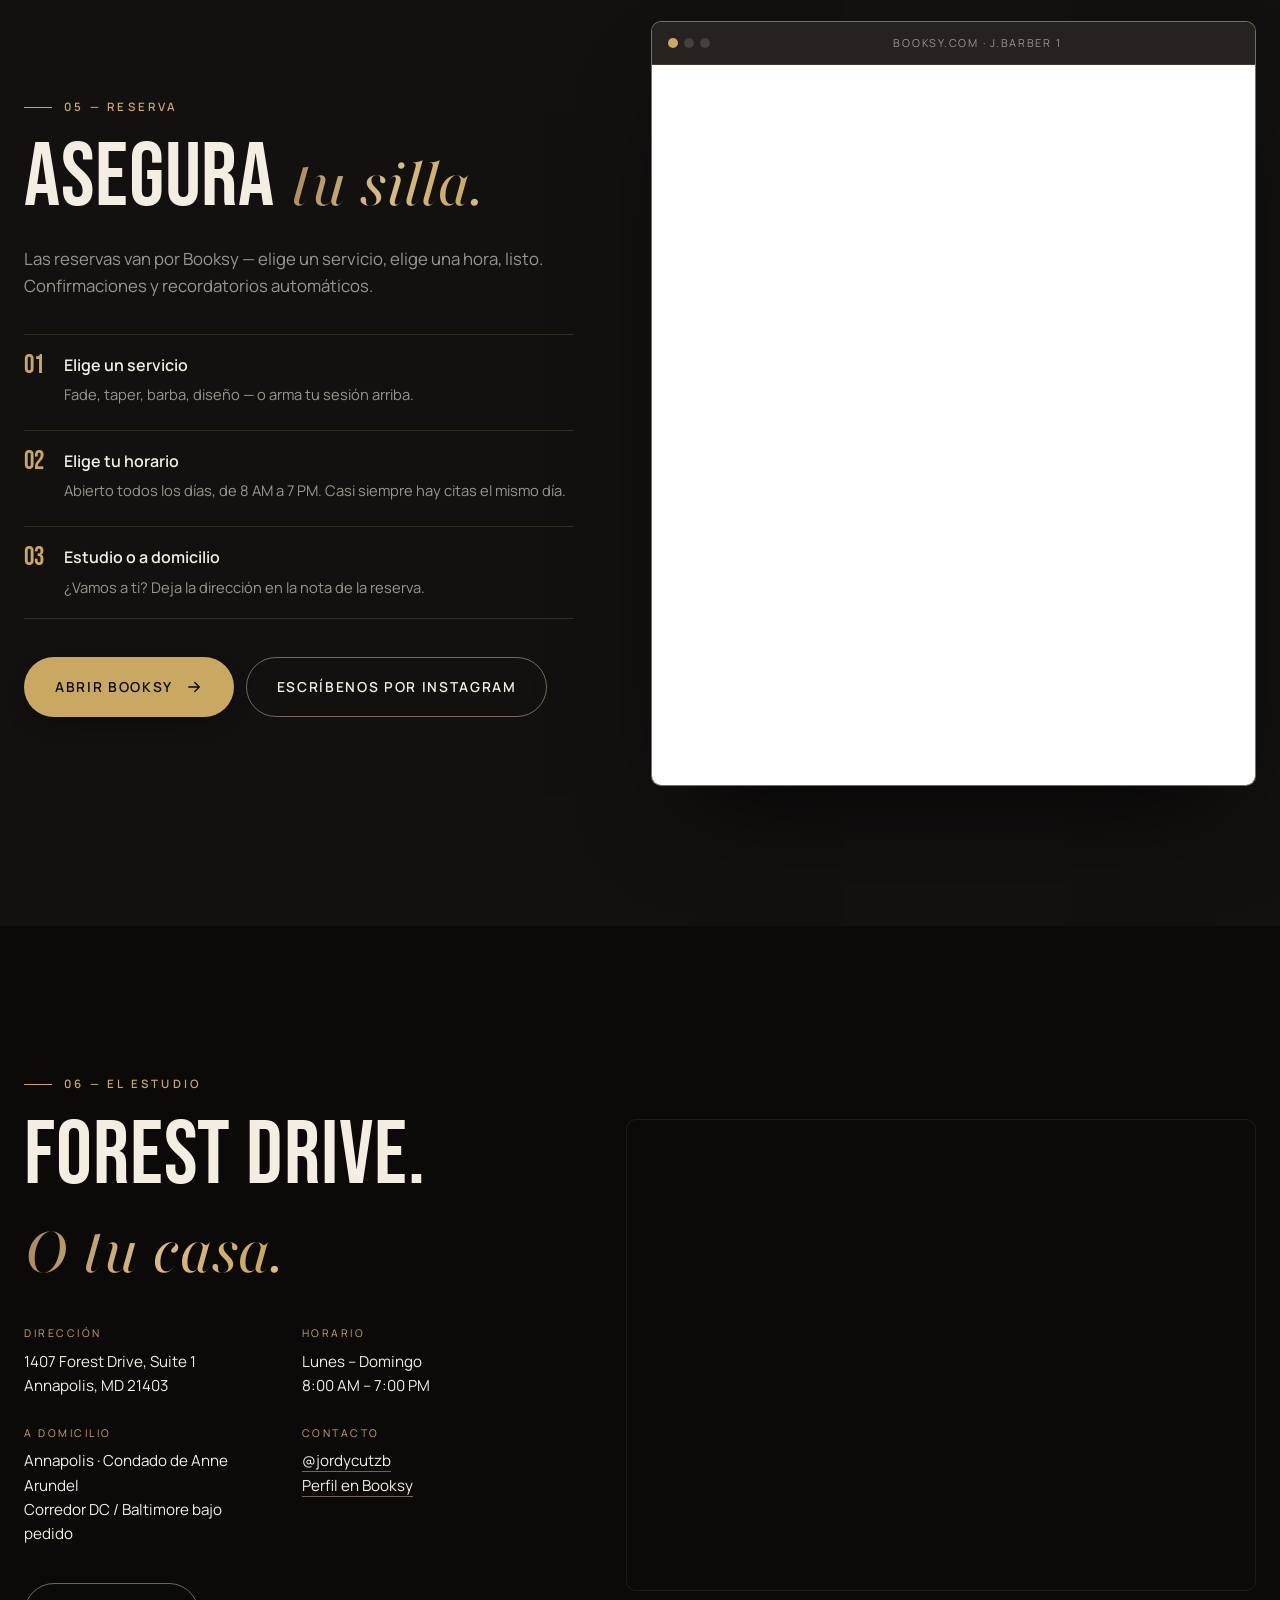
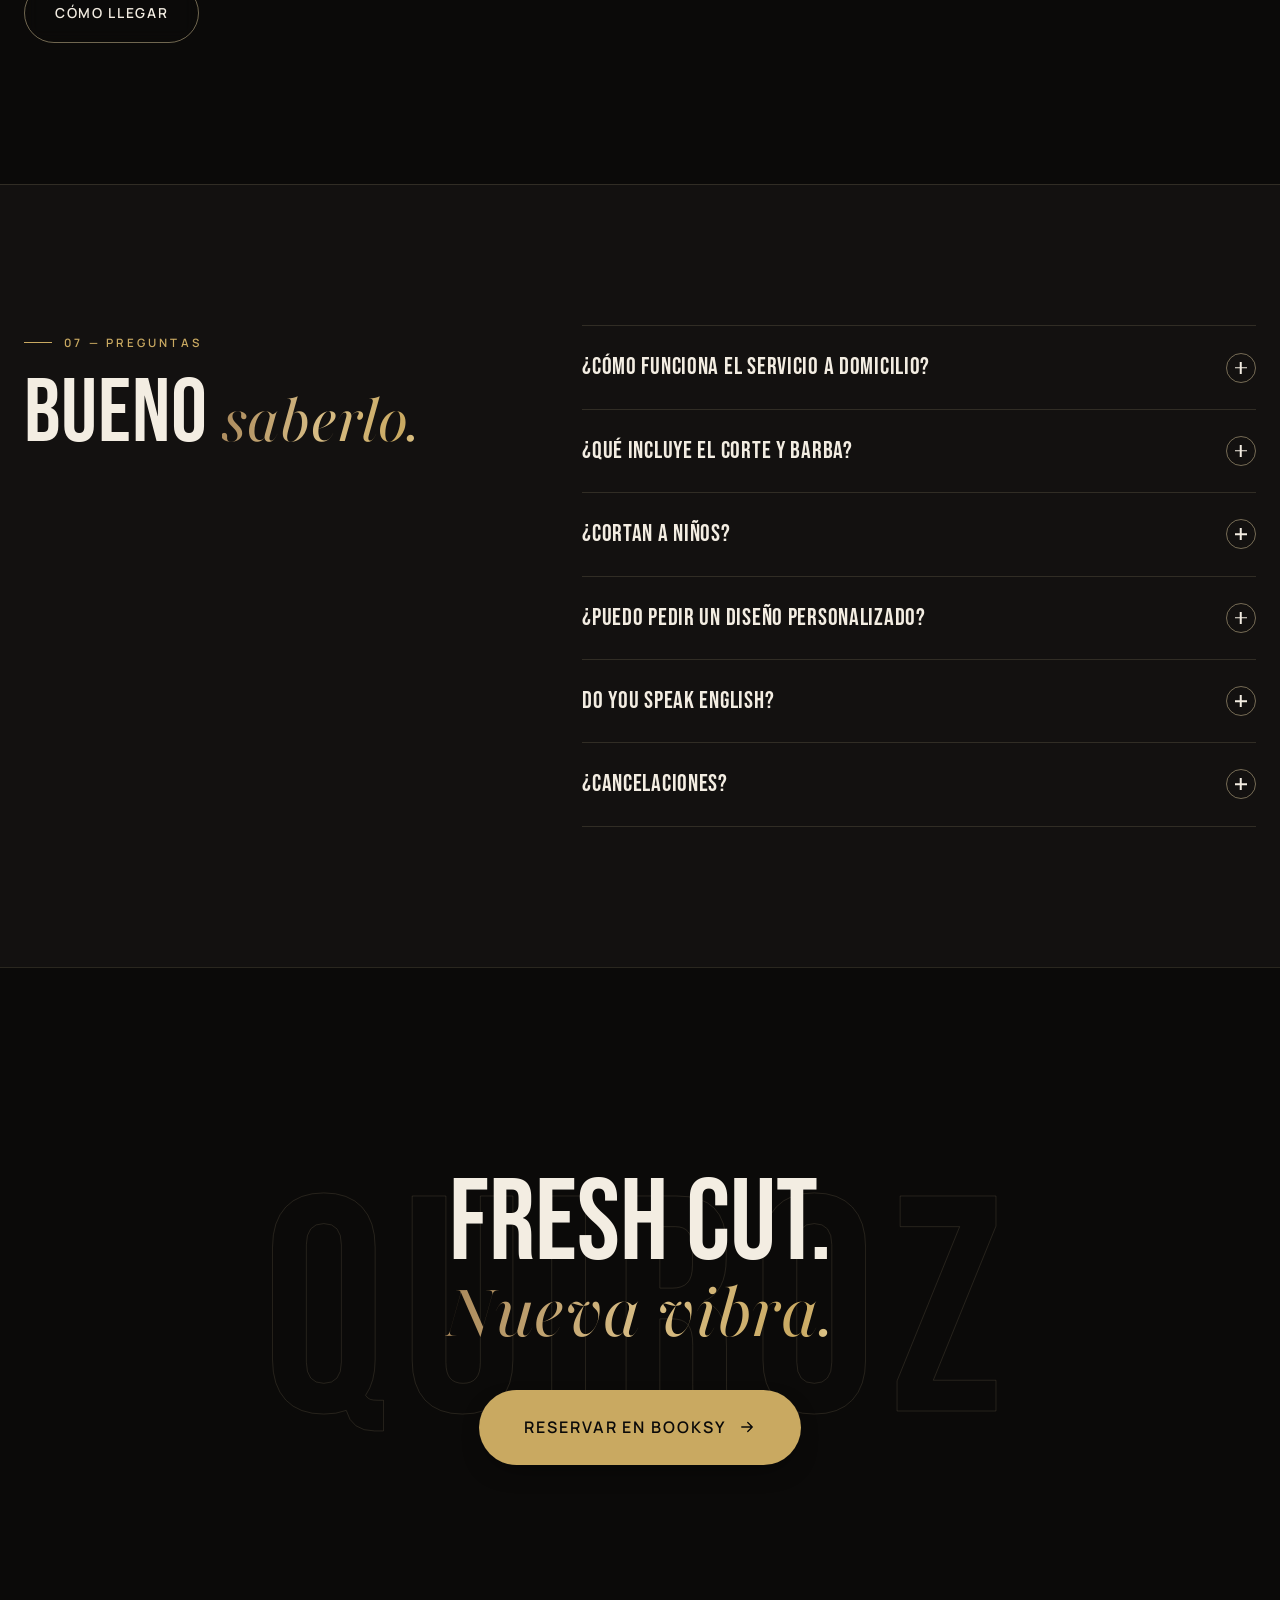
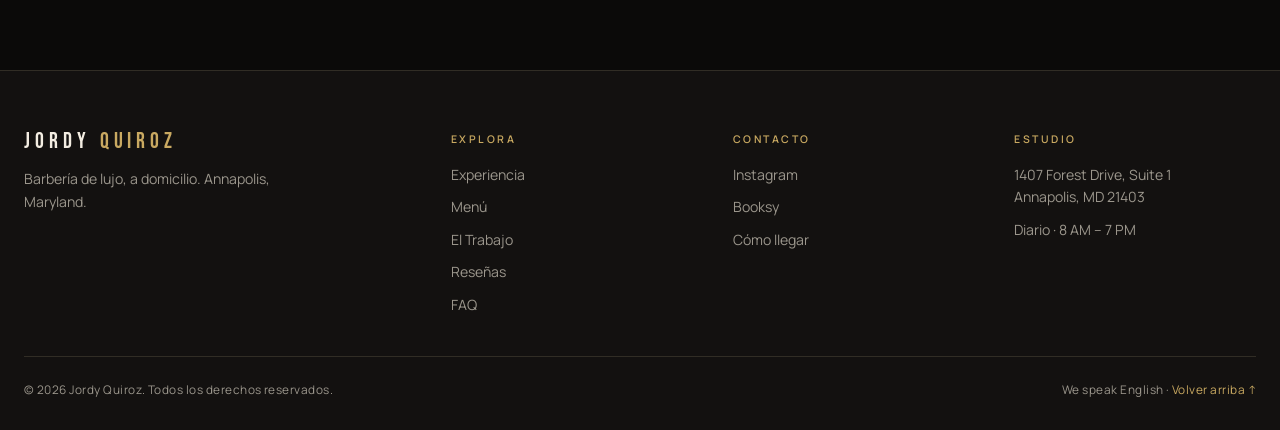
==== commit 2b641191: "Set up Jordy's Google presence as his own mobile business Jordy rents a chair inside Mayer Barbersho" ====
--- a/es/index.html
+++ b/es/index.html
@@ -45,7 +45,7 @@
         "Jordy Cutz",
         "J.Barber 1"
       ],
-      "description": "Luxury barbering in Annapolis, Maryland. Precision fades, sculpted beards, custom designs and a hot-towel ritual — in the studio on Forest Drive or delivered to your door as a private house call.",
+      "description": "Luxury mobile barber serving Annapolis and Anne Arundel County, Maryland. Precision fades, sculpted beards, custom designs and a hot-towel ritual, delivered to your home, office, hotel or event. Studio appointments also available.",
       "url": "https://jordyquiroz.com/es/",
       "inLanguage": "es-US",
       "image": [
@@ -61,18 +61,10 @@
       ],
       "address": {
         "@type": "PostalAddress",
-        "streetAddress": "1407 Forest Drive, Suite 1",
         "addressLocality": "Annapolis",
         "addressRegion": "MD",
-        "postalCode": "21403",
         "addressCountry": "US"
       },
-      "geo": {
-        "@type": "GeoCoordinates",
-        "latitude": 38.9635937,
-        "longitude": -76.5126457
-      },
-      "hasMap": "https://www.google.com/maps/dir/?api=1&destination=1407+Forest+Drive+Suite+1+Annapolis+MD+21403",
       "areaServed": [
         {
           "@type": "City",
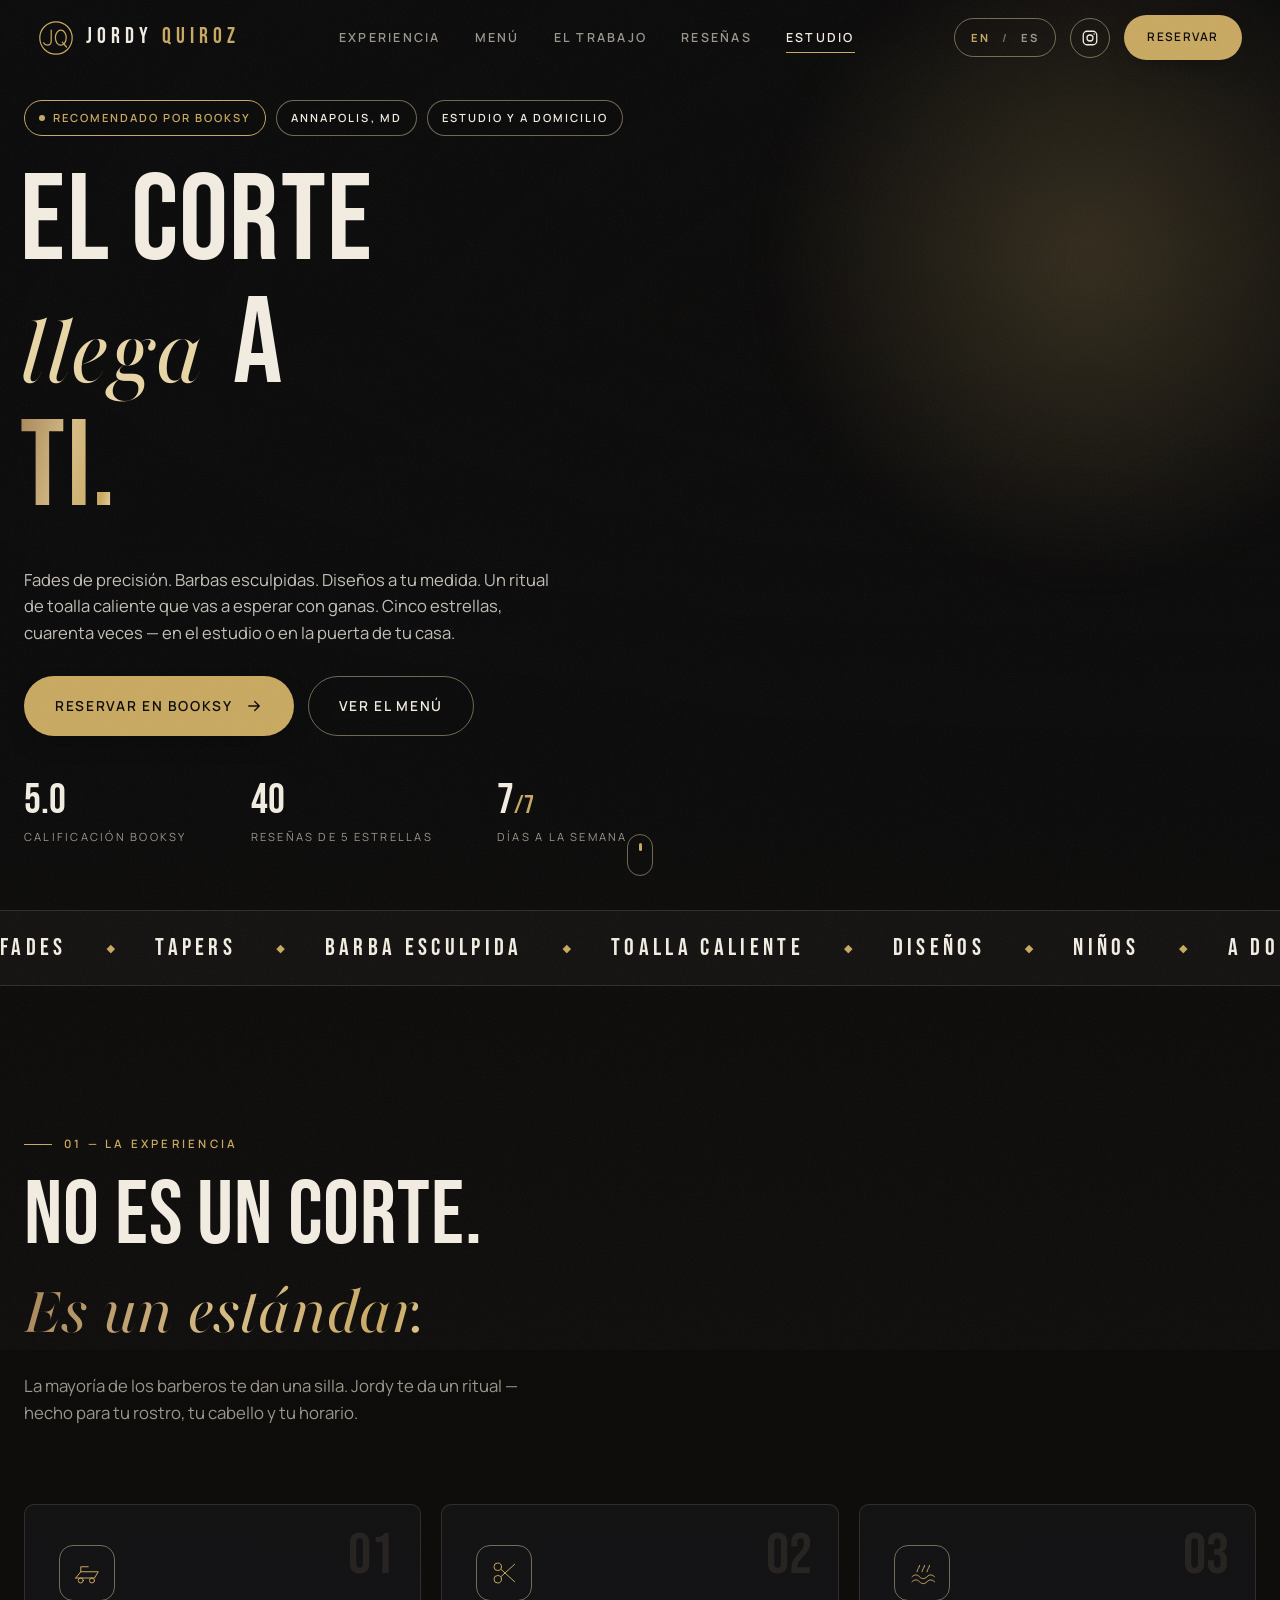
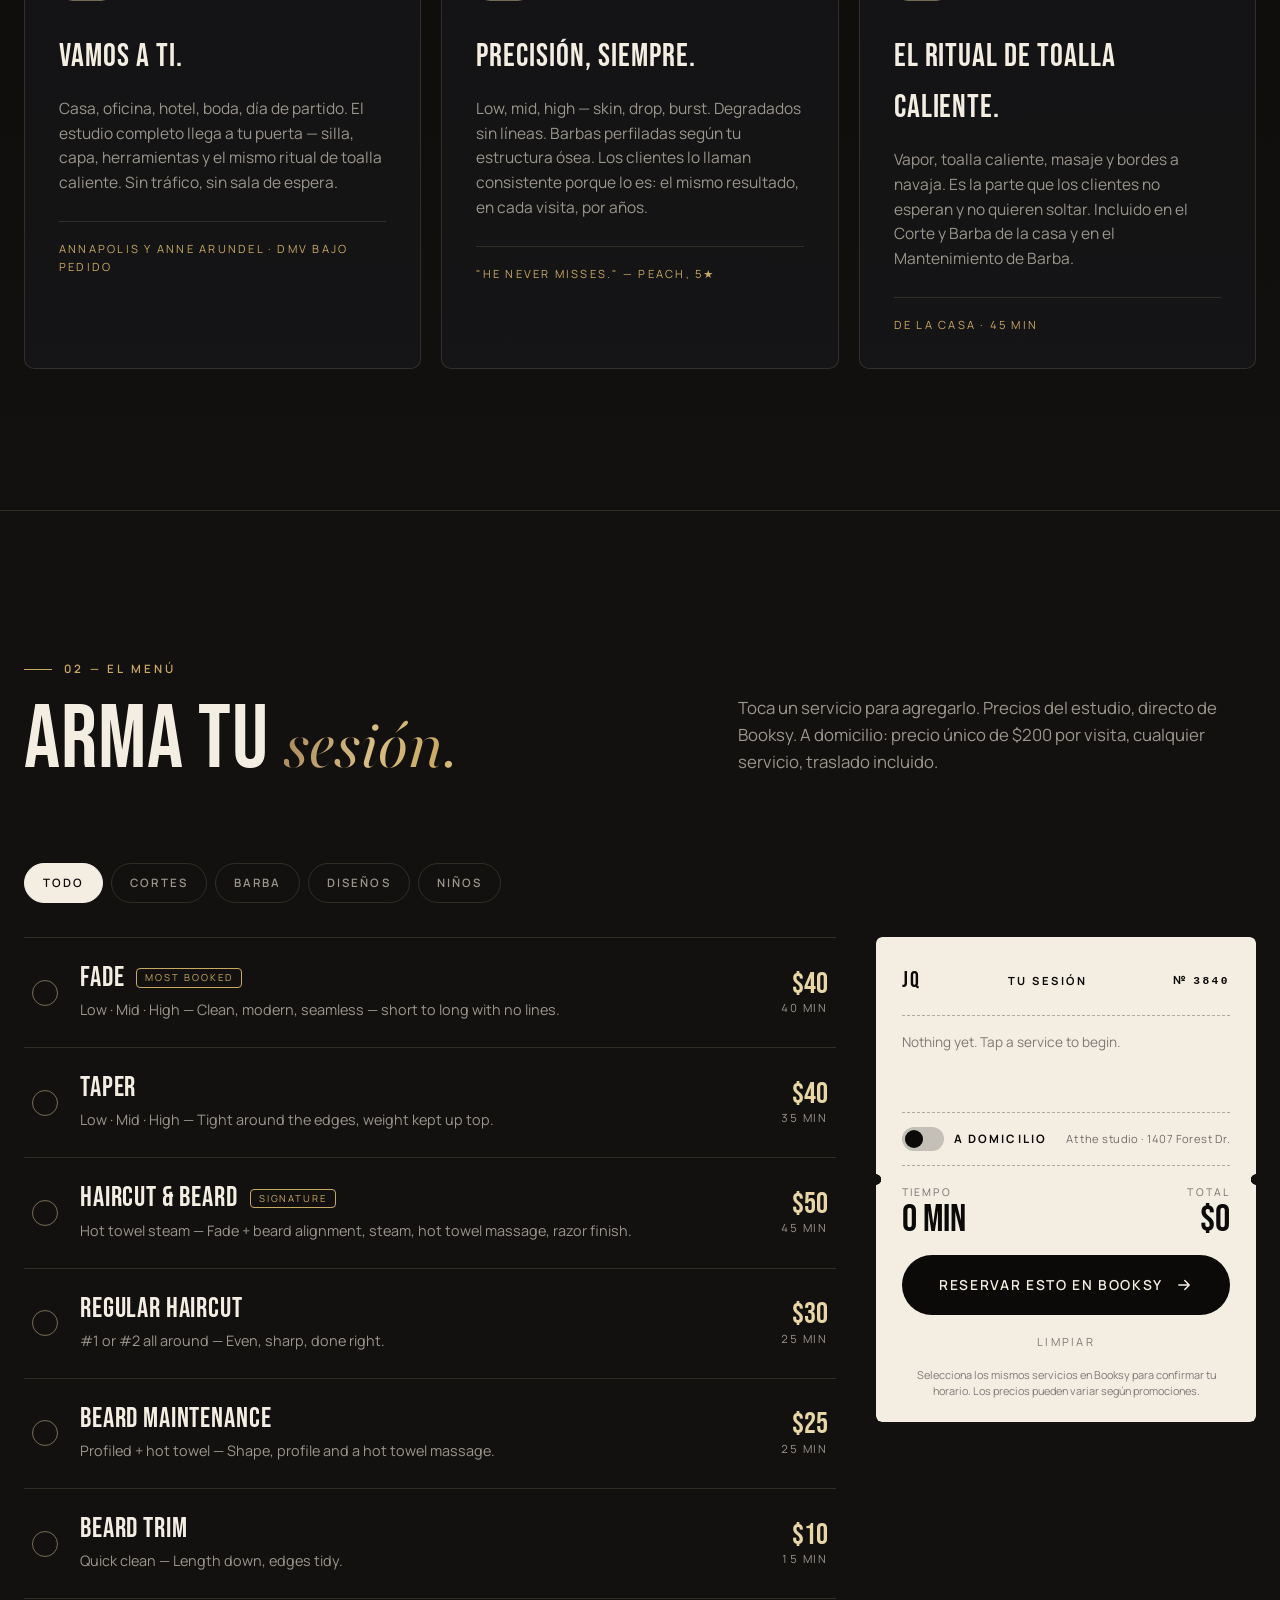
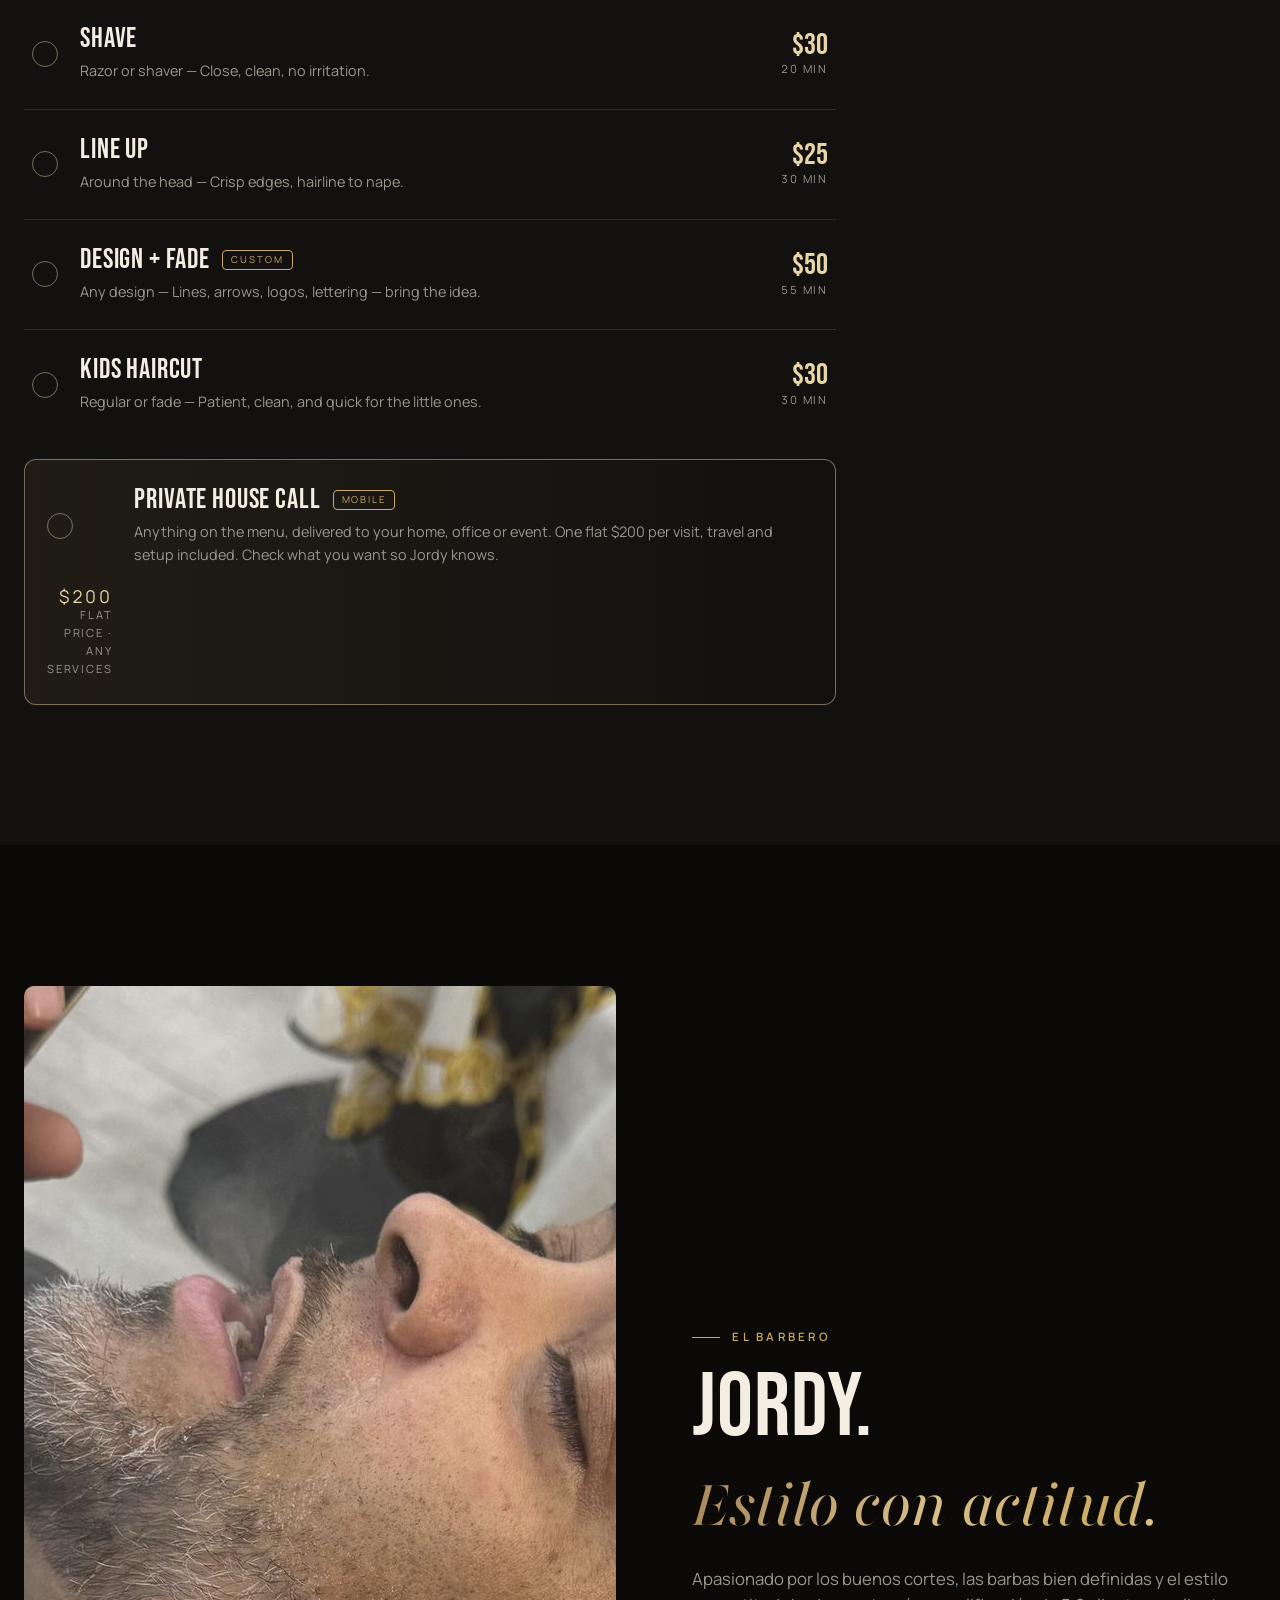
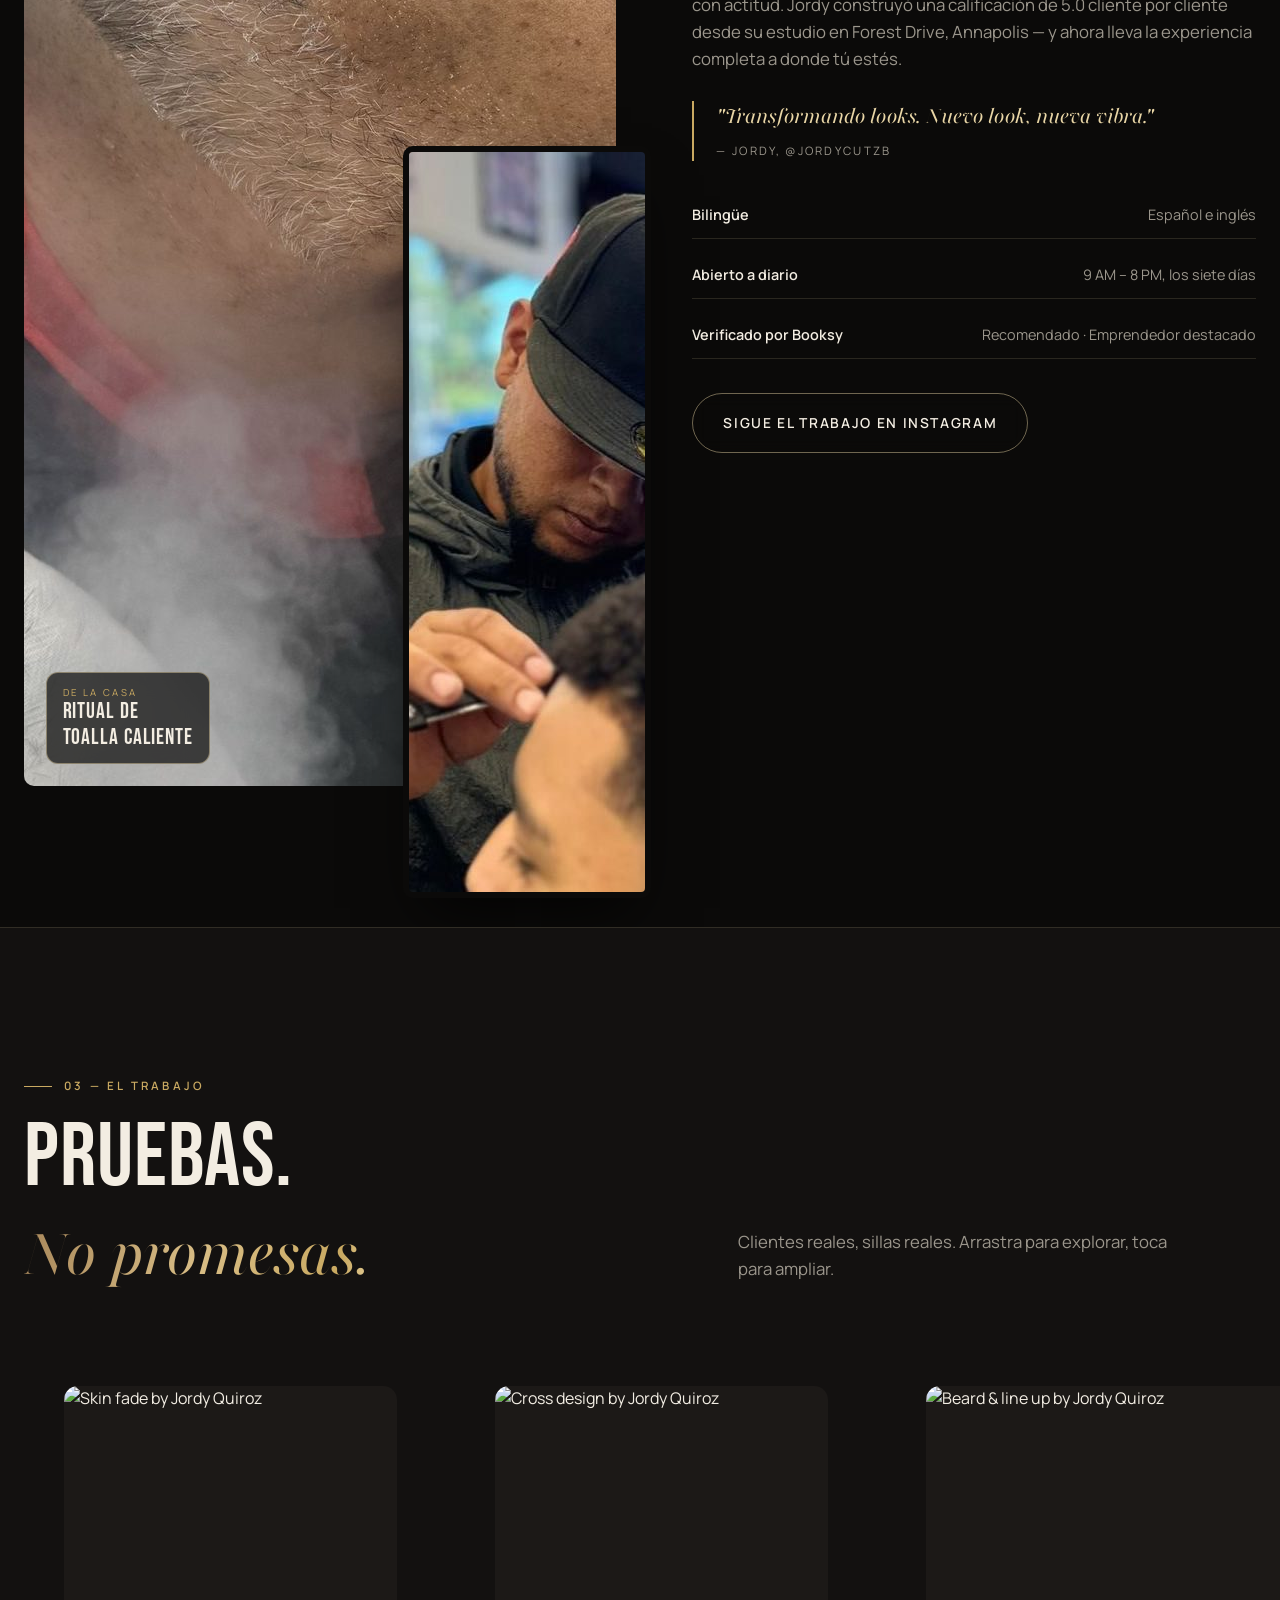
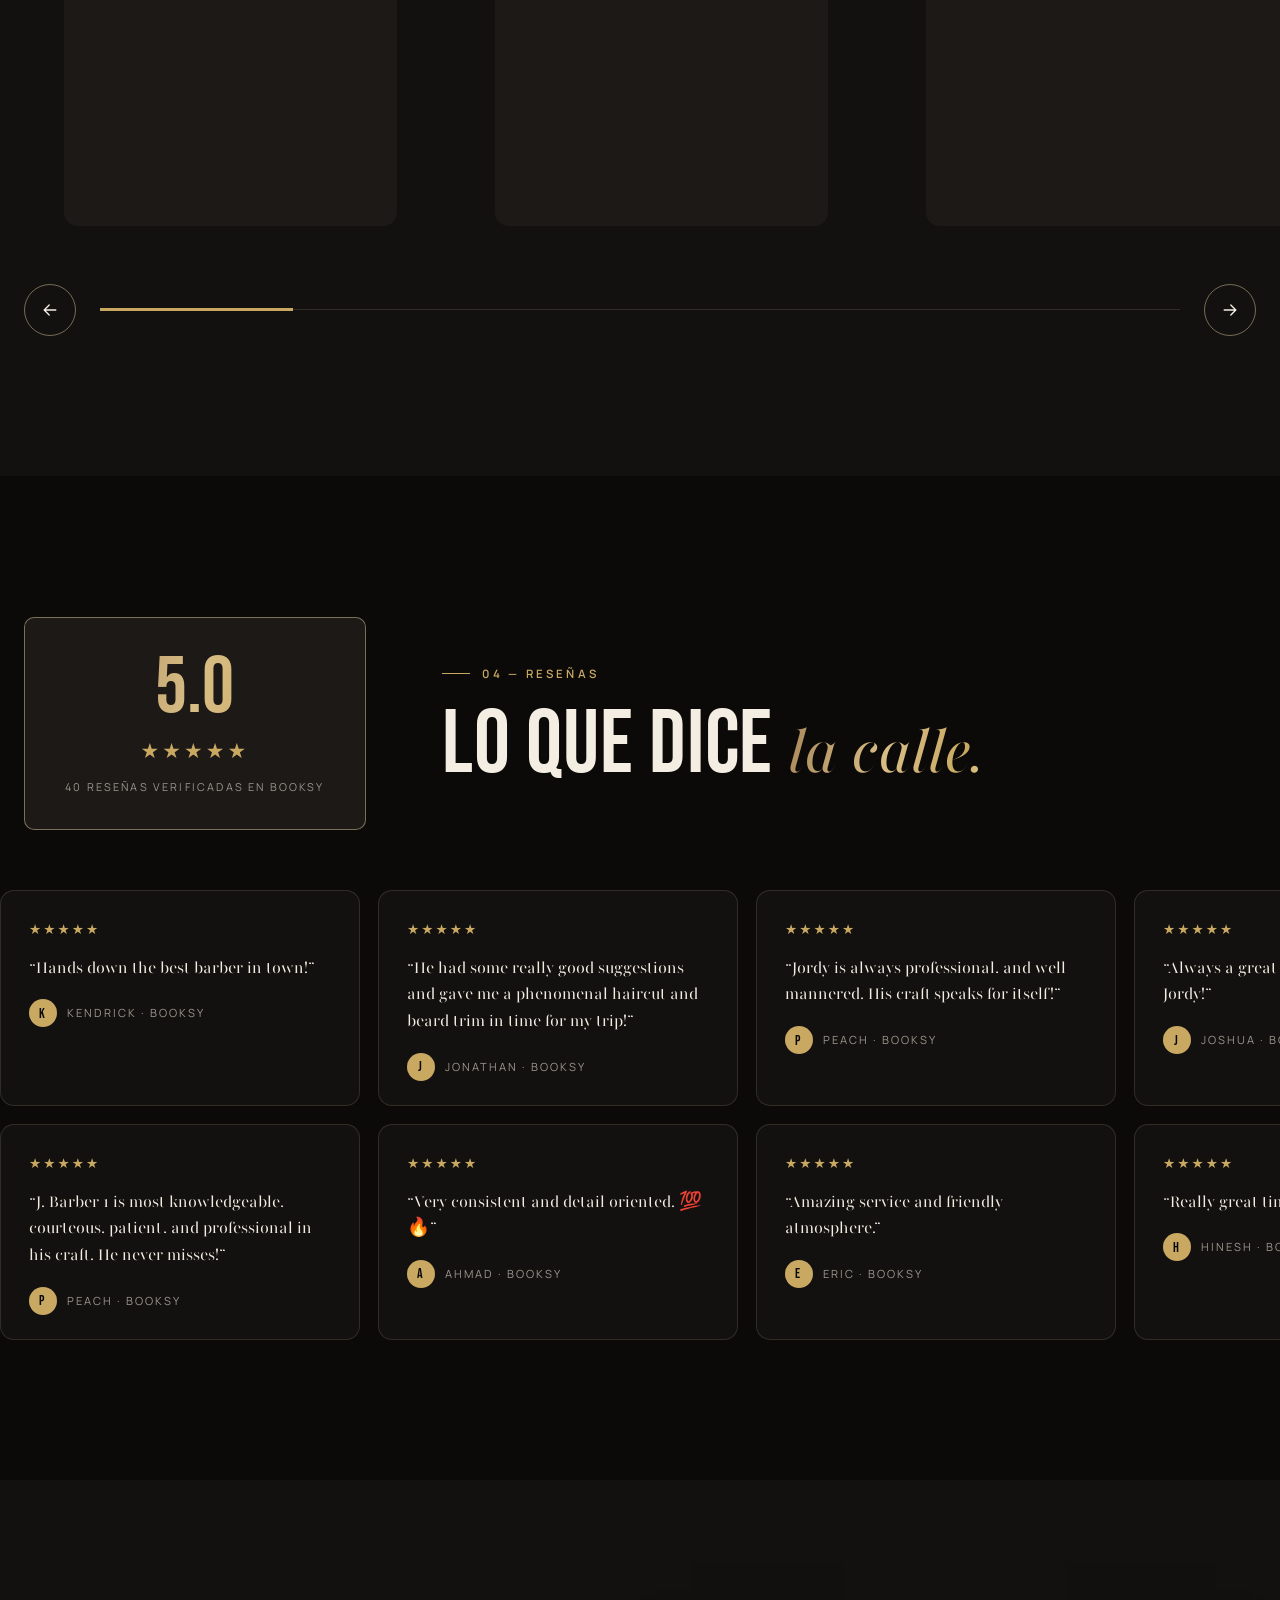
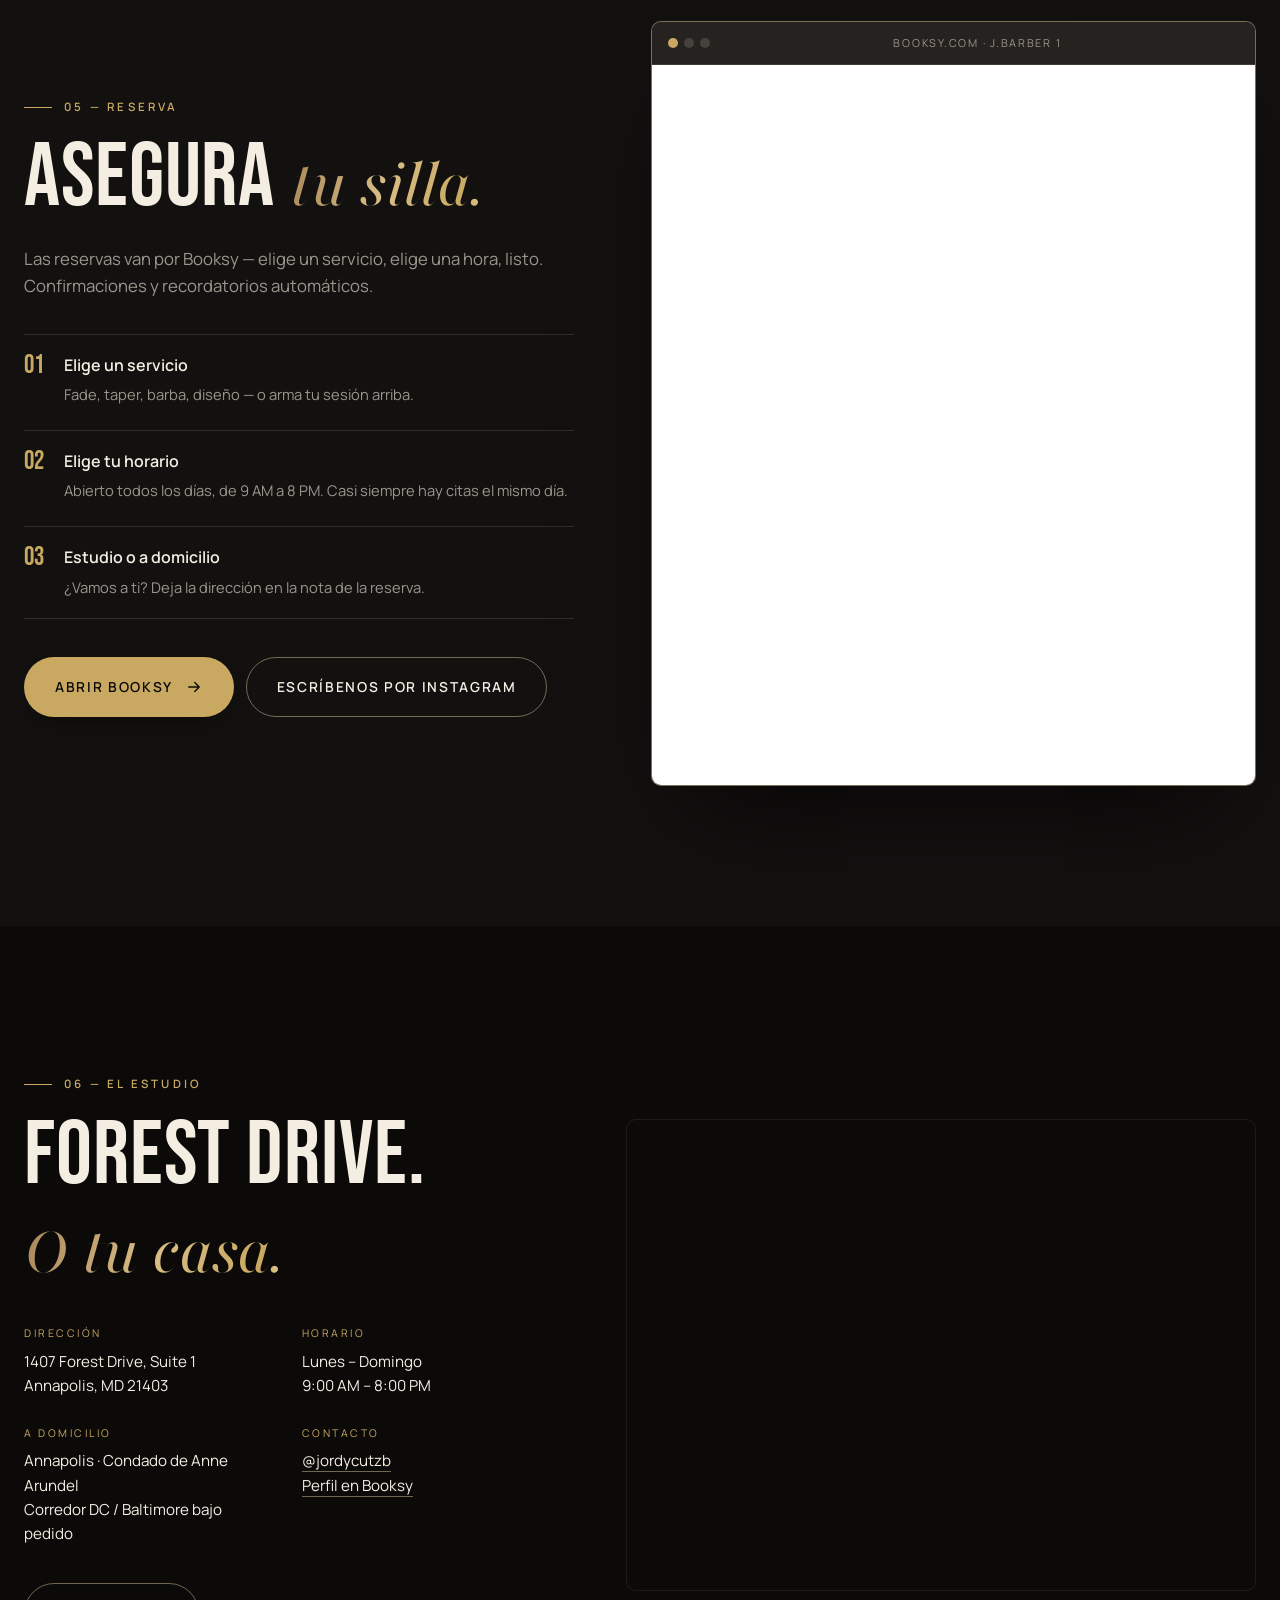
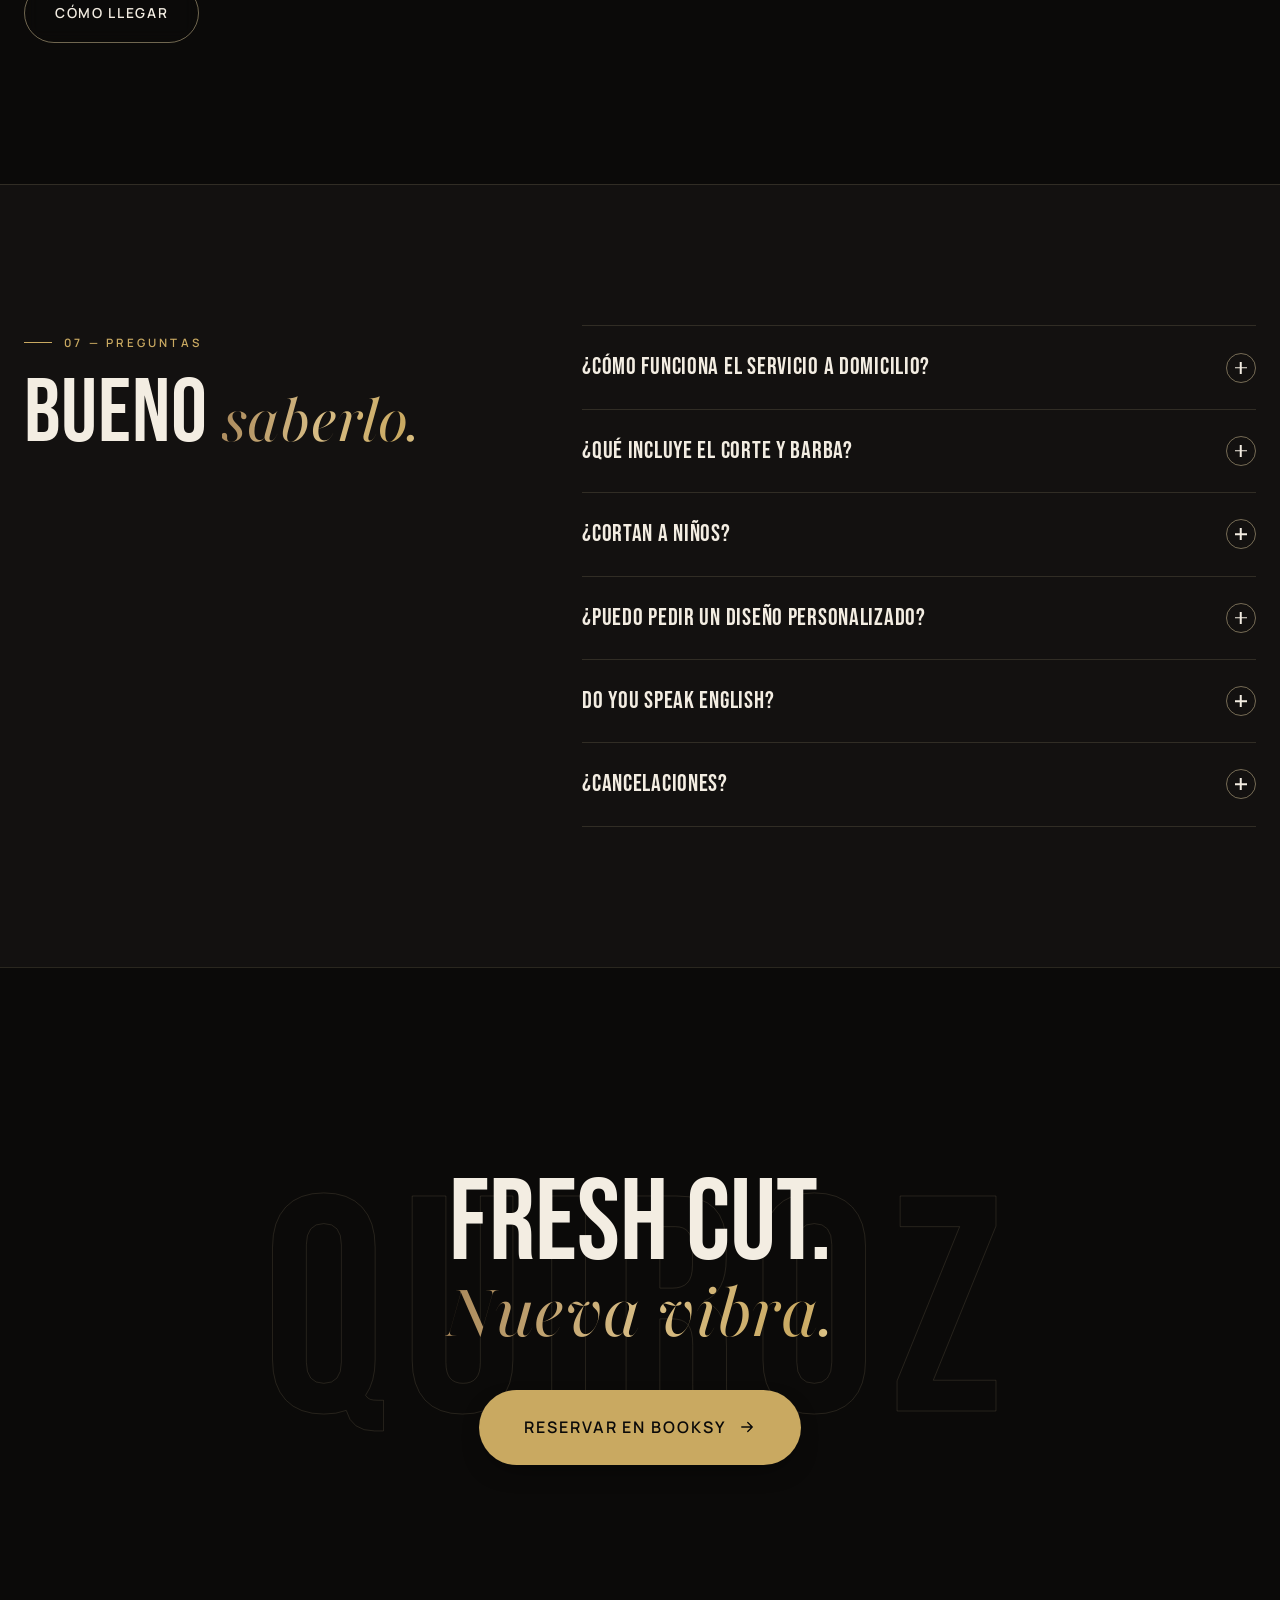
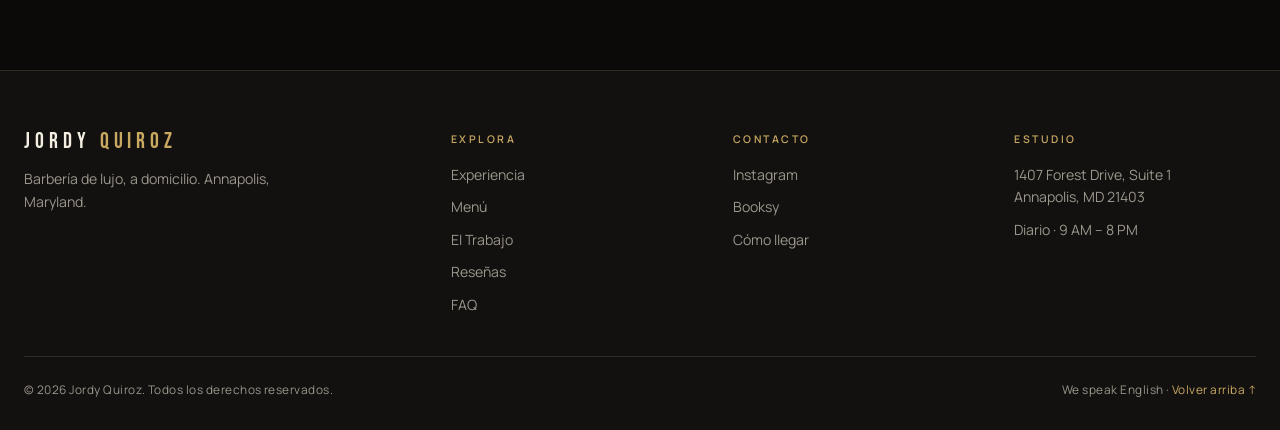
==== commit edfa6fcd: "Correct hours to 9 AM-8 PM; Spanish setup guide; phone belongs to Mayer - Hours are 9 AM to 8 PM eve" ====
--- a/es/index.html
+++ b/es/index.html
@@ -139,8 +139,8 @@
             "Saturday",
             "Sunday"
           ],
-          "opens": "08:00",
-          "closes": "19:00"
+          "opens": "09:00",
+          "closes": "20:00"
         }
       ],
       "sameAs": [
@@ -701,7 +701,7 @@
           </blockquote>
           <ul class="feature__list reveal">
             <li><b data-i18n="feat.l1k">Bilingüe</b><span data-i18n="feat.l1v">Español e inglés</span></li>
-            <li><b data-i18n="feat.l2k">Abierto a diario</b><span data-i18n="feat.l2v">8 AM – 7 PM, los siete días</span></li>
+            <li><b data-i18n="feat.l2k">Abierto a diario</b><span data-i18n="feat.l2v">9 AM – 8 PM, los siete días</span></li>
             <li><b data-i18n="feat.l3k">Verificado por Booksy</b><span data-i18n="feat.l3v">Recomendado · Emprendedor destacado</span></li>
           </ul>
           <a href="https://www.instagram.com/jordycutzb" target="_blank" rel="noopener" class="btn btn--ghost magnetic reveal" data-cursor="link"><span data-i18n="feat.ig">Sigue el trabajo en Instagram</span></a>
@@ -760,7 +760,7 @@
           <p class="lede reveal" data-i18n="book.lede">Las reservas van por Booksy — elige un servicio, elige una hora, listo. Confirmaciones y recordatorios automáticos.</p>
           <ol class="steps reveal">
             <li><b>01</b><div><strong data-i18n="book.s1k">Elige un servicio</strong><span data-i18n="book.s1v">Fade, taper, barba, diseño — o arma tu sesión arriba.</span></div></li>
-            <li><b>02</b><div><strong data-i18n="book.s2k">Elige tu horario</strong><span data-i18n="book.s2v">Abierto todos los días, de 8 AM a 7 PM. Casi siempre hay citas el mismo día.</span></div></li>
+            <li><b>02</b><div><strong data-i18n="book.s2k">Elige tu horario</strong><span data-i18n="book.s2v">Abierto todos los días, de 9 AM a 8 PM. Casi siempre hay citas el mismo día.</span></div></li>
             <li><b>03</b><div><strong data-i18n="book.s3k">Estudio o a domicilio</strong><span data-i18n="book.s3v">¿Vamos a ti? Deja la dirección en la nota de la reserva.</span></div></li>
           </ol>
           <div class="book__btns reveal">
@@ -791,7 +791,7 @@
           <h2 class="h2 reveal" data-i18n="studio.title">Forest Drive.<br><em>O tu casa.</em></h2>
           <dl class="studio__dl reveal">
             <div><dt data-i18n="studio.addr">Dirección</dt><dd>1407 Forest Drive, Suite 1<br>Annapolis, MD 21403</dd></div>
-            <div><dt data-i18n="studio.hours">Horario</dt><dd data-i18n="studio.hoursV">Lunes – Domingo<br>8:00 AM – 7:00 PM</dd></div>
+            <div><dt data-i18n="studio.hours">Horario</dt><dd data-i18n="studio.hoursV">Lunes – Domingo<br>9:00 AM – 8:00 PM</dd></div>
             <div><dt data-i18n="studio.house">A domicilio</dt><dd data-i18n="studio.houseV">Annapolis · Condado de Anne Arundel<br>Corredor DC / Baltimore bajo pedido</dd></div>
             <div><dt data-i18n="studio.connect">Contacto</dt><dd><a href="https://www.instagram.com/jordycutzb" target="_blank" rel="noopener">@jordycutzb</a><br><a href="https://booksy.com/es-us/1071238_j-barber-1_barber-shop_22531_annapolis" target="_blank" rel="noopener" class="js-booksy" data-i18n="studio.booksy">Perfil en Booksy</a></dd></div>
           </dl>
@@ -870,7 +870,7 @@
       <div class="footer__col">
         <h4 data-i18n="foot.studio">Estudio</h4>
         <span>1407 Forest Drive, Suite 1<br>Annapolis, MD 21403</span>
-        <span data-i18n="foot.hours">Diario · 8 AM – 7 PM</span>
+        <span data-i18n="foot.hours">Diario · 9 AM – 8 PM</span>
       </div>
     </div>
     <div class="container footer__bottom">
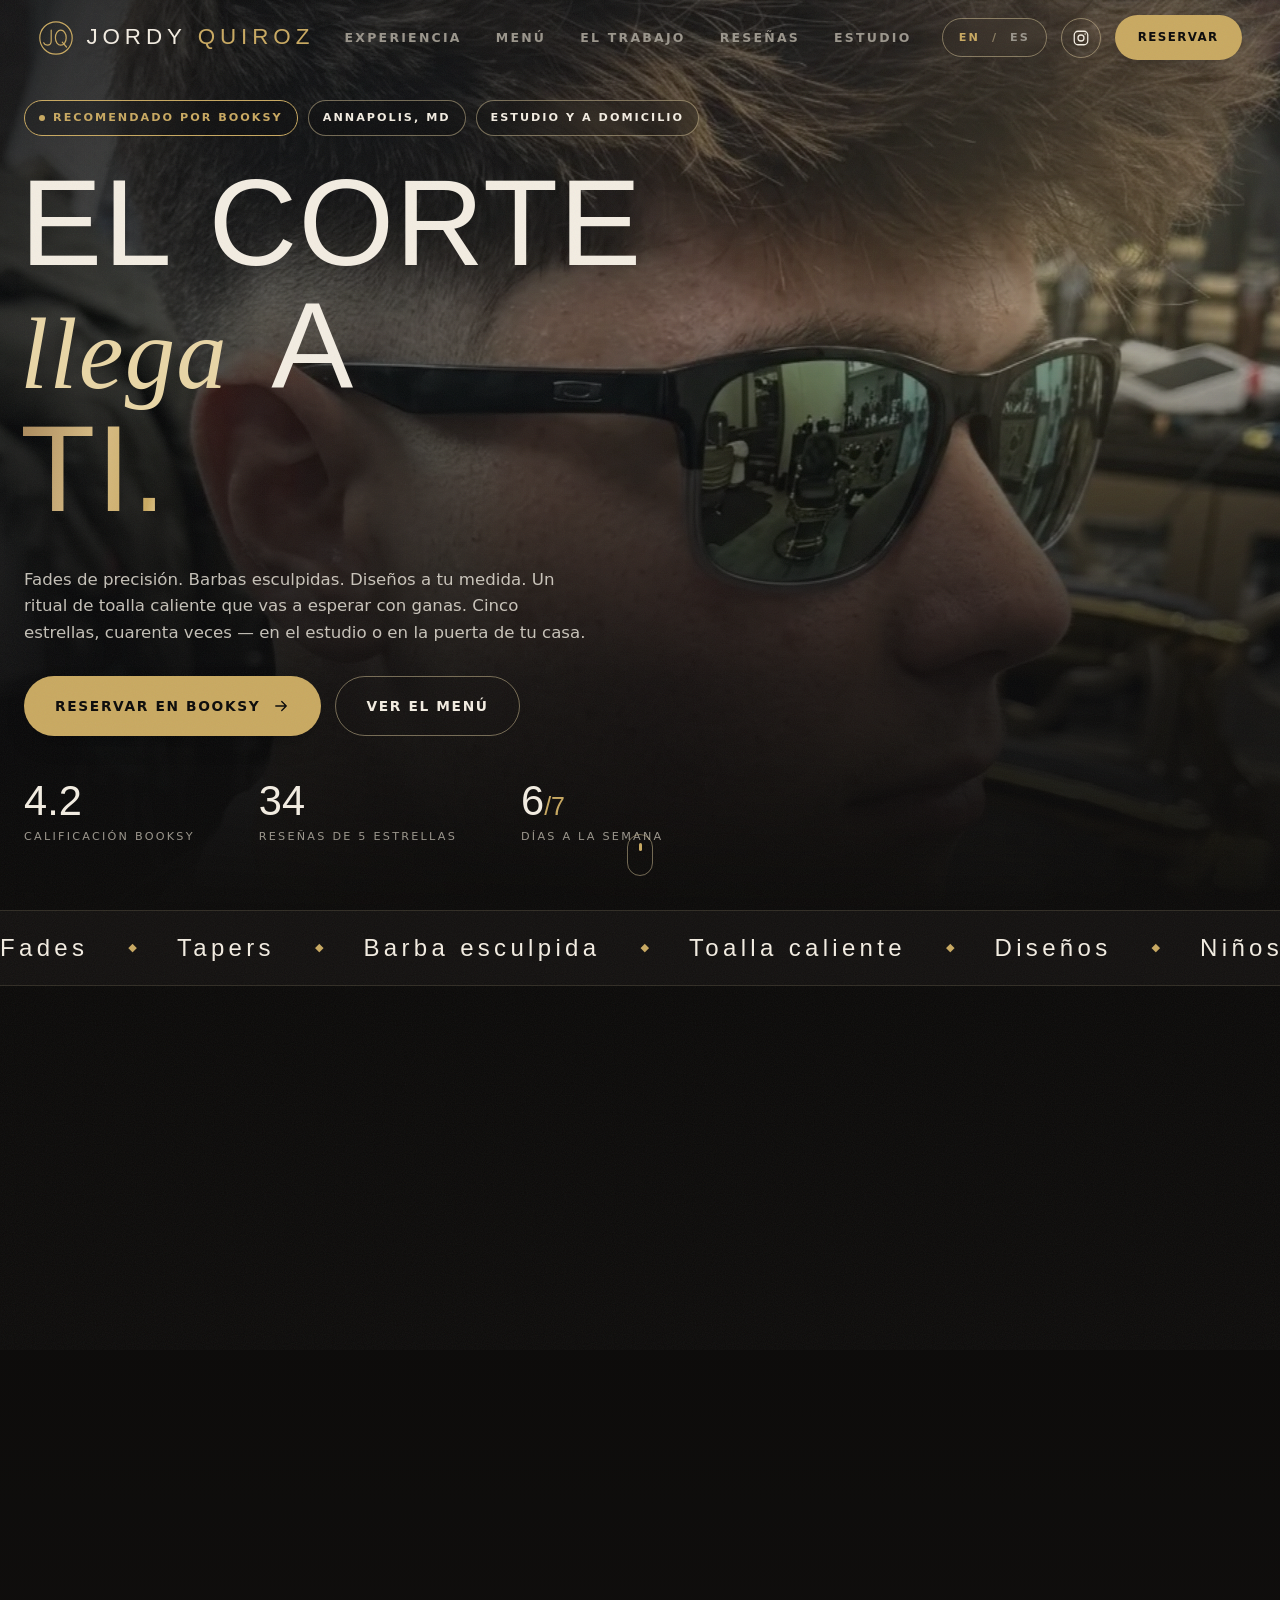
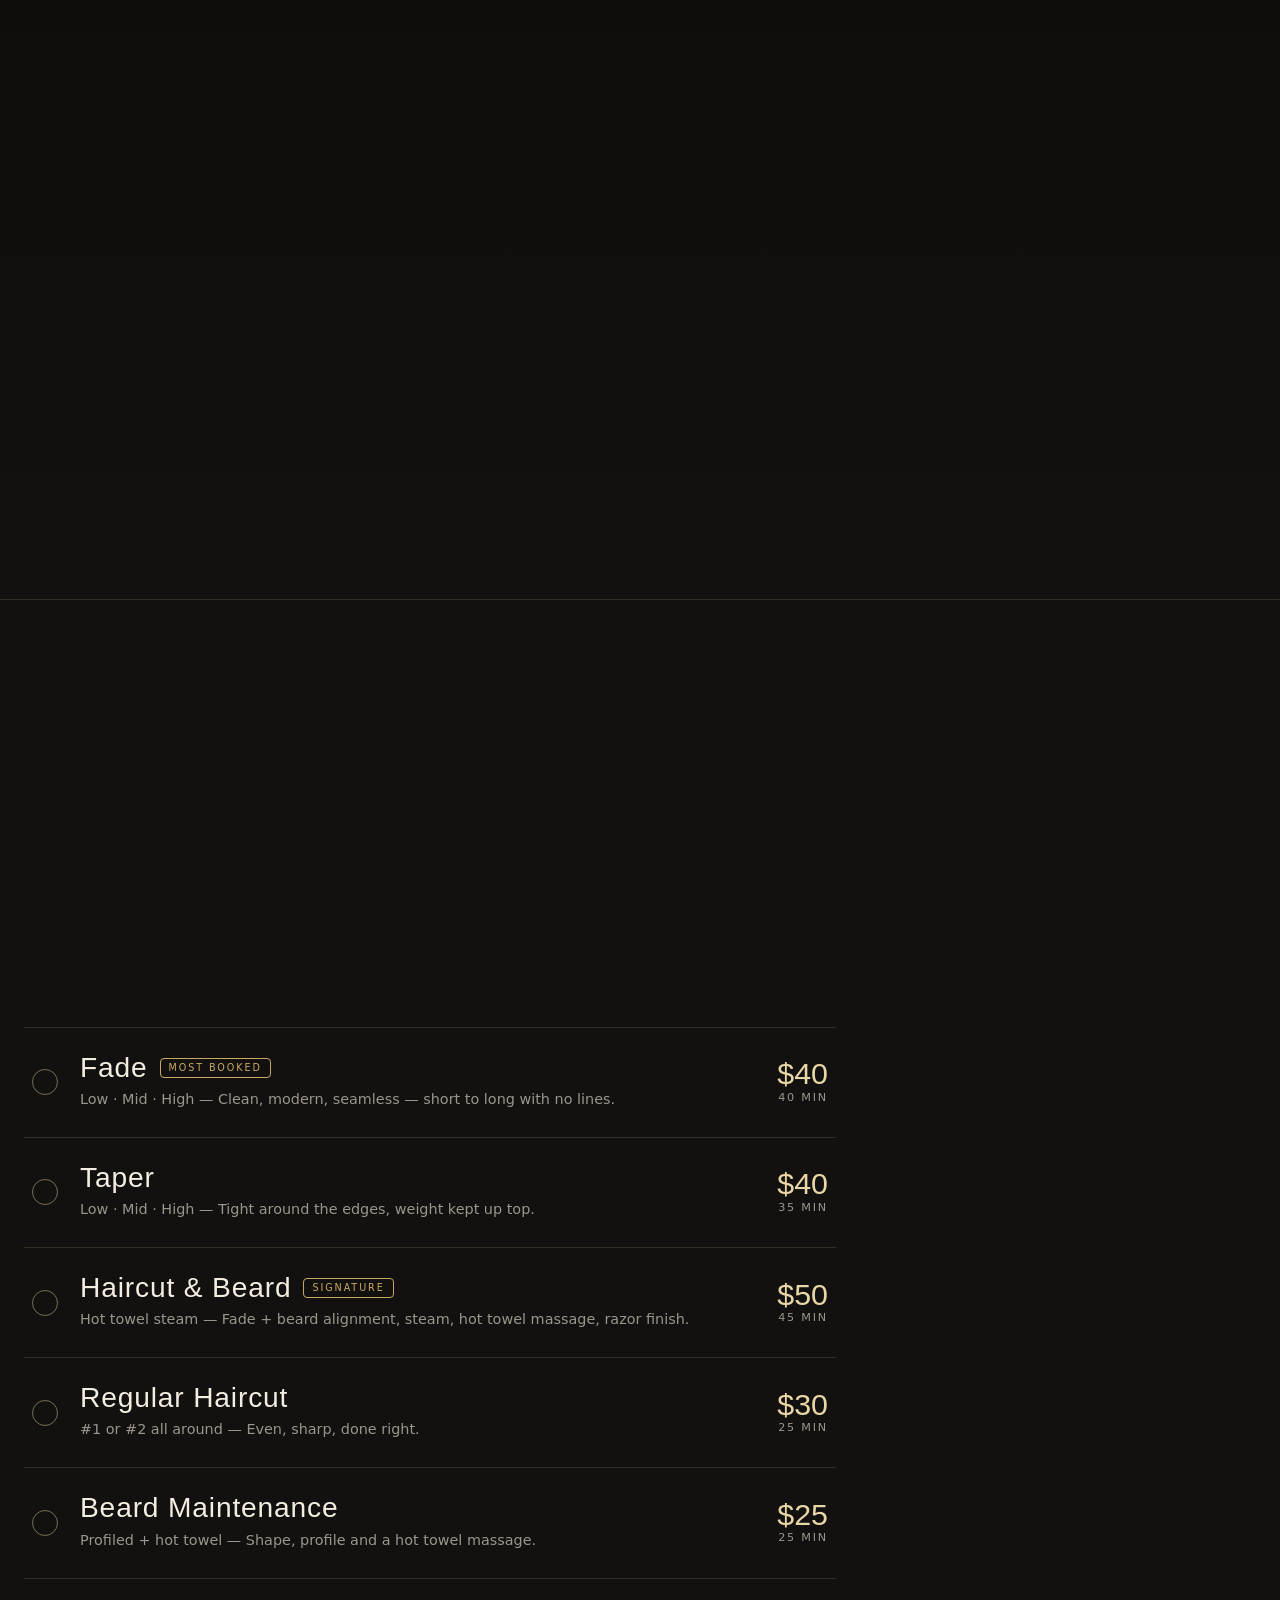
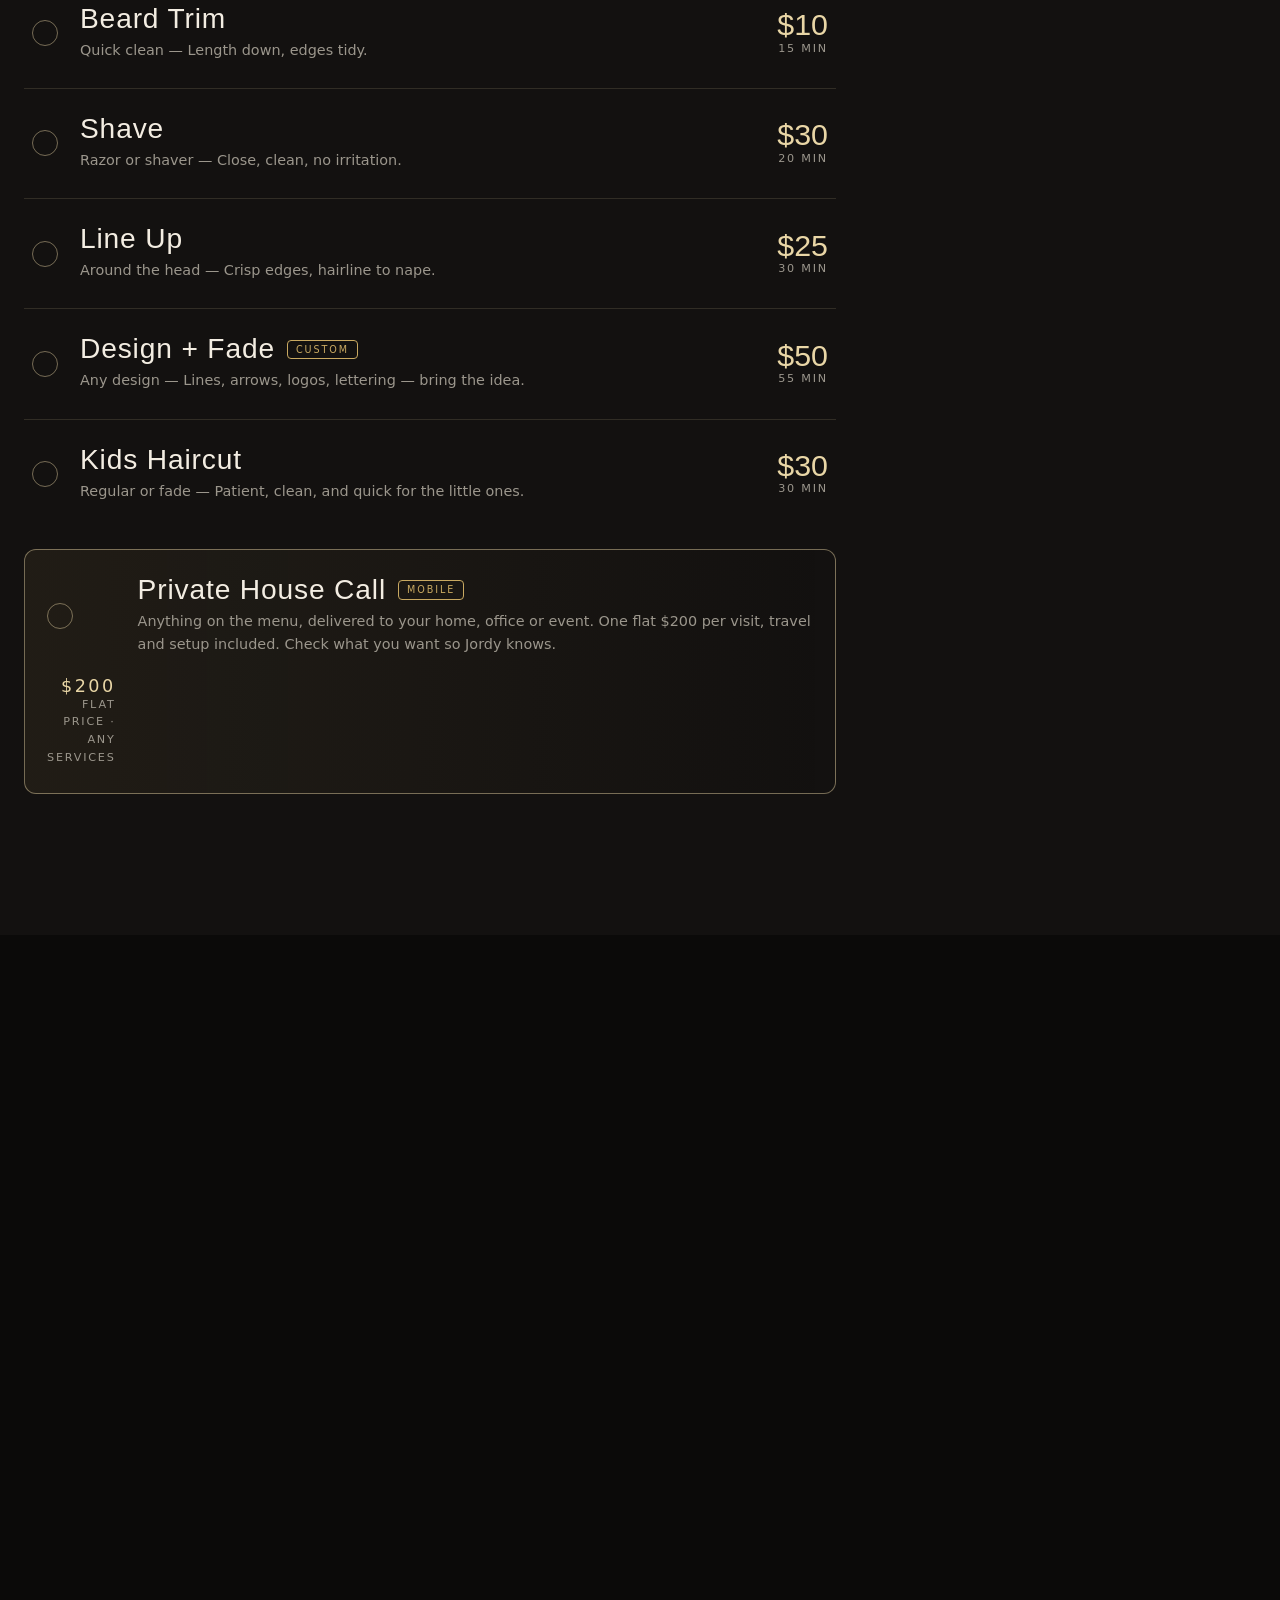
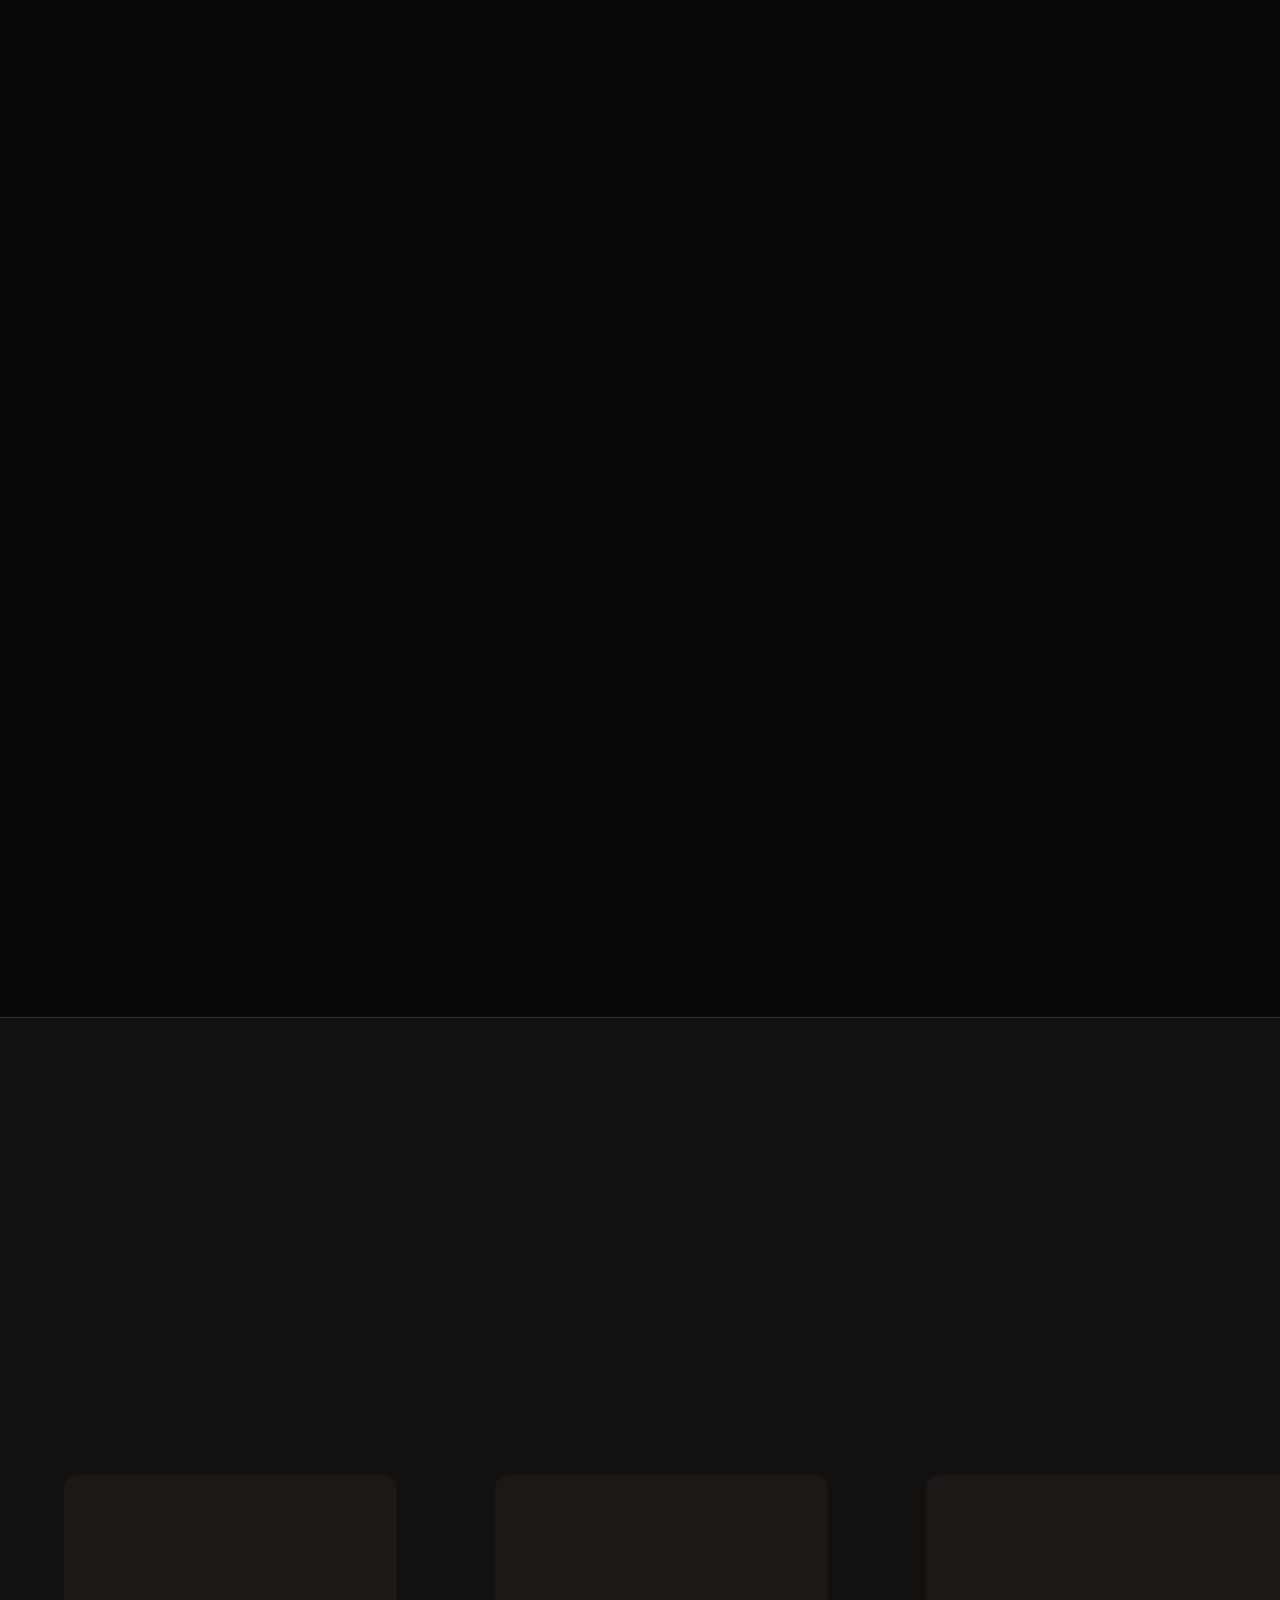
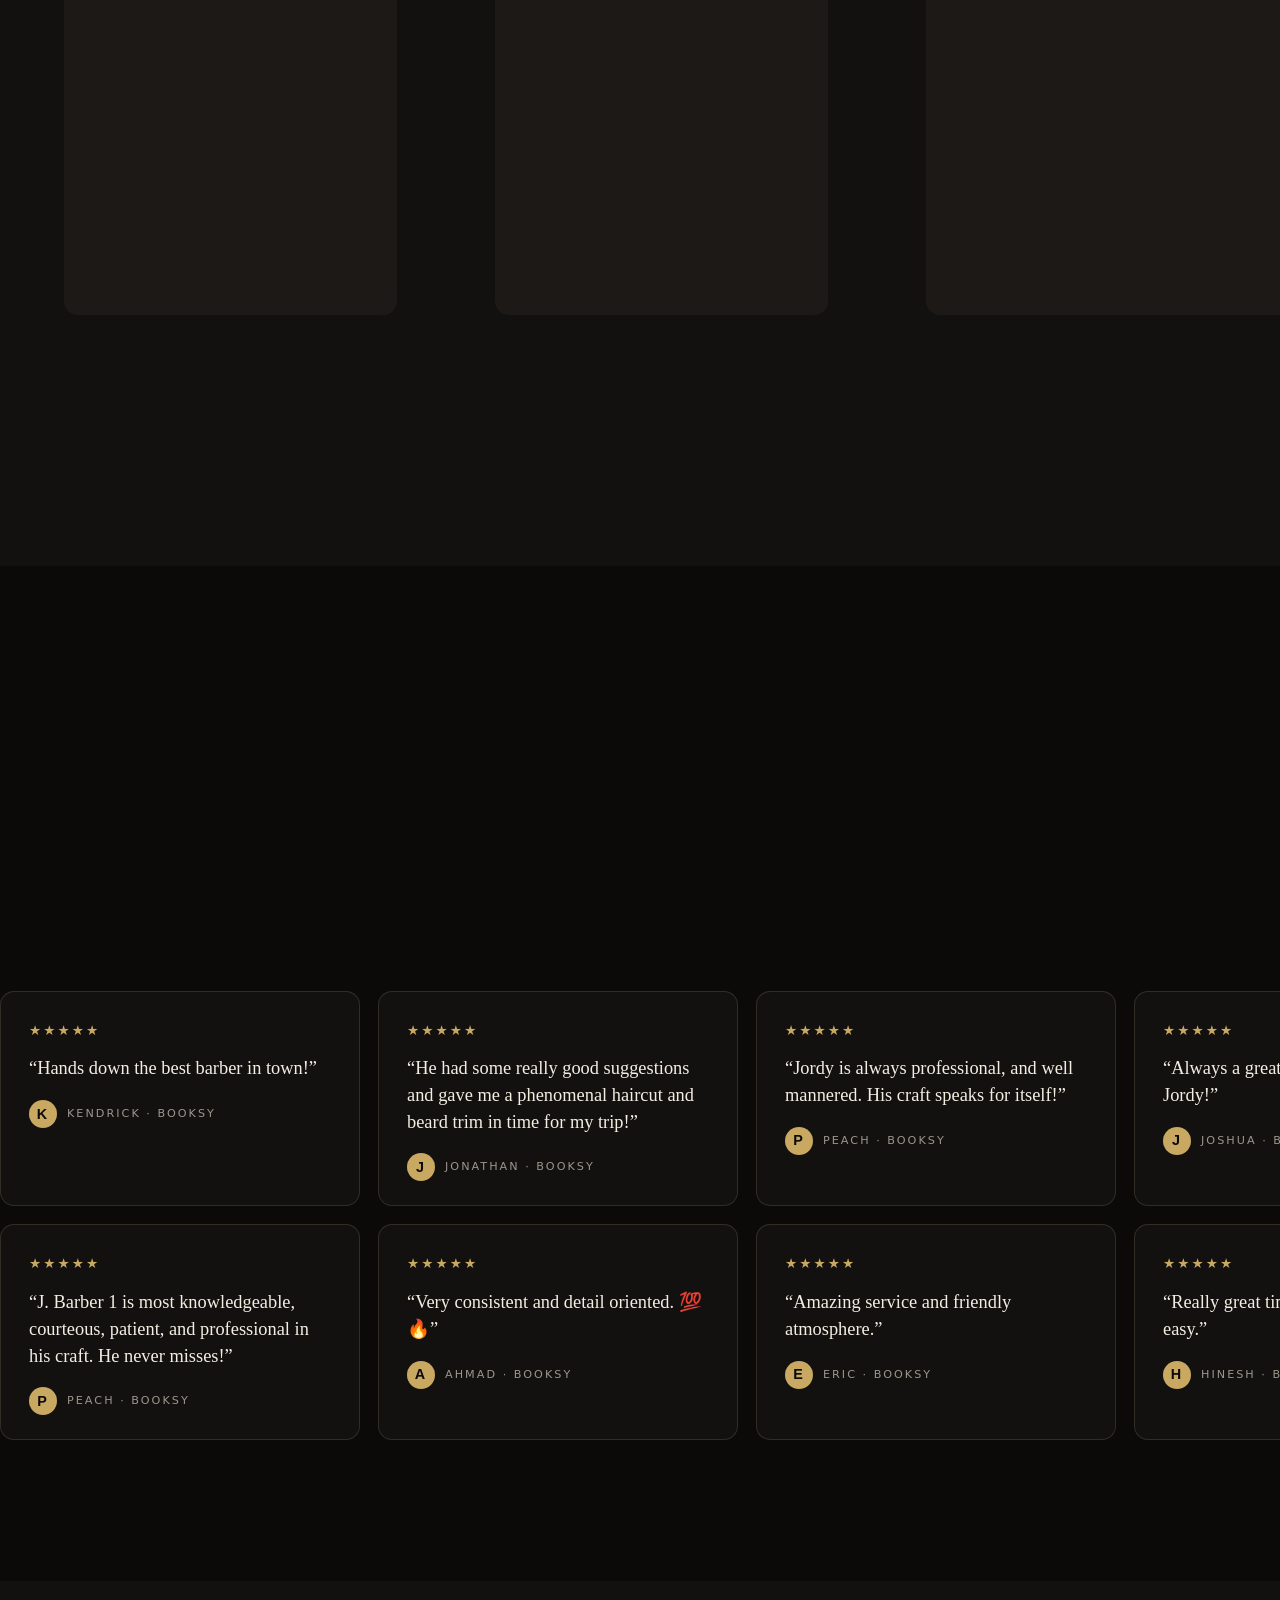
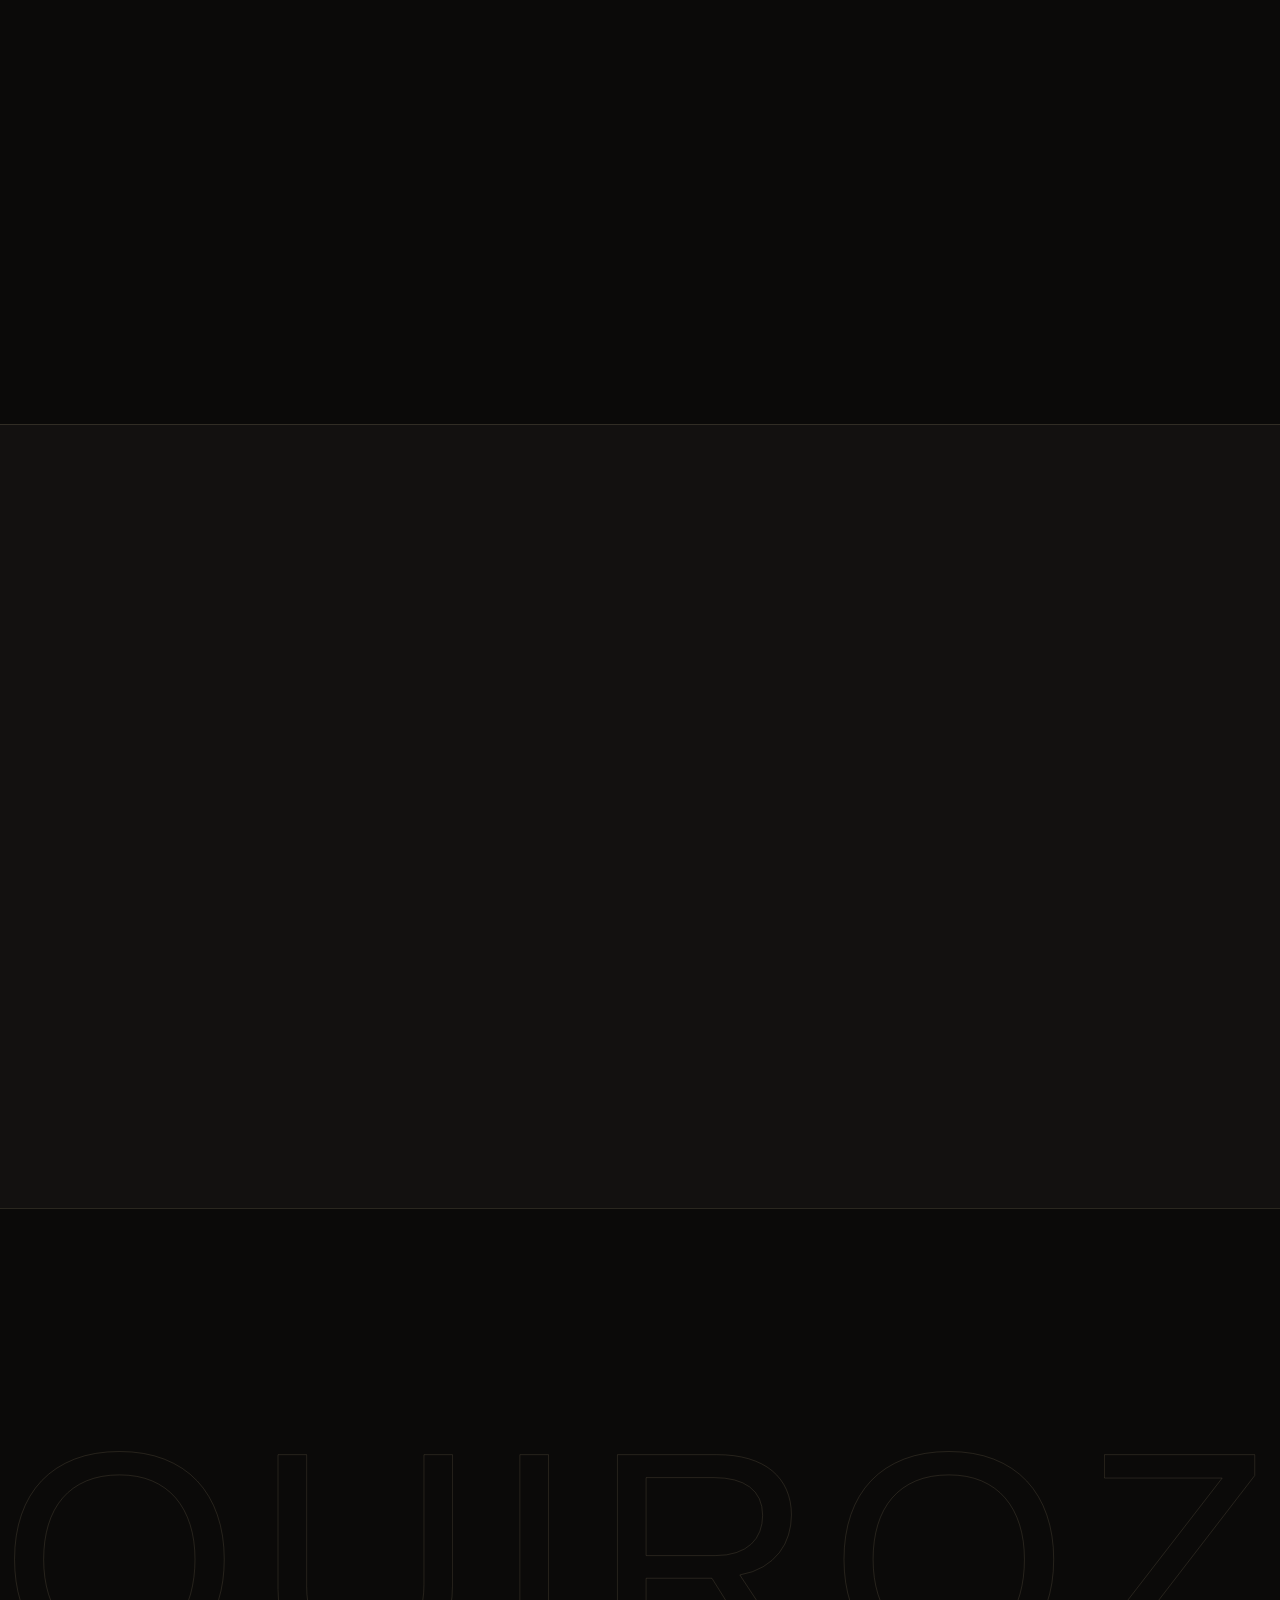
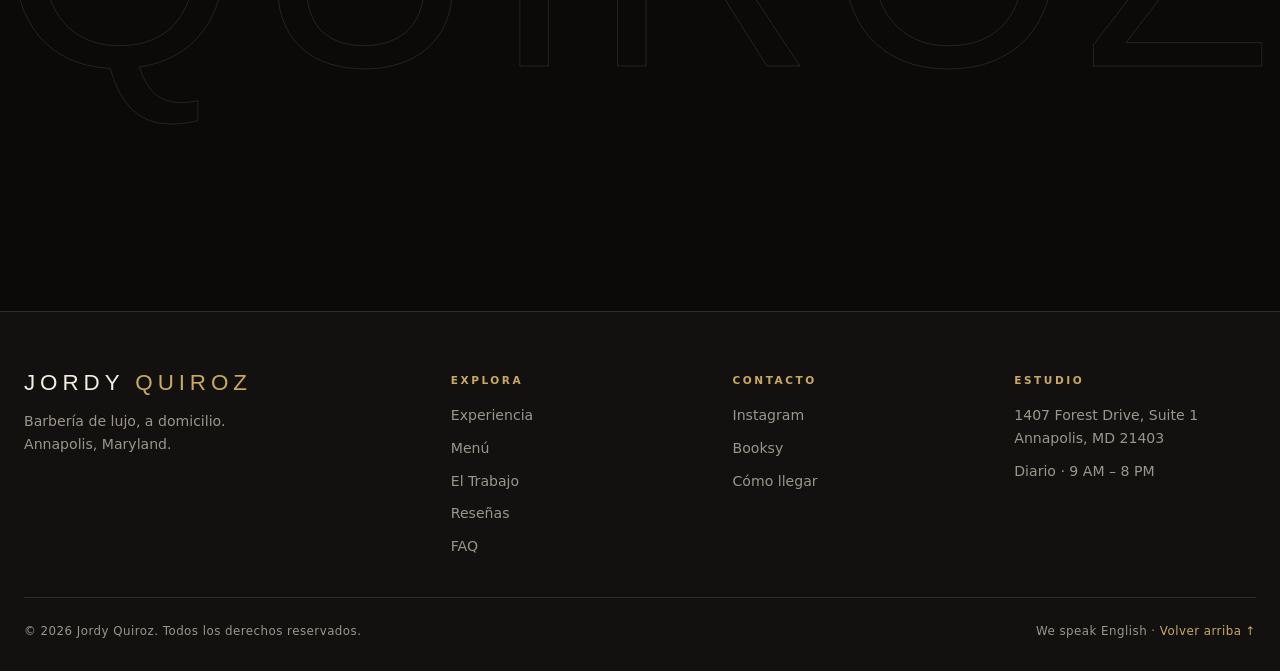
==== commit 58b1b69a: "Security hardening; fix broken images on the Spanish page Security (GitHub Pages cannot send respons" ====
--- a/es/index.html
+++ b/es/index.html
@@ -3,6 +3,8 @@
 <head>
   <meta charset="UTF-8">
   <meta name="viewport" content="width=device-width, initial-scale=1.0">
+  <meta http-equiv="Content-Security-Policy" content="default-src 'self'; script-src 'self'; style-src 'self' https://fonts.googleapis.com; font-src https://fonts.gstatic.com; img-src 'self' data:; frame-src https://booksy.com https://www.google.com; connect-src 'self'; object-src 'none'; base-uri 'none'; form-action 'none'; upgrade-insecure-requests">
+  <meta name="referrer" content="strict-origin-when-cross-origin">
   <title>Barbero a Domicilio en Annapolis, MD | Jordy Quiroz</title>
   <meta name="description" content="Barbero de lujo a domicilio en Annapolis, MD. Fades de precisión, barba esculpida y toalla caliente en tu casa, oficina o en el estudio de Forest Drive.">
   <meta name="theme-color" content="#0a0a0b">
@@ -534,7 +536,7 @@
     <section class="hero" id="hero">
       <div class="hero__media" data-parallax="0.04">
         <picture>
-          <source srcset="assets/img/work/fade-moody.webp" type="image/webp">
+          <source srcset="../assets/img/work/fade-moody.webp" type="image/webp">
           <img src="../assets/img/work/fade-moody.jpg" alt="Client with a fresh skin fade and sunglasses in Jordy Quiroz's chair" width="1024" height="1024" fetchpriority="high" decoding="async">
         </picture>
       </div>
@@ -798,7 +800,7 @@
           <a href="https://www.google.com/maps/dir/?api=1&destination=1407+Forest+Drive+Suite+1+Annapolis+MD+21403" target="_blank" rel="noopener" class="btn btn--ghost magnetic reveal" data-cursor="link"><span data-i18n="studio.dir">Cómo llegar</span></a>
         </div>
         <div class="studio__map reveal">
-          <iframe title="Map to Jordy Quiroz, 1407 Forest Drive, Annapolis" loading="lazy" referrerpolicy="no-referrer-when-downgrade" allowfullscreen
+          <iframe title="Map to Jordy Quiroz, 1407 Forest Drive, Annapolis" loading="lazy" referrerpolicy="strict-origin-when-cross-origin" sandbox="allow-scripts allow-same-origin allow-popups allow-popups-to-escape-sandbox" allowfullscreen
             src="https://www.google.com/maps?q=1407+Forest+Drive+Suite+1+Annapolis+MD+21403&output=embed"></iframe>
         </div>
       </div>
